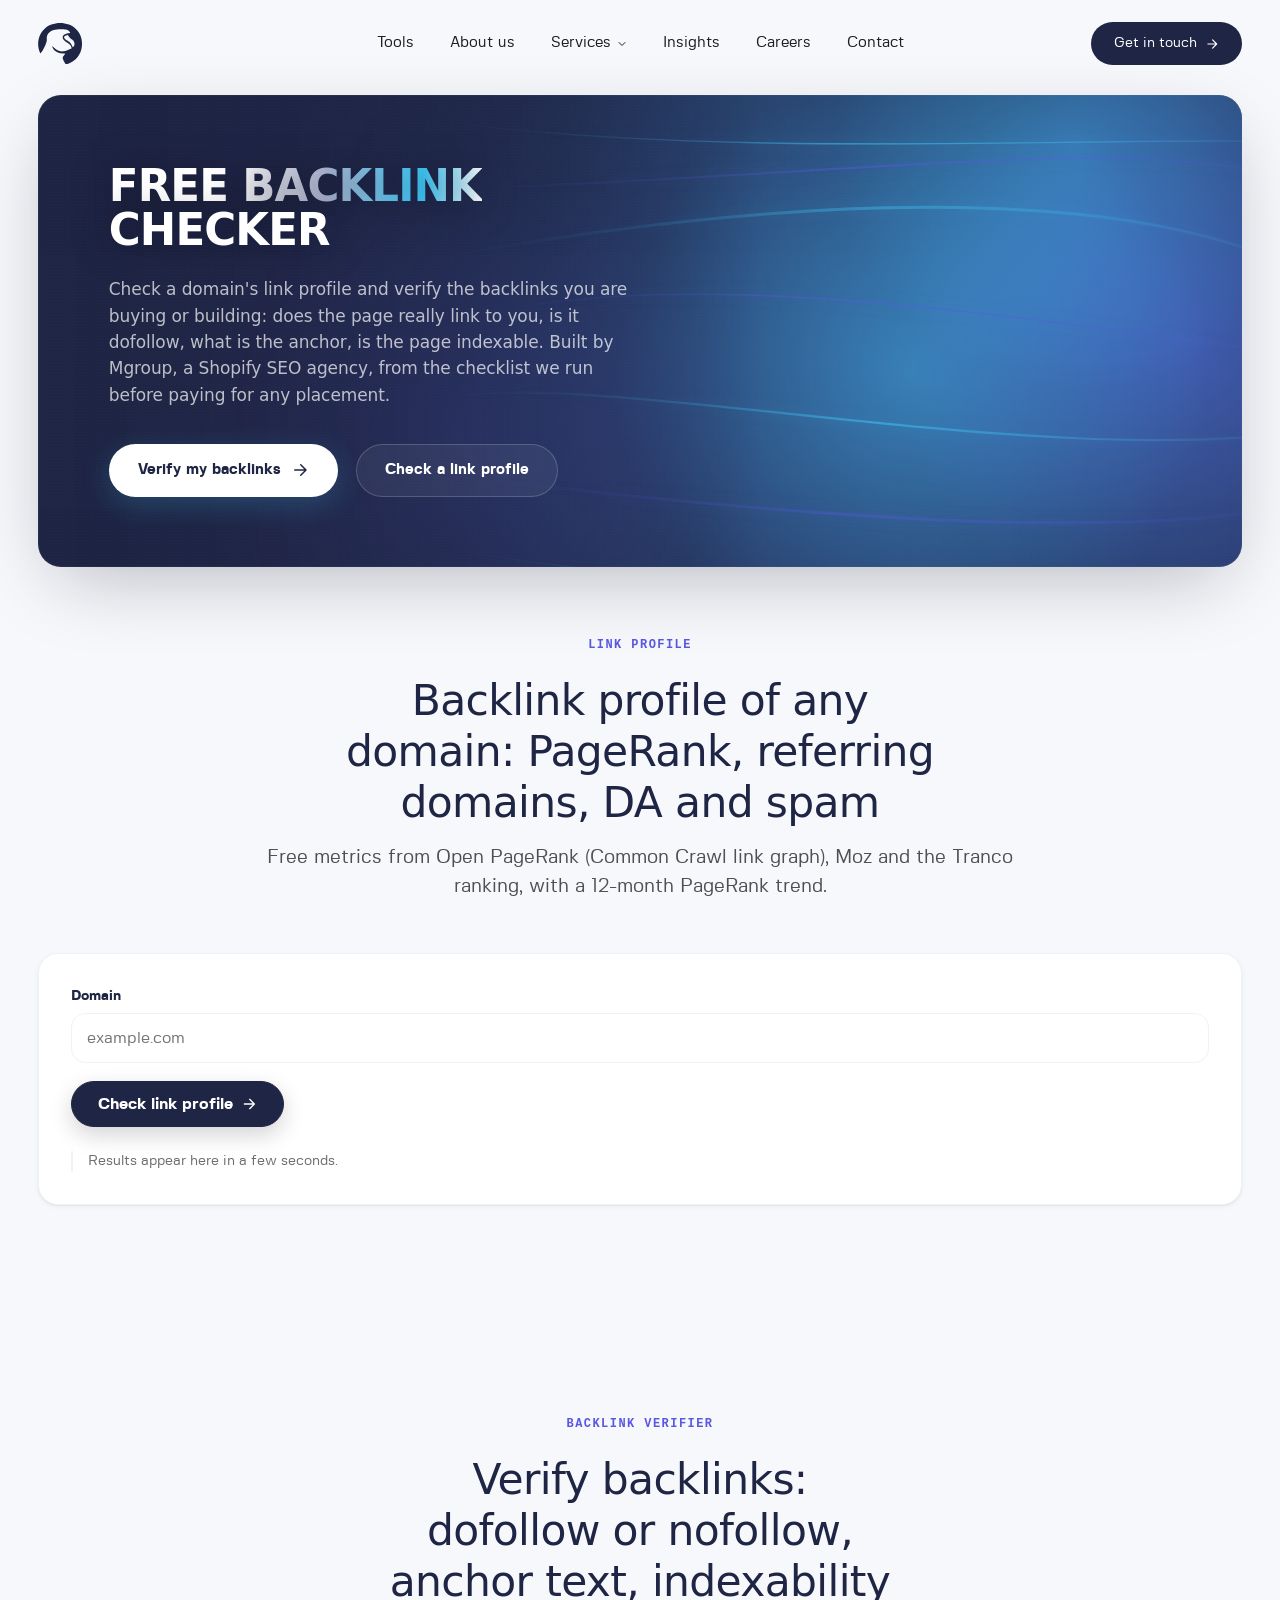
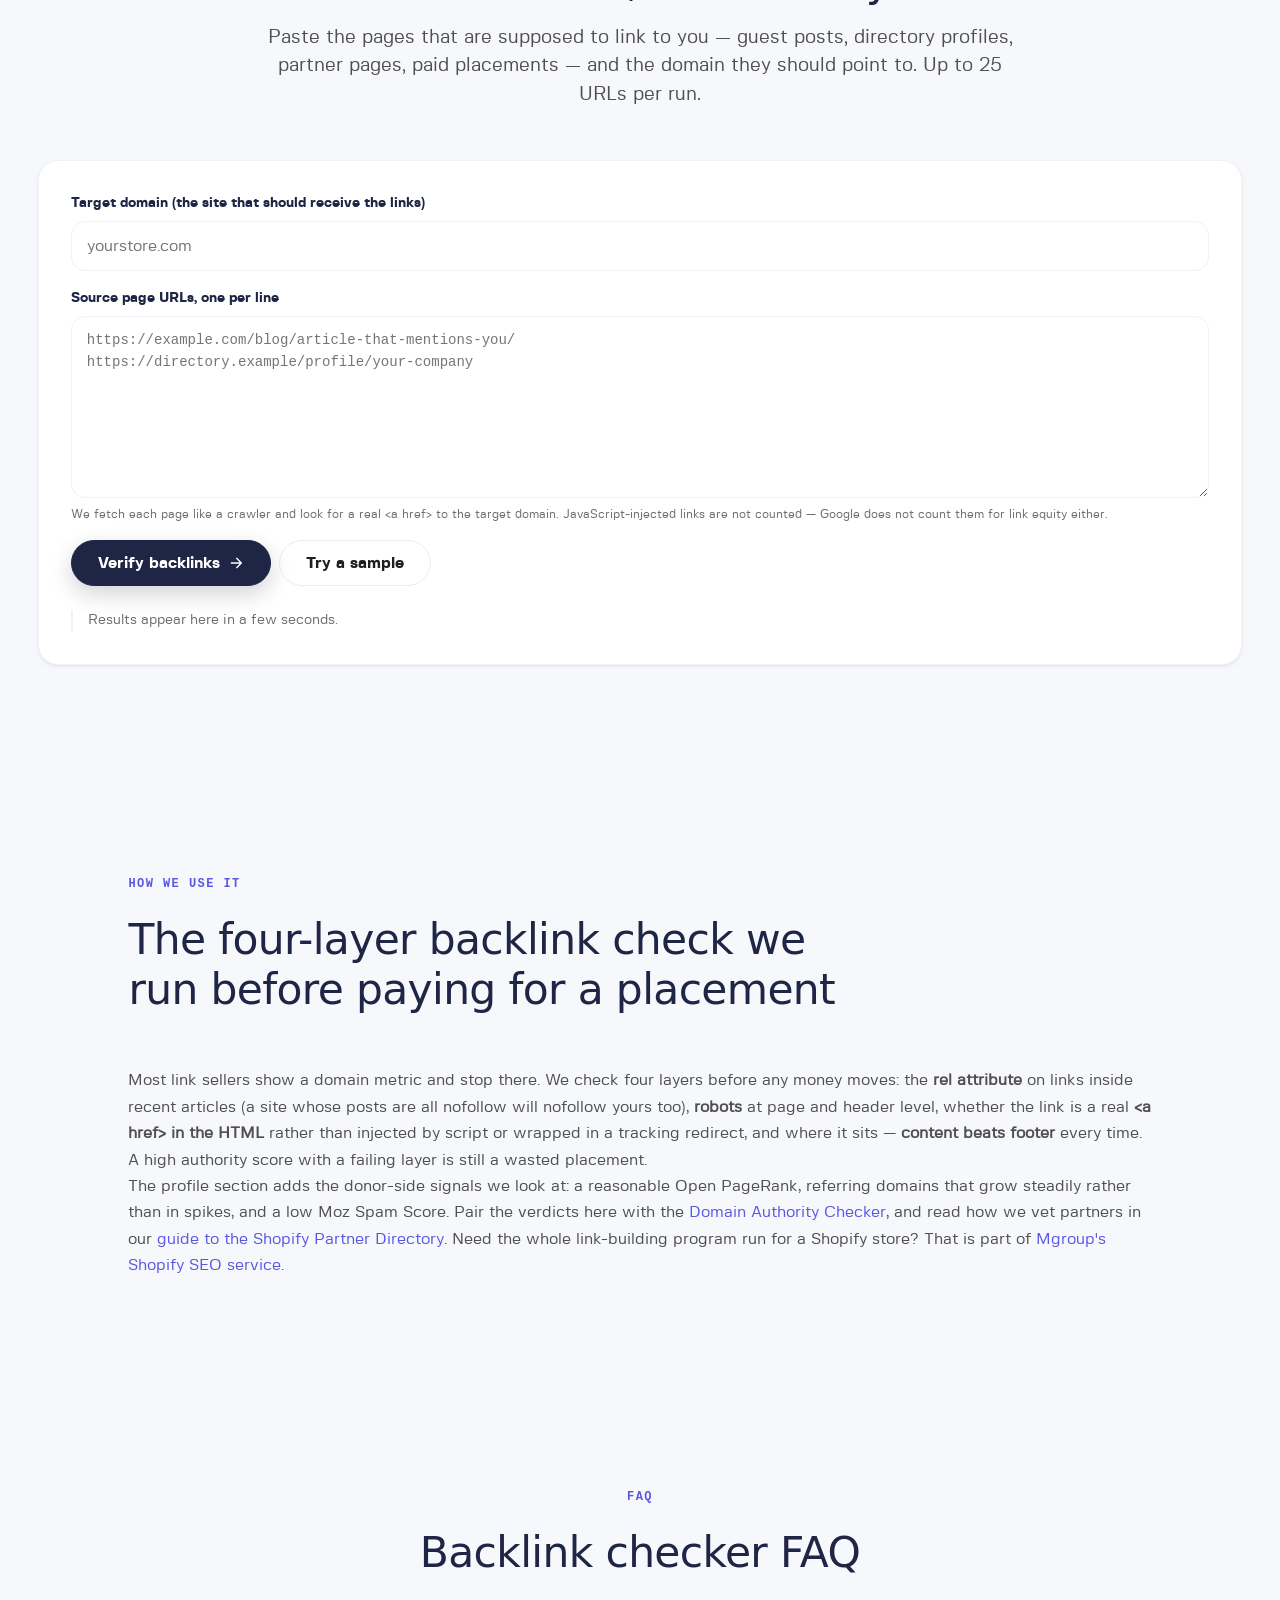
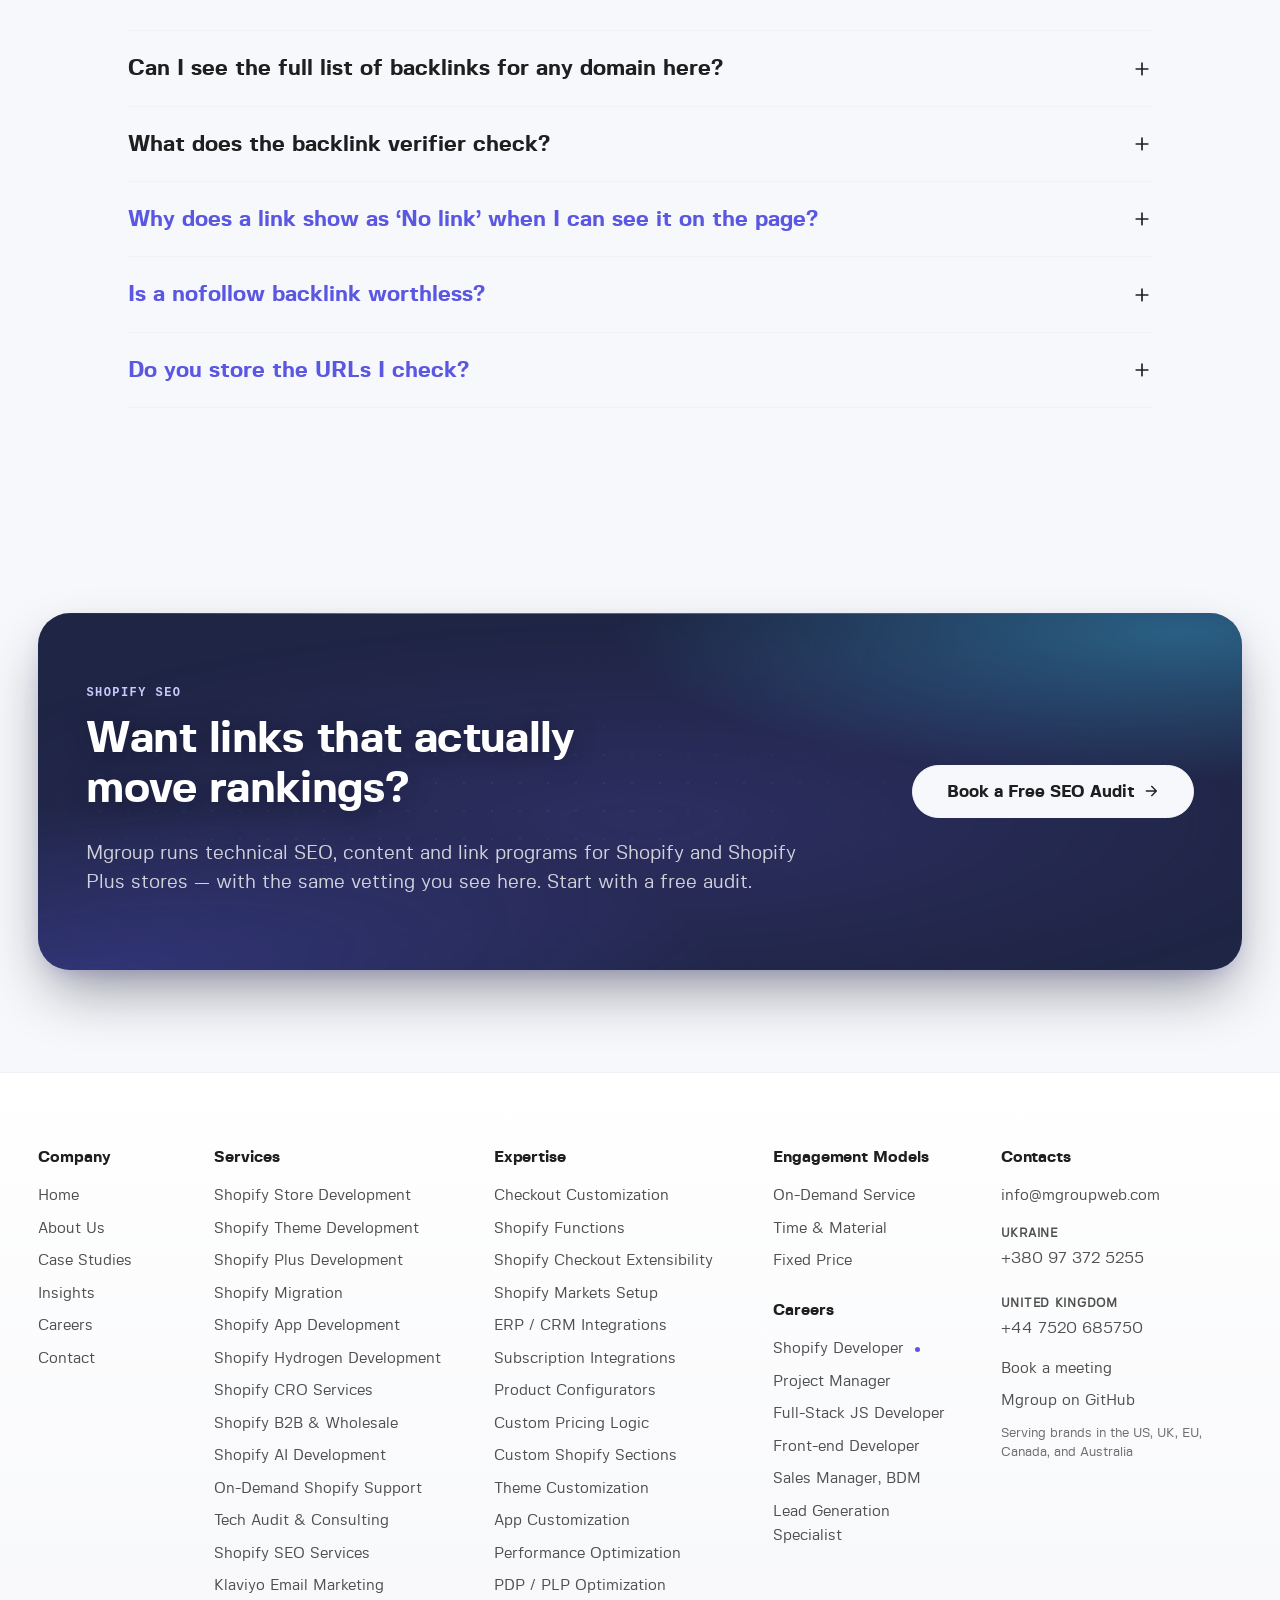
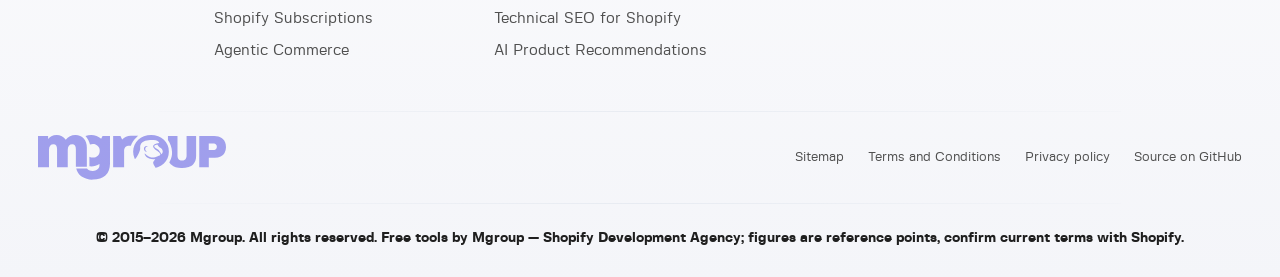
==== backlink-checker/index.html @ f9d210a4 "Backlink Checker page: link profile (OPR history, Moz, Tranco) + backlink verifier (rel, anchor, are" ====
<!DOCTYPE html>
<html lang="en">
<head>
<meta charset="utf-8">
<meta name="viewport" content="width=device-width, initial-scale=1">
<title>Free Backlink Checker: Verify Dofollow Links, Anchors and Link Profile | Mgroup</title>
<meta name="description" content="Free backlink checker: see a domain&#x27;s link profile (Open PageRank, referring domains, Moz DA, Spam Score, Tranco rank) and verify specific backlinks — dofollow or nofollow, anchor text, indexability. No sign-up.">
<link rel="canonical" href="https://mgroupweb.github.io/backlink-checker/">
<meta name="robots" content="index, follow, max-image-preview:large">
<meta name="theme-color" content="#1F2544">
<meta property="og:type" content="website">
<meta property="og:site_name" content="Mgroup Shopify Developer Tools">
<meta property="og:title" content="Free Backlink Checker: Verify Dofollow Links, Anchors and Link Profile | Mgroup">
<meta property="og:description" content="Free backlink checker: see a domain&#x27;s link profile (Open PageRank, referring domains, Moz DA, Spam Score, Tranco rank) and verify specific backlinks — dofollow or nofollow, anchor text, indexability. No sign-up.">
<meta property="og:url" content="https://mgroupweb.github.io/backlink-checker/">
<meta property="og:image" content="https://mgroupweb.github.io/assets/img/og.png">
<meta property="og:image:width" content="1200">
<meta property="og:image:height" content="630">
<meta name="twitter:card" content="summary_large_image">
<meta name="twitter:site" content="@MgroupWeb">
<meta name="twitter:title" content="Free Backlink Checker: Verify Dofollow Links, Anchors and Link Profile | Mgroup">
<meta name="twitter:description" content="Free backlink checker: see a domain&#x27;s link profile (Open PageRank, referring domains, Moz DA, Spam Score, Tranco rank) and verify specific backlinks — dofollow or nofollow, anchor text, indexability. No sign-up.">
<meta name="twitter:image" content="https://mgroupweb.github.io/assets/img/og.png">
<link rel="icon" href="../assets/img/mark.svg" type="image/svg+xml">
<link rel="preload" href="../assets/fonts/fivosans/fivosans-bold-webfont.woff2" as="font" type="font/woff2" crossorigin>
<link rel="preload" href="../assets/fonts/fivosans/fivosans-regular-webfont.woff2" as="font" type="font/woff2" crossorigin>
<link rel="stylesheet" href="../assets/css/main-shared.css">
<link rel="stylesheet" href="../assets/css/main-service.css">
<link rel="stylesheet" href="../assets/css/tools.css">
<script type="application/ld+json">{"@context": "https://schema.org", "@graph": [{"@type": "Organization", "@id": "https://mgroupweb.com/#organization", "name": "Mgroup", "url": "https://mgroupweb.com/", "logo": "https://mgroupweb.github.io/assets/img/mark.svg", "sameAs": ["https://www.linkedin.com/company/monkeygroup-llc/", "https://twitter.com/MgroupWeb", "https://www.facebook.com/mgroup.dp", "https://www.instagram.com/mgroupweb/", "https://www.shopify.com/partners/directory/partner/mgroup", "https://github.com/mgroupweb"]}, {"@type": "WebApplication", "name": "Backlink Checker", "url": "https://mgroupweb.github.io/backlink-checker/", "applicationCategory": "SEO tool", "operatingSystem": "Any", "isAccessibleForFree": true, "offers": {"@type": "Offer", "price": "0", "priceCurrency": "USD"}, "publisher": {"@id": "https://mgroupweb.com/#organization"}, "description": "Verify backlinks (dofollow/nofollow, anchor, indexability) and check a domain's link profile for free."}, {"@type": "BreadcrumbList", "itemListElement": [{"@type": "ListItem", "position": 1, "name": "Tools", "item": "https://mgroupweb.github.io/"}, {"@type": "ListItem", "position": 2, "name": "Backlink Checker", "item": "https://mgroupweb.github.io/backlink-checker/"}]}, {"@type": "FAQPage", "mainEntity": [{"@type": "Question", "name": "Can I see the full list of backlinks for any domain here?", "acceptedAnswer": {"@type": "Answer", "text": "No — and no free tool really can. Complete backlink lists come from paid link indexes (Ahrefs, Moz Links API, Semrush, Majestic); free checkers that show lists resell those APIs with tight caps. This page gives you the free part honestly: link-profile metrics from Open PageRank (Common Crawl), Moz DA/PA/Spam via our proxy, the Tranco ranking, and a verifier that inspects the exact pages you already know about."}}, {"@type": "Question", "name": "What does the backlink verifier check?", "acceptedAnswer": {"@type": "Answer", "text": "It fetches the source page like a crawler and reports the HTTP status, whether an actual  to your domain exists in the HTML, the rel attribute (follow, nofollow, sponsored, ugc), the anchor text, where the link sits (content, nav, footer), whether the page is indexable (meta robots / X-Robots-Tag) and where its canonical points. Links injected by JavaScript are not seen, which is the same thing Google ignores for link equity."}}, {"@type": "Question", "name": "Why does a link show as ‘No link’ when I can see it on the page?", "acceptedAnswer": {"@type": "Answer", "text": "Usually the link is rendered by JavaScript after load, sits behind a redirect script (r.example.com/redirect?...) or is a plain-text mention without an anchor tag. None of those pass authority. Some sites also serve different HTML to crawlers; the verifier identifies itself as a bot."}}, {"@type": "Question", "name": "Is a nofollow backlink worthless?", "acceptedAnswer": {"@type": "Answer", "text": "Not worthless, but it passes no ranking signal by itself. Nofollow links from real sites still bring referral traffic, brand mentions that AI answer engines pick up, and diversity in your link profile. For ranking, prioritise dofollow links inside editorial content on topically related sites."}}, {"@type": "Question", "name": "Do you store the URLs I check?", "acceptedAnswer": {"@type": "Answer", "text": "No. Source pages are fetched by our Cloudflare Worker on demand and the result is returned to your browser; nothing is logged or kept. Link-profile metrics are cached per domain for up to 30 days so repeated checks do not spend API quota."}}]}]}</script>
</head>
<body class="is-page-inner service-page tools-page">
<nav class="hero-nav" aria-label="Primary">
  <a class="hero-nav__logo" href="../" aria-label="Mgroup Shopify Developer Tools — home"><span class="hero-nav__logo-mark" aria-hidden="true"><svg viewBox="0 0 68 64" fill="none" xmlns="http://www.w3.org/2000/svg" aria-hidden="true"><path d="M2.81379 19.4222C4.44167 15.5546 6.84496 12.0652 9.87395 9.17135C12.9882 6.2424 16.6393 3.94925 20.6242 2.4194C29.3958 -0.804248 39.0202 -0.804248 47.7918 2.4194C51.7901 3.94488 55.4544 6.23825 58.5797 9.17135C61.5854 12.077 63.9743 15.5641 65.6023 19.4222C67.2696 23.5452 68.0831 27.9662 67.9933 32.4155C68.0702 36.8612 67.2438 41.2759 65.5646 45.3898C63.9546 49.254 61.578 52.7483 58.5797 55.6596C55.4594 58.5993 51.7938 60.8936 47.7918 62.4116C46.132 63.0696 44.4186 63.5822 42.6708 63.9435V63.7922C40.1292 58.7424 37.2109 55.2813 38.5665 52.312C39.4137 50.4207 42.9156 46.9785 41.9742 47.092C25.5005 48.7942 21.415 36.7655 22.0928 36.1224C22.7705 35.4794 26.6866 42.099 34.7258 43.6877C41.4094 45.0683 52.0279 38.9405 52.0279 38.9405C51.4442 33.0585 45.2501 30.7133 42.0119 28.0655C34.8011 22.1457 37.8887 16.5664 49.5427 15.3748C50.3711 15.2803 47.66 10.325 43.085 10.0792C36.4014 9.682 18.8733 8.05548 14.3172 18.9872C12.4344 23.5074 14.8067 25.3798 12.6039 31.0727C10.8906 35.4794 8.3678 42.4205 3.64219 47.1298C3.34096 46.5624 3.05853 45.9761 2.79494 45.352C1.06866 41.2608 0.19101 36.859 0.215637 32.4155C0.191383 27.9518 1.07554 23.5302 2.81379 19.4222ZM46.1162 18.59C32.1841 21.8053 47.0575 27.4414 49.6368 30.4864C51.5504 32.4605 52.8969 34.9176 53.5341 37.5977C54.3351 37.0506 55.0067 36.3334 55.5013 35.4967C55.9958 34.66 56.3012 33.7243 56.3958 32.7559C56.6217 26.6092 51.689 25.0772 50.2205 23.829C48.545 22.3494 47.1539 20.5737 46.1162 18.59Z" fill="currentColor"/></svg></span></a>
  <div class="hero-nav__menu" id="nav-menu">
    <div class="hero-nav__menu-bar" aria-hidden="true"><a class="hero-nav__menu-logo" href="../" aria-label="Mgroup home"><svg viewBox="0 0 68 64" fill="none" xmlns="http://www.w3.org/2000/svg" aria-hidden="true"><path d="M2.81379 19.4222C4.44167 15.5546 6.84496 12.0652 9.87395 9.17135C12.9882 6.2424 16.6393 3.94925 20.6242 2.4194C29.3958 -0.804248 39.0202 -0.804248 47.7918 2.4194C51.7901 3.94488 55.4544 6.23825 58.5797 9.17135C61.5854 12.077 63.9743 15.5641 65.6023 19.4222C67.2696 23.5452 68.0831 27.9662 67.9933 32.4155C68.0702 36.8612 67.2438 41.2759 65.5646 45.3898C63.9546 49.254 61.578 52.7483 58.5797 55.6596C55.4594 58.5993 51.7938 60.8936 47.7918 62.4116C46.132 63.0696 44.4186 63.5822 42.6708 63.9435V63.7922C40.1292 58.7424 37.2109 55.2813 38.5665 52.312C39.4137 50.4207 42.9156 46.9785 41.9742 47.092C25.5005 48.7942 21.415 36.7655 22.0928 36.1224C22.7705 35.4794 26.6866 42.099 34.7258 43.6877C41.4094 45.0683 52.0279 38.9405 52.0279 38.9405C51.4442 33.0585 45.2501 30.7133 42.0119 28.0655C34.8011 22.1457 37.8887 16.5664 49.5427 15.3748C50.3711 15.2803 47.66 10.325 43.085 10.0792C36.4014 9.682 18.8733 8.05548 14.3172 18.9872C12.4344 23.5074 14.8067 25.3798 12.6039 31.0727C10.8906 35.4794 8.3678 42.4205 3.64219 47.1298C3.34096 46.5624 3.05853 45.9761 2.79494 45.352C1.06866 41.2608 0.19101 36.859 0.215637 32.4155C0.191383 27.9518 1.07554 23.5302 2.81379 19.4222ZM46.1162 18.59C32.1841 21.8053 47.0575 27.4414 49.6368 30.4864C51.5504 32.4605 52.8969 34.9176 53.5341 37.5977C54.3351 37.0506 55.0067 36.3334 55.5013 35.4967C55.9958 34.66 56.3012 33.7243 56.3958 32.7559C56.6217 26.6092 51.689 25.0772 50.2205 23.829C48.545 22.3494 47.1539 20.5737 46.1162 18.59Z" fill="currentColor"/></svg></a></div>
    <ul class="hero-nav__links">
      <li><a href="../">Tools</a></li>
      <li><a href="https://mgroupweb.com/shopify-plus-agency/">About us</a></li>
      <li class="nav-item nav-item--dropdown">
        <button class="nav-link-btn" aria-expanded="false" aria-controls="nav-services-menu" type="button">Services<svg class="nav-caret" width="10" height="10" viewBox="0 0 10 10" fill="none" aria-hidden="true"><path d="M2 3.5l3 3 3-3" stroke="currentColor" stroke-width="1" stroke-linecap="round" stroke-linejoin="round"/></svg></button>
        <div class="nav-mega" id="nav-services-menu" role="menu">
          <a class="nav-mega__heading" href="https://mgroupweb.com/services/">Core Shopify Services</a>
          <div class="nav-mega__grid"><a class="nav-mega__link" href="https://mgroupweb.com/services/expert-shopify-theme-development/" role="menuitem"><strong>Shopify Theme Development</strong><span>Build and support</span></a><a class="nav-mega__link" href="https://mgroupweb.com/services/build-shopify-store/" role="menuitem"><strong>Shopify Store Development</strong><span>Custom, scalable, optimized</span></a><a class="nav-mega__link" href="https://mgroupweb.com/services/custom-shopify-sections/" role="menuitem"><strong>Custom Shopify Sections</strong><span>Design, speed, conversion</span></a><a class="nav-mega__link" href="https://mgroupweb.com/services/shopify-hydrogen-development/" role="menuitem"><strong>Shopify Headless</strong><span>Custom headless development</span></a><a class="nav-mega__link" href="https://mgroupweb.com/services/shopify-migration-experts/" role="menuitem"><strong>Shopify Migration</strong><span>Extensive experience in transferring</span></a><a class="nav-mega__link" href="https://mgroupweb.com/services/create-shopify-application/" role="menuitem"><strong>Shopify App Development</strong><span>Create and publish on App Store</span></a><a class="nav-mega__link" href="https://mgroupweb.com/services/ecommerce-shopify-tech-audit-consulting/" role="menuitem"><strong>Tech Audit and Consulting</strong><span>eCommerce audit service</span></a><a class="nav-mega__link" href="https://mgroupweb.com/services/ui-branding-shopify-store/" role="menuitem"><strong>eCommerce Branding</strong><span>Better user experience</span></a><a class="nav-mega__link" href="https://mgroupweb.com/services/shopify-store-support-service/" role="menuitem"><strong>On-Demand Shopify Support</strong><span>Resource service provider</span></a><a class="nav-mega__link" href="https://mgroupweb.com/services/shopify-customer-retention-optimization/" role="menuitem"><strong>Shopify CRO Services</strong><span>More sales with Shopify CRO</span></a><a class="nav-mega__link nav-mega__link--featured" href="https://mgroupweb.com/services/shopify-b2b-wholesale/" role="menuitem"><strong>Shopify B2B &amp; Wholesale<span class="nav-mega__badge">PLUS</span></strong><span>B2B &amp; wholesale solutions</span></a><a class="nav-mega__link" href="https://mgroupweb.com/services/shopify-seo-ecommerce-marketing/" role="menuitem"><strong>SEO Marketing</strong><span>Expert Shopify SEO</span></a><a class="nav-mega__link" href="https://mgroupweb.com/services/ai-ecommerce-agency-development-services/" role="menuitem"><strong>Shopify AI Development<span class="nav-mega__badge">NEW</span></strong><span>AI integrations &amp; store optimization</span></a></div>
          <div class="nav-mega__foot"><strong>Shopify Plus experts</strong><p>We are a Shopify Plus Agency specializing in custom development, B2B, checkout extensibility, ERP/CRM integrations, and retained support for scaling brands.</p><a class="nav-mega__cta" href="https://mgroupweb.com/grow-ecommerce-business/">Book a Free Consultation →</a></div>
        </div>
      </li>
      <li><a href="https://mgroupweb.com/blogs/">Insights</a></li>
      <li><a href="https://mgroupweb.com/vacancies/">Careers</a></li>
      <li><a href="https://mgroupweb.com/grow-ecommerce-business/">Contact</a></li>
    </ul>
    <a class="hero-nav__cta" href="https://mgroupweb.com/grow-ecommerce-business/">Get in touch<svg width="14" height="14" viewBox="0 0 24 24" fill="none" aria-hidden="true"><path d="M5 12h14M13 5l7 7-7 7" stroke="currentColor" stroke-width="2" stroke-linecap="round" stroke-linejoin="round"/></svg></a>
  </div>
  <button class="hero-nav__burger" id="nav-burger" type="button" aria-expanded="false" aria-controls="nav-menu" aria-label="Open menu"><svg class="menuicon" xmlns="http://www.w3.org/2000/svg" width="40" height="40" viewBox="0 0 50 50" aria-hidden="true"><title>Toggle Menu</title><g><line class="menuicon__bar" x1="13" y1="16.5" x2="37" y2="16.5"></line><line class="menuicon__bar" x1="13" y1="24.5" x2="37" y2="24.5"></line><line class="menuicon__bar" x1="13" y1="32.5" x2="37" y2="32.5"></line><circle class="menuicon__circle" r="23" cx="25" cy="25"></circle></g></svg></button>
</nav>
<section class="page-hero" aria-labelledby="page-title">
  <canvas class="hero-aura" aria-hidden="true"></canvas>
  <canvas class="hero-ribbons" aria-hidden="true"></canvas>
  <div class="hero-content">
    <div class="hero-content__text">
      <h1 class="hero-title" id="page-title">Free <span class="grad">Backlink</span><br>Checker</h1>
      <p class="hero-desc">Check a domain's link profile and verify the backlinks you are buying or building: does the page really link to you, is it dofollow, what is the anchor, is the page indexable. Built by Mgroup, a Shopify SEO agency, from the checklist we run before paying for any placement.</p>
      <div class="hero-actions"><a class="btn-pill btn-pill--white" href="#verify">Verify my backlinks<svg width="14" height="14" viewBox="0 0 24 24" fill="none" aria-hidden="true"><path d="M5 12h14M13 5l7 7-7 7" stroke="currentColor" stroke-width="2" stroke-linecap="round" stroke-linejoin="round"/></svg></a><a class="btn-pill btn-pill--ghost-light" href="#profile">Check a link profile</a></div>
    </div>
  </div>
</section>

<main id="main">

  <section class="section" id="profile" aria-labelledby="profile-title">
    <div class="container">
      <header class="section__head section__head--center">
        <span class="eyebrow">Link profile</span>
        <h2 class="section__title" id="profile-title">Backlink profile of any domain: PageRank, referring domains, DA and spam</h2>
        <p class="section__lead">Free metrics from Open PageRank (Common Crawl link graph), Moz and the Tranco ranking, with a 12-month PageRank trend.</p>
      </header>
      <div class="tool tool--wide">
        <form class="panel" id="bl-profile-form" novalidate>
          <div class="field"><label for="bl-domain">Domain</label><input class="input" id="bl-domain" type="text" placeholder="example.com" autocomplete="off" spellcheck="false"></div>
          <div class="toolbar"><button class="btn btn--dark" type="submit">Check link profile<svg viewBox="0 0 24 24" fill="none" aria-hidden="true"><path d="M5 12h14M13 5l7 7-7 7" stroke="currentColor" stroke-width="2" stroke-linecap="round" stroke-linejoin="round"/></svg></button></div>
          <p class="note" id="bl-profile-status" aria-live="polite">Results appear here in a few seconds.</p>
        </form>
        <div class="panel" id="bl-profile-out" hidden></div>
      </div>
    </div>
  </section>

  <section class="section" id="verify" aria-labelledby="verify-title">
    <div class="container">
      <header class="section__head section__head--center">
        <span class="eyebrow">Backlink verifier</span>
        <h2 class="section__title" id="verify-title">Verify backlinks: dofollow or nofollow, anchor text, indexability</h2>
        <p class="section__lead">Paste the pages that are supposed to link to you — guest posts, directory profiles, partner pages, paid placements — and the domain they should point to. Up to 25 URLs per run.</p>
      </header>
      <div class="tool tool--wide">
        <form class="panel" id="bl-verify-form" novalidate>
          <div class="field"><label for="bl-target">Target domain (the site that should receive the links)</label><input class="input" id="bl-target" type="text" placeholder="yourstore.com" autocomplete="off" spellcheck="false"></div>
          <div class="field"><label for="bl-sources">Source page URLs, one per line</label><textarea class="input" id="bl-sources" rows="7" placeholder="https://example.com/blog/article-that-mentions-you/&#10;https://directory.example/profile/your-company" spellcheck="false"></textarea><p class="hint">We fetch each page like a crawler and look for a real &lt;a href&gt; to the target domain. JavaScript-injected links are not counted — Google does not count them for link equity either.</p></div>
          <div class="toolbar"><button class="btn btn--dark" type="submit">Verify backlinks<svg viewBox="0 0 24 24" fill="none" aria-hidden="true"><path d="M5 12h14M13 5l7 7-7 7" stroke="currentColor" stroke-width="2" stroke-linecap="round" stroke-linejoin="round"/></svg></button><button class="btn btn--ghost" type="button" id="bl-sample">Try a sample</button></div>
          <p class="note" id="bl-verify-status" aria-live="polite">Results appear here in a few seconds.</p>
        </form>
        <div class="panel" id="bl-verify-out" hidden>
          <div class="alert" id="bl-alert" role="status" aria-live="polite" hidden></div>
          <div class="result-hero" id="bl-verify-summary"></div>
          <div class="tools-table-wrap"><table class="tools-table auth-table"><thead><tr><th scope="col">Source page</th><th scope="col">HTTP</th><th scope="col">Link</th><th scope="col">rel</th><th scope="col">Anchor</th><th scope="col">Area</th><th scope="col">Indexable</th><th scope="col">Verdict</th></tr></thead><tbody id="bl-tbody"></tbody></table></div>
          <div class="toolbar"><button class="btn btn--ghost btn--sm" type="button" id="bl-copy">Copy CSV</button><button class="btn btn--ghost btn--sm" type="button" id="bl-download">Download CSV</button></div>
          <p class="note">Clean dofollow = a real anchor in the content area, no nofollow/sponsored/ugc, page returns 200, indexable, canonical on itself. Footer and nav links are flagged because sitewide links are discounted. Pair this with the <a href="../#authority">Domain Authority Checker</a> to judge the donor itself.</p>
        </div>
      </div>
    </div>
  </section>

  <section class="section" aria-labelledby="how-title">
    <div class="container container-narrow prose">
      <header class="section__head"><span class="eyebrow">How we use it</span><h2 class="section__title" id="how-title">The four-layer backlink check we run before paying for a placement</h2></header>
      <p>Most link sellers show a domain metric and stop there. We check four layers before any money moves: the <strong>rel attribute</strong> on links inside recent articles (a site whose posts are all nofollow will nofollow yours too), <strong>robots</strong> at page and header level, whether the link is a real <strong>&lt;a href&gt; in the HTML</strong> rather than injected by script or wrapped in a tracking redirect, and where it sits — <strong>content beats footer</strong> every time. A high authority score with a failing layer is still a wasted placement.</p>
      <p>The profile section adds the donor-side signals we look at: a reasonable Open PageRank, referring domains that grow steadily rather than in spikes, and a low Moz Spam Score. Pair the verdicts here with the <a href="../#authority">Domain Authority Checker</a>, and read how we vet partners in our <a href="https://mgroupweb.com/blogs/shopify-partner-directory/">guide to the Shopify Partner Directory</a>. Need the whole link-building program run for a Shopify store? That is part of <a href="https://mgroupweb.com/services/shopify-seo-ecommerce-marketing/">Mgroup's Shopify SEO service</a>.</p>
    </div>
  </section>

  <section class="section" id="faq" aria-labelledby="faq-title">
    <div class="container container-narrow">
      <header class="section__head section__head--center"><span class="eyebrow">FAQ</span><h2 class="section__title" id="faq-title">Backlink checker FAQ</h2></header>
      <div class="accordion"><div class="accordion__item"><details class="accordion__details"><summary class="accordion__summary">Can I see the full list of backlinks for any domain here?</summary><div class="accordion__content"><p>No — and no free tool really can. Complete backlink lists come from paid link indexes (Ahrefs, Moz Links API, Semrush, Majestic); free checkers that show lists resell those APIs with tight caps. This page gives you the free part honestly: link-profile metrics from Open PageRank (Common Crawl), Moz DA/PA/Spam via our proxy, the Tranco ranking, and a verifier that inspects the exact pages you already know about.</p></div></details></div><div class="accordion__item"><details class="accordion__details"><summary class="accordion__summary">What does the backlink verifier check?</summary><div class="accordion__content"><p>It fetches the source page like a crawler and reports the HTTP status, whether an actual <a href> to your domain exists in the HTML, the rel attribute (follow, nofollow, sponsored, ugc), the anchor text, where the link sits (content, nav, footer), whether the page is indexable (meta robots / X-Robots-Tag) and where its canonical points. Links injected by JavaScript are not seen, which is the same thing Google ignores for link equity.</p></div></details></div><div class="accordion__item"><details class="accordion__details"><summary class="accordion__summary">Why does a link show as ‘No link’ when I can see it on the page?</summary><div class="accordion__content"><p>Usually the link is rendered by JavaScript after load, sits behind a redirect script (r.example.com/redirect?...) or is a plain-text mention without an anchor tag. None of those pass authority. Some sites also serve different HTML to crawlers; the verifier identifies itself as a bot.</p></div></details></div><div class="accordion__item"><details class="accordion__details"><summary class="accordion__summary">Is a nofollow backlink worthless?</summary><div class="accordion__content"><p>Not worthless, but it passes no ranking signal by itself. Nofollow links from real sites still bring referral traffic, brand mentions that AI answer engines pick up, and diversity in your link profile. For ranking, prioritise dofollow links inside editorial content on topically related sites.</p></div></details></div><div class="accordion__item"><details class="accordion__details"><summary class="accordion__summary">Do you store the URLs I check?</summary><div class="accordion__content"><p>No. Source pages are fetched by our Cloudflare Worker on demand and the result is returned to your browser; nothing is logged or kept. Link-profile metrics are cached per domain for up to 30 days so repeated checks do not spend API quota.</p></div></details></div></div>
    </div>
  </section>

  <section class="section" id="contact" aria-labelledby="contact-title">
    <div class="container">
      <div class="cta-banner cta-banner--partner">
        <div class="cta-banner__inner">
          <div class="cta-banner__copy"><span class="eyebrow cta-banner__eyebrow">Shopify SEO</span><h2 class="cta-banner__title" id="contact-title">Want links that actually <span class="grad">move rankings</span>?</h2><p class="cta-banner__lead">Mgroup runs technical SEO, content and link programs for Shopify and Shopify Plus stores — with the same vetting you see here. Start with a free audit.</p></div>
          <div class="cta-banner__actions"><a class="btn btn--paper btn--lg" href="https://mgroupweb.com/grow-ecommerce-business/">Book a Free SEO Audit<svg viewBox="0 0 24 24" fill="none" aria-hidden="true"><path d="M5 12h14M13 5l7 7-7 7" stroke="currentColor" stroke-width="2" stroke-linecap="round" stroke-linejoin="round"/></svg></a></div>
        </div>
      </div>
    </div>
  </section>
</main>
<footer class="mg-footer" role="contentinfo">
  <div class="mg-footer__inner">
    <div class="mg-footer__cols">
      <nav class="mg-footer__col" aria-label="Company"><h6>Company</h6><ul class="mg-footer__list"><li><a href="https://mgroupweb.com/">Home</a></li><li><a href="https://mgroupweb.com/shopify-plus-agency/">About Us</a></li><li><a href="https://mgroupweb.com/case-studies/">Case Studies</a></li><li><a href="https://mgroupweb.com/blogs/">Insights</a></li><li><a href="https://mgroupweb.com/vacancies/">Careers</a></li><li><a href="https://mgroupweb.com/grow-ecommerce-business/">Contact</a></li></ul></nav>
      <nav class="mg-footer__col" aria-label="Services"><h6>Services</h6><ul class="mg-footer__list"><li><a href="https://mgroupweb.com/services/build-shopify-store/">Shopify Store Development</a></li><li><a href="https://mgroupweb.com/services/expert-shopify-theme-development/">Shopify Theme Development</a></li><li><a href="https://mgroupweb.com/shopify-plus-agency/">Shopify Plus Development</a></li><li><a href="https://mgroupweb.com/services/shopify-migration-experts/">Shopify Migration</a></li><li><a href="https://mgroupweb.com/services/create-shopify-application/">Shopify App Development</a></li><li><a href="https://mgroupweb.com/services/shopify-hydrogen-development/">Shopify Hydrogen Development</a></li><li><a href="https://mgroupweb.com/services/shopify-customer-retention-optimization/">Shopify CRO Services</a></li><li><a href="https://mgroupweb.com/services/shopify-b2b-wholesale/">Shopify B2B &amp; Wholesale</a></li><li><a href="https://mgroupweb.com/services/ai-ecommerce-agency-development-services/">Shopify AI Development</a></li><li><a href="https://mgroupweb.com/services/shopify-store-support-service/">On-Demand Shopify Support</a></li><li><a href="https://mgroupweb.com/services/ecommerce-shopify-tech-audit-consulting/">Tech Audit &amp; Consulting</a></li><li><a href="https://mgroupweb.com/services/shopify-seo-ecommerce-marketing/">Shopify SEO Services</a></li><li><a href="https://mgroupweb.com/services/klaviyo-email-marketing-agency/">Klaviyo Email Marketing</a></li><li><a href="https://mgroupweb.com/services/shopify-subscriptions-recharge/">Shopify Subscriptions</a></li><li><a href="https://mgroupweb.com/services/agentic-commerce-shopify/">Agentic Commerce</a></li></ul></nav>
      <nav class="mg-footer__col" aria-label="Expertise"><h6>Expertise</h6><ul class="mg-footer__list"><li><a href="https://mgroupweb.com/services/expert-shopify-theme-development/">Checkout Customization</a></li><li><a href="https://mgroupweb.com/shopify-plus-agency/">Shopify Functions</a></li><li><a href="https://mgroupweb.com/shopify-plus-agency/">Shopify Checkout Extensibility</a></li><li><a href="https://mgroupweb.com/shopify-plus-agency/">Shopify Markets Setup</a></li><li><a href="https://mgroupweb.com/services/create-shopify-application/">ERP / CRM Integrations</a></li><li><a href="https://mgroupweb.com/services/create-shopify-application/">Subscription Integrations</a></li><li><a href="https://mgroupweb.com/services/custom-shopify-sections/">Product Configurators</a></li><li><a href="https://mgroupweb.com/services/shopify-b2b-wholesale/">Custom Pricing Logic</a></li><li><a href="https://mgroupweb.com/services/custom-shopify-sections/">Custom Shopify Sections</a></li><li><a href="https://mgroupweb.com/services/expert-shopify-theme-development/">Theme Customization</a></li><li><a href="https://mgroupweb.com/services/create-shopify-application/">App Customization</a></li><li><a href="https://mgroupweb.com/services/ecommerce-shopify-tech-audit-consulting/">Performance Optimization</a></li><li><a href="https://mgroupweb.com/services/shopify-customer-retention-optimization/">PDP / PLP Optimization</a></li><li><a href="https://mgroupweb.com/services/shopify-seo-ecommerce-marketing/">Technical SEO for Shopify</a></li><li><a href="https://mgroupweb.com/services/ai-ecommerce-agency-development-services/">AI Product Recommendations</a></li></ul></nav>
      <nav class="mg-footer__col" aria-label="Engagement Models and Careers"><h6><a href="https://mgroupweb.com/shopify-engagement-models/">Engagement Models</a></h6><ul class="mg-footer__list"><li><a href="https://mgroupweb.com/on-demand-shopify-retainer/">On-Demand Service</a></li><li><a href="https://mgroupweb.com/time-and-material-shopify-development/">Time &amp; Material</a></li><li><a href="https://mgroupweb.com/fixed-price-shopify-development/">Fixed Price</a></li></ul><h6 class="mg-footer__heading--secondary"><a href="https://mgroupweb.com/vacancies/">Careers</a></h6><ul class="mg-footer__list"><li><a href="https://mgroupweb.com/vacancies/shopify-developer-vacancy/">Shopify Developer <span class="mg-footer__col-badge">HOT</span></a></li><li><a href="https://mgroupweb.com/vacancies/project-manager/">Project Manager</a></li><li><a href="https://mgroupweb.com/vacancies/full-stack-js-developer/">Full-Stack JS Developer</a></li><li><a href="https://mgroupweb.com/vacancies/front-end-developer/">Front-end Developer</a></li><li><a href="https://mgroupweb.com/vacancies/sales-manager-bdm/">Sales Manager, BDM</a></li><li><a href="https://mgroupweb.com/vacancies/lead-generation-specialist-shopify-ecommerce/">Lead Generation Specialist</a></li></ul></nav>
      <div class="mg-footer__col" aria-label="Contacts"><h6><a href="https://mgroupweb.com/grow-ecommerce-business/">Contacts</a></h6><ul class="mg-footer__list"><li><a href="mailto:info@mgroupweb.com">info@mgroupweb.com</a></li><li><a class="mg-footer__phone" href="tel:+380973725255"><span class="mg-footer__phone-label">Ukraine</span><span class="mg-footer__phone-number">+380 97 372 5255</span></a></li><li><a class="mg-footer__phone" href="tel:+447520685750"><span class="mg-footer__phone-label">United Kingdom</span><span class="mg-footer__phone-number">+44 7520 685750</span></a></li><li><a href="https://mgroupweb.com/grow-ecommerce-business/">Book a meeting</a></li><li><a href="https://github.com/mgroupweb">Mgroup on GitHub</a></li></ul><p class="mg-footer__serving">Serving brands in the US, UK, EU, Canada, and Australia</p></div>
    </div>
    <div class="mg-footer__bottom"><a class="mg-footer__brandmark" href="https://mgroupweb.com/" aria-label="Mgroup"><img src="../assets/img/logo.svg" alt="Mgroup" width="188" height="45" loading="lazy"></a><ul class="mg-footer__legal"><li><a href="https://mgroupweb.com/sitemap-mgroup-shopify-web-design-development/">Sitemap</a></li><li><a href="https://mgroupweb.com/terms-and-conditions/">Terms and Conditions</a></li><li><a href="https://mgroupweb.com/privacy-policy/" rel="privacy-policy">Privacy policy</a></li><li><a href="https://github.com/mgroupweb/mgroupweb.github.io">Source on GitHub</a></li></ul></div>
    <div class="mg-footer__copyright">© 2015–2026 <a href="https://mgroupweb.com/">Mgroup</a>. All rights reserved. Free tools by <a href="https://mgroupweb.com/">Mgroup — Shopify Development Agency</a>; figures are reference points, confirm current terms with Shopify.</div>
  </div>
</footer>
<script src="../assets/js/main.js?v=20260914i" defer></script>
<script src="../assets/js/hero-aura.js?v=20260914i" defer></script>
<script src="../assets/js/hero-ribbons.js?v=20260914i" defer></script>
<script src="../assets/js/backlinks.js?v=20260914i" defer></script>
</body>
</html>
---- assets/css/main-shared.css ----
:root {
  --c-indigo: #5A58E2;
  --c-blue: #1A6CF4;
  --c-cyan: #40D0FF;
  --c-purple: #6E5DEA;
  --c-warm: #FF7A3D;
  --c-warm-deep: #FF4D18;
  --c-star: #FFB300;
  --c-navy: #1F2544;
  --c-navy-deep: #07091a;
  --c-navy-1: #112045;
  --c-navy-2: #0d1530;
  --c-navy-3: #060a18;
  --c-navy-4: #04060d;
  --c-ink: #1F1F1F;
  --c-charcoal: #505050;
  --c-slate: #6E6E6E;
  --c-line: #EFF2F7;
  --c-paper: #F7F8FB;
  --c-white: #FFFFFF;
  --c-black: #000;
  --c-text: var(--c-ink);
  --c-text-muted: var(--c-charcoal);
  --c-bg: var(--c-white);
  --c-bg-subtle: var(--c-paper);
  --c-border: var(--c-line);
  --c-accent: var(--c-indigo);
  --c-text-on-dark: rgba(255, 255, 255, 0.85);
  --c-text-on-dark-soft: rgba(255, 255, 255, 0.72);
  --c-text-on-dark-muted: rgba(255, 255, 255, 0.6);
  --c-text-on-dark-mute2: rgba(255, 255, 255, 0.5);
  --c-text-on-dark-faint: rgba(255, 255, 255, 0.4);
  --c-border-on-dark: rgba(255, 255, 255, 0.08);
  --c-border-on-dark-strong: rgba(255, 255, 255, 0.16);
  --c-border-on-dark-faint: rgba(255, 255, 255, 0.04);
  --c-border-on-light-soft: rgba(15, 18, 35, 0.06);
  --c-border-on-light: rgba(15, 18, 35, 0.08);
  --c-text-on-light-strong: rgba(31, 31, 31, 0.85);
  --c-text-on-light-soft: rgba(31, 31, 31, 0.78);
  --c-heading: var(--c-navy);
  --c-heading-on-dark: var(--c-white);
  --gradient-brand: linear-gradient(95deg, var(--c-cyan) 0%, var(--c-indigo) 55%, var(--c-purple) 100%);
  --gradient-soft: linear-gradient(135deg, rgba(64, 208, 255, 0.10), rgba(90, 88, 226, 0.10) 50%, rgba(110, 93, 234, 0.10));
  --s-1: 0.25rem;
  --s-2: 0.5rem;
  --s-3: 0.75rem;
  --s-4: 1rem;
  --s-5: 1.5rem;
  --s-6: 2rem;
  --s-7: 3rem;
  --s-8: 4rem;
  --section-y: clamp(4rem, 8vw, 7.5rem);
  --container-max: 1770px;
  --container-pad: 3vw;
  --container-pill-max: 1684px;
  --grid-gap: clamp(1rem, 2vw, 1.5rem);
  --font-display: "Fivo Sans Bold", "Fivo Sans", system-ui, -apple-system, "Segoe UI", Roboto, sans-serif;
  --font-body: "Fivo Sans Regular", "Fivo Sans", system-ui, -apple-system, "Segoe UI", Roboto, sans-serif;
  --font-medium: "Fivo Sans Medium", "Fivo Sans", system-ui, sans-serif;
  --font-eyebrow: "Shrimp Regular", "Fivo Sans", system-ui, sans-serif;
  --font-mono: "SFMono-Regular", ui-monospace, Menlo, Consolas, monospace;
  --font-inter: "Inter", system-ui, -apple-system, "Segoe UI", Roboto, sans-serif;
  --fs-h1: clamp(2.25rem, calc(1.6rem + 2.6vw), 3.25rem);
  --fs-h2: clamp(1.75rem, calc(1.25rem + 2vw), 2.65rem);
  --fs-section-title: clamp(1.75rem, calc(1.25rem + 1.6vw), 2.65rem);
  --fs-h3: clamp(1.375rem, calc(1.15rem + 1vw), 1.875rem);
  --fs-h4: clamp(1.125rem, calc(1rem + 0.5vw), 1.375rem);
  --fs-h5: 1.125rem;
  --fs-h6: 1rem;
  --fs-lead: clamp(1.0625rem, calc(0.95rem + 0.4vw), 1.1875rem);
  --fs-body: 1rem;
  --fs-small: 0.875rem;
  --fs-xs: 0.75rem;
  --fs-eyebrow: clamp(0.8rem, calc(0.7rem + 0.3vw), 0.9rem);
  --fs-nav: 15px;
  --fs-nav-sm: 14px;
  --fs-pill: 13px;
  --fs-meta: 12px;
  --fs-overline: 11px;
  --fs-mono-tiny: 9px;
  --lh-tight: 1.1;
  --lh-snug: 1.2;
  --lh-normal: 1.5;
  --lh-loose: 1.65;
  --tracking-tight: -0.025em;
  --tracking-snug: -0.015em;
  --tracking-normal: 0;
  --tracking-eyebrow: 0.04em;
  --tracking-overline: 0.16em;
  --tracking-mono: 0.12em;
  --fw-regular: 400;
  --fw-medium: 500;
  --fw-semibold: 600;
  --fw-bold: 700;
  --fw-extrabold: 800;
  --h2-margin-bottom: 1.5rem;
  --r-sm: 0.5rem;
  --r-md: 0.875rem;
  --r-lg: 1.25rem;
  --r-2xl: 2rem;
  --r-pill: 999px;
  --shadow-sm: 0 2px 6px rgba(15, 18, 35, 0.04), 0 1px 2px rgba(15, 18, 35, 0.06);
  --shadow-md: 0 8px 24px rgba(15, 18, 35, 0.06), 0 2px 8px rgba(15, 18, 35, 0.04);
  --shadow-lg: 0 18px 48px rgba(15, 18, 35, 0.08), 0 4px 16px rgba(15, 18, 35, 0.04);
  --ease-out: cubic-bezier(0.2, 0.8, 0.2, 1);
  --d-fast: 150ms;
  --d-normal: 250ms;
  --z-header: 100;
  --z-dropdown: 200;
  --z-toast: 1100;
}

*, *::before, *::after {
  box-sizing: border-box;
}

* {
  margin: 0;
  padding: 0;
}

html {
  -webkit-text-size-adjust: 100%;
  text-size-adjust: 100%;
  scroll-behavior: smooth;
  scroll-padding-top: 5rem;
  -webkit-tap-highlight-color: transparent;
}

body {
  min-height: 100dvh;
  text-rendering: optimizeLegibility;
  -webkit-font-smoothing: antialiased;
  -moz-osx-font-smoothing: grayscale;
}

img, picture, svg, video, canvas {
  display: block;
  max-width: 100%;
  height: auto;
}

input, button, textarea, select {
  font: inherit;
  color: inherit;
}

button {
  background: none;
  border: 0;
  cursor: pointer;
  appearance: none;
}
button:disabled {
  cursor: not-allowed;
  opacity: 0.6;
}

a {
  color: inherit;
  text-decoration: none;
}

ul, ol {
  list-style: none;
}

@media (prefers-reduced-motion: reduce) {
  *, *::before, *::after {
    animation-duration: 0.01ms !important;
    animation-iteration-count: 1 !important;
    transition-duration: 0.01ms !important;
    scroll-behavior: auto !important;
  }
}
:target {
  scroll-margin-top: 6rem;
}

@font-face {
  font-family: "Fivo Sans Bold";
  src: url("../fonts/fivosans/fivosans-bold-webfont.woff2") format("woff2"), url("../fonts/fivosans/fivosans-bold-webfont.woff") format("woff");
  font-weight: 700;
  font-style: normal;
  font-display: swap;
}
@font-face {
  font-family: "Fivo Sans Medium";
  src: url("../fonts/fivosans/fivosans-medium-webfont.woff2") format("woff2"), url("../fonts/fivosans/fivosans-medium-webfont.woff") format("woff");
  font-weight: 500;
  font-style: normal;
  font-display: swap;
}
@font-face {
  font-family: "Fivo Sans Regular";
  src: url("../fonts/fivosans/fivosans-regular-webfont.woff2") format("woff2"), url("../fonts/fivosans/fivosans-regular-webfont.woff") format("woff");
  font-weight: 400;
  font-style: normal;
  font-display: swap;
}
@font-face {
  font-family: "Fivo Sans";
  src: url("../fonts/fivosans/fivosans-light-webfont.woff2") format("woff2"), url("../fonts/fivosans/fivosans-light-webfont.woff") format("woff");
  font-weight: 300;
  font-style: normal;
  font-display: swap;
}
@font-face {
  font-family: "Shrimp Regular";
  src: url("../fonts/shrimp/shrimp-webfont.woff2") format("woff2"), url("../fonts/shrimp/shrimp-webfont.woff") format("woff");
  font-weight: 400;
  font-style: normal;
  font-display: swap;
}
body {
  font-family: var(--font-body);
  font-size: var(--fs-body);
  line-height: var(--lh-normal);
  color: var(--c-text);
  background: var(--c-bg);
}

h1, h2, h3, h4, h5, h6, .h2 {
  line-height: var(--lh-snug);
  letter-spacing: var(--tracking-snug);
  text-wrap: balance;
}

h1, h3, h4, h5, h6 {
  font-family: var(--font-display);
  font-weight: var(--fw-bold);
  color: var(--c-ink);
}

h2,
.h2 {
  font-family: var(--font-inter);
  font-weight: var(--fw-medium);
  font-size: var(--fs-h2);
  letter-spacing: var(--tracking-snug);
  color: var(--c-heading);
  margin-top: 0;
  margin-bottom: var(--h2-margin-bottom);
}

h1 {
  font-size: var(--fs-h1);
  line-height: var(--lh-tight);
  letter-spacing: var(--tracking-tight);
}

h3 {
  font-size: var(--fs-h3);
}

h4 {
  font-size: var(--fs-h4);
}

h5 {
  font-size: var(--fs-h5);
}

h6 {
  font-size: var(--fs-h6);
}

p {
  line-height: var(--lh-normal);
  color: var(--c-text-muted);
  text-wrap: pretty;
}

a {
  color: var(--c-indigo);
  transition: color var(--d-fast) var(--ease-out);
}
a:hover {
  color: var(--c-blue);
}

::selection {
  background: var(--c-indigo);
  color: var(--c-white);
}

.eyebrow {
  display: inline-block;
  font-family: var(--font-mono);
  font-size: var(--fs-xs);
  font-weight: var(--fw-bold);
  line-height: 1.4;
  letter-spacing: var(--tracking-mono);
  text-transform: uppercase;
  color: var(--c-indigo);
  margin: 0 0 14px;
}

.eyebrow--light,
.dark-section .eyebrow,
.section-dark .eyebrow,
.section--ink .eyebrow,
.section--mg-cases .eyebrow,
.section--mg-testimonials .eyebrow,
.page-hero .eyebrow,
.cta-banner .eyebrow,
.credentials .eyebrow {
  color: #C9C8FF;
}

.eyebrow--muted {
  color: rgba(31, 37, 68, 0.58);
}

.skip-link {
  position: absolute;
  top: 0;
  left: 0;
  padding: 0.75rem 1rem;
  background: var(--c-ink);
  color: var(--c-white);
  font-weight: var(--fw-semibold);
  z-index: var(--z-toast);
  transform: translateY(-100%);
  transition: transform var(--d-fast) var(--ease-out);
}
.skip-link:focus {
  transform: translateY(0);
  color: var(--c-white);
}

.sr-only {
  position: absolute !important;
  width: 1px;
  height: 1px;
  padding: 0;
  margin: -1px;
  overflow: hidden;
  clip: rect(0, 0, 0, 0);
  white-space: nowrap;
  border: 0;
}

[id] {
  scroll-margin-top: 5rem;
}

html.is-resizing *,
html.is-resizing *::before,
html.is-resizing *::after {
  transition: none !important;
  animation-play-state: paused !important;
}

.container {
  width: 100%;
  max-width: var(--container-max);
  margin-inline: auto;
  padding-inline: var(--container-pad);
}
@media (max-width: 767.98px) {
  .container {
    padding-inline: 32px;
  }
}
@media (max-width: 480px) {
  .container {
    padding-inline: 24px;
  }
}

.container-narrow {
  width: 100%;
  max-width: 1100px;
  margin-inline: auto;
  padding-inline: var(--container-pad);
}
@media (max-width: 767.98px) {
  .container-narrow {
    padding-inline: 32px;
  }
}
@media (max-width: 480px) {
  .container-narrow {
    padding-inline: 24px;
  }
}

.grid {
  display: grid;
  gap: var(--grid-gap);
  grid-template-columns: repeat(4, 1fr);
}
@media (min-width: 576px) {
  .grid {
    grid-template-columns: repeat(6, 1fr);
  }
}
@media (min-width: 992px) {
  .grid {
    grid-template-columns: repeat(12, 1fr);
  }
}

@media (min-width: 992px) {
  .col-span-4 {
    grid-column: span 4;
  }
  .col-span-5 {
    grid-column: span 5;
  }
  .col-span-7 {
    grid-column: span 7;
  }
}
@media (max-width: 991.98px) {
  [class*=col-span-] {
    grid-column: 1/-1;
  }
}
.section {
  padding-block: var(--section-y);
  position: relative;
}

.section--ink {
  background: var(--c-ink);
  color: var(--c-white);
}
.section--ink h1, .section--ink h3, .section--ink h4, .section--ink h5, .section--ink h6 {
  color: var(--c-white);
}
.section--ink p {
  color: var(--c-text-on-dark-soft);
}

.section--ink h2,
.section--ink .h2,
.section--mg-cases h2,
.section--mg-cases .h2,
.section--mg-testimonials h2,
.section--mg-testimonials .h2,
.credentials h2,
.credentials .h2,
.cta-banner h2,
.cta-banner .h2 {
  color: var(--c-heading-on-dark);
}

.section__head {
  max-width: 760px;
  margin-bottom: clamp(2rem, 4vw, 3.5rem);
}

.section__head--center {
  margin-inline: auto;
  text-align: center;
}
.section__head--center .section__title,
.section__head--center .section__lead {
  margin-inline: auto;
}

.section__head--row {
  max-width: none;
  display: flex;
  align-items: flex-end;
  justify-content: space-between;
  gap: 1.5rem;
  flex-wrap: wrap;
}
.section__head--row .section__head__text {
  max-width: 760px;
}
.section__head--row .section__head__action {
  flex: 0 0 auto;
}

@media (max-width: 575.98px) {
  .section__head--row {
    flex-direction: column;
    align-items: flex-start;
  }
}
.section__head h2,
.section__head .h2,
.mg-modal__head h2,
.mg-modal__head .h2 {
  margin-top: 0.5rem;
  margin-bottom: 1rem;
}

.section__title {
  max-width: 22ch;
}

.section__lead {
  font-size: var(--fs-lead);
  color: var(--c-text-muted);
  max-width: 60ch;
  margin-bottom: 0;
}

.section__lead + p > .btn:only-child {
  margin-top: 1.5rem;
}

.hub-intro--particles,
.section--particles {
  position: relative;
  overflow: hidden;
}
.hub-intro--particles > canvas[data-intro-particles],
.section--particles > canvas[data-intro-particles] {
  position: absolute;
  inset: 0;
  width: 100%;
  height: 100%;
  pointer-events: none;
  z-index: 0;
}
.hub-intro--particles > .container,
.section--particles > .container {
  position: relative;
  z-index: 1;
}

.section--mg-cases .section__lead,
.section--mg-testimonials .section__lead,
.section--ink .section__lead {
  color: rgba(255, 255, 255, 0.65);
}

.btn {
  display: inline-flex;
  align-items: center;
  justify-content: center;
  gap: var(--s-2);
  padding: 0.875rem 1.625rem;
  font-family: var(--font-display);
  font-size: var(--fs-body);
  font-weight: var(--fw-bold);
  line-height: 1;
  text-align: center;
  text-decoration: none;
  white-space: nowrap;
  border: 1.5px solid transparent;
  border-radius: var(--r-pill);
  cursor: pointer;
  transition: transform var(--d-fast) var(--ease-out), background var(--d-fast) var(--ease-out), color var(--d-fast) var(--ease-out), box-shadow var(--d-fast) var(--ease-out), border-color var(--d-fast) var(--ease-out);
}
.btn:focus-visible {
  outline: 2px solid var(--c-indigo);
  outline-offset: 3px;
  border-radius: var(--r-sm);
}
.btn svg {
  width: 1rem;
  height: 1rem;
}
.btn:hover {
  transform: translateY(-1px);
}

.btn--accent {
  background: var(--c-indigo);
  color: var(--c-white);
  border-color: var(--c-indigo);
  box-shadow: 0 8px 22px rgba(90, 88, 226, 0.22);
}
.btn--accent:hover {
  background: var(--c-blue);
  border-color: var(--c-blue);
  color: var(--c-white);
  box-shadow: 0 14px 32px rgba(26, 108, 244, 0.3);
}

.btn--dark {
  background: var(--c-navy);
  color: var(--c-white);
  border-color: var(--c-navy);
  box-shadow: 0 8px 22px rgba(15, 18, 35, 0.18);
}
.btn--dark:hover {
  background: var(--c-ink);
  border-color: var(--c-ink);
  color: var(--c-white);
  box-shadow: 0 14px 32px rgba(15, 18, 35, 0.28);
}

.btn--paper {
  background: var(--c-paper);
  color: var(--c-ink);
  border-color: var(--c-paper);
}
.btn--paper:hover {
  background: var(--c-line);
  border-color: var(--c-line);
  color: var(--c-ink);
}

.btn--ghost-light {
  background: transparent;
  color: var(--c-white);
  border-color: rgba(255, 255, 255, 0.3);
}
.btn--ghost-light:hover {
  background: rgba(255, 255, 255, 0.08);
  border-color: rgba(255, 255, 255, 0.6);
  color: var(--c-white);
}

.btn--ghost {
  background: transparent;
  color: var(--c-ink);
  border-color: var(--c-border-on-light);
}
.btn--ghost:hover {
  background: rgba(15, 18, 35, 0.04);
  border-color: rgba(90, 88, 226, 0.55);
  color: var(--c-indigo);
}

.btn--link {
  padding: 0.625rem 0.5rem;
  background: transparent;
  color: var(--c-indigo);
  border-color: transparent;
  font-weight: var(--fw-semibold);
  text-decoration: underline;
  text-underline-offset: 3px;
  text-decoration-color: rgba(90, 88, 226, 0.45);
}
.btn--link:hover {
  transform: none;
  text-decoration-color: var(--c-indigo);
  color: var(--c-blue);
  background: transparent;
}

.btn--lg {
  padding: 1.0625rem 2.125rem;
  font-size: 1.0625rem;
}

.btn--sm {
  padding: 0.625rem 1rem;
  font-size: 0.8125rem;
}

.btn--mt-5 {
  margin-top: var(--s-5);
}

.hero-shell {
  position: relative;
  z-index: 3;
  width: 100%;
  min-height: 100dvh;
  padding-top: 88px;
  overflow: hidden;
  isolation: isolate;
  display: flex;
  flex-direction: column;
  color: var(--c-white);
}
.hero-shell::before {
  content: "";
  position: absolute;
  inset: 0;
  background-image: radial-gradient(circle, rgba(255, 255, 255, 0.03) 1px, transparent 1px);
  background-size: 3px 3px;
  opacity: 0.6;
  pointer-events: none;
  z-index: -1;
}

.hero-aura-host {
  position: relative;
  isolation: isolate;
  background: var(--c-navy);
}

.hero-aura {
  position: absolute;
  inset: 0;
  width: 100%;
  height: 100%;
  pointer-events: none;
  z-index: 1;
  opacity: 0;
  animation: heroAuraFade 1.6s ease 0.3s forwards;
  mask-image: linear-gradient(to right, transparent 0%, rgba(0, 0, 0, 0.4) 35%, #000 60%);
  -webkit-mask-image: linear-gradient(to right, transparent 0%, rgba(0, 0, 0, 0.4) 35%, #000 60%);
}
@media (prefers-reduced-motion: reduce) {
  .hero-aura {
    animation: none;
    opacity: 1;
  }
}

@keyframes heroAuraFade {
  to {
    opacity: 1;
  }
}
.hero-ribbons {
  position: absolute;
  inset: 0;
  width: 100%;
  height: 100%;
  pointer-events: none;
  z-index: 2;
  opacity: 0;
  animation: heroRibbonsFade 1.8s ease 0.6s forwards;
  mask-image: linear-gradient(to right, transparent 0%, rgba(0, 0, 0, 0.3) 40%, #000 65%);
  -webkit-mask-image: linear-gradient(to right, transparent 0%, rgba(0, 0, 0, 0.3) 40%, #000 65%);
}
@media (prefers-reduced-motion: reduce) {
  .hero-ribbons {
    animation: none;
    opacity: 1;
  }
}

@keyframes heroRibbonsFade {
  to {
    opacity: 1;
  }
}
.hero-nav {
  position: absolute;
  top: 0;
  left: 0;
  right: 0;
  z-index: 100;
  display: grid;
  grid-template-columns: 1fr auto 1fr;
  align-items: center;
  padding-top: 22px;
  padding-bottom: 22px;
  padding-left: var(--container-pad);
  padding-right: var(--container-pad);
  color: var(--c-white);
  background-color: transparent;
  border-bottom: 1px solid transparent;
  transition: max-width 0.3s ease, top 0.3s ease, left 0.3s ease, right 0.3s ease, border-radius 0.3s ease, padding 0.3s ease, transform 0.25s cubic-bezier(0.22, 0.7, 0.32, 1);
}
@media (prefers-reduced-motion: reduce) {
  .hero-nav {
    transition: none;
  }
}
.hero-nav.is-hidden {
  transform: translateY(-100%);
}
body.is-menu-open .hero-nav {
  transition: none !important;
  position: fixed !important;
  transform: translateY(0) !important;
  visibility: visible !important;
  opacity: 1 !important;
  background-color: transparent !important;
  -webkit-backdrop-filter: none !important;
  backdrop-filter: none !important;
  box-shadow: none !important;
  border-bottom-color: transparent !important;
  padding-top: 22px !important;
  padding-bottom: 22px !important;
  left: 0 !important;
  right: 0 !important;
  width: 100% !important;
  max-width: none !important;
  top: 0 !important;
  border-radius: 0 !important;
  padding-left: var(--container-pad) !important;
  padding-right: var(--container-pad) !important;
  margin: 0 !important;
}
.hero-nav.is-scrolled {
  position: fixed;
  left: 16px;
  right: 16px;
  max-width: var(--container-pill-max);
  margin: 0 auto;
  top: 4px;
  border-radius: var(--r-pill);
  background-color: transparent !important;
  color: var(--c-ink);
  border-bottom-color: transparent;
  box-shadow: 0 0 0 1px rgba(15, 18, 35, 0.08), 0 10px 30px rgba(15, 18, 35, 0.12), 0 2px 6px rgba(15, 18, 35, 0.06);
  padding-top: 12px;
  padding-bottom: 12px;
  padding-left: 16px;
  padding-right: 16px;
  isolation: isolate;
}
.hero-nav.is-scrolled::before {
  content: "";
  position: absolute;
  inset: 0;
  background: rgba(247, 248, 251, 0.92);
  -webkit-backdrop-filter: blur(12px) saturate(180%);
  backdrop-filter: blur(12px) saturate(180%);
  border-radius: inherit;
  z-index: -1;
  pointer-events: none;
}
@media (max-width: 991.98px) {
  .hero-nav.is-scrolled::before {
    background: var(--c-paper);
    -webkit-backdrop-filter: none;
    backdrop-filter: none;
  }
}
@media (max-width: 767.98px) {
  .hero-nav.is-scrolled {
    left: 5px;
    right: 5px;
  }
}
@media (min-width: 992px) {
  .hero-nav.is-scrolled {
    top: 10px;
  }
}
.hero-nav.is-scrolled.is-hidden {
  transform: translateY(calc(-100% - 24px));
}

.hero-nav__logo,
.hero-nav__logo:hover {
  color: var(--c-white);
}

.hero-nav__logo {
  display: inline-flex;
  align-items: center;
  justify-self: start;
  text-decoration: none;
  transition: opacity 0.2s ease;
  position: relative;
  z-index: 110;
}
.hero-nav__logo:hover {
  opacity: 0.85;
}

.hero-nav__menu {
  display: contents;
}
.hero-nav__menu .hero-nav__links {
  grid-column: 2;
  justify-self: center;
}
.hero-nav__menu .hero-nav__cta {
  grid-column: 3;
  justify-self: end;
}

.hero-nav__logo-mark {
  display: inline-flex;
  align-items: center;
}
.hero-nav__logo-mark svg {
  width: 44px;
  height: auto;
  display: block;
}

.hero-nav.is-scrolled .hero-nav__logo,
.hero-nav.is-scrolled .hero-nav__logo:hover {
  color: var(--c-black);
}

body.is-menu-open .hero-nav__logo,
body.is-menu-open .hero-nav__logo:hover {
  color: var(--c-black) !important;
}

.hero-nav__links {
  display: flex;
  gap: 36px;
  align-items: center;
  list-style: none;
  font-size: var(--fs-nav);
  font-weight: var(--fw-medium);
  margin: 0;
  padding: 0;
}
.hero-nav__links a {
  color: var(--c-text-on-dark);
  text-decoration: none;
  transition: color 0.2s ease;
}
.hero-nav__links a:hover {
  color: var(--c-white);
}
@media (max-width: 991.98px) {
  .hero-nav__links {
    display: none;
  }
}

.hero-nav__cta {
  display: inline-flex;
  align-items: center;
  gap: 8px;
  padding: 10px 22px;
  border: 1px solid rgba(255, 255, 255, 0.4);
  border-radius: var(--r-pill);
  color: var(--c-white);
  text-decoration: none;
  font-size: var(--fs-nav-sm);
  transition: background 0.2s ease, border-color 0.2s ease, color 0.2s ease;
}
.hero-nav__cta svg {
  display: block;
  width: 14px;
  height: 14px;
}
.hero-nav__cta:hover {
  background: rgba(255, 255, 255, 0.08);
  border-color: rgba(255, 255, 255, 0.7);
  color: var(--c-white);
}

.hero-nav.is-scrolled .hero-nav__links a {
  color: var(--c-text-on-light-soft);
}
.hero-nav.is-scrolled .hero-nav__links a:hover {
  color: var(--c-ink);
}
.hero-nav.is-scrolled .nav-link-btn {
  color: var(--c-text-on-light-strong);
}
.hero-nav.is-scrolled .nav-link-btn:hover {
  color: var(--c-ink);
}
.hero-nav.is-scrolled .hero-nav__cta {
  background: var(--c-ink);
  color: var(--c-white);
  border-color: var(--c-ink);
}
.hero-nav.is-scrolled .hero-nav__cta:hover {
  background: var(--c-indigo);
  border-color: var(--c-indigo);
  color: var(--c-white);
}

.hero-content {
  position: relative;
  z-index: 20;
  flex: 1 1 auto;
  display: grid;
  grid-template-columns: 1fr;
  gap: 32px;
  align-items: center;
  padding: 16px var(--container-pad) 28px;
  max-width: var(--container-max);
  width: 100%;
  margin: 0 auto;
}

.hero-content__text {
  display: flex;
  flex-direction: column;
  justify-content: center;
}

.hero-eyebrow {
  display: inline-flex;
  align-items: center;
  gap: 10px;
  margin-bottom: 28px;
  padding: 7px 14px 7px 12px;
  border: 1px solid rgba(255, 255, 255, 0.16);
  border-radius: var(--r-pill);
  background: rgba(255, 255, 255, 0.035);
  backdrop-filter: blur(14px);
  -webkit-backdrop-filter: blur(14px);
  width: fit-content;
  font-family: var(--font-inter);
  font-size: var(--fs-mono-tiny);
  font-weight: var(--fw-medium);
  color: rgba(255, 255, 255, 0.82);
  letter-spacing: var(--tracking-eyebrow);
  text-transform: uppercase;
  opacity: 0;
  transform: translateY(8px);
  animation: heroReveal 0.8s cubic-bezier(0.22, 0.7, 0.32, 1) 0.15s forwards;
}
.hero-eyebrow::before {
  content: "";
  width: 7px;
  height: 7px;
  border-radius: 50%;
  background: var(--c-white);
  box-shadow: 0 0 10px rgba(255, 255, 255, 0.85), 0 0 18px rgba(255, 255, 255, 0.45);
  flex: 0 0 auto;
  animation: heroPulse 2s ease-in-out infinite;
}

@keyframes heroPulse {
  0%, 100% {
    opacity: 1;
    transform: scale(1);
  }
  50% {
    opacity: 0.5;
    transform: scale(0.85);
  }
}
@keyframes heroReveal {
  to {
    opacity: 1;
    transform: translateY(0);
  }
}
@keyframes heroRise {
  to {
    transform: translateY(0);
  }
}
.hero-title {
  font-family: var(--font-inter);
  font-size: clamp(2.6rem, 4.4vw, 5.5rem);
  line-height: 1;
  letter-spacing: -0.02em;
  font-weight: var(--fw-extrabold);
  text-transform: uppercase;
  color: var(--c-white);
  margin: 0 0 24px;
  text-shadow: 0 2px 40px rgba(15, 18, 35, 0.45);
  opacity: 1;
  transform: translateY(14px);
  animation: heroRise 0.9s cubic-bezier(0.22, 0.7, 0.32, 1) 0.05s forwards;
}

.hero-title .grad {
  background: linear-gradient(92deg, var(--c-white) 0%, #B5BDD9 35%, var(--c-cyan) 75%, var(--c-white) 100%);
  -webkit-background-clip: text;
  background-clip: text;
  color: transparent;
}

.hero-desc {
  position: relative;
  font-family: var(--font-inter);
  font-size: clamp(1.0625rem, 1.18vw, 1.2rem);
  line-height: 1.55;
  color: rgba(255, 255, 255, 0.7);
  max-width: 520px;
  margin: 0 0 36px;
  letter-spacing: -0.005em;
  opacity: 0;
  transform: translateY(10px);
  animation: heroReveal 0.8s cubic-bezier(0.22, 0.7, 0.32, 1) 0.55s forwards;
}

.hero-actions {
  display: flex;
  align-items: center;
  gap: 18px;
  flex-wrap: wrap;
  opacity: 0;
  transform: translateY(10px);
  animation: heroReveal 0.8s cubic-bezier(0.22, 0.7, 0.32, 1) 0.75s forwards;
}

@media (prefers-reduced-motion: reduce) {
  .hero-eyebrow, .hero-title, .hero-desc, .hero-actions {
    opacity: 1;
    transform: none;
    animation: none;
  }
}
.btn-pill {
  display: inline-flex;
  align-items: center;
  gap: 10px;
  white-space: nowrap;
  padding: 14px 28px;
  border-radius: var(--r-pill);
  font-family: var(--font-display);
  font-size: var(--fs-nav);
  font-weight: var(--fw-bold);
  text-decoration: none;
  transition: transform 0.2s ease, box-shadow 0.2s ease, background 0.2s ease;
  cursor: pointer;
  border: 1px solid transparent;
}
.btn-pill:hover {
  transform: translateY(-2px);
}
.btn-pill svg {
  width: 18px;
  height: 18px;
  flex: 0 0 auto;
}

.btn-pill--white {
  background: var(--c-white);
  color: var(--c-navy);
  box-shadow: 0 8px 30px rgba(64, 208, 255, 0.2);
}
.btn-pill--white:hover {
  box-shadow: 0 14px 40px rgba(64, 208, 255, 0.35);
  color: var(--c-navy);
}

.btn-pill--dark {
  background: var(--c-navy);
  color: var(--c-white);
  box-shadow: 0 8px 22px rgba(31, 37, 68, 0.22);
}
.btn-pill--dark:hover {
  background: var(--c-ink);
  color: var(--c-white);
  box-shadow: 0 14px 32px rgba(31, 37, 68, 0.32);
}

.btn-pill--ghost-light {
  background: rgba(255, 255, 255, 0.06);
  color: var(--c-white);
  border-color: rgba(255, 255, 255, 0.18);
}
.btn-pill--ghost-light:hover {
  background: rgba(255, 255, 255, 0.1);
  color: var(--c-white);
}

.btn-pill--accent {
  background: var(--c-indigo);
  color: var(--c-white);
  box-shadow: 0 8px 22px rgba(90, 88, 226, 0.22);
}
.btn-pill--accent:hover {
  background: var(--c-blue);
  color: var(--c-white);
  box-shadow: 0 14px 32px rgba(26, 108, 244, 0.3);
}

.hero-badge-partner {
  display: inline-flex;
  align-items: center;
  margin-left: 4px;
  padding: 0;
  text-decoration: none;
  transition: opacity 0.2s, transform 0.2s;
}
.hero-badge-partner:hover {
  opacity: 0.92;
  transform: translateY(-1px);
}
.hero-badge-partner img {
  height: 56px;
  width: auto;
  display: block;
  filter: drop-shadow(0 6px 18px rgba(0, 0, 0, 0.25));
}

.hero-footer {
  position: relative;
  z-index: 20;
  display: flex;
  align-items: flex-end;
  justify-content: space-between;
  gap: 40px;
  padding: 0 var(--container-pad) 24px;
  max-width: var(--container-max);
  width: 100%;
  margin: 0 auto;
}

.hero-stats {
  display: grid;
  grid-template-columns: repeat(4, minmax(0, 1fr));
  gap: 36px;
  flex: 1 1 auto;
  max-width: 980px;
}

.hero-stat {
  position: relative;
  padding-top: 16px;
  transition: transform 0.45s cubic-bezier(0.2, 0.7, 0.2, 1);
}
.hero-stat::before {
  content: "";
  position: absolute;
  top: 0;
  left: 0;
  width: 100%;
  height: 1px;
  background: var(--c-border-on-dark-strong);
}
.hero-stat::after {
  content: "";
  position: absolute;
  top: 0;
  left: 0;
  height: 1px;
  width: 0;
  background: linear-gradient(90deg, rgba(64, 208, 255, 0.6) 0%, rgba(90, 88, 226, 0.6) 100%);
  box-shadow: 0 0 6px rgba(64, 208, 255, 0.2);
  transition: width 1.1s cubic-bezier(0.2, 0.7, 0.2, 1);
  transition-delay: var(--bar-delay, 0ms);
}
.hero-stat:hover {
  transform: translateY(-3px);
}
.hero-stat:hover .hero-stat__trend {
  transform: translate(2px, -2px);
  color: var(--c-cyan);
}

.hero-stats.is-visible .hero-stat::after {
  width: 100%;
}

.hero-stat__num {
  display: inline-flex;
  align-items: baseline;
  gap: 6px;
  font-family: var(--font-inter);
  font-size: clamp(1.4rem, 2vw, 2rem);
  font-weight: var(--fw-bold);
  color: var(--c-white);
  letter-spacing: -0.02em;
  margin-bottom: 6px;
  font-variant-numeric: tabular-nums;
}

.hero-stat__trend {
  display: inline-flex;
  align-items: center;
  justify-content: center;
  width: 16px;
  height: 16px;
  color: rgba(64, 208, 255, 0.85);
  transition: transform 0.35s cubic-bezier(0.2, 0.7, 0.2, 1), color 0.3s ease;
}
.hero-stat__trend svg {
  width: 100%;
  height: 100%;
  display: block;
}

.hero-stat__label {
  font-size: var(--fs-overline);
  text-transform: uppercase;
  letter-spacing: 0.08em;
  color: rgba(255, 255, 255, 0.55);
  line-height: var(--lh-normal);
}

@media (prefers-reduced-motion: reduce) {
  .hero-stat,
  .hero-stat__trend,
  .hero-stat::after {
    transition: none;
  }
  .hero-stats.is-visible .hero-stat::after {
    width: 100%;
  }
}
.scroll-hint {
  display: flex;
  flex-direction: column;
  align-items: center;
  gap: 10px;
  color: var(--c-text-on-dark-muted);
  font-size: var(--fs-overline);
  text-transform: uppercase;
  letter-spacing: var(--tracking-overline);
  padding-bottom: 4px;
}

.scroll-hint__mouse {
  width: 22px;
  height: 36px;
  border: 1.5px solid rgba(255, 255, 255, 0.45);
  border-radius: 12px;
  position: relative;
}
.scroll-hint__mouse::after {
  content: "";
  position: absolute;
  top: 6px;
  left: 50%;
  transform: translateX(-50%);
  width: 3px;
  height: 7px;
  border-radius: 2px;
  background: var(--c-text-on-dark);
  animation: scrollDot 1.8s ease-in-out infinite;
}

@keyframes scrollDot {
  0% {
    opacity: 0;
    transform: translate(-50%, -4px);
  }
  40% {
    opacity: 1;
  }
  100% {
    opacity: 0;
    transform: translate(-50%, 14px);
  }
}
@media (max-width: 991.98px) {
  .hero-footer {
    flex-direction: column-reverse;
    align-items: flex-start;
    padding-bottom: 28px;
    gap: 22px;
  }
  .hero-stats {
    grid-template-columns: repeat(2, 1fr);
    gap: 20px;
    width: 100%;
  }
  .scroll-hint {
    display: none;
  }
}
@media (max-width: 767.98px) {
  .hero-shell {
    min-height: min(720px, 100dvh);
  }
}
@media (max-width: 480px) {
  .hero-stats {
    grid-template-columns: 1fr;
  }
}
@media (min-width: 768px) and (max-height: 850px) {
  .hero-shell {
    padding-top: 76px;
  }
  .hero-shell .hero-content {
    padding-top: 8px;
    padding-bottom: 14px;
    gap: 20px;
  }
  .hero-shell .hero-eyebrow {
    margin-bottom: 14px;
  }
  .hero-shell .hero-title {
    font-size: clamp(2.2rem, 3.4vw, 3.5rem);
    margin-bottom: 14px;
  }
  .hero-shell .hero-desc {
    margin-bottom: 20px;
  }
  .hero-footer {
    padding-bottom: 18px;
  }
  .hero-stats {
    gap: 24px;
  }
  .hero-stat {
    padding-top: 12px;
  }
  .scroll-hint {
    display: none;
  }
}
.hero-nav__links a[aria-current=page],
.hero-nav__links .nav-item--dropdown.is-current > .nav-link-btn {
  color: var(--c-white);
}

.hero-nav.is-scrolled .hero-nav__links a[aria-current=page],
.hero-nav.is-scrolled .hero-nav__links .nav-item--dropdown.is-current > .nav-link-btn {
  color: var(--c-ink);
}

.hero-mobile-bg-wrap {
  display: contents;
}

.hero-mobile-bg {
  display: none;
}

@media (max-width: 991px) {
  .hero-aura-host .hero-mobile-bg {
    display: block;
    position: absolute;
    inset: 0;
    width: 100%;
    height: 100%;
    object-fit: cover;
    z-index: 0;
    pointer-events: none;
  }
  .hero-aura-host:has(.hero-mobile-bg) .hero-aura,
  .hero-aura-host:has(.hero-mobile-bg) .hero-ribbons {
    display: none;
  }
}
.nav-item--dropdown {
  display: inline-flex;
}

.nav-link-btn {
  display: inline-flex;
  align-items: center;
  gap: 6px;
  padding: 6px 0;
  color: var(--c-text-on-dark);
  background: none;
  border: 0;
  cursor: pointer;
  font-size: var(--fs-nav);
  font-weight: var(--fw-medium);
  font-family: inherit;
  transition: color 0.2s ease;
  position: relative;
}
.nav-link-btn:hover {
  color: var(--c-white);
}
.nav-link-btn::after {
  content: "";
  position: absolute;
  top: 100%;
  left: -12px;
  right: -12px;
  height: 22px;
}

.nav-caret {
  display: block;
  flex: 0 0 auto;
  align-self: center;
  margin-top: 1px;
  transition: transform 0.2s ease;
  color: currentColor;
}

.nav-item--dropdown:hover .nav-caret,
.nav-item--dropdown:focus-within .nav-caret {
  transform: rotate(180deg);
}

.nav-mega {
  position: absolute;
  top: 100%;
  left: 50%;
  transform: translate(-50%, 8px);
  width: min(880px, 100vw - 32px);
  margin-top: -12px;
  padding: 24px;
  background: rgba(255, 255, 255, 0.8);
  backdrop-filter: blur(10px);
  -webkit-backdrop-filter: blur(10px);
  will-change: backdrop-filter;
  border: 1px solid var(--c-border-on-light-soft);
  border-radius: 18px;
  clip-path: inset(0 -100px -100px -100px);
  box-shadow: 0 30px 70px rgba(15, 18, 35, 0.12), 0 8px 24px rgba(15, 18, 35, 0.06);
  opacity: 0;
  visibility: hidden;
  transition: opacity 0.2s ease, visibility 0.2s ease, transform 0.2s ease;
  z-index: 100;
  color: var(--c-ink);
}

.nav-item--dropdown:hover .nav-mega,
.nav-item--dropdown:focus-within .nav-mega,
.nav-item--dropdown.is-open .nav-mega {
  opacity: 1;
  visibility: visible;
  transform: translate(-50%, 0);
}

.nav-mega::after {
  content: "";
  position: absolute;
  left: 0;
  right: 0;
  bottom: 100%;
  height: 40px;
}

.hero-nav.is-scrolled .nav-mega {
  margin-top: 0;
  border-top: 0;
  border-radius: 0 0 18px 18px;
}

.hero-nav.is-scrolled .nav-mega__link strong {
  font-family: var(--font-body);
}

.nav-mega .nav-mega__heading {
  display: block;
  font-family: var(--font-eyebrow);
  font-size: var(--fs-overline);
  letter-spacing: var(--tracking-overline);
  text-transform: uppercase;
  color: var(--c-indigo);
  text-decoration: none;
  margin-bottom: 14px;
  padding-bottom: 10px;
  padding-left: 14px;
  border-bottom: 1px solid var(--c-border-on-light);
  transition: color 0.15s ease;
}
.nav-mega .nav-mega__heading:hover {
  color: var(--c-blue);
}

.nav-mega__grid {
  display: grid;
  grid-template-columns: repeat(2, 1fr);
  gap: 4px 16px;
  margin-bottom: 16px;
}
@media (min-width: 1100px) {
  .nav-mega__grid {
    grid-template-columns: repeat(3, 1fr);
  }
}

.nav-mega__link {
  display: flex;
  flex-direction: column;
  gap: 2px;
  padding: 10px 14px;
  border-radius: 10px;
  color: var(--c-ink);
  text-decoration: none;
  transition: background 0.15s ease, color 0.15s ease;
}
.nav-mega__link:hover {
  background: rgba(15, 18, 35, 0.05);
  color: var(--c-indigo);
}
.nav-mega__link strong {
  display: flex;
  align-items: center;
  gap: 8px;
  font-family: var(--font-display);
  font-weight: var(--fw-bold);
  font-size: var(--fs-nav-sm);
  color: var(--c-ink);
  line-height: var(--lh-snug);
}
.nav-mega__link .nav-mega__ai-icon {
  position: relative;
  top: -2px;
  width: 20px;
  height: 20px;
  flex: 0 0 auto;
  display: inline-block;
  color: var(--c-indigo);
}
.nav-mega__link span {
  font-size: var(--fs-meta);
  color: rgba(31, 31, 31, 0.6);
  line-height: 1.4;
}
.nav-mega__link:hover strong {
  color: var(--c-indigo);
}

.nav-mega__link .nav-mega__badge {
  display: inline-block;
  width: 5px;
  height: 5px;
  margin-left: 0;
  padding: 0;
  border-radius: 50%;
  background: var(--c-indigo);
  color: transparent;
  font-size: 0;
  line-height: 0;
  vertical-align: middle;
  animation: heroPulse 2s ease-in-out infinite;
}

.nav-mega__foot {
  margin-top: 8px;
  padding: 16px 14px 4px;
  border-top: 1px solid var(--c-border-on-light);
}
.nav-mega__foot strong {
  display: block;
  font-family: var(--font-display);
  font-size: var(--fs-pill);
  color: var(--c-ink);
  margin-bottom: 4px;
}
.nav-mega__foot p {
  font-size: var(--fs-meta);
  color: rgba(31, 31, 31, 0.65);
  line-height: var(--lh-normal);
  margin: 0 0 10px;
  max-width: 56ch;
}
.nav-mega__foot .nav-mega__locations {
  font-size: var(--fs-meta);
  line-height: var(--lh-normal);
  color: rgba(31, 31, 31, 0.65);
  margin: 0 0 12px;
  max-width: 56ch;
}
.nav-mega__foot .nav-mega__locations a {
  color: var(--c-indigo);
  text-decoration: none;
}
.nav-mega__foot .nav-mega__locations a:hover {
  color: var(--c-blue);
  text-decoration: underline;
}

.nav-mega .nav-mega__cta {
  display: inline-flex;
  align-items: center;
  gap: 4px;
  font-family: var(--font-display);
  font-size: var(--fs-pill);
  color: var(--c-indigo);
  text-decoration: none;
  transition: gap 0.15s ease, color 0.15s ease;
}
.nav-mega .nav-mega__cta:hover {
  gap: 8px;
  color: var(--c-blue);
}

.hero-nav.is-scrolled .nav-mega .nav-mega__cta {
  color: var(--c-indigo);
}
.hero-nav.is-scrolled .nav-mega .nav-mega__cta:hover {
  color: var(--c-blue);
}

.nav-mega .nav-mega__link[aria-current=page] {
  background-color: rgba(15, 18, 35, 0.06);
}
.nav-mega .nav-mega__link[aria-current=page] strong {
  color: var(--c-indigo);
}

.nav-mega.nav-mega--insights {
  width: min(480px, 100vw - 32px);
  padding: 16px;
}

.nav-mega--insights .nav-insights {
  display: flex;
  flex-direction: column;
  gap: 2px;
  margin-bottom: 4px;
}
.nav-mega--insights .nav-insight {
  display: flex;
  align-items: center;
  gap: 14px;
  padding: 10px;
  border-radius: 12px;
  text-decoration: none;
  transition: background 0.15s ease;
}
.nav-mega--insights .nav-insight:hover {
  background: rgba(15, 18, 35, 0.05);
}
.nav-mega--insights .nav-insight__body {
  flex: 1 1 auto;
  min-width: 0;
  display: flex;
  flex-direction: column;
  gap: 4px;
}
.nav-mega--insights .nav-insight__title {
  font-family: var(--font-display);
  font-weight: var(--fw-bold);
  font-size: var(--fs-nav-sm);
  line-height: var(--lh-snug);
  color: var(--c-ink);
  display: -webkit-box;
  -webkit-line-clamp: 2;
  -webkit-box-orient: vertical;
  overflow: hidden;
  transition: color 0.15s ease;
}
.nav-mega--insights .nav-insight:hover .nav-insight__title {
  color: var(--c-indigo);
}
.nav-mega--insights .nav-insight__excerpt {
  font-size: var(--fs-meta);
  line-height: var(--lh-normal);
  color: rgba(31, 31, 31, 0.6);
  display: -webkit-box;
  -webkit-line-clamp: 2;
  -webkit-box-orient: vertical;
  overflow: hidden;
}
.nav-mega--insights .nav-insight__media {
  flex: 0 0 auto;
  width: 104px;
  height: 66px;
  border-radius: 10px;
  overflow: hidden;
  background: rgba(15, 18, 35, 0.06);
}
.nav-mega--insights .nav-insight__media img {
  width: 100%;
  height: 100%;
  object-fit: cover;
  display: block;
}
.nav-mega--insights .nav-insight__media--empty {
  display: block;
  width: 100%;
  height: 100%;
  background: linear-gradient(135deg, rgba(64, 208, 255, 0.28), rgba(90, 88, 226, 0.28));
}
.nav-mega--insights .nav-mega__foot--insights {
  margin-top: 4px;
  padding: 14px 10px 2px;
  border-top: 1px solid var(--c-border-on-light);
}

.hero-nav__burger {
  display: none;
  width: 44px;
  height: 44px;
  padding: 0;
  margin-left: 0;
  background: transparent;
  border: 0;
  cursor: pointer;
  position: relative;
  z-index: 110;
  color: currentColor;
  outline: none;
  -webkit-tap-highlight-color: transparent;
}
.hero-nav__burger:focus, .hero-nav__burger:focus-visible {
  outline: none;
}
@media (max-width: 991.98px) {
  .hero-nav__burger {
    display: inline-flex;
    align-items: center;
    justify-content: center;
    grid-column: 3;
    justify-self: end;
  }
}

.menuicon {
  display: block;
  overflow: visible;
  pointer-events: none;
}

.menuicon__bar,
.menuicon__circle {
  fill: none;
  stroke: currentColor;
  stroke-linecap: round;
}

.menuicon__bar {
  stroke-width: 2px;
  transition: transform 0.4s cubic-bezier(0.5, -0.35, 0.35, 1.35), opacity 0.2s ease;
}

.menuicon__bar:nth-of-type(1) {
  transform-origin: 25px 16.5px;
}

.menuicon__bar:nth-of-type(2),
.menuicon__bar:nth-of-type(3) {
  transform-origin: 25px 24.5px;
}

.menuicon__bar:nth-of-type(4) {
  transform-origin: 25px 32.5px;
}

.menuicon__circle {
  stroke-width: 1.75;
  stroke-dasharray: 144.5132620651;
  stroke-dashoffset: 144.5132620651;
  transition: stroke-dashoffset 0.4s ease, opacity 0.3s ease;
  opacity: 0.55;
}

.hero-nav__burger:hover .menuicon__circle,
.hero-nav__burger:focus-visible .menuicon__circle {
  stroke-dashoffset: 0;
  opacity: 0.9;
}

body.is-menu-open .menuicon__bar:nth-of-type(1) {
  transform: translateY(8.5px) rotate(45deg) scaleX(1.18);
}

body.is-menu-open .menuicon__bar:nth-of-type(2),
body.is-menu-open .menuicon__bar:nth-of-type(3) {
  opacity: 0;
}

body.is-menu-open .menuicon__bar:nth-of-type(4) {
  transform: translateY(-7.5px) rotate(-45deg) scaleX(1.18);
}

body.is-menu-open .menuicon__circle {
  stroke-dashoffset: 0;
  opacity: 0.9;
}

body.is-menu-open .hero-nav {
  color: var(--c-ink);
}

.hero-nav__menu-bar {
  display: none;
}

@media (max-width: 991.98px) {
  .hero-nav__menu {
    position: fixed;
    inset: 0;
    width: 100%;
    height: 100dvh;
    z-index: 90;
    display: flex;
    flex-direction: column;
    align-items: stretch !important;
    justify-content: flex-start !important;
    gap: 0 !important;
    padding: 0 3vw 32px;
    background-color: rgba(255, 255, 255, 0.92) !important;
    -webkit-backdrop-filter: blur(12px);
    backdrop-filter: blur(12px);
    color: var(--c-ink);
    overflow-y: auto;
    -webkit-overflow-scrolling: touch;
    transform: translateY(-100%);
    visibility: hidden;
    pointer-events: none;
    opacity: 0;
    transition: transform 0.42s cubic-bezier(0.22, 0.7, 0.2, 1), opacity 0.32s ease, visibility 0s linear 0.42s;
    will-change: transform;
  }
  body.is-menu-open .hero-nav__menu {
    transform: translateY(0);
    visibility: visible;
    pointer-events: auto;
    opacity: 1;
    transition: transform 0.42s cubic-bezier(0.22, 0.7, 0.2, 1), opacity 0.28s ease, visibility 0s linear 0s;
  }
  body.is-menu-open {
    overflow: hidden;
  }
}
@media (max-width: 991.98px) and (prefers-reduced-motion: reduce) {
  .hero-nav__menu {
    transition: none;
  }
}
@media (max-width: 991.98px) {
  .hero-nav__menu-bar {
    display: flex;
    justify-content: space-between;
    align-items: center;
    margin: 0 -3vw 12px;
    padding: 22px var(--container-pad);
  }
  .hero-nav__menu-logo {
    display: inline-flex;
    align-items: center;
    color: var(--c-black);
    text-decoration: none;
  }
  .hero-nav__menu-logo svg {
    width: 44px;
    height: auto;
    display: block;
  }
  body.is-menu-open .hero-nav__logo {
    display: none !important;
  }
  .hero-nav__menu .hero-nav__links {
    display: flex !important;
    flex-direction: column;
    align-items: stretch;
    gap: 0;
    list-style: none;
    margin: 0 0 32px;
    padding: 0;
    font-size: 1.5rem;
  }
  .hero-nav__links > li {
    border-bottom: 1px solid var(--c-border-on-light);
    width: 100%;
  }
  .hero-nav__links > li > a,
  .hero-nav__links .nav-link-btn {
    display: flex;
    align-items: center;
    justify-content: space-between;
    width: 100%;
    padding: 18px 0;
    font-size: 1.5rem;
    font-weight: var(--fw-semibold);
    color: var(--c-ink);
    text-decoration: none;
    background: transparent;
    border: 0;
    cursor: pointer;
    text-align: left;
    transition: color 0.15s ease;
  }
  .hero-nav__links > li > a:hover,
  .hero-nav__links .nav-link-btn:hover {
    color: var(--c-indigo);
  }
  .hero-nav__links > li > a[aria-current=page],
  .hero-nav__links .nav-item--dropdown.is-current > .nav-link-btn {
    color: var(--c-indigo);
  }
  .hero-nav__links .nav-caret {
    width: 14px;
    height: 14px;
  }
  .hero-nav__menu .hero-nav__cta {
    display: inline-flex !important;
    align-self: center;
    justify-content: center;
    align-items: center;
    gap: 10px;
    margin-top: auto;
    padding: 14px 28px;
    background: var(--c-ink);
    color: var(--c-white);
    border: 1px solid var(--c-ink);
    border-radius: var(--r-pill);
    text-decoration: none;
    font-family: var(--font-display);
    font-weight: var(--fw-bold);
    font-size: var(--fs-nav);
    transition: background 0.2s, border-color 0.2s;
  }
  .hero-nav__menu .hero-nav__cta svg {
    width: 16px;
    height: 16px;
  }
  .hero-nav__menu .hero-nav__cta:hover {
    background: var(--c-indigo);
    border-color: var(--c-indigo);
    color: var(--c-white);
  }
  .nav-item--dropdown {
    display: block !important;
  }
  .nav-link-btn {
    width: 100%;
  }
  .nav-mega {
    position: static !important;
    display: block !important;
    width: auto !important;
    max-width: none !important;
    margin: 0 !important;
    padding: 0 !important;
    background: transparent !important;
    box-shadow: none !important;
    border: 0 !important;
    border-radius: 0 !important;
    transform: none !important;
    opacity: 1 !important;
    visibility: visible !important;
    pointer-events: auto !important;
    backdrop-filter: none !important;
    -webkit-backdrop-filter: none !important;
    max-height: 0;
    overflow: hidden;
    transition: max-height 0.35s ease, padding 0.35s ease;
  }
  .nav-item--dropdown:hover .nav-mega,
  .nav-item--dropdown:focus-within .nav-mega {
    transform: none !important;
  }
  .nav-item--dropdown.is-open .nav-mega {
    max-height: 1200px;
    padding: 0 0 16px !important;
  }
  .nav-item--dropdown:hover .nav-caret,
  .nav-item--dropdown:focus-within .nav-caret {
    transform: none;
  }
  .nav-item--dropdown.is-open .nav-caret {
    transform: rotate(180deg);
  }
  .nav-mega__heading {
    display: none;
  }
  .nav-mega__grid {
    display: flex;
    flex-direction: column;
    gap: 0;
  }
  .nav-mega__link {
    display: flex !important;
    flex-direction: column;
    padding: 10px 0 10px 16px;
    font-size: 0.9375rem;
    color: var(--c-charcoal);
    text-decoration: none;
    background: transparent !important;
    transition: color 0.15s ease;
  }
  .nav-mega__link strong {
    font-weight: var(--fw-medium);
    color: var(--c-ink);
  }
  .nav-mega__link span {
    display: none;
  }
  .nav-mega__link:hover {
    color: var(--c-indigo);
  }
  .nav-mega__badge {
    display: inline-flex;
    align-items: center;
    margin-left: 8px;
    font-family: var(--font-display);
    font-size: 0.65rem;
    font-weight: var(--fw-bold);
    letter-spacing: var(--tracking-eyebrow);
    padding: 2px 6px;
    border-radius: var(--r-pill);
    background: var(--c-indigo);
    color: var(--c-white);
  }
  .nav-mega__foot {
    display: none;
  }
}
.hero-nav__side {
  display: contents;
}

.hero-nav__mail {
  display: none;
}

@media (max-width: 991.98px) {
  .hero-nav__side {
    grid-column: 3;
    justify-self: end;
    display: inline-flex;
    align-items: center;
    gap: 10px;
  }
  .hero-nav__mail {
    display: inline-flex;
    align-items: center;
    justify-content: center;
    width: 44px;
    height: 44px;
    padding: 0;
    background: transparent;
    border: 0;
    color: currentColor;
    -webkit-tap-highlight-color: transparent;
  }
  .hero-nav__mail svg {
    display: block;
    overflow: visible;
  }
  .mailicon__shape {
    fill: none;
    stroke: currentColor;
    stroke-width: 2px;
    stroke-linecap: round;
    stroke-linejoin: round;
  }
  .hero-nav__mail .menuicon__circle {
    stroke-dashoffset: 0;
    opacity: 1;
  }
  .hero-nav__side .hero-nav__burger {
    grid-column: auto;
    justify-self: auto;
  }
  body.is-menu-open .hero-nav__mail {
    display: none;
  }
}
html:has(body.is-page-inner),
.is-page-inner {
  background: var(--c-paper);
  color: var(--c-ink);
}

.is-page-inner .hero-nav {
  color: var(--c-ink);
}
.is-page-inner .hero-nav:not(.is-scrolled) {
  max-width: var(--container-max);
  margin-inline: auto;
}
.is-page-inner .hero-nav__logo,
.is-page-inner .hero-nav__logo:hover,
.is-page-inner .hero-nav__menu-logo,
.is-page-inner .hero-nav__menu-logo:hover {
  color: var(--c-navy);
}
.is-page-inner .hero-nav__links a,
.is-page-inner .nav-link-btn {
  color: var(--c-ink);
}
.is-page-inner .hero-nav__links > li > a:hover,
.is-page-inner .hero-nav__links > li > a:focus-visible,
.is-page-inner .nav-link-btn:hover,
.is-page-inner .nav-link-btn:focus-visible {
  color: var(--c-indigo);
}
.is-page-inner .hero-nav__links > li > a[aria-current=page],
.is-page-inner .hero-nav__links .nav-item--dropdown.is-current > .nav-link-btn {
  color: var(--c-indigo);
}
.is-page-inner .hero-nav__cta {
  background: var(--c-navy);
  color: var(--c-white);
  border-color: transparent;
}
.is-page-inner .hero-nav__cta:hover,
.is-page-inner .hero-nav__cta:focus-visible {
  background: var(--c-indigo);
  border-color: var(--c-indigo);
  color: var(--c-white);
}
.is-page-inner .menuicon__bar {
  stroke: var(--c-ink);
}
.is-page-inner .menuicon__circle {
  stroke: var(--c-navy);
}

.is-page-inner main > .section:first-of-type,
.is-page-inner main > section:first-of-type {
  padding-top: clamp(1.5rem, 3vw, 3rem);
}

.is-page-inner:not(:has(.page-hero)) main,
.is-page-inner.is-no-hero main {
  padding-top: clamp(120px, 11vw, 150px);
}

.is-page-inner:not(:has(.page-hero)) main > .section:first-of-type,
.is-page-inner.is-no-hero main > .section:first-of-type {
  padding-top: 0;
}

.mg-footer {
  position: relative;
  z-index: 5;
  background: linear-gradient(180deg, var(--c-white) 0%, #F4F5F9 100%);
  color: var(--c-ink);
  padding-block: clamp(3rem, 6vw, 4.5rem) 0;
  font-family: var(--font-body);
  border-top: 1px solid var(--c-line);
  overflow: hidden;
}

.mg-footer__inner {
  max-width: var(--container-max);
  margin: 0 auto;
  padding-inline: var(--container-pad);
}

.mg-footer__cols {
  display: block;
  padding-bottom: clamp(2rem, 4vw, 3rem);
  column-gap: clamp(2rem, 3vw, 2.5rem);
}
@media (min-width: 576px) {
  .mg-footer__cols {
    column-count: 2;
  }
}
@media (min-width: 992px) {
  .mg-footer__cols {
    column-count: 3;
  }
}
@media (min-width: 1200px) {
  .mg-footer__cols {
    column-count: auto;
    display: grid;
    gap: clamp(2rem, 3vw, 2.5rem);
    grid-template-columns: 0.8fr 1.4fr 1.4fr 1.1fr 1.4fr;
  }
}

.mg-footer__col {
  break-inside: avoid;
  -webkit-column-break-inside: avoid;
  page-break-inside: avoid;
}

@media (max-width: 1199.98px) {
  .mg-footer__col {
    margin-bottom: clamp(2rem, 3vw, 2.5rem);
  }
  .mg-footer__col:last-child {
    margin-bottom: 0;
  }
}
.mg-footer__col h6,
.mg-footer__col .mg-footer__heading {
  font-family: var(--font-display);
  font-size: var(--fs-body);
  font-weight: var(--fw-bold);
  color: var(--c-ink);
  margin: 0 0 1rem;
  display: inline-flex;
  align-items: center;
  gap: 8px;
  letter-spacing: -0.005em;
}

.mg-footer__col h6.mg-footer__heading--secondary,
.mg-footer__col .mg-footer__heading--secondary {
  margin-top: 1.75rem;
}

.mg-footer__col h6 a,
.mg-footer__col .mg-footer__heading a {
  color: inherit;
  text-decoration: none;
  transition: color 0.2s ease;
}
.mg-footer__col h6 a:hover,
.mg-footer__col .mg-footer__heading a:hover {
  color: var(--c-indigo);
}

.mg-footer__col-badge {
  display: inline-block;
  width: 5px;
  height: 5px;
  margin-left: 6px;
  padding: 0;
  border-radius: 50%;
  background: var(--c-indigo);
  color: transparent;
  font-size: 0;
  line-height: 0;
  vertical-align: middle;
  animation: heroPulse 2s ease-in-out infinite;
}

.mg-footer__list {
  display: flex;
  flex-direction: column;
  gap: 0.5rem;
  list-style: none;
  margin: 0;
  padding: 0;
}
.mg-footer__list a {
  color: var(--c-charcoal);
  font-size: 0.9375rem;
  text-decoration: none;
  line-height: var(--lh-normal);
  transition: color 0.15s;
}
.mg-footer__list a:hover {
  color: var(--c-indigo);
}

.mg-footer__phone {
  display: flex;
  flex-direction: column;
  gap: 4px;
  padding-block: 0.5rem;
}

.mg-footer__phone-label {
  font-size: 0.75rem;
  font-weight: var(--fw-bold);
  color: var(--c-text-muted);
  text-transform: uppercase;
  letter-spacing: 0.06em;
}

.mg-footer__phone-number {
  font-size: 1rem;
  font-weight: var(--fw-medium);
}

.mg-footer__contacts-block {
  margin-top: 1.25rem;
}

.mg-footer__cta-link {
  display: inline-flex;
  align-items: center;
  gap: 8px;
  padding: 0.625rem 1.125rem;
  font-family: var(--font-display);
  font-size: var(--fs-small);
  color: var(--c-white);
  background: var(--c-indigo);
  border-radius: var(--r-pill);
  text-decoration: none;
  transition: transform 0.15s, box-shadow 0.15s, background 0.15s;
}
.mg-footer__cta-link:hover {
  transform: translateY(-2px);
  background: #4845D8;
  box-shadow: 0 10px 24px rgba(90, 88, 226, 0.3);
  color: var(--c-white);
}

.mg-footer__serving {
  font-size: 0.8125rem;
  color: var(--c-slate);
  margin: 0.75rem 0 0;
  line-height: 1.45;
  max-width: 260px;
}

.mg-footer__bottom {
  position: relative;
  display: flex;
  flex-wrap: wrap;
  justify-content: space-between;
  align-items: center;
  gap: 1rem;
  padding: 1.5rem 0;
  font-size: 0.8125rem;
  color: var(--c-slate);
}
.mg-footer__bottom::before, .mg-footer__bottom::after {
  content: "";
  display: block;
  width: 80%;
  position: absolute;
  left: 50%;
  margin-left: -40%;
  height: 1px;
  background: radial-gradient(ellipse at center, rgba(176, 191, 209, 0.2) 0, rgba(255, 255, 255, 0) 85%);
}
.mg-footer__bottom::before {
  top: 0;
}
.mg-footer__bottom::after {
  bottom: 0;
}

.mg-footer__brandmark {
  display: inline-flex;
  align-items: center;
  color: var(--c-ink);
  opacity: 0.55;
  transition: color 0.15s, opacity 0.15s;
}
.mg-footer__brandmark:hover {
  color: var(--c-indigo);
  opacity: 1;
}
.mg-footer__brandmark svg {
  display: block;
  height: 38px;
  width: auto;
}

.mg-footer__legal {
  display: flex;
  gap: 1.5rem;
  flex-wrap: wrap;
  list-style: none;
  margin: 0;
  padding: 0;
}
.mg-footer__legal a {
  color: var(--c-charcoal);
  text-decoration: none;
  transition: color 0.15s;
}
.mg-footer__legal a:hover {
  color: var(--c-indigo);
}

@media (max-width: 767.98px) {
  .mg-footer__bottom {
    flex-direction: column;
    align-items: flex-start;
    gap: 1.25rem;
  }
  .mg-footer__legal {
    flex-direction: column;
    gap: 0.75rem;
    width: 100%;
  }
}
.mg-footer__copyright {
  text-align: center;
  font-family: var(--font-display);
  font-size: var(--fs-small);
  color: var(--c-ink);
  padding: 1.5rem 0 2rem;
}
.mg-footer__copyright a {
  color: inherit;
  font-weight: var(--fw-bold);
  text-decoration: none;
}
.mg-footer__copyright a:hover {
  color: var(--c-indigo);
}

.mg-footer__social {
  display: inline-flex;
  gap: 8px;
  flex-wrap: wrap;
  list-style: none;
  margin: 1rem 0 1.25rem;
  padding: 0;
}
.mg-footer__social a {
  display: inline-flex;
  align-items: center;
  justify-content: center;
  width: 36px;
  height: 36px;
  border-radius: 50%;
  background: var(--c-white);
  border: 1px solid var(--c-line);
  color: var(--c-ink);
  text-decoration: none;
  transition: background 0.15s, color 0.15s, border-color 0.15s;
}
.mg-footer__social a:hover {
  background: var(--c-ink);
  border-color: var(--c-ink);
  color: var(--c-white);
}
.mg-footer__social a svg {
  width: 16px;
  height: 16px;
}

.mg-footer__list a[aria-current=page],
.mg-footer__legal a[aria-current=page] {
  color: var(--c-indigo);
}

.mg-modal {
  position: fixed;
  inset: 0;
  z-index: 1000;
  display: none;
  opacity: 0;
  transition: opacity 0.2s ease;
}
.mg-modal.is-open {
  display: block;
  opacity: 1;
}

.mg-modal__backdrop {
  position: absolute;
  inset: 0;
  background: rgba(11, 13, 20, 0.65);
  backdrop-filter: blur(8px);
  -webkit-backdrop-filter: blur(8px);
}

.mg-modal__panel {
  position: relative;
  margin: 5vh auto;
  max-width: 760px;
  width: calc(100% - 32px);
  background: var(--c-white);
  border-radius: 18px;
  padding: 36px 36px 32px;
  box-shadow: 0 30px 80px -20px rgba(11, 13, 20, 0.55), 0 4px 18px rgba(11, 13, 20, 0.12);
  max-height: 90vh;
  overflow-y: auto;
  transform: translateY(8px) scale(0.985);
  transition: transform 0.22s cubic-bezier(0.22, 0.7, 0.35, 1);
}
.mg-modal.is-open .mg-modal__panel {
  transform: translateY(0) scale(1);
}

.mg-modal__close {
  position: absolute;
  top: 14px;
  right: 14px;
  width: 36px;
  height: 36px;
  border: 0;
  background: transparent;
  color: #6B7280;
  border-radius: 50%;
  cursor: pointer;
  display: inline-flex;
  align-items: center;
  justify-content: center;
  transition: background 0.15s, color 0.15s;
}
.mg-modal__close:hover {
  background: #F4F5FB;
  color: var(--c-ink);
}

.mg-modal__head {
  margin-bottom: 22px;
}

.mg-modal__eyebrow {
  padding: 4px 10px;
  border-radius: var(--r-pill);
  background: rgba(90, 88, 226, 0.1);
  margin-bottom: 12px;
}

.mg-modal__title {
  font-size: 1.6rem;
  line-height: 1.15;
}

.mg-modal__lead {
  font-size: 0.9375rem;
  color: var(--c-charcoal);
  line-height: var(--lh-normal);
  margin: 0;
}

.mg-modal__form {
  display: flex;
  flex-direction: column;
  gap: 14px;
}

.mg-modal__row {
  display: grid;
  grid-template-columns: 1fr 1fr;
  gap: 14px;
}
@media (max-width: 480px) {
  .mg-modal__row {
    grid-template-columns: 1fr;
  }
}

.mg-modal__field {
  display: flex;
  flex-direction: column;
  gap: 6px;
}
.mg-modal__field input, .mg-modal__field textarea {
  width: 100%;
  padding: 12px 14px;
  border-radius: 10px;
  border: 1px solid #E6E9F2;
  background: var(--c-white);
  color: var(--c-ink);
  font-family: var(--font-body);
  font-size: var(--fs-nav);
  line-height: 1.4;
  transition: border-color 0.15s, box-shadow 0.15s;
}
.mg-modal__field input:focus, .mg-modal__field textarea:focus {
  outline: none;
  border-color: var(--c-indigo);
  box-shadow: 0 0 0 4px rgba(90, 88, 226, 0.12);
}
.mg-modal__field input:invalid:not(:placeholder-shown), .mg-modal__field textarea:invalid:not(:placeholder-shown) {
  border-color: #FB7185;
}
.mg-modal__field textarea {
  resize: vertical;
  min-height: 120px;
}

.mg-modal__label {
  font-family: var(--font-display);
  font-size: var(--fs-overline);
  letter-spacing: var(--tracking-mono);
  text-transform: uppercase;
  color: #6B7280;
}
.mg-modal__label em {
  color: var(--c-warm-deep);
  font-style: normal;
  margin-left: 2px;
}

.mg-modal__label-hint {
  font-family: var(--font-body);
  font-size: var(--fs-meta);
  text-transform: none;
  letter-spacing: 0;
  color: rgba(15, 18, 35, 0.4);
  font-weight: 400;
  margin-left: 4px;
}

.mg-modal__topic {
  border: 0;
  padding: 0;
  margin: 0;
  display: flex;
  flex-direction: column;
  gap: 10px;
}
.mg-modal__topic legend {
  padding: 0;
  margin: 0 0 8px;
}

.mg-modal__topic-chips {
  display: flex;
  flex-wrap: wrap;
  gap: 6px;
}

.mg-modal__topic-chip {
  position: relative;
  cursor: pointer;
}
.mg-modal__topic-chip input {
  position: absolute;
  opacity: 0;
  pointer-events: none;
}
.mg-modal__topic-chip span {
  display: inline-flex;
  align-items: center;
  gap: 6px;
  padding: 7px 12px;
  border-radius: var(--r-pill);
  background: rgba(15, 18, 35, 0.04);
  border: 1px solid transparent;
  color: rgba(15, 18, 35, 0.7);
  font-family: var(--font-display);
  font-size: 12px;
  font-weight: 500;
  letter-spacing: -0.005em;
  transition: background 0.15s ease, border-color 0.15s ease, color 0.15s ease, transform 0.15s ease;
}
.mg-modal__topic-chip span svg {
  flex: 0 0 auto;
  width: 14px;
  height: 14px;
  stroke-width: 1.8;
  color: currentColor;
  opacity: 0.7;
  transition: opacity 0.15s ease;
}
.mg-modal__topic-chip:hover span {
  background: rgba(90, 88, 226, 0.06);
  color: var(--c-ink);
  transform: translateY(-1px);
}
.mg-modal__topic-chip:hover span svg {
  opacity: 1;
}
.mg-modal__topic-chip input:checked + span {
  background: var(--c-indigo);
  border-color: var(--c-indigo);
  color: var(--c-white);
}
.mg-modal__topic-chip input:checked + span svg {
  opacity: 1;
  color: var(--c-white);
}
.mg-modal__topic-chip input:focus-visible + span {
  box-shadow: 0 0 0 3px rgba(90, 88, 226, 0.25);
}

.mg-modal__legal {
  padding: 4px 0;
}

.mg-modal__check {
  display: grid;
  grid-template-columns: auto 1fr;
  gap: 10px;
  font-size: 13px;
  color: var(--c-charcoal);
  line-height: 1.45;
  cursor: pointer;
}
.mg-modal__check input {
  margin-top: 2px;
  accent-color: var(--c-indigo);
}

.mg-modal__actions {
  display: flex;
  flex-direction: column;
  align-items: stretch;
  gap: 10px;
  margin-top: 6px;
}

.mg-modal__submit {
  position: relative;
  display: inline-flex;
  align-items: center;
  justify-content: center;
  gap: 8px;
  padding: 14px 22px;
  border: 0;
  border-radius: 10px;
  background: linear-gradient(90deg, var(--c-indigo) 0%, var(--c-purple) 100%);
  color: var(--c-white);
  font-family: var(--font-display);
  font-size: var(--fs-nav);
  cursor: pointer;
  overflow: hidden;
  transition: transform 0.15s, box-shadow 0.2s, filter 0.2s;
}
.mg-modal__submit:hover {
  transform: translateY(-1px);
  box-shadow: 0 14px 30px rgba(90, 88, 226, 0.32);
}
.mg-modal__submit:disabled {
  cursor: progress;
  filter: brightness(0.95);
}

.mg-modal__submit-arrow {
  display: block;
  flex: 0 0 auto;
}

.mg-modal__submit-loading {
  display: none;
  gap: 4px;
}
.mg-modal__submit-loading span {
  width: 6px;
  height: 6px;
  border-radius: 50%;
  background: var(--c-white);
  animation: mgModalDot 1.2s infinite;
}
.mg-modal__submit-loading span:nth-child(2) {
  animation-delay: 0.15s;
}
.mg-modal__submit-loading span:nth-child(3) {
  animation-delay: 0.3s;
}

@keyframes mgModalDot {
  0%, 60%, 100% {
    opacity: 0.3;
    transform: translateY(0);
  }
  30% {
    opacity: 1;
    transform: translateY(-3px);
  }
}
.mg-modal__submit.is-loading .mg-modal__submit-text,
.mg-modal__submit.is-loading .mg-modal__submit-arrow {
  display: none;
}
.mg-modal__submit.is-loading .mg-modal__submit-loading {
  display: inline-flex;
}

.mg-modal__alt {
  margin: 0;
  text-align: center;
  font-size: 12px;
  color: #6B7280;
}
.mg-modal__alt a {
  color: var(--c-indigo);
  text-decoration: none;
  font-family: var(--font-display);
}
.mg-modal__alt a:hover {
  text-decoration: underline;
}

.mg-modal__success {
  text-align: center;
  padding: 16px 0 4px;
  color: var(--c-ink);
}
.mg-modal__success svg {
  color: #34D399;
  margin: 0 auto 12px;
  display: block;
}
.mg-modal__success h3 {
  font-family: var(--font-display);
  font-size: 1.25rem;
  margin: 0 0 6px;
}
.mg-modal__success p {
  margin: 0;
  font-size: 0.9375rem;
  color: var(--c-charcoal);
}

body.is-modal-open {
  overflow: hidden;
}

@media (max-width: 480px) {
  .mg-modal__panel {
    padding: 28px 22px 24px;
    margin: 0;
    border-radius: 0;
    max-height: 100vh;
    min-height: 100vh;
    width: 100%;
  }
}
@media (prefers-reduced-motion: reduce) {
  .mg-modal,
  .mg-modal__panel,
  .mg-modal__submit {
    transition: none;
  }
}
.mg-modal--cwv .mg-modal__panel {
  max-width: 960px;
  max-height: 90vh;
  padding: 0;
  overflow: hidden;
  position: relative;
}

.mg-modal--cwv .cwv-panel__scroll {
  max-height: 90vh;
  overflow-y: auto;
  overflow-x: hidden;
  overscroll-behavior: contain;
  padding: clamp(30px, 4vw, 44px);
  scrollbar-gutter: stable;
  position: relative;
  z-index: 1;
}

.mg-modal--cwv .mg-modal__close {
  z-index: 5;
}

.mg-modal--cwv .cwv-panel__scroll::-webkit-scrollbar {
  width: 8px;
}

.mg-modal--cwv .cwv-panel__scroll::-webkit-scrollbar-track {
  background: transparent;
}

.mg-modal--cwv .cwv-panel__scroll::-webkit-scrollbar-thumb {
  background: rgba(15, 18, 35, 0.18);
  border-radius: 4px;
  border: 2px solid transparent;
  background-clip: padding-box;
}

.mg-modal--cwv .cwv-panel__scroll::-webkit-scrollbar-thumb:hover {
  background: rgba(15, 18, 35, 0.32);
  background-clip: padding-box;
}

.cwv-panel__orbs {
  position: absolute;
  inset: 0;
  border-radius: inherit;
  overflow: hidden;
  pointer-events: none;
  z-index: 0;
}

.cwv-panel__orb {
  position: absolute;
  width: 280px;
  height: 280px;
  border-radius: 50%;
  filter: blur(80px);
  opacity: 0.35;
  will-change: transform;
}
.cwv-panel__orb--1 {
  top: -140px;
  left: -120px;
  background: radial-gradient(circle, rgba(64, 208, 255, 0.45) 0%, transparent 70%);
  animation: cwv-orb-drift-1 22s ease-in-out infinite alternate;
}
.cwv-panel__orb--2 {
  display: none;
}

.cwv-panel__grid {
  position: absolute;
  inset: 0;
  background-image: radial-gradient(circle, rgba(15, 18, 35, 0.05) 1px, transparent 1.5px);
  background-size: 18px 18px;
  opacity: 0.3;
  mask-image: radial-gradient(ellipse 60% 35% at 30% 0%, #000 0%, transparent 80%);
  -webkit-mask-image: radial-gradient(ellipse 60% 35% at 30% 0%, #000 0%, transparent 80%);
}

@keyframes cwv-orb-drift-1 {
  0% {
    transform: translate(0, 0) scale(1);
  }
  100% {
    transform: translate(40px, 30px) scale(1.08);
  }
}
@keyframes cwv-orb-drift-2 {
  0% {
    transform: translate(0, 0) scale(1);
  }
  100% {
    transform: translate(-30px, -25px) scale(1.05);
  }
}
.cwv-form-state,
.cwv-scan,
.cwv-results,
.cwv-error {
  position: relative;
  z-index: 1;
}

.cwv-hero {
  text-align: center;
  margin-bottom: clamp(20px, 3vw, 28px);
}

.cwv-chip {
  display: inline-flex;
  align-items: center;
  gap: 10px;
  padding: 7px 14px 7px 12px;
  border-radius: var(--r-pill);
  background: rgba(15, 18, 35, 0.85);
  border: 1px solid rgba(255, 255, 255, 0.08);
  backdrop-filter: blur(14px);
  -webkit-backdrop-filter: blur(14px);
  color: rgba(255, 255, 255, 0.88);
  font-family: var(--font-inter);
  font-size: var(--fs-mono-tiny);
  font-weight: var(--fw-medium);
  letter-spacing: var(--tracking-eyebrow);
  text-transform: uppercase;
  margin-bottom: 18px;
  box-shadow: 0 6px 18px rgba(15, 18, 35, 0.15);
}
.cwv-chip__dot {
  flex: 0 0 auto;
  width: 7px;
  height: 7px;
  border-radius: 50%;
  background: var(--c-cyan);
  box-shadow: 0 0 10px var(--c-cyan), 0 0 18px rgba(64, 208, 255, 0.5);
  animation: heroPulse 2s ease-in-out infinite;
}

.cwv-hero__title {
  font-family: var(--font-display);
  font-size: clamp(1.6rem, 3.5vw, 2.25rem);
  font-weight: 700;
  letter-spacing: -0.025em;
  line-height: 1.1;
  color: var(--c-ink);
  margin: 0 0 12px;
  background: linear-gradient(92deg, var(--c-ink) 0%, var(--c-indigo) 35%, var(--c-cyan) 75%, var(--c-ink) 100%);
  -webkit-background-clip: text;
  background-clip: text;
  -webkit-text-fill-color: transparent;
  color: transparent;
}
.cwv-hero__title__accent,
.cwv-hero__title .cwv-hero__accent {
  display: inline;
}

.cwv-hero__lead {
  margin: 0 auto;
  max-width: 48ch;
  font-size: 14px;
  line-height: 1.55;
  color: rgba(15, 18, 35, 0.65);
}

.cwv-input-mega {
  display: flex;
  align-items: stretch;
  background: #fff;
  border: 1.5px solid var(--c-border-on-light);
  border-radius: 16px;
  overflow: hidden;
  transition: border-color 0.2s ease, box-shadow 0.2s ease, transform 0.2s ease;
  margin-bottom: 14px;
  box-shadow: 0 1px 2px rgba(15, 18, 35, 0.04);
}
.cwv-input-mega:focus-within {
  border-color: var(--c-indigo);
  box-shadow: 0 0 0 4px rgba(90, 88, 226, 0.14), 0 8px 28px rgba(90, 88, 226, 0.12);
  transform: translateY(-1px);
}
.cwv-input-mega__prefix {
  display: inline-flex;
  align-items: center;
  padding: 0 4px 0 18px;
  background: transparent;
  color: rgba(15, 18, 35, 0.4);
  font-family: var(--font-mono, ui-monospace, monospace);
  font-size: 15px;
  font-weight: 500;
  user-select: none;
}
.cwv-input-mega__field {
  flex: 1 1 auto;
  border: 0;
  outline: 0;
  padding: 18px 14px 18px 0;
  font-family: var(--font-display);
  font-size: 17px;
  font-weight: 500;
  background: transparent;
  color: var(--c-ink);
  min-width: 0;
}
.cwv-input-mega__field::placeholder {
  color: rgba(15, 18, 35, 0.35);
  font-weight: 400;
}
.cwv-input-mega__field:-webkit-autofill, .cwv-input-mega__field:-webkit-autofill:hover, .cwv-input-mega__field:-webkit-autofill:focus {
  -webkit-box-shadow: inset 0 0 0 1000px #fff;
  -webkit-text-fill-color: var(--c-ink);
  caret-color: var(--c-ink);
}
.cwv-input-mega__submit {
  flex: 0 0 auto;
  display: inline-flex;
  align-items: center;
  gap: 8px;
  margin: 6px;
  padding: 0 18px;
  border: 0;
  border-radius: 12px;
  background: var(--c-navy);
  color: var(--c-white);
  font-family: var(--font-display);
  font-size: 14px;
  font-weight: 600;
  letter-spacing: -0.005em;
  cursor: pointer;
  transition: background 0.15s ease, transform 0.15s ease, box-shadow 0.2s ease;
  box-shadow: 0 8px 22px rgba(31, 37, 68, 0.22);
}
.cwv-input-mega__submit:hover {
  background: var(--c-ink);
  transform: translateY(-1px);
  box-shadow: 0 14px 32px rgba(31, 37, 68, 0.32);
}
.cwv-input-mega__submit:active {
  transform: translateY(0);
}
.cwv-input-mega__submit-arrow {
  transition: transform 0.2s ease;
}
.cwv-input-mega__submit:hover .cwv-input-mega__submit-arrow {
  transform: translateX(2px);
}

@media (max-width: 540px) {
  .cwv-input-mega {
    flex-direction: column;
    align-items: stretch;
  }
  .cwv-input-mega__prefix {
    padding: 14px 18px 0;
  }
  .cwv-input-mega__field {
    padding: 8px 18px 14px;
    font-size: 16px;
  }
  .cwv-input-mega__submit {
    margin: 0;
    border-radius: 0;
    padding: 16px;
    justify-content: center;
  }
}
.cwv-strategy-cards {
  display: grid;
  grid-template-columns: 1fr 1fr;
  gap: 10px;
  margin-bottom: 18px;
}

.cwv-strategy-card {
  position: relative;
  display: flex;
  align-items: center;
  gap: 14px;
  padding: 14px;
  background: #fff;
  border: 1.5px solid var(--c-border-on-light);
  border-radius: 12px;
  cursor: pointer;
  transition: border-color 0.2s ease, transform 0.2s ease, box-shadow 0.2s ease, background 0.2s ease;
}
.cwv-strategy-card input {
  position: absolute;
  opacity: 0;
  pointer-events: none;
}
.cwv-strategy-card:hover {
  border-color: rgba(90, 88, 226, 0.3);
  transform: translateY(-1px);
  box-shadow: 0 6px 16px rgba(15, 18, 35, 0.06);
}
.cwv-strategy-card:has(input:checked) {
  border-color: var(--c-indigo);
  background: rgba(90, 88, 226, 0.04);
  box-shadow: 0 0 0 3px rgba(90, 88, 226, 0.1), 0 6px 16px rgba(90, 88, 226, 0.1);
}
.cwv-strategy-card:has(input:focus-visible) {
  box-shadow: 0 0 0 3px rgba(90, 88, 226, 0.25);
}
.cwv-strategy-card__icon {
  flex: 0 0 auto;
  display: inline-flex;
  align-items: center;
  justify-content: center;
  width: 40px;
  height: 40px;
  border-radius: 10px;
  background: rgba(15, 18, 35, 0.04);
  color: rgba(15, 18, 35, 0.65);
  transition: background 0.2s ease, color 0.2s ease;
}
.cwv-strategy-card:has(input:checked) .cwv-strategy-card__icon {
  background: rgba(90, 88, 226, 0.12);
  color: var(--c-indigo);
}
.cwv-strategy-card__body {
  flex: 1 1 auto;
  display: flex;
  flex-direction: column;
  gap: 2px;
  min-width: 0;
}
.cwv-strategy-card__body strong {
  font-family: var(--font-display);
  font-size: 14px;
  font-weight: 700;
  color: var(--c-ink);
  letter-spacing: -0.005em;
}
.cwv-strategy-card__body span {
  font-size: 12px;
  color: rgba(15, 18, 35, 0.55);
  line-height: 1.4;
}
.cwv-strategy-card__check {
  flex: 0 0 auto;
  display: inline-flex;
  align-items: center;
  justify-content: center;
  width: 20px;
  height: 20px;
  border-radius: 50%;
  background: rgba(15, 18, 35, 0.06);
  color: transparent;
  transition: background 0.2s ease, color 0.2s ease, transform 0.2s ease;
}
.cwv-strategy-card:has(input:checked) .cwv-strategy-card__check {
  background: var(--c-indigo);
  color: var(--c-white);
  transform: scale(1.08);
}

.cwv-trust {
  display: flex;
  justify-content: center;
  flex-wrap: wrap;
  gap: 18px;
  margin: 0;
  padding: 0;
  list-style: none;
}
.cwv-trust li {
  display: inline-flex;
  align-items: center;
  gap: 6px;
  font-size: 12px;
  color: rgba(15, 18, 35, 0.55);
}
.cwv-trust li svg {
  color: var(--c-cyan);
  flex: 0 0 auto;
}

[data-cwv-fade] {
  opacity: 0;
  transform: translateY(8px);
  animation: cwv-fade-in 0.6s cubic-bezier(0.2, 0.7, 0.2, 1) forwards;
}

.mg-modal--cwv.is-open .cwv-form-state [data-cwv-fade]:nth-child(1) {
  animation-delay: 60ms;
}

.mg-modal--cwv.is-open .cwv-form-state [data-cwv-fade]:nth-child(2) {
  animation-delay: 130ms;
}

.mg-modal--cwv.is-open .cwv-form-state [data-cwv-fade]:nth-child(3) {
  animation-delay: 200ms;
}

.mg-modal--cwv.is-open .cwv-form-fields [data-cwv-fade]:nth-child(1) {
  animation-delay: 270ms;
}

.mg-modal--cwv.is-open .cwv-form-fields [data-cwv-fade]:nth-child(2) {
  animation-delay: 340ms;
}

.mg-modal--cwv.is-open .cwv-form-fields [data-cwv-fade]:nth-child(3) {
  animation-delay: 410ms;
}

@keyframes cwv-fade-in {
  to {
    opacity: 1;
    transform: translateY(0);
  }
}
@media (prefers-reduced-motion: reduce) {
  [data-cwv-fade] {
    animation: none;
    opacity: 1;
    transform: none;
  }
  .cwv-panel__orb {
    animation: none;
  }
  .cwv-chip__dot {
    animation: none;
  }
}
.cwv-scan {
  position: relative;
  padding: 36px 8px 16px;
  overflow: hidden;
}
.cwv-scan__beam {
  position: absolute;
  top: 12px;
  left: 0;
  right: 0;
  height: 2px;
  border-radius: 2px;
  background: rgba(15, 18, 35, 0.06);
  overflow: hidden;
}
.cwv-scan__beam::before {
  content: "";
  position: absolute;
  top: 0;
  left: 0;
  bottom: 0;
  width: 35%;
  background: linear-gradient(90deg, transparent 0%, var(--c-cyan) 30%, var(--c-indigo) 70%, transparent 100%);
  border-radius: 2px;
  animation: cwv-beam 1.6s linear infinite;
}
.cwv-scan__steps {
  display: flex;
  flex-direction: column;
  gap: 10px;
  margin: 20px 0 24px;
}
.cwv-scan__step {
  display: flex;
  align-items: center;
  gap: 12px;
  font-size: 14px;
  color: rgba(15, 18, 35, 0.45);
  transition: color 0.25s ease;
}
.cwv-scan__step.is-active {
  color: var(--c-ink);
}
.cwv-scan__step.is-done {
  color: var(--c-ink);
}
.cwv-scan__step.is-done .cwv-scan__dot {
  background: var(--c-indigo);
  box-shadow: 0 0 0 4px rgba(90, 88, 226, 0.12);
}
.cwv-scan__step.is-active .cwv-scan__dot {
  background: var(--c-cyan);
  animation: cwv-pulse 1.2s ease-in-out infinite;
}
.cwv-scan__dot {
  flex: 0 0 auto;
  width: 8px;
  height: 8px;
  border-radius: 50%;
  background: rgba(15, 18, 35, 0.18);
  transition: background 0.25s ease, box-shadow 0.25s ease;
}
.cwv-scan__cancel {
  margin: 0 auto;
  display: block;
  background: transparent;
  border: 0;
  color: rgba(15, 18, 35, 0.5);
  font-size: 13px;
  cursor: pointer;
  text-decoration: underline;
  text-underline-offset: 3px;
}
.cwv-scan__cancel:hover {
  color: var(--c-ink);
}

@keyframes cwv-beam {
  0% {
    transform: translateX(-100%);
  }
  100% {
    transform: translateX(286%);
  }
}
@keyframes cwv-pulse {
  0%, 100% {
    transform: scale(1);
    opacity: 1;
  }
  50% {
    transform: scale(1.5);
    opacity: 0.55;
  }
}
.cwv-results {
  padding-top: 4px;
}
.cwv-results__head {
  display: flex;
  align-items: center;
  gap: 18px;
  padding-bottom: 18px;
  border-bottom: 1px solid var(--c-border-on-light);
}
.cwv-results__summary {
  flex: 1 1 auto;
}
.cwv-results__title {
  font-family: var(--font-display);
  font-size: 1.125rem;
  margin: 0 0 4px;
  color: var(--c-ink);
}
.cwv-results__url {
  margin: 0 0 6px;
  font-size: 12px;
  color: rgba(15, 18, 35, 0.55);
  font-family: var(--font-mono, ui-monospace, monospace);
  word-break: break-all;
}
.cwv-results__verdict {
  margin: 0;
  font-size: 13px;
  color: rgba(15, 18, 35, 0.7);
}
.cwv-results__cta {
  display: flex;
  flex-direction: column;
  gap: 10px;
  margin-top: 16px;
}
.cwv-results__again {
  background: transparent;
  border: 0;
  padding: 6px;
  color: rgba(15, 18, 35, 0.55);
  font-size: 13px;
  cursor: pointer;
  text-decoration: underline;
  text-underline-offset: 3px;
}
.cwv-results__again:hover {
  color: var(--c-ink);
}

.cwv-cta,
.cwv-cta:link,
.cwv-cta:visited,
.cwv-cta:hover,
.cwv-cta:focus,
.cwv-cta:active {
  color: var(--c-white);
  text-decoration: none;
}

.cwv-results__hero {
  display: grid;
  grid-template-columns: 1.4fr 1fr;
  gap: 18px;
  align-items: stretch;
  margin-bottom: 8px;
}
@media (max-width: 540px) {
  .cwv-results__hero {
    grid-template-columns: 1fr;
  }
}

.cwv-shot {
  position: relative;
  margin: 0;
  border-radius: var(--r-md);
  overflow: hidden;
  background: rgba(15, 18, 35, 0.05);
  border: 1px solid var(--c-border-on-light);
  aspect-ratio: 16/11;
}
.cwv-shot__img {
  width: 100%;
  height: 100%;
  object-fit: cover;
  object-position: top center;
  display: block;
  filter: saturate(0.92);
  transition: filter 0.3s ease;
}
.cwv-shot:hover .cwv-shot__img {
  filter: saturate(1);
}
.cwv-shot__pins {
  position: absolute;
  inset: 0;
  pointer-events: none;
}
.cwv-shot__caption {
  position: absolute;
  bottom: 6px;
  left: 6px;
  font-family: var(--font-mono, ui-monospace, monospace);
  font-size: 10px;
  letter-spacing: 0.06em;
  text-transform: uppercase;
  color: rgba(255, 255, 255, 0.92);
  background: rgba(15, 18, 35, 0.6);
  backdrop-filter: blur(6px);
  padding: 3px 8px;
  border-radius: 4px;
}

.cwv-pin {
  position: absolute;
  width: 22px;
  height: 22px;
  margin-left: -11px;
  margin-top: -11px;
  border-radius: 50%;
  background: var(--c-cyan);
  color: #0F1223;
  font-family: var(--font-display);
  font-size: 11px;
  font-weight: 700;
  display: flex;
  align-items: center;
  justify-content: center;
  box-shadow: 0 0 0 4px rgba(64, 208, 255, 0.25), 0 2px 6px rgba(15, 18, 35, 0.3);
  pointer-events: auto;
  cursor: help;
  z-index: 2;
  animation: cwv-pin-pop 0.55s cubic-bezier(0.2, 1.4, 0.4, 1) backwards;
}
.cwv-pin::before {
  content: "";
  position: absolute;
  inset: -8px;
  border-radius: 50%;
  border: 1.5px solid rgba(64, 208, 255, 0.6);
  animation: cwv-pin-ping 2.2s ease-out infinite;
}
.cwv-pin--warn {
  background: #F97316;
  box-shadow: 0 0 0 4px rgba(249, 115, 22, 0.25), 0 2px 6px rgba(15, 18, 35, 0.3);
}
.cwv-pin--warn::before {
  border-color: rgba(249, 115, 22, 0.5);
}
.cwv-pin--poor {
  background: #DC2626;
  color: #fff;
  box-shadow: 0 0 0 4px rgba(220, 38, 38, 0.28), 0 2px 6px rgba(15, 18, 35, 0.3);
}
.cwv-pin--poor::before {
  border-color: rgba(220, 38, 38, 0.55);
}
.cwv-pin__tip {
  position: absolute;
  bottom: calc(100% + 8px);
  left: 50%;
  transform: translateX(-50%);
  background: #0F1223;
  color: #fff;
  font-family: var(--font-body);
  font-size: 11px;
  font-weight: 500;
  padding: 6px 10px;
  border-radius: 6px;
  white-space: nowrap;
  opacity: 0;
  pointer-events: none;
  transition: opacity 0.15s ease;
  box-shadow: 0 6px 18px rgba(15, 18, 35, 0.25);
}
.cwv-pin__tip::after {
  content: "";
  position: absolute;
  top: 100%;
  left: 50%;
  transform: translateX(-50%);
  border: 4px solid transparent;
  border-top-color: #0F1223;
}
.cwv-pin:hover .cwv-pin__tip {
  opacity: 1;
}

@keyframes cwv-pin-pop {
  0% {
    transform: scale(0);
    opacity: 0;
  }
  100% {
    transform: scale(1);
    opacity: 1;
  }
}
@keyframes cwv-pin-ping {
  0% {
    transform: scale(1);
    opacity: 0.7;
  }
  100% {
    transform: scale(2.2);
    opacity: 0;
  }
}
.cwv-speedo {
  display: flex;
  flex-direction: column;
  align-items: center;
  gap: 8px;
  width: 100%;
  max-width: 240px;
  justify-self: center;
  align-self: end;
}
.cwv-speedo__dial {
  width: 100%;
}
.cwv-speedo__dial svg {
  width: 100%;
  height: auto;
  display: block;
  overflow: visible;
}
.cwv-speedo__track {
  stroke: rgba(15, 18, 35, 0.07);
}
.cwv-speedo__ticks line {
  stroke: rgba(15, 18, 35, 0.25);
  stroke-width: 2;
  stroke-linecap: round;
}
.cwv-speedo__bar {
  stroke: url(#cwv-speedo-grad);
  transition: stroke-dashoffset 1.6s cubic-bezier(0.2, 0.7, 0.2, 1);
}
.cwv-speedo__needle {
  transform-origin: 100px 110px;
  transform: rotate(-90deg);
  transition: transform 1.6s cubic-bezier(0.34, 1.36, 0.64, 1);
  will-change: transform;
}
.cwv-speedo__readout {
  display: flex;
  flex-direction: column;
  align-items: center;
  gap: 2px;
}
.cwv-speedo__readout strong {
  font-family: var(--font-display);
  font-size: 2.25rem;
  font-weight: 700;
  line-height: 1;
  color: var(--c-ink);
  font-variant-numeric: tabular-nums;
  letter-spacing: -0.02em;
}
.cwv-speedo__readout span {
  font-family: var(--font-mono, ui-monospace, monospace);
  font-size: 10px;
  letter-spacing: 0.12em;
  text-transform: uppercase;
  color: rgba(15, 18, 35, 0.5);
  font-weight: 600;
}

.cwv-timeline {
  margin: 14px 0 18px;
}
.cwv-timeline__head {
  display: flex;
  justify-content: space-between;
  align-items: baseline;
  margin: 0 0 10px;
  gap: 12px;
}
.cwv-timeline__title {
  font-family: var(--font-display);
  font-size: 11px;
  font-weight: 700;
  color: var(--c-ink);
  margin: 0;
  letter-spacing: 0.08em;
  text-transform: uppercase;
}
.cwv-timeline__legend {
  font-family: var(--font-mono, ui-monospace, monospace);
  font-size: 10px;
  color: rgba(15, 18, 35, 0.5);
}
.cwv-timeline {
  margin-block: 26px;
}
.cwv-timeline__rail {
  position: relative;
  height: 44px;
  border-radius: 10px;
  background: linear-gradient(90deg, rgba(64, 208, 255, 0.05) 0%, rgba(90, 88, 226, 0.05) 100%), #fff;
  border: 1px solid var(--c-border-on-light);
  box-shadow: inset 0 1px 0 rgba(255, 255, 255, 0.5);
  overflow: visible;
}
.cwv-timeline__progress {
  position: absolute;
  top: 0;
  left: 0;
  bottom: 0;
  width: 0;
  background: linear-gradient(90deg, rgba(64, 208, 255, 0.18) 0%, rgba(90, 88, 226, 0.18) 100%);
  border-right: 1.5px solid rgba(90, 88, 226, 0.35);
  border-radius: 10px 0 0 10px;
  transition: width 1.6s cubic-bezier(0.2, 0.7, 0.2, 1);
  will-change: width;
  pointer-events: none;
}
.cwv-timeline__grid {
  position: absolute;
  inset: 0;
  background: linear-gradient(90deg, transparent calc(25% - 1px), rgba(15, 18, 35, 0.06) 25%, transparent calc(25% + 1px), transparent calc(50% - 1px), rgba(15, 18, 35, 0.06) 50%, transparent calc(50% + 1px), transparent calc(75% - 1px), rgba(15, 18, 35, 0.06) 75%, transparent calc(75% + 1px));
  pointer-events: none;
}
.cwv-timeline__ticks {
  position: absolute;
  inset: 0;
}
.cwv-timeline__scale {
  display: flex;
  justify-content: space-between;
  margin-top: 24px;
  font-family: var(--font-mono, ui-monospace, monospace);
  font-size: 10px;
  color: rgba(15, 18, 35, 0.5);
}

.cwv-tick {
  position: absolute;
  top: 6px;
  bottom: 6px;
  width: 1.5px;
  background: var(--c-indigo);
  opacity: 0;
  animation: cwv-tick-in 0.5s ease-out forwards;
  border-radius: 1px;
}
.cwv-tick__dot {
  position: absolute;
  left: 50%;
  transform: translateX(-50%);
  width: 9px;
  height: 9px;
  border-radius: 50%;
  background: var(--c-indigo);
  box-shadow: 0 0 0 3px rgba(90, 88, 226, 0.18), 0 0 0 1px #fff;
  top: -4px;
}
.cwv-tick__label {
  position: absolute;
  left: 50%;
  transform: translateX(-50%);
  font-family: var(--font-mono, ui-monospace, monospace);
  font-size: 10px;
  font-weight: 600;
  color: var(--c-ink);
  background: #fff;
  border: 1px solid rgba(15, 18, 35, 0.08);
  padding: 2px 6px;
  border-radius: 4px;
  white-space: nowrap;
  pointer-events: none;
  box-shadow: 0 2px 6px rgba(15, 18, 35, 0.06);
}
.cwv-tick[data-row=top] .cwv-tick__label {
  top: -22px;
}
.cwv-tick[data-row=bottom] .cwv-tick__label {
  bottom: -22px;
}
.cwv-tick[data-row=top] .cwv-tick__dot {
  top: -4px;
}
.cwv-tick[data-row=bottom] .cwv-tick__dot {
  top: auto;
  bottom: -4px;
}
.cwv-tick--lcp {
  background: var(--c-cyan);
}
.cwv-tick--lcp .cwv-tick__dot {
  background: var(--c-cyan);
  box-shadow: 0 0 0 3px rgba(64, 208, 255, 0.22), 0 0 0 1px #fff;
}
.cwv-tick--lcp .cwv-tick__label {
  color: var(--c-ink);
  border-color: rgba(64, 208, 255, 0.4);
}
.cwv-tick--tti {
  background: rgba(15, 18, 35, 0.35);
}
.cwv-tick--tti .cwv-tick__dot {
  background: rgba(15, 18, 35, 0.7);
  box-shadow: 0 0 0 3px rgba(15, 18, 35, 0.1), 0 0 0 1px #fff;
}

@keyframes cwv-tick-in {
  0% {
    opacity: 0;
    transform: translateY(4px);
  }
  100% {
    opacity: 1;
    transform: translateY(0);
  }
}
.cwv-form__demo {
  display: flex;
  align-items: center;
  gap: 12px;
  margin-top: 22px;
}
.cwv-form__demo-divider {
  flex: 1 1 auto;
  height: 1px;
  background: linear-gradient(90deg, transparent 0%, rgba(15, 18, 35, 0.12) 50%, transparent 100%);
}
.cwv-form__demo-link {
  display: inline-flex;
  align-items: center;
  gap: 6px;
  background: transparent;
  border: 0;
  padding: 4px 8px;
  color: rgba(15, 18, 35, 0.6);
  font-family: var(--font-display);
  font-size: 12px;
  font-weight: 500;
  cursor: pointer;
  transition: color 0.15s ease;
}
.cwv-form__demo-link svg {
  transition: transform 0.2s ease;
}
.cwv-form__demo-link:hover {
  color: var(--c-indigo);
}
.cwv-form__demo-link:hover svg {
  transform: translateX(2px);
}

.cwv-vitals {
  display: grid;
  grid-template-columns: repeat(3, 1fr);
  gap: 10px;
  margin: 18px 0;
}
@media (max-width: 540px) {
  .cwv-vitals {
    grid-template-columns: 1fr;
  }
}

.cwv-vital {
  padding: 14px;
  background: rgba(15, 18, 35, 0.025);
  border: 1px solid var(--c-border-on-light);
  border-radius: var(--r-md);
}
.cwv-vital__head {
  display: flex;
  align-items: center;
  justify-content: space-between;
  margin-bottom: 8px;
}
.cwv-vital__name {
  font-family: var(--font-mono, ui-monospace, monospace);
  font-size: 10px;
  letter-spacing: 0.1em;
  text-transform: uppercase;
  color: rgba(15, 18, 35, 0.55);
}
.cwv-vital__status {
  display: inline-flex;
  width: 8px;
  height: 8px;
  border-radius: 50%;
  background: rgba(15, 18, 35, 0.2);
}
.cwv-vital__status.is-good {
  background: #16A34A;
  box-shadow: 0 0 0 3px rgba(22, 163, 74, 0.18);
}
.cwv-vital__status.is-warn {
  background: #F97316;
  box-shadow: 0 0 0 3px rgba(249, 115, 22, 0.18);
}
.cwv-vital__status.is-poor {
  background: #DC2626;
  box-shadow: 0 0 0 3px rgba(220, 38, 38, 0.18);
}
.cwv-vital__value {
  font-family: var(--font-display);
  font-size: 1.5rem;
  font-weight: 700;
  color: var(--c-ink);
  line-height: 1.1;
  margin-bottom: 6px;
  font-variant-numeric: tabular-nums;
}
.cwv-vital__bar {
  height: 4px;
  border-radius: 2px;
  background: rgba(15, 18, 35, 0.06);
  overflow: hidden;
  margin-bottom: 8px;
}
.cwv-vital__bar-fill {
  height: 100%;
  width: 0%;
  background: var(--c-indigo);
  transition: width 1.2s cubic-bezier(0.2, 0.7, 0.2, 1), background 0.3s ease;
}
.cwv-vital__bar-fill.is-good {
  background: #16A34A;
}
.cwv-vital__bar-fill.is-warn {
  background: #F97316;
}
.cwv-vital__bar-fill.is-poor {
  background: #DC2626;
}
.cwv-vital__desc {
  font-size: 11px;
  line-height: 1.45;
  color: rgba(15, 18, 35, 0.55);
}

.cwv-insights {
  margin: 18px 0 14px;
}
.cwv-insights__title {
  display: inline-flex;
  align-items: center;
  gap: 6px;
  font-family: var(--font-display);
  font-size: 13px;
  font-weight: 700;
  color: var(--c-ink);
  margin: 0 0 10px;
  letter-spacing: -0.005em;
}
.cwv-insights__title svg {
  color: var(--c-indigo);
}
.cwv-insights__list {
  list-style: none;
  margin: 0;
  padding: 0;
  display: flex;
  flex-direction: column;
  gap: 8px;
}
.cwv-insights__item {
  --rec-color: var(--c-indigo);
  --rec-bg: rgba(90, 88, 226, 0.05);
  display: flex;
  flex-direction: column;
  gap: 4px;
  padding: 12px 14px;
  background: var(--rec-bg);
  border-radius: 8px;
  border-left: 3px solid var(--rec-color);
}
.cwv-insights__item--critical {
  --rec-color: #DC2626;
  --rec-bg: rgba(220, 38, 38, 0.05);
}
.cwv-insights__item--warn {
  --rec-color: #F97316;
  --rec-bg: rgba(249, 115, 22, 0.06);
}
.cwv-insights__item--info {
  --rec-color: var(--c-indigo);
  --rec-bg: rgba(90, 88, 226, 0.05);
}
.cwv-insights__item--good {
  --rec-color: #16A34A;
  --rec-bg: rgba(22, 163, 74, 0.05);
}
.cwv-insights__head {
  display: flex;
  align-items: center;
  gap: 8px;
}
.cwv-insights__badge {
  flex: 0 0 auto;
  display: inline-flex;
  align-items: center;
  justify-content: center;
  width: 18px;
  height: 18px;
  border-radius: 4px;
  background: var(--rec-color);
  color: #fff;
  font-family: var(--font-display);
  font-size: 10px;
  font-weight: 700;
}
.cwv-insights__heading {
  font-family: var(--font-display);
  font-size: 13px;
  font-weight: 700;
  color: var(--c-ink);
  letter-spacing: -0.005em;
}
.cwv-insights__body {
  margin: 0;
  font-size: 12.5px;
  line-height: 1.5;
  color: rgba(15, 18, 35, 0.72);
}

.cwv-opps {
  margin: 4px 0 8px;
}
.cwv-opps__title {
  display: inline-flex;
  align-items: center;
  gap: 6px;
  font-family: var(--font-display);
  font-size: 13px;
  font-weight: 700;
  color: var(--c-ink);
  margin: 0 0 10px;
  letter-spacing: -0.005em;
}
.cwv-opps__title svg {
  color: var(--c-cyan);
}
.cwv-opps__list {
  list-style: none;
  margin: 0;
  padding: 0;
  display: flex;
  flex-direction: column;
  gap: 8px;
}
.cwv-opps__item {
  display: flex;
  align-items: center;
  gap: 12px;
  padding: 10px 12px;
  background: rgba(15, 18, 35, 0.025);
  border: 1px solid var(--c-border-on-light);
  border-radius: var(--r-md);
}
.cwv-opps__label {
  flex: 1 1 auto;
  font-size: 13px;
  color: var(--c-ink);
  line-height: 1.35;
}
.cwv-opps__save {
  flex: 0 0 auto;
  font-family: var(--font-mono, ui-monospace, monospace);
  font-size: 11px;
  color: var(--c-indigo);
  background: rgba(90, 88, 226, 0.08);
  padding: 4px 8px;
  border-radius: var(--r-pill);
  white-space: nowrap;
}

.cwv-error {
  padding: 24px 8px;
  text-align: center;
  color: var(--c-ink);
}
.cwv-error svg {
  color: #DC2626;
  margin-bottom: 10px;
}
.cwv-error h3 {
  font-family: var(--font-display);
  font-size: 1rem;
  margin: 0 0 6px;
}
.cwv-error p {
  font-size: 13px;
  color: rgba(15, 18, 35, 0.65);
  margin: 0 0 16px;
  max-width: 42ch;
  margin-inline: auto;
}
.cwv-error__actions {
  display: flex;
  flex-direction: column;
  gap: 10px;
  align-items: center;
  max-width: 320px;
  margin: 0 auto;
}

.cwv-results__again {
  cursor: pointer;
  border: 0;
  background: none;
  padding: 8px 16px;
  border-radius: 8px;
  font-family: var(--font-display);
  font-size: var(--fs-nav-sm);
  color: var(--c-indigo);
  transition: background 0.15s ease, color 0.15s ease;
}
.cwv-results__again:hover {
  background: rgba(90, 88, 226, 0.09);
}

@media (prefers-reduced-motion: reduce) {
  .cwv-scan__beam,
  .cwv-scan__step.is-active .cwv-scan__dot,
  .cwv-gauge__bar {
    animation: none;
    transition: none;
  }
}
.cookie-banner {
  position: fixed;
  inset: auto var(--container-pad) clamp(1rem, 2vw, 1.5rem) auto;
  z-index: var(--z-toast);
  width: min(420px, 100vw - 32px);
  background: rgba(255, 255, 255, 0.92);
  backdrop-filter: blur(16px) saturate(140%);
  -webkit-backdrop-filter: blur(16px) saturate(140%);
  border: 1px solid var(--c-border-on-light);
  border-radius: var(--r-lg);
  box-shadow: 0 24px 60px -16px rgba(15, 18, 35, 0.3), 0 8px 20px -8px rgba(15, 18, 35, 0.1);
  color: var(--c-ink);
  font-family: var(--font-body);
  transform: translateY(20px);
  opacity: 0;
  transition: transform 0.45s cubic-bezier(0.22, 0.7, 0.32, 1), opacity 0.35s ease;
  pointer-events: none;
}
.cookie-banner[hidden] {
  display: none;
}
.cookie-banner.is-open {
  transform: translateY(0);
  opacity: 1;
  pointer-events: auto;
}
@media (prefers-reduced-motion: reduce) {
  .cookie-banner {
    transition: opacity 0.2s ease;
    transform: none;
  }
}

.cookie-banner__view {
  padding: clamp(1.25rem, 2vw, 1.5rem) clamp(1.25rem, 2vw, 1.5rem) clamp(1rem, 1.5vw, 1.25rem);
}
.cookie-banner__view[hidden] {
  display: none;
}

.cookie-banner__head {
  display: flex;
  align-items: center;
  justify-content: space-between;
  gap: var(--s-3);
  margin-bottom: 0.5rem;
}

.cookie-banner__title {
  font-family: var(--font-display);
  font-weight: var(--fw-bold);
  font-size: 1.0625rem;
  letter-spacing: -0.01em;
  color: var(--c-ink);
  margin: 0;
}

.cookie-banner__back {
  display: inline-flex;
  align-items: center;
  justify-content: center;
  width: 30px;
  height: 30px;
  border: 0;
  background: transparent;
  color: var(--c-charcoal);
  cursor: pointer;
  border-radius: 50%;
  transition: background 0.15s ease, color 0.15s ease;
}
.cookie-banner__back:hover {
  background: rgba(15, 18, 35, 0.06);
  color: var(--c-ink);
}
.cookie-banner__back svg {
  width: 16px;
  height: 16px;
}

.cookie-banner__desc {
  font-size: 0.875rem;
  line-height: 1.55;
  color: var(--c-charcoal);
  margin: 0 0 1rem;
}
.cookie-banner__desc a {
  color: var(--c-indigo);
  text-decoration: underline;
  text-underline-offset: 2px;
  text-decoration-color: rgba(90, 88, 226, 0.45);
  transition: text-decoration-color 0.15s ease;
}
.cookie-banner__desc a:hover {
  text-decoration-color: var(--c-indigo);
}

.cookie-banner__categories {
  display: flex;
  flex-direction: column;
  gap: 0.5rem;
  margin: 0 0 1rem;
  max-height: min(360px, 45vh);
  overflow-y: auto;
  padding-right: 4px;
  scrollbar-width: thin;
  scrollbar-color: rgba(15, 18, 35, 0.2) transparent;
}
.cookie-banner__categories::-webkit-scrollbar {
  width: 6px;
}
.cookie-banner__categories::-webkit-scrollbar-thumb {
  background: rgba(15, 18, 35, 0.2);
  border-radius: var(--r-pill);
}

.cookie-cat {
  display: block;
  padding: 0.75rem;
  border-radius: var(--r-md);
  border: 1px solid var(--c-border-on-light-soft);
  background: rgba(255, 255, 255, 0.7);
  cursor: pointer;
  transition: border-color 0.15s ease, background 0.15s ease;
}
.cookie-cat:hover {
  border-color: rgba(90, 88, 226, 0.35);
  background: rgba(255, 255, 255, 0.9);
}
.cookie-cat.cookie-cat--locked {
  cursor: not-allowed;
  opacity: 0.85;
}
.cookie-cat.cookie-cat--locked:hover {
  border-color: var(--c-border-on-light-soft);
  background: rgba(255, 255, 255, 0.7);
}

.cookie-cat__head {
  display: flex;
  align-items: center;
  justify-content: space-between;
  gap: 0.75rem;
}

.cookie-cat__name {
  font-family: var(--font-display);
  font-weight: var(--fw-bold);
  font-size: 0.875rem;
  color: var(--c-ink);
}

.cookie-cat__desc {
  font-size: 0.75rem;
  line-height: 1.5;
  color: var(--c-charcoal);
  margin: 0.375rem 0 0;
}

.cookie-cat__switch {
  position: relative;
  display: inline-flex;
  flex: 0 0 auto;
  width: 36px;
  height: 20px;
}
.cookie-cat__switch input {
  position: absolute;
  inset: 0;
  width: 100%;
  height: 100%;
  margin: 0;
  opacity: 0;
  cursor: inherit;
}
.cookie-cat__switch input:focus-visible + .cookie-cat__slider {
  outline: 2px solid var(--c-indigo);
  outline-offset: 2px;
}
.cookie-cat__switch input:disabled {
  cursor: not-allowed;
}
.cookie-cat__switch .cookie-cat__slider {
  position: absolute;
  inset: 0;
  background: rgba(15, 18, 35, 0.18);
  border-radius: var(--r-pill);
  transition: background 0.2s ease;
}
.cookie-cat__switch .cookie-cat__slider::before {
  content: "";
  position: absolute;
  top: 2px;
  left: 2px;
  width: 16px;
  height: 16px;
  background: var(--c-white);
  border-radius: 50%;
  box-shadow: 0 1px 3px rgba(15, 18, 35, 0.18);
  transition: transform 0.2s cubic-bezier(0.22, 0.7, 0.32, 1);
}
.cookie-cat__switch input:checked + .cookie-cat__slider {
  background: var(--c-indigo);
}
.cookie-cat__switch input:checked + .cookie-cat__slider::before {
  transform: translateX(16px);
}
.cookie-cat__switch input:disabled:checked + .cookie-cat__slider {
  background: rgba(90, 88, 226, 0.55);
}

.cookie-banner__actions {
  display: flex;
  flex-wrap: wrap;
  gap: 0.5rem;
  margin-top: 0.25rem;
}
.cookie-banner__actions .btn {
  flex: 1 1 auto;
}
.cookie-banner__actions .btn--link {
  flex: 0 1 auto;
}

@media (max-width: 575.98px) {
  .cookie-banner {
    inset: auto 12px 12px 12px;
    width: auto;
    max-width: none;
  }
  .cookie-banner__actions .btn {
    flex: 1 1 100%;
  }
  .cookie-banner__actions .btn--link {
    flex: 1 1 100%;
  }
}
.mgchat {
  transition: opacity 0.3s ease, transform 0.3s ease;
}

body.mg-cookie-open .mgchat {
  opacity: 0;
  transform: translateY(8px);
  pointer-events: none;
}

.cta-banner {
  position: relative;
  isolation: isolate;
  background: var(--c-navy);
  color: var(--c-white);
  border-radius: var(--r-2xl);
  padding: clamp(2.5rem, 6vw, 4.5rem) clamp(1.5rem, 4vw, 3rem);
  overflow: hidden;
  box-shadow: 0 28px 60px -12px rgba(15, 18, 35, 0.45), 0 8px 20px -8px rgba(90, 88, 226, 0.25);
}
@media (max-width: 767.98px) {
  .cta-banner {
    width: 100vw;
    margin-inline: calc(50% - 50vw);
    border-radius: 0;
  }
}
.cta-banner::after {
  content: "";
  position: absolute;
  top: 0;
  left: 0;
  right: 0;
  height: 1px;
  background: linear-gradient(90deg, transparent 0%, rgba(64, 208, 255, 0.6) 30%, rgba(90, 88, 226, 0.7) 70%, transparent 100%);
  pointer-events: none;
  z-index: 1;
}

.cta-banner::before {
  content: "";
  position: absolute;
  inset: -30%;
  background: radial-gradient(45% 40% at 78% 22%, rgba(64, 208, 255, 0.35) 0%, transparent 65%), radial-gradient(50% 45% at 22% 82%, rgba(90, 88, 226, 0.32) 0%, transparent 65%), radial-gradient(55% 50% at 50% 55%, rgba(110, 93, 234, 0.18) 0%, transparent 70%);
  filter: blur(2px);
  z-index: -2;
  animation: ctaGlow 12s ease-in-out infinite;
  will-change: transform, opacity;
}

.cta-banner > * {
  position: relative;
  z-index: 1;
}

.cta-banner__inner::before {
  content: "";
  position: absolute;
  inset: 0;
  background-image: radial-gradient(circle, rgba(255, 255, 255, 0.05) 1px, transparent 1px);
  background-size: 28px 28px;
  -webkit-mask-image: radial-gradient(ellipse 70% 60% at 30% 50%, #000 30%, transparent 80%);
  mask-image: radial-gradient(ellipse 70% 60% at 30% 50%, #000 30%, transparent 80%);
  pointer-events: none;
  z-index: -1;
}

@keyframes ctaGlow {
  0%, 100% {
    transform: translate3d(-1.5%, -1%, 0) scale(1);
    opacity: 0.85;
  }
  50% {
    transform: translate3d(1.5%, 1%, 0) scale(1.05);
    opacity: 1;
  }
}
@media (prefers-reduced-motion: reduce) {
  .cta-banner::before {
    animation: none;
  }
}
.cta-banner__inner {
  position: relative;
  display: grid;
  gap: var(--s-6);
  grid-template-columns: 1fr;
  align-items: center;
}
@media (min-width: 992px) {
  .cta-banner__inner {
    grid-template-columns: 1.4fr auto;
    gap: var(--s-7);
  }
}

.cta-banner__title {
  font-family: "Fivo Sans Bold", "Fivo Sans", system-ui, -apple-system, "Segoe UI", Roboto, sans-serif;
  font-size: clamp(1.75rem, 4vw, 2.75rem);
  line-height: 1.15;
  max-width: 22ch;
  text-shadow: 0 2px 24px rgba(15, 18, 35, 0.45);
}

.cta-banner__title-grad {
  background: linear-gradient(95deg, var(--c-cyan) 0%, var(--c-white) 50%, var(--c-cyan) 100%);
  background-size: 200% 100%;
  background-position: 0% 50%;
  -webkit-background-clip: text;
  background-clip: text;
  color: transparent;
  animation: ctaShimmer 7s ease-in-out 1s infinite;
}

@keyframes ctaShimmer {
  0%, 100% {
    background-position: 0% 50%;
  }
  50% {
    background-position: 100% 50%;
  }
}
@media (prefers-reduced-motion: reduce) {
  .cta-banner__title-grad {
    animation: none;
  }
}
.cta-banner__lead {
  color: rgba(255, 255, 255, 0.78);
  font-size: var(--fs-lead);
  max-width: 56ch;
  line-height: 1.55;
}

.cta-banner__actions {
  display: flex;
  flex-wrap: wrap;
  gap: var(--s-3);
}

.cta-banner .btn--paper {
  position: relative;
}
.cta-banner .btn--paper:hover {
  box-shadow: 0 0 0 1px rgba(64, 208, 255, 0.35), 0 14px 28px -8px rgba(64, 208, 255, 0.4), 0 6px 14px -4px rgba(90, 88, 226, 0.3);
}

.cta-banner .btn--ghost-light:hover {
  border-color: rgba(64, 208, 255, 0.65);
}

.cta-banner__eyebrow:empty {
  display: none;
}

.cta-banner__helix {
  position: absolute;
  inset: 0;
  width: 100%;
  height: 100%;
  z-index: 0;
  pointer-events: none;
}

.accordion {
  border-top: 1px solid var(--c-line);
}

.accordion__item {
  border-bottom: 1px solid var(--c-line);
  overflow: hidden;
}

.accordion__details {
  width: 100%;
}

.accordion__summary {
  display: flex;
  align-items: flex-start;
  justify-content: space-between;
  gap: var(--s-5);
  width: 100%;
  padding-block: clamp(1.25rem, 2vw, 1.5rem);
  font-family: var(--font-display);
  font-size: var(--fs-h4);
  font-weight: 700;
  color: var(--c-ink);
  line-height: var(--lh-snug);
  cursor: pointer;
  list-style: none;
  user-select: none;
}
.accordion__summary::-webkit-details-marker {
  display: none;
}
.accordion__summary:focus-visible {
  outline: 2px solid var(--c-indigo);
  outline-offset: 3px;
  border-radius: var(--r-sm);
}
.accordion__summary::after {
  content: "";
  flex: 0 0 auto;
  width: 1.25rem;
  height: 1.25rem;
  margin-top: 0.15em;
  background-image: url("data:image/svg+xml,%3Csvg viewBox='0 0 24 24' xmlns='http://www.w3.org/2000/svg'%3E%3Cpath d='M12 5v14M5 12h14' stroke='%231F1F1F' stroke-width='2' stroke-linecap='round'/%3E%3C/svg%3E");
  background-size: contain;
  background-repeat: no-repeat;
  transition: transform var(--d-normal) var(--ease-out);
}
.accordion__summary:hover {
  color: var(--c-indigo);
}

.accordion__details[open] .accordion__summary::after {
  transform: rotate(45deg);
}

.accordion__details[open] .accordion__summary {
  color: var(--c-indigo);
}

.accordion__summary h3 {
  margin: 0;
  font: inherit;
  color: inherit;
  line-height: inherit;
}

.accordion__content {
  padding: 0 0 var(--s-5);
  color: var(--c-charcoal);
  line-height: var(--lh-loose);
  max-width: 70ch;
  font-size: var(--fs-body);
}

.accordion__content p + p {
  margin-top: var(--s-3);
}

#faq .container-narrow,
.section--faq .container-narrow {
  max-width: 1100px;
}
---- assets/css/main-service.css ----
@charset "UTF-8";
.section--mg-dark {
  position: relative;
  background: radial-gradient(ellipse 60% 50% at 12% 18%, rgba(90, 88, 226, 0.07), transparent 60%), radial-gradient(ellipse 60% 50% at 88% 22%, rgba(64, 208, 255, 0.06), transparent 60%), radial-gradient(ellipse 80% 60% at 50% 100%, rgba(110, 93, 234, 0.05), transparent 65%), #FAFBFC;
  color: var(--c-navy);
  padding-block: clamp(3.5rem, 7vw, 6rem);
  overflow: hidden;
  isolation: isolate;
}
.section--mg-dark::before {
  content: "";
  position: absolute;
  inset: 0;
  background-image: radial-gradient(circle, rgba(15, 18, 35, 0.06) 1px, transparent 1px);
  background-size: 24px 24px;
  -webkit-mask-image: radial-gradient(ellipse 70% 60% at center, #000 35%, transparent 85%);
  mask-image: radial-gradient(ellipse 70% 60% at center, #000 35%, transparent 85%);
  pointer-events: none;
  z-index: -1;
}
.section--mg-dark > .container {
  position: relative;
  z-index: 1;
}
.section--mg-dark .section__head {
  max-width: 100%;
}
.section--mg-dark .grid {
  margin-top: clamp(2rem, 4vw, 3rem);
  row-gap: clamp(1.5rem, 3vw, 2rem);
}

.mg-service {
  border-left: 1px solid;
  border-image: linear-gradient(180deg, var(--c-cyan) 0%, var(--c-indigo) 100%) 1;
  padding: 0.25rem 0 0.25rem 1.25rem;
  transition: transform 0.25s cubic-bezier(0.2, 0.8, 0.2, 1);
  height: 100%;
}
.mg-service:hover {
  transform: translateY(-3px) scale(1.025);
}

.mg-service__title {
  font-family: var(--font-display);
  font-weight: var(--fw-bold);
  font-size: 1.125rem;
  line-height: 1.3;
  margin: 0 0 0.5rem;
  color: var(--c-navy);
}
.mg-service__title a {
  color: var(--c-navy);
  text-decoration: underline;
  text-underline-offset: 4px;
  text-decoration-thickness: 1px;
  text-decoration-color: rgba(31, 37, 68, 0.3);
  transition: text-decoration-color 0.2s ease;
}
.mg-service__title a:hover {
  text-decoration-color: var(--c-cyan);
  color: var(--c-navy);
}

.mg-service__desc {
  margin: 0;
  font-size: var(--fs-small);
  line-height: 1.55;
  color: rgba(31, 37, 68, 0.7);
}
.mg-service__desc a {
  color: inherit;
  text-decoration: none;
}
.mg-service__desc a:hover {
  color: rgba(31, 37, 68, 0.95);
}

.mg-services-cta {
  display: flex;
  justify-content: center;
  margin-top: clamp(2.5rem, 4vw, 3.5rem);
}

.btn-outline-light {
  display: inline-flex;
  align-items: center;
  gap: 8px;
  padding: 14px 28px;
  border: 1px solid var(--c-white);
  border-radius: var(--r-pill);
  color: var(--c-white);
  text-decoration: none;
  font-family: var(--font-display);
  font-weight: var(--fw-bold);
  font-size: var(--fs-nav);
  background: var(--c-navy);
  transition: transform 0.2s, background 0.2s, box-shadow 0.2s;
}
.btn-outline-light:hover {
  transform: translateY(-3px);
  background: var(--c-navy);
  color: var(--c-white);
  box-shadow: 0 0 0 1px rgba(64, 208, 255, 0.25), 0 10px 24px -8px rgba(64, 208, 255, 0.3), 0 4px 12px -4px rgba(90, 88, 226, 0.25);
}
.btn-outline-light svg {
  width: 14px;
  height: 14px;
}

.mg-services-title {
  font-size: var(--fs-section-title);
  line-height: 1.2;
  max-width: none;
}

.section--mg-presentation {
  background: var(--c-white);
  padding-block: clamp(3.5rem, 7vw, 6rem);
}

.mg-presentation__grid {
  display: grid;
  gap: 2.5rem;
  grid-template-columns: 1fr;
  align-items: center;
}
@media (min-width: 992px) {
  .mg-presentation__grid {
    grid-template-columns: 1fr 1.4fr;
    gap: 4rem;
  }
}

.mg-presentation__title {
  line-height: 1.2;
}

.mg-presentation__lead {
  color: var(--c-charcoal);
  font-size: var(--fs-body);
  line-height: 1.55;
  margin: 0 0 1.5rem;
  max-width: 50ch;
}

.mg-presentation__video {
  position: relative;
  aspect-ratio: 16/9;
  border-radius: 16px;
  overflow: hidden;
  background: var(--c-navy);
  border: 1px solid rgba(255, 255, 255, 0.06);
  display: block;
}
@media (max-width: 575.98px) {
  .mg-presentation__video {
    display: none;
  }
}

.gt-canvas {
  position: absolute;
  inset: 0;
  width: 100%;
  height: 100%;
  display: block;
}

.section--mg-why {
  position: relative;
  background: radial-gradient(ellipse 60% 50% at 12% 18%, rgba(90, 88, 226, 0.07), transparent 60%), radial-gradient(ellipse 60% 50% at 88% 22%, rgba(64, 208, 255, 0.06), transparent 60%), radial-gradient(ellipse 80% 60% at 50% 100%, rgba(110, 93, 234, 0.05), transparent 65%), #FAFBFC;
  padding-block: clamp(3.5rem, 7vw, 6rem);
  overflow: hidden;
  isolation: isolate;
}
.section--mg-why::before {
  content: "";
  position: absolute;
  inset: 0;
  background-image: radial-gradient(circle, rgba(15, 18, 35, 0.06) 1px, transparent 1px);
  background-size: 24px 24px;
  -webkit-mask-image: radial-gradient(ellipse 70% 60% at center, #000 35%, transparent 85%);
  mask-image: radial-gradient(ellipse 70% 60% at center, #000 35%, transparent 85%);
  pointer-events: none;
  z-index: -1;
}
.section--mg-why > .container {
  position: relative;
  z-index: 1;
}

.mg-why-grid {
  display: grid;
  gap: 1.5rem;
  grid-template-columns: 1fr;
  margin-top: clamp(2rem, 4vw, 3rem);
  margin-bottom: 2rem;
}
@media (min-width: 768px) {
  .mg-why-grid {
    grid-template-columns: repeat(2, 1fr);
  }
}
@media (min-width: 992px) {
  .mg-why-grid {
    grid-template-columns: repeat(3, 1fr);
  }
}

.mg-why-card__decor {
  position: absolute;
  inset: 0;
  width: 100%;
  height: 100%;
  display: block;
  z-index: 0;
  pointer-events: none;
  user-select: none;
}

.mg-why-card {
  position: relative;
  background: var(--c-white);
  border: 1px solid var(--c-line);
  border-radius: 20px;
  overflow: hidden;
  display: flex;
  flex-direction: column;
  gap: 18px;
  padding: 32px 28px 24px;
  isolation: isolate;
  transition: transform 0.3s ease, box-shadow 0.3s ease, border-color 0.3s ease;
}
.mg-why-card > .mg-why-card__body,
.mg-why-card > .mg-why-card__foot {
  position: relative;
  z-index: 1;
}
.mg-why-card > .mg-why-card__num {
  z-index: 1;
}
.mg-why-card::after {
  content: "";
  position: absolute;
  top: -40%;
  right: -20%;
  width: 70%;
  height: 130%;
  background: radial-gradient(closest-side, rgba(90, 88, 226, 0.1), transparent 70%);
  z-index: -1;
  opacity: 0;
  transition: opacity 0.35s ease;
}
.mg-why-card:hover {
  transform: translateY(-4px);
  border-color: rgba(90, 88, 226, 0.3);
  box-shadow: 0 24px 50px rgba(15, 18, 35, 0.08);
}
.mg-why-card:hover::after {
  opacity: 1;
}
.mg-why-card:hover .mg-why-card__num {
  color: var(--c-indigo);
  opacity: 0.45;
}

.mg-why-card__num {
  position: absolute;
  top: 12px;
  right: 24px;
  font-family: var(--font-display);
  font-size: 6rem;
  font-weight: var(--fw-bold);
  line-height: 1;
  letter-spacing: -0.02em;
  color: var(--c-ink);
  opacity: 0.06;
  user-select: none;
  pointer-events: none;
  z-index: 0;
  transition: opacity 0.35s ease, color 0.35s ease;
}

.mg-why-card__body {
  position: relative;
  z-index: 1;
  display: flex;
  flex-direction: column;
  gap: 10px;
  margin-top: 8px;
}

.mg-why-card__title {
  font-family: var(--font-display);
  font-size: 1.375rem;
  margin: 0;
  color: var(--c-ink);
  line-height: 1.25;
  letter-spacing: -0.01em;
}

.mg-why-card__text {
  color: var(--c-charcoal);
  font-size: 0.9375rem;
  line-height: 1.55;
  margin: 0;
}

.mg-why-card__foot {
  position: relative;
  z-index: 1;
  display: flex;
  flex-wrap: wrap;
  gap: 6px;
  margin-top: auto;
  padding-top: 16px;
  border-top: 1px solid var(--c-line);
}

.mg-why-card__chip {
  display: inline-flex;
  align-items: center;
  padding: 5px 10px;
  font-family: var(--font-medium);
  font-size: var(--fs-xs);
  font-weight: var(--fw-semibold);
  letter-spacing: 0.01em;
  color: var(--c-navy);
  background: rgba(31, 37, 68, 0.08);
  border: 1px solid rgba(31, 37, 68, 0.18);
  border-radius: var(--r-pill);
}

.why-points {
  list-style: none;
  margin: clamp(2rem, 4vw, 3rem) 0 0;
  padding: 0;
  display: grid;
  gap: 20px 32px;
  grid-template-columns: 1fr;
}
@media (min-width: 640px) {
  .why-points {
    grid-template-columns: repeat(2, 1fr);
  }
}
@media (min-width: 992px) {
  .why-points {
    grid-template-columns: repeat(3, 1fr);
  }
}

.why-points__item {
  display: flex;
  align-items: flex-start;
  gap: 14px;
  padding: 18px 20px;
  background: var(--c-white);
  border: 1px solid var(--c-line);
  border-radius: 14px;
  transition: border-color 0.2s ease, box-shadow 0.2s ease, transform 0.2s ease;
}
.why-points__item:hover {
  border-color: rgba(90, 88, 226, 0.3);
  box-shadow: 0 12px 28px rgba(15, 18, 35, 0.06);
  transform: translateY(-2px);
}

.why-points__check {
  display: inline-flex;
  align-items: center;
  justify-content: center;
  flex: 0 0 auto;
  width: 28px;
  height: 28px;
  border-radius: 50%;
  background: var(--c-navy);
  color: var(--c-white);
  margin-top: 2px;
}

.why-points__title {
  display: block;
  font-family: var(--font-display);
  font-size: 0.95rem;
  color: var(--c-ink);
  margin-bottom: 4px;
  line-height: 1.3;
}

.why-points__text {
  font-size: 0.8125rem;
  color: var(--c-charcoal);
  line-height: var(--lh-normal);
  margin: 0;
}

.plus-detail {
  background: var(--c-paper);
  position: relative;
}
.plus-detail__head {
  max-width: 760px;
  margin: 0 auto clamp(2.5rem, 5vw, 4rem);
  text-align: center;
}
.plus-detail__title {
  font-size: var(--fs-section-title);
  line-height: 1.2;
  color: var(--c-navy);
  margin: 0 0 1rem;
  max-width: none;
}
.plus-detail__rows {
  display: flex;
  flex-direction: column;
  gap: clamp(3.25rem, 6.5vw, 5.5rem);
}
.plus-detail__row {
  display: grid;
  grid-template-columns: 1fr;
  gap: clamp(1.5rem, 3.5vw, 2.5rem);
  align-items: center;
}
@media (min-width: 992px) {
  .plus-detail__row {
    grid-template-columns: 1.05fr 0.95fr;
    gap: clamp(2.5rem, 5vw, 5rem);
  }
}
@media (min-width: 992px) {
  .plus-detail__row--rev .plus-detail__media {
    order: 2;
  }
  .plus-detail__row--rev .plus-detail__text {
    order: 1;
  }
}
.plus-detail__media {
  aspect-ratio: 4/3;
  border-radius: var(--r-lg);
  overflow: hidden;
}
.plus-detail__media img, .plus-detail__media svg {
  width: 100%;
  height: 100%;
  object-fit: cover;
  display: block;
}
.plus-detail__num {
  display: inline-block;
  font-family: var(--font-mono);
  font-size: var(--fs-xs);
  font-weight: var(--fw-bold);
  letter-spacing: var(--tracking-mono);
  text-transform: uppercase;
  color: var(--c-indigo);
  margin-bottom: 14px;
}
.plus-detail__heading {
  font-family: var(--font-display);
  font-weight: var(--fw-bold);
  font-size: clamp(1.6rem, 2.4vw, 2.25rem);
  line-height: 1.15;
  letter-spacing: -0.02em;
  color: var(--c-navy);
  margin: 0 0 1rem;
}
.plus-detail__body {
  font-size: var(--fs-lead);
  line-height: 1.65;
  color: var(--c-charcoal);
  margin: 0 0 1.5rem;
}
.plus-detail__list {
  list-style: none;
  padding: 0;
  margin: 0 0 1.75rem;
  display: flex;
  flex-direction: column;
  gap: 0.625rem;
}
.plus-detail__list li {
  display: flex;
  align-items: flex-start;
  gap: 12px;
  font-size: 0.95rem;
  line-height: 1.45;
  color: var(--c-ink);
}
.plus-detail__list li::before {
  content: "";
  flex: 0 0 auto;
  width: 22px;
  height: 22px;
  margin-top: 1px;
  border-radius: 6px;
  background: url("data:image/svg+xml,%3Csvg xmlns='http://www.w3.org/2000/svg' viewBox='0 0 24 24' fill='none' stroke='%235A58E2' stroke-width='3' stroke-linecap='round' stroke-linejoin='round'%3E%3Cpolyline points='20 6 9 17 4 12'/%3E%3C/svg%3E") center/13px 13px no-repeat, linear-gradient(135deg, rgba(64, 208, 255, 0.18), rgba(90, 88, 226, 0.18));
}
.plus-detail__link {
  display: inline-flex;
  align-items: center;
  gap: 8px;
  color: var(--c-indigo);
  text-decoration: none;
  font-weight: var(--fw-bold);
  font-size: 0.95rem;
  transition: gap 0.2s var(--ease-out);
}
.plus-detail__link svg {
  transition: transform 0.2s var(--ease-out);
}
.plus-detail__link:hover {
  gap: 12px;
}
.plus-detail__link:hover svg {
  transform: translateX(2px);
}
.plus-detail__link:focus-visible {
  outline: 2px solid var(--c-indigo);
  outline-offset: 3px;
  border-radius: var(--r-sm);
}

.tiers {
  display: grid;
  grid-template-columns: 1fr;
  gap: 1.25rem;
  max-width: 520px;
  margin: clamp(2rem, 4vw, 3rem) auto 0;
}
@media (min-width: 992px) {
  .tiers {
    grid-template-columns: repeat(3, minmax(0, 1fr));
    max-width: none;
    gap: 1.25rem;
    align-items: start;
  }
}

.tier {
  position: relative;
  padding: 40px 36px 36px;
  background: var(--c-white);
  border: 1.5px dashed rgba(64, 208, 255, 0.55);
  border-radius: 24px;
  display: flex;
  flex-direction: column;
  transition: transform 0.35s cubic-bezier(0.22, 0.7, 0.2, 1), border-color 0.35s ease, box-shadow 0.35s ease;
}
.tier:hover {
  transform: translateY(-4px);
  border-color: rgba(64, 208, 255, 0.85);
}
.tier.is-pop {
  background: linear-gradient(180deg, var(--c-navy) 0%, var(--c-navy-2) 100%);
  color: var(--c-white);
  border: 1px solid rgba(64, 208, 255, 0.45);
  box-shadow: 0 30px 60px rgba(31, 37, 68, 0.2);
}
@media (min-width: 992px) {
  .tier.is-pop {
    transform: scale(1.02);
  }
}
.tier.is-pop:hover {
  border-color: rgba(64, 208, 255, 0.7);
}
@media (min-width: 992px) {
  .tier.is-pop:hover {
    transform: scale(1.02) translateY(-4px);
  }
}
.tier__badge {
  position: absolute;
  top: -12px;
  left: 50%;
  transform: translateX(-50%);
  padding: 6px 14px;
  background: var(--c-cyan);
  color: var(--c-navy);
  border-radius: 99px;
  font-size: 0.72rem;
  font-weight: 700;
  letter-spacing: 0.06em;
  text-transform: uppercase;
  z-index: 2;
}
.tier__name {
  margin: 0 0 4px;
  font-size: 0.78rem;
  font-weight: 700;
  letter-spacing: 0.1em;
  text-transform: uppercase;
  color: var(--c-cyan);
}
.tier.is-pop .tier__name {
  color: var(--c-cyan);
}
.tier__desc {
  margin: 0 0 28px;
  font-size: 1rem;
  line-height: 1.45;
  color: var(--c-ink);
  font-weight: 500;
}
.tier.is-pop .tier__desc {
  color: var(--c-white);
}
.tier__price {
  display: flex;
  align-items: baseline;
  gap: 8px;
  margin-bottom: 6px;
}
.tier__price .v {
  font-size: 3rem;
  font-weight: 700;
  letter-spacing: -0.025em;
  line-height: 1;
  color: var(--c-navy);
}
.tier__price .u {
  font-size: 0.875rem;
  color: var(--c-slate);
}
.tier.is-pop .tier__price .v {
  color: var(--c-white);
}
.tier.is-pop .tier__price .u {
  color: rgba(255, 255, 255, 0.62);
}
.tier__fine {
  margin: 0 0 28px;
  padding-bottom: 22px;
  font-size: 0.78rem;
  color: var(--c-slate);
  border-bottom: 1.2px dashed rgba(64, 208, 255, 0.45);
}
.tier.is-pop .tier__fine {
  color: rgba(255, 255, 255, 0.62);
  border-bottom-color: rgba(64, 208, 255, 0.35);
}
.tier__cta {
  display: block;
  padding: 14px;
  margin-bottom: 28px;
  background: var(--c-navy);
  color: var(--c-white);
  border-radius: 12px;
  text-decoration: none;
  font-weight: 700;
  font-size: 0.92rem;
  text-align: center;
  transition: background 0.2s ease, transform 0.2s ease;
}
.tier__cta:focus-visible {
  outline: 2px solid var(--c-indigo);
  outline-offset: 3px;
  border-radius: var(--r-sm);
}
.tier__cta:hover {
  background: var(--c-indigo);
  color: var(--c-white);
}
.tier.is-pop .tier__cta {
  background: var(--c-cyan);
  color: var(--c-navy);
}
.tier.is-pop .tier__cta:hover {
  background: var(--c-white);
  color: var(--c-navy);
}
.tier__feats {
  list-style: none;
  padding: 0;
  margin: 0;
}
.tier__feats li {
  display: flex;
  gap: 12px;
  align-items: flex-start;
  padding: 7px 0;
  font-size: 0.9375rem;
  line-height: 1.45;
  color: var(--c-charcoal);
}
.tier__feats li::before {
  content: "";
  flex: 0 0 auto;
  width: 16px;
  height: 16px;
  margin-top: 3px;
  border-radius: 4px;
  background: url("data:image/svg+xml,%3Csvg xmlns='http://www.w3.org/2000/svg' viewBox='0 0 24 24' fill='none' stroke='%2340D0FF' stroke-width='4' stroke-linecap='round' stroke-linejoin='round'%3E%3Cpolyline points='20 6 9 17 4 12'/%3E%3C/svg%3E") center/11px 11px no-repeat, rgba(64, 208, 255, 0.1);
}
.tier.is-pop .tier__feats li {
  color: rgba(255, 255, 255, 0.88);
}
.tier.is-pop .tier__feats li::before {
  background: url("data:image/svg+xml,%3Csvg xmlns='http://www.w3.org/2000/svg' viewBox='0 0 24 24' fill='none' stroke='%2340D0FF' stroke-width='4' stroke-linecap='round' stroke-linejoin='round'%3E%3Cpolyline points='20 6 9 17 4 12'/%3E%3C/svg%3E") center/11px 11px no-repeat, rgba(64, 208, 255, 0.22);
}

.bento {
  display: grid;
  grid-template-columns: 1fr;
  gap: 1px;
  background: var(--c-line);
  border: 1px solid var(--c-line);
  border-radius: clamp(20px, 1.8vw, 28px);
  overflow: hidden;
  margin-top: clamp(2rem, 4vw, 3rem);
}
@media (min-width: 640px) {
  .bento {
    grid-template-columns: repeat(2, minmax(0, 1fr));
  }
}
@media (min-width: 992px) {
  .bento {
    grid-template-columns: repeat(4, minmax(0, 1fr));
  }
}

.bento__cell {
  position: relative;
  display: flex;
  flex-direction: column;
  padding: clamp(1.75rem, 2.4vw, 2.25rem);
  background: var(--c-white);
  isolation: isolate;
  transition: box-shadow 0.35s ease, z-index 0s linear 0.35s;
}
.bento__cell:hover {
  z-index: 1;
  transition: box-shadow 0.35s ease;
  box-shadow: 0 18px 50px rgba(7, 9, 26, 0.08), inset 0 0 0 1px rgba(31, 37, 68, 0.1);
}
.bento__cell:hover .bento__visual svg {
  transform: translateY(-2px);
}
@media (min-width: 992px) {
  .bento__cell--wide, .bento__cell--hero {
    grid-column: span 2;
  }
}
.bento__cell--visual {
  padding: 0;
  align-items: stretch;
  justify-content: stretch;
}
.bento__cell--visual .bento__visual {
  margin: 0;
  padding: 0;
  width: 100%;
  height: 100%;
  min-height: 220px;
}
@media (min-width: 992px) {
  .bento__cell--hero {
    display: grid;
    grid-template-columns: 1fr 1fr;
    gap: clamp(1.5rem, 3vw, 2.5rem);
    align-items: center;
  }
}

.bento__icon {
  flex: 0 0 auto;
  display: inline-flex;
  align-items: center;
  justify-content: center;
  width: 22px;
  height: 22px;
  margin-bottom: 12px;
  color: var(--c-indigo);
}
.bento__icon svg {
  width: 100%;
  height: 100%;
}

.bento__title {
  margin: 0 0 8px;
  font-size: 1.0625rem;
  font-weight: 700;
  line-height: 1.25;
  letter-spacing: -0.015em;
  color: var(--c-ink);
}
.bento__title--lg {
  margin: 0 0 14px;
  font-size: clamp(1.375rem, 2vw, 1.75rem);
  line-height: 1.15;
  letter-spacing: -0.02em;
  color: var(--c-navy);
}

.bento__desc {
  margin: 0;
  font-size: 0.9375rem;
  line-height: 1.55;
  color: var(--c-charcoal);
  max-width: 46ch;
}

.bento__body {
  display: flex;
  flex-direction: column;
  gap: 0;
  max-width: 100%;
}

.bento__chips {
  list-style: none;
  margin: 1.125rem 0 0;
  padding: 0;
  display: flex;
  flex-wrap: wrap;
  gap: 8px;
}
.bento__chips li a {
  display: inline-flex;
  align-items: center;
  gap: 8px;
  padding: 6px 14px;
  font-size: 0.8125rem;
  font-weight: 600;
  line-height: 1.3;
  color: var(--c-ink);
  text-decoration: none;
  background: var(--c-white);
  border: 1px solid var(--c-line);
  border-radius: 999px;
  transition: background 0.2s ease, border-color 0.2s ease, color 0.2s ease, transform 0.2s cubic-bezier(0.22, 0.7, 0.2, 1);
}
.bento__chips li a span {
  color: var(--c-indigo);
  transition: transform 0.2s cubic-bezier(0.22, 0.7, 0.2, 1);
  font-weight: 700;
}
.bento__chips li a:hover {
  background: var(--c-paper);
  border-color: rgba(31, 37, 68, 0.18);
  color: var(--c-navy);
  transform: translateY(-1px);
}
.bento__chips li a:hover span {
  transform: translateX(3px);
}

.bento__visual {
  margin-top: auto;
  padding-top: clamp(1.25rem, 2.5vw, 1.875rem);
  display: flex;
  align-items: flex-end;
  justify-content: center;
  flex: 1 1 auto;
}
.bento__visual svg {
  width: 100%;
  height: auto;
  max-height: 180px;
  display: block;
  transition: transform 0.4s cubic-bezier(0.22, 0.7, 0.2, 1);
}

.bento__cell--hero .bento__visual {
  margin: 0;
  padding: 0;
}
.bento__cell--hero .bento__visual svg {
  max-height: 220px;
}

.bento__cell--visual .bento__visual svg {
  max-height: none;
  width: 100%;
  height: 100%;
}

.bento--dark {
  gap: 1px;
  background: linear-gradient(rgba(64, 208, 255, 0.14), rgba(64, 208, 255, 0.14)), #1F2544;
  border: 0;
  border-radius: clamp(20px, 1.8vw, 28px);
  overflow: hidden;
}
@media (min-width: 992px) {
  .bento--dark {
    grid-template-columns: repeat(4, minmax(0, 1fr));
  }
  .bento--dark .bento__cell:nth-child(3),
  .bento--dark .bento__cell:nth-child(4) {
    grid-column: span 2;
  }
}
.bento--dark .bento__cell {
  background: radial-gradient(ellipse 70% 42% at 50% 104%, rgba(64, 208, 255, 0.12), transparent 64%), linear-gradient(180deg, #1F2544 0%, #181D38 100%);
  color: var(--c-white);
  border-radius: 0;
  border: 0;
  box-shadow: none;
}
.bento--dark .bento__cell:hover {
  background: radial-gradient(ellipse 70% 42% at 50% 104%, rgba(64, 208, 255, 0.2), transparent 64%), linear-gradient(180deg, #232850 0%, #1B2042 100%);
}
.bento--dark .bento__title,
.bento--dark .bento__title--lg {
  color: var(--c-white);
}
.bento--dark .bento__desc {
  color: rgba(255, 255, 255, 0.72);
}
.bento--dark .bento__desc strong {
  color: var(--c-white);
}
.bento--dark .bento__desc code {
  background: rgba(255, 255, 255, 0.1);
  color: var(--c-white);
}
.bento--dark .bento__chips li a {
  background: rgba(255, 255, 255, 0.08);
  border-color: rgba(255, 255, 255, 0.14);
  color: var(--c-white);
}
.bento--dark .bento__chips li a span {
  color: var(--c-white);
}
.bento--dark .bento__chips li a:hover {
  background: rgba(64, 208, 255, 0.12);
  border-color: rgba(64, 208, 255, 0.42);
  color: var(--c-white);
}
.bento--dark .bento__visual [stroke="#1F2544"][stroke-opacity] {
  stroke: rgba(255, 255, 255, 0.46);
}
.bento--dark .bento__visual [fill="#1F2544"][fill-opacity] {
  fill: rgba(255, 255, 255, 0.52);
}
.bento--dark .bento__visual [stroke="#40D0FF"][stroke-opacity="0.55"] {
  stroke-opacity: 0.52;
}
.bento--dark .bento__visual text[fill="#5A58E2"] {
  fill: #5A58E2;
}
.bento--dark .bento__visual text[fill="#5A58E2"][fill-opacity] {
  fill: #FFFFFF;
  fill-opacity: 0.9;
}
.bento--dark .bento__visual text {
  stroke: none;
}

.apps-hero {
  position: relative;
  overflow: hidden;
  isolation: isolate;
  background: var(--c-navy);
  color: #eaf7f3;
  padding-block: 60px;
  --head-h: 240px;
}

.apps-hero__head {
  position: absolute;
  left: 0;
  right: 0;
  top: 0;
  z-index: 2;
  height: var(--head-h);
  pointer-events: none;
  background-image: linear-gradient(145deg, #1F2544 40%, rgba(31, 37, 68, 0.9) 60%, rgba(31, 37, 68, 0) 100%);
}

.apps-hero__content {
  position: relative;
  z-index: 3;
  padding-bottom: 3.125rem;
}

.apps-hero .eyebrow {
  color: var(--c-cyan);
}

.apps-hero__title {
  margin: 0 0 0.5rem;
  font-family: var(--font-display);
  font-weight: 600;
  font-size: clamp(1.625rem, 1.05rem + 2vw, 2.625rem);
  line-height: 1.12;
  color: #fff;
}

.apps-hero__lead {
  max-width: 42rem;
  margin: 0;
  font-size: var(--fs-lead);
  line-height: 1.6;
  color: #cfe8e2;
}

.apps-strip {
  --apps-h-min: 180px;
  --apps-h-ideal: 40vw;
  --apps-h-max: 605px;
  --apps-h: clamp(var(--apps-h-min), var(--apps-h-ideal), var(--apps-h-max));
  --tile-w: 2000px;
  --mx: 50%;
  --my: 50%;
  --r0: 200px;
  --r: var(--r0);
  height: var(--apps-h);
  width: 100%;
  margin-top: calc(var(--apps-h) * -0.35);
  position: relative;
  overflow: hidden;
  isolation: isolate;
}

.apps-strip__layer {
  position: absolute;
  inset: 0;
  z-index: 1;
  background-image: var(--img-url);
  background-repeat: repeat-x;
  background-size: var(--tile-w) 100%;
  background-position: 0 50%;
  animation: appsScroll var(--apps-speed, 40s) linear infinite;
  will-change: background-position, filter;
}

.apps-strip--left {
  --dx: calc(var(--tile-w) * -1);
}

.apps-strip--right {
  --dx: var(--tile-w);
}

@keyframes appsScroll {
  from {
    background-position-x: 0;
  }
  to {
    background-position-x: var(--dx);
  }
}
.apps-strip::after {
  content: "";
  position: absolute;
  inset: 0;
  z-index: 2;
  background: rgba(0, 0, 0, 0);
  transition: background 0.2s ease;
  pointer-events: none;
}

.apps-hero:hover .apps-strip::after,
.apps-hero[data-hover="1"] .apps-strip::after {
  background: rgba(0, 0, 0, 0.14);
}

.apps-strip__layer.base {
  filter: brightness(1) saturate(1);
}

.apps-hero:hover .apps-strip__layer.base,
.apps-hero[data-hover="1"] .apps-strip__layer.base {
  filter: brightness(0.78) saturate(0.98);
}

.apps-strip__layer.hi {
  z-index: 3;
  opacity: 0;
  pointer-events: none;
  transition: opacity 0.15s;
  filter: brightness(1.35) saturate(1.08);
  -webkit-mask-image: radial-gradient(circle var(--r) at var(--mx) var(--my), #000 60%, rgba(0, 0, 0, 0.6) 75%, transparent 100%);
  mask-image: radial-gradient(circle var(--r) at var(--mx) var(--my), #000 60%, rgba(0, 0, 0, 0.6) 75%, transparent 100%);
}

.apps-hero:hover .apps-strip__layer.hi,
.apps-hero[data-hover="1"] .apps-strip__layer.hi {
  opacity: 1;
}

.apps-strip__fade {
  position: absolute;
  left: 0;
  right: 0;
  pointer-events: none;
  z-index: 4;
}

.apps-strip__fade--top {
  top: 0;
  height: 70%;
  background: linear-gradient(180deg, rgba(31, 37, 68, 0.85) 0%, rgba(31, 37, 68, 0.35) 60%, rgba(31, 37, 68, 0) 100%);
}

.apps-strip__fade--bottom {
  bottom: 0;
  height: 35%;
  background: linear-gradient(180deg, rgba(31, 37, 68, 0) 0%, rgba(31, 37, 68, 0.65) 70%, #1F2544 100%);
}

.apps-spotlight {
  position: absolute;
  z-index: 5;
  opacity: 0;
  width: calc(var(--r) * 2.2);
  height: calc(var(--r) * 2.2);
  left: calc(var(--mx) - var(--r));
  top: calc(var(--my) - var(--r));
  background: radial-gradient(circle closest-side, rgba(255, 255, 255, 0.25) 0%, rgba(0, 0, 0, 0.4) 70%, rgba(0, 0, 0, 0.8) 100%);
  filter: blur(16px);
  mix-blend-mode: overlay;
  transition: opacity 0.15s ease, transform 0.25s ease, filter 0.25s ease;
}

.apps-hero:hover .apps-spotlight,
.apps-hero[data-hover="1"] .apps-spotlight {
  opacity: 1;
  transform: scale(1.25);
  filter: blur(0);
}

.apps-hero:hover .apps-strip,
.apps-hero[data-hover="1"] .apps-strip {
  --r: calc(var(--r0) * 1.35);
}

.apps-strip.is-pausable .apps-strip__layer {
  animation-play-state: running;
}

.apps-hero:hover .apps-strip.is-pausable .apps-strip__layer,
.apps-hero[data-hover="1"] .apps-strip.is-pausable .apps-strip__layer {
  animation-play-state: paused;
}

@media (max-width: 767px) {
  .apps-strip {
    margin-top: -60px;
  }
}
@media (prefers-reduced-motion: reduce) {
  .apps-strip__layer {
    animation: none;
  }
}
.eng-compare {
  position: relative;
  isolation: isolate;
}
.eng-compare::before {
  content: "";
  position: absolute;
  z-index: -1;
  top: 18%;
  left: 50%;
  width: min(680px, 80%);
  height: 60%;
  transform: translateX(-50%);
  background: radial-gradient(closest-side, rgba(90, 88, 226, 0.1), transparent 72%);
  pointer-events: none;
}
.eng-compare__head {
  max-width: 46rem;
  margin: 0 0 clamp(2.2rem, 4vw, 3.2rem);
}
.eng-compare__title {
  font-family: var(--font-display);
  font-weight: 400;
  font-size: clamp(1.7rem, 3.6vw, 2.55rem);
  line-height: 1.08;
  letter-spacing: -0.015em;
  color: var(--c-navy);
  margin: 0 0 0.7rem;
  max-width: 20ch;
}
.eng-compare__lead {
  font-size: 1.05rem;
  line-height: 1.6;
  color: var(--c-text-muted, #505050);
  max-width: 52ch;
  margin: 0;
}
.eng-compare__grid {
  display: grid;
  grid-template-columns: repeat(3, 1fr);
  gap: 1.1rem;
  align-items: stretch;
}
.eng-compare__mix {
  margin: 1.9rem auto 0;
  max-width: 66ch;
  text-align: center;
  font-size: 14px;
  line-height: 1.6;
  color: var(--c-charcoal);
}
.eng-compare__mix b {
  color: var(--c-navy);
  font-family: var(--font-medium);
  font-weight: 400;
}
.eng-compare__mix a {
  color: var(--c-indigo);
  text-decoration: underline;
  text-underline-offset: 3px;
  text-decoration-thickness: 1px;
  text-decoration-color: rgba(90, 88, 226, 0.35);
}

.eng-card {
  position: relative;
  display: flex;
  flex-direction: column;
  padding: 1.9rem 1.6rem 1.7rem;
  background: var(--c-white);
  border: 1px solid var(--c-line);
  border-radius: 20px;
  box-shadow: 0 1px 2px rgba(31, 37, 68, 0.04);
  transition: transform 0.28s cubic-bezier(0.2, 0.7, 0.2, 1), box-shadow 0.28s ease, border-color 0.28s ease;
}
.eng-card:hover {
  transform: translateY(-8px);
  box-shadow: 0 26px 50px -20px rgba(31, 37, 68, 0.28);
  border-color: transparent;
}
.eng-card--feat {
  border-color: transparent;
  box-shadow: 0 22px 46px -22px rgba(90, 88, 226, 0.4);
}
.eng-card--feat::before {
  content: "";
  position: absolute;
  inset: 0;
  border-radius: 20px;
  padding: 1.5px;
  background: var(--gradient-brand);
  -webkit-mask: linear-gradient(#000 0 0) content-box, linear-gradient(#000 0 0);
  -webkit-mask-composite: xor;
  mask-composite: exclude;
  pointer-events: none;
}
.eng-card__badge {
  position: absolute;
  top: -12px;
  left: 50%;
  transform: translateX(-50%);
  white-space: nowrap;
  font-family: var(--font-eyebrow);
  text-transform: uppercase;
  letter-spacing: 0.16em;
  font-size: 0.6rem;
  color: #fff;
  background: var(--gradient-brand);
  padding: 0.4rem 0.8rem;
  border-radius: 999px;
  box-shadow: 0 6px 16px rgba(90, 88, 226, 0.35);
}
.eng-card__ico {
  width: 46px;
  height: 46px;
  border-radius: 13px;
  display: grid;
  place-items: center;
  margin-bottom: 1.1rem;
  background: linear-gradient(135deg, rgba(64, 208, 255, 0.16), rgba(90, 88, 226, 0.16));
  border: 1px solid rgba(90, 88, 226, 0.16);
}
.eng-card__ico svg {
  width: 24px;
  height: 24px;
  fill: none;
  stroke: var(--c-indigo);
  stroke-width: 1.7;
  stroke-linecap: round;
  stroke-linejoin: round;
}
.eng-card__name {
  font-family: var(--font-display);
  font-weight: 400;
  font-size: 1.28rem;
  letter-spacing: -0.01em;
  color: var(--c-navy);
  margin: 0 0 0.5rem;
}
.eng-card__bestfor {
  font-family: var(--font-medium);
  font-size: 0.82rem;
  line-height: 1.4;
  color: var(--c-indigo);
  margin: 0 0 1.3rem;
}
.eng-card__specs {
  flex: 1;
  list-style: none;
  margin: 0 0 1.4rem;
  padding: 1.2rem 0 0;
  border-top: 1px solid var(--c-line);
  display: flex;
  flex-direction: column;
  gap: 0.85rem;
}
.eng-card__specs li {
  display: flex;
  justify-content: space-between;
  gap: 1rem;
  align-items: baseline;
}
.eng-card__specs .k {
  color: var(--c-slate, #8E8E8E);
  font-size: 0.74rem;
  text-transform: uppercase;
  letter-spacing: 0.08em;
}
.eng-card__specs .v {
  color: var(--c-ink);
  text-align: right;
  font-family: var(--font-medium);
  font-size: 0.9rem;
  line-height: 1.35;
}
.eng-card__choose {
  margin: auto 0 0;
  padding-top: 1.15rem;
  border-top: 1px dashed rgba(31, 37, 68, 0.14);
  font-size: 0.92rem;
  line-height: 1.5;
  color: var(--c-text-muted, #505050);
}
.eng-card__choose b {
  color: var(--c-navy);
  font-family: var(--font-medium);
  font-weight: 400;
}

@media (max-width: 820px) {
  .eng-compare__grid {
    grid-template-columns: 1fr;
    gap: 1.3rem;
  }
  .eng-card--feat {
    order: -1;
  }
}
@media (prefers-reduced-motion: reduce) {
  .eng-card {
    transition: none;
  }
  .eng-card:hover {
    transform: none;
  }
}
.hiw__head {
  max-width: 46rem;
  margin: 0 0 clamp(2.4rem, 4vw, 3.4rem);
}
.hiw__title {
  font-family: var(--font-display);
  font-weight: 400;
  font-size: clamp(1.7rem, 3.6vw, 2.5rem);
  line-height: 1.08;
  letter-spacing: -0.015em;
  color: var(--c-navy);
  margin: 0 0 0.7rem;
  max-width: 22ch;
}
.hiw__lead {
  font-size: 1.05rem;
  line-height: 1.6;
  color: var(--c-text-muted, #505050);
  max-width: 56ch;
  margin: 0;
}
.hiw__steps {
  position: relative;
  display: grid;
  grid-template-columns: repeat(4, 1fr);
  gap: 1.1rem;
}
.hiw__steps::before {
  content: "";
  position: absolute;
  top: 26px;
  left: 6%;
  right: 6%;
  height: 2px;
  z-index: 0;
  background: linear-gradient(90deg, transparent, rgba(90, 88, 226, 0.25) 12%, rgba(90, 88, 226, 0.25) 88%, transparent);
}
.hiw__step {
  position: relative;
  z-index: 1;
  padding-right: 0.4rem;
}
.hiw__n {
  width: 54px;
  height: 54px;
  border-radius: 16px;
  display: grid;
  place-items: center;
  margin-bottom: 1rem;
  background: var(--c-white);
  border: 1px solid var(--c-line);
  box-shadow: 0 10px 26px -14px rgba(31, 37, 68, 0.3);
  font-family: var(--font-display);
  font-size: 1.25rem;
}
.hiw__n span {
  background: var(--gradient-brand);
  -webkit-background-clip: text;
  background-clip: text;
  color: transparent;
}
.hiw__st {
  font-family: var(--font-medium);
  font-size: 1.02rem;
  color: var(--c-navy);
  margin: 0 0 0.35rem;
}
.hiw__sd {
  font-size: 0.9rem;
  line-height: 1.5;
  color: var(--c-text-muted, #505050);
  margin: 0;
}
.hiw__duo {
  display: grid;
  grid-template-columns: 1.05fr 0.95fr;
  gap: 1.1rem;
  margin-top: 2rem;
}
.hiw__card {
  border-radius: 20px;
  padding: 1.9rem 1.8rem;
}
.hiw__k {
  font-family: var(--font-mono);
  text-transform: uppercase;
  letter-spacing: 0.16em;
  font-size: 0.66rem;
  font-weight: 700;
  margin: 0 0 1.1rem;
}
.hiw__card--fit {
  position: relative;
  overflow: hidden;
  color: var(--c-text-on-dark, rgba(255, 255, 255, 0.9));
  background: radial-gradient(120% 140% at 100% 0, #26315c 0, #1f2544 55%);
  border: 1px solid rgba(90, 88, 226, 0.3);
}
.hiw__card--fit::after {
  content: "";
  position: absolute;
  top: -40%;
  right: -15%;
  width: 60%;
  height: 120%;
  background: radial-gradient(closest-side, rgba(64, 208, 255, 0.14), transparent 70%);
  pointer-events: none;
}
.hiw__card--fit .hiw__k {
  color: var(--c-cyan);
}
.hiw__card--fit ul {
  list-style: none;
  margin: 0;
  padding: 0;
  display: flex;
  flex-direction: column;
  gap: 0.85rem;
}
.hiw__card--fit li {
  display: flex;
  gap: 0.75rem;
  align-items: flex-start;
  font-size: 0.96rem;
  line-height: 1.4;
}
.hiw__card--fit li svg {
  flex: 0 0 auto;
  width: 20px;
  height: 20px;
  margin-top: 0.1rem;
}
.hiw__card--fit li b {
  color: #fff;
  font-family: var(--font-medium);
  font-weight: 400;
}
.hiw__card--gtk {
  background: var(--c-white);
  border: 1px solid var(--c-line);
  box-shadow: 0 1px 2px rgba(31, 37, 68, 0.04);
}
.hiw__card--gtk .hiw__k {
  color: var(--c-indigo);
}
.hiw__card--gtk p {
  font-size: 0.96rem;
  line-height: 1.6;
  color: var(--c-text-muted, #505050);
  margin: 0 0 1rem;
}
.hiw__card--gtk p:last-child {
  margin: 0;
}
.hiw__card--gtk b {
  color: var(--c-navy);
  font-family: var(--font-medium);
  font-weight: 400;
}
.hiw__pills {
  display: flex;
  flex-wrap: wrap;
  gap: 0.5rem;
  margin-top: 1rem;
}
.hiw__pill {
  font-family: var(--font-medium);
  font-size: 0.8rem;
  color: var(--c-navy);
  background: rgba(90, 88, 226, 0.07);
  border: 1px solid rgba(90, 88, 226, 0.14);
  border-radius: 999px;
  padding: 0.4rem 0.8rem;
}

@media (max-width: 900px) {
  .hiw__steps {
    grid-template-columns: repeat(2, 1fr);
    gap: 1.6rem;
  }
  .hiw__steps::before {
    display: none;
  }
  .hiw__duo {
    grid-template-columns: 1fr;
  }
}
@media (max-width: 520px) {
  .hiw__steps {
    grid-template-columns: 1fr;
  }
}
.page-hero {
  position: relative;
  z-index: 3;
  color: var(--c-white);
  isolation: isolate;
  overflow: hidden;
  margin-top: clamp(95px, 10vw, 95px);
  margin-bottom: clamp(16px, 2vw, 32px);
  margin-inline: auto;
  width: calc(100% - 2 * var(--container-pad));
  max-width: calc(var(--container-max) - 4vw);
  border-radius: clamp(18px, 1.8vw, 32px);
  background: var(--c-navy);
  padding: clamp(2rem, 5.5vw, 7rem);
}
@media (max-width: 767.98px) {
  .page-hero {
    width: 100%;
    max-width: none;
    margin-inline: 0;
    border-radius: 0;
  }
}
.page-hero {
  display: flex;
  flex-direction: column;
  justify-content: flex-start;
  box-shadow: 0 24px 80px -20px rgba(15, 18, 35, 0.3), 0 0 0 1px rgba(255, 255, 255, 0.04) inset;
}
.page-hero::before {
  content: "";
  position: absolute;
  inset: 0;
  z-index: -1;
  border-radius: inherit;
  background-image: radial-gradient(circle, rgba(255, 255, 255, 0.03) 1px, transparent 1px);
  background-size: 3px 3px;
  opacity: 0.6;
  pointer-events: none;
}
.page-hero .hero-content {
  flex: 0 0 auto;
  position: relative;
  z-index: 20;
  padding: 0;
  margin: 0;
  max-width: none;
  width: 100%;
}
.page-hero .hero-title {
  font-size: clamp(2.6rem, 3.4vw, 4.5rem);
}
.page-hero .hero-title {
  hyphens: auto;
  overflow-wrap: break-word;
  word-break: break-word;
}

.service-page .cta-banner__eyebrow {
  display: block;
  margin-bottom: 12px;
}

@media (min-width: 992px) {
  .mg-why-grid--six {
    gap: 1.25rem 1.5rem;
  }
}

.mg-why__cta-row {
  display: flex;
  justify-content: center;
  margin-top: clamp(2rem, 4vw, 3rem);
}

.mg-why-grid--dark .mg-why-card {
  background: radial-gradient(ellipse 70% 46% at 50% 110%, rgba(64, 208, 255, 0.12), transparent 64%), radial-gradient(circle at 88% 12%, rgba(90, 88, 226, 0.22), transparent 28%), linear-gradient(180deg, #1F2544 0%, #181D38 100%);
  border: 1px solid rgba(255, 255, 255, 0.1);
  color: var(--c-white);
  isolation: isolate;
  box-shadow: 0 24px 70px rgba(7, 9, 26, 0.18);
}
.mg-why-grid--dark .mg-why-card::after {
  display: none;
}
.mg-why-grid--dark .mg-why-card:hover {
  border-color: rgba(64, 208, 255, 0.38);
  box-shadow: 0 30px 80px rgba(7, 9, 26, 0.24);
  transform: translateY(-4px);
}
.mg-why-grid--dark .mg-why-card:hover .mg-why-card__num {
  color: rgba(255, 255, 255, 0.16);
}

.mg-why-grid--dark .mg-why-card__decor {
  position: absolute;
  inset: 0;
  width: 100%;
  height: 100%;
  display: block;
  z-index: 0;
  pointer-events: none;
  user-select: none;
  opacity: 0.58;
}
.mg-why-grid--dark .mg-why-card__decor rect[fill^="url("] {
  opacity: 0.42;
}
.mg-why-grid--dark .mg-why-card__decor path,
.mg-why-grid--dark .mg-why-card__decor circle {
  mix-blend-mode: soft-light;
}

.mg-why-grid--dark .mg-why-card__num {
  color: rgba(255, 255, 255, 0.1);
  z-index: 1;
}

.mg-why-grid--dark .mg-why-card__body,
.mg-why-grid--dark .mg-why-card__foot {
  position: relative;
  z-index: 2;
}

.mg-why-grid--dark .mg-why-card__title {
  color: var(--c-white);
}

.mg-why-grid--dark .mg-why-card__text {
  color: rgba(255, 255, 255, 0.72);
}

.mg-why-grid--dark .mg-why-card__foot {
  border-top-color: rgba(255, 255, 255, 0.14);
}

.mg-why-grid--dark .mg-why-card__chip {
  color: var(--c-white);
  background: rgba(255, 255, 255, 0.08);
  border-color: rgba(255, 255, 255, 0.14);
}

.section--data-driven {
  background: var(--c-white);
  padding-block: clamp(3rem, 6vw, 5rem);
}
.section--data-driven .section__head {
  margin-bottom: clamp(2rem, 4.5vw, 3.5rem);
}
.section--data-driven .section__title {
  font-size: clamp(1.875rem, 4vw, 2.75rem);
  line-height: 1.15;
}

.data-driven {
  text-align: center;
}
.data-driven .btn {
  margin-top: 0.75rem;
}

.hub-showcase .section__head .section__title {
  color: var(--c-heading-on-dark);
}
.hub-showcase .section__head .section__lead {
  color: var(--c-text-on-dark-soft);
}

.related-services__head {
  display: flex;
  flex-direction: column;
  gap: 1rem;
}
@media (min-width: 992px) {
  .related-services__head {
    flex-direction: row;
    align-items: flex-end;
    justify-content: space-between;
    gap: 2.5rem;
  }
}

.related-services__head-text {
  max-width: 56ch;
}

.related-services__cta {
  flex-shrink: 0;
}

.data-driven__text {
  margin-inline: auto;
  margin-bottom: 1.75rem;
  max-width: 54ch;
}
.data-driven__text a {
  color: var(--c-indigo);
  text-decoration: underline;
  text-underline-offset: 3px;
  text-decoration-thickness: 1px;
  text-decoration-color: rgba(90, 88, 226, 0.35);
  transition: text-decoration-color 0.2s ease;
}
.data-driven__text a:hover {
  text-decoration-color: var(--c-indigo);
}

.bento--services .bento__desc {
  margin-bottom: clamp(1.1rem, 2vw, 1.4rem);
}

.bento__visual--tech {
  position: relative;
  margin-top: auto;
  flex: 0 0 auto;
  height: clamp(120px, 12vw, 150px);
  border-radius: 14px;
  overflow: hidden;
  background: radial-gradient(120% 150% at 0% 0%, rgba(64, 208, 255, 0.16), transparent 55%), radial-gradient(130% 160% at 100% 100%, rgba(90, 88, 226, 0.2), transparent 60%), var(--c-navy);
}
.bento__visual--tech svg {
  position: absolute;
  inset: 0;
  width: 100%;
  height: 100%;
  display: block;
  pointer-events: none;
}

@media (max-width: 575.98px) {
  .section--data-driven {
    padding-block: 2.5rem;
  }
}
.section__foot-cta {
  display: flex;
  flex-direction: column;
  align-items: center;
  gap: 12px;
  margin-top: clamp(2.25rem, 4vw, 3rem);
}

.section__foot-note {
  margin: 0;
  font-size: 0.8125rem;
  color: var(--c-slate);
  text-align: center;
}

@keyframes seoRise {
  from {
    opacity: 0;
    transform: translate3d(0, 24px, 0);
  }
  to {
    opacity: 1;
    transform: translate3d(0, 0, 0);
  }
}
@keyframes seoMockupIn {
  0% {
    opacity: 0;
    transform: translate3d(60px, -50%, 0) rotate(3deg);
  }
  60% {
    opacity: 1;
  }
  100% {
    opacity: 1;
    transform: translate3d(0, -50%, 0) rotate(0);
  }
}
@keyframes seoFlagPulse {
  0%, 100% {
    box-shadow: 0 6px 18px rgba(64, 208, 255, 0.35);
  }
  50% {
    box-shadow: 0 8px 26px rgba(64, 208, 255, 0.7);
  }
}
.page-hero--with-mockup .hero-title,
.page-hero--with-mockup .hero-desc,
.page-hero--with-mockup .hero-actions,
.page-hero--with-mockup .hero-trust li {
  opacity: 0;
  animation: seoRise 0.85s cubic-bezier(0.22, 0.7, 0.2, 1) both;
}

.page-hero--with-mockup .hero-title {
  animation-delay: 0.08s;
}

.page-hero--with-mockup .hero-desc {
  animation-delay: 0.22s;
}

.page-hero--with-mockup .hero-actions {
  animation-delay: 0.36s;
}

.page-hero--with-mockup .hero-trust li {
  animation-delay: calc(0.5s + var(--i, 0) * 0.08s);
}

.hero-mockup {
  opacity: 0;
  animation: seoMockupIn 1.1s cubic-bezier(0.22, 0.7, 0.2, 1) 0.45s both;
}

.tier.is-pop .tier__badge {
  animation: seoFlagPulse 3.2s ease-in-out infinite;
}

[data-reveal] {
  opacity: 0;
  transform: translate3d(0, 28px, 0);
  transition: opacity 0.85s cubic-bezier(0.22, 0.7, 0.2, 1), transform 0.85s cubic-bezier(0.22, 0.7, 0.2, 1);
  will-change: transform, opacity;
}

[data-reveal].is-revealed {
  opacity: 1;
  transform: translate3d(0, 0, 0);
}

[data-reveal-stagger] > * {
  opacity: 0;
  transform: translate3d(0, 22px, 0);
  transition: opacity 0.7s cubic-bezier(0.22, 0.7, 0.2, 1), transform 0.7s cubic-bezier(0.22, 0.7, 0.2, 1);
  will-change: transform, opacity;
}

[data-reveal-stagger].is-revealed > * {
  opacity: 1;
  transform: translate3d(0, 0, 0);
}

[data-reveal-stagger].is-revealed > *:nth-child(1) {
  transition-delay: 0s;
}

[data-reveal-stagger].is-revealed > *:nth-child(2) {
  transition-delay: 0.07s;
}

[data-reveal-stagger].is-revealed > *:nth-child(3) {
  transition-delay: 0.14s;
}

[data-reveal-stagger].is-revealed > *:nth-child(4) {
  transition-delay: 0.21s;
}

[data-reveal-stagger].is-revealed > *:nth-child(5) {
  transition-delay: 0.28s;
}

[data-reveal-stagger].is-revealed > *:nth-child(6) {
  transition-delay: 0.35s;
}

[data-reveal-stagger].is-revealed > *:nth-child(7) {
  transition-delay: 0.42s;
}

[data-reveal-stagger].is-revealed > *:nth-child(8) {
  transition-delay: 0.49s;
}

[data-reveal-stagger].is-revealed > *:nth-child(9) {
  transition-delay: 0.56s;
}

[data-reveal-stagger].is-revealed > *:nth-child(10) {
  transition-delay: 0.63s;
}

[data-reveal-stagger].is-revealed > *:nth-child(11) {
  transition-delay: 0.7s;
}

[data-reveal-stagger].is-revealed > *:nth-child(12) {
  transition-delay: 0.77s;
}

.glossary-card-deprecated .mg-why-card__decor {
  transition: transform 0.5s cubic-bezier(0.22, 0.7, 0.2, 1);
  will-change: transform;
}

.glossary-card .glossary-card__mark {
  transition: box-shadow 0.35s ease, transform 0.35s cubic-bezier(0.22, 0.7, 0.2, 1), background 0.35s ease;
}

.glossary-card:hover .glossary-card__mark {
  transform: scale(1.08) rotate(-4deg);
  box-shadow: 0 0 0 6px rgba(64, 208, 255, 0.08), 0 0 28px rgba(64, 208, 255, 0.4);
  background: linear-gradient(135deg, rgba(64, 208, 255, 0.3), rgba(90, 88, 226, 0.18));
}

.industry-card:hover .industry-card__icon {
  box-shadow: 0 0 0 6px rgba(90, 88, 226, 0.08);
}

.tier.is-pop {
  position: relative;
}

.tier.is-pop::after {
  content: "";
  position: absolute;
  inset: 0;
  pointer-events: none;
  background-image: url("data:image/svg+xml;utf8,<svg xmlns='http://www.w3.org/2000/svg' width='160' height='160'><filter id='n'><feTurbulence type='fractalNoise' baseFrequency='0.85' numOctaves='2' stitchTiles='stitch'/><feColorMatrix values='0 0 0 0 1  0 0 0 0 1  0 0 0 0 1  0 0 0 0.35 0'/></filter><rect width='100%' height='100%' filter='url(%23n)' opacity='0.55'/></svg>");
  background-size: 160px 160px;
  mix-blend-mode: overlay;
  opacity: 0.06;
  z-index: 0;
  border-radius: inherit;
}

.tier.is-pop > * {
  position: relative;
  z-index: 1;
}

.section--glossary,
.section--compare,
.section--pricing,
.section--types {
  position: relative;
}
.section--glossary::after,
.section--compare::after,
.section--pricing::after,
.section--types::after {
  content: "";
  position: absolute;
  top: 0;
  left: 0;
  right: 0;
  height: 1px;
  background: linear-gradient(90deg, transparent 0%, var(--c-line) 20%, var(--c-line) 80%, transparent 100%);
  pointer-events: none;
}

.btn--paper {
  position: relative;
  overflow: hidden;
  isolation: isolate;
}
.btn--paper::after {
  content: "";
  position: absolute;
  top: 0;
  left: -120%;
  width: 60%;
  height: 100%;
  background: linear-gradient(105deg, transparent 20%, rgba(64, 208, 255, 0.35) 50%, transparent 80%);
  transform: skewX(-18deg);
  transition: left 0.7s cubic-bezier(0.22, 0.7, 0.2, 1);
  z-index: -1;
  pointer-events: none;
}
.btn--paper:hover::after {
  left: 140%;
}

@media (prefers-reduced-motion: reduce) {
  .page-hero--with-mockup .hero-title,
  .page-hero--with-mockup .hero-desc,
  .page-hero--with-mockup .hero-actions,
  .page-hero--with-mockup .hero-trust li,
  .hero-mockup {
    animation: none !important;
    opacity: 1 !important;
    transform: none !important;
  }
  .hero-mockup {
    transform: translateY(-50%) !important;
  }
  [data-reveal],
  [data-reveal-stagger] > * {
    opacity: 1 !important;
    transform: none !important;
    transition: none !important;
  }
  .tier.is-pop .tier__badge,
  .glossary-card-deprecated .mg-why-card__decor,
  .glossary-card .glossary-card__mark,
  .btn--paper::after {
    animation: none !important;
    transition: none !important;
  }
}
@media (max-width: 575.98px) {
  .page-hero .hero-title--seo {
    font-size: clamp(2rem, 9vw, 2.6rem);
    line-height: 1.04;
    hyphens: auto;
  }
}

.page-hero .hero-stats {
  margin-top: clamp(2.5rem, 5vw, 4.5rem);
  max-width: none;
}

.section--glossary {
  background: var(--c-paper);
  padding-block: clamp(3.5rem, 7vw, 6rem);
}

.section__head--split {
  max-width: none;
  display: flex;
  flex-direction: column;
  align-items: flex-start;
  gap: clamp(1.5rem, 3vw, 2rem);
}
@media (min-width: 992px) {
  .section__head--split {
    flex-direction: row;
    align-items: flex-end;
    justify-content: space-between;
    gap: clamp(2rem, 4vw, 3.5rem);
  }
}
.section__head--split .section__head-text {
  max-width: 56ch;
}
.section__head--split .section__head-cta {
  flex-shrink: 0;
}
@media (min-width: 992px) {
  .section__head--split .section__head-cta {
    padding-bottom: 4px;
  }
}

.section--compare {
  background: var(--c-paper);
}

.compare-wrap {
  margin-top: clamp(1.5rem, 3vw, 2.5rem);
  overflow-x: auto;
  border-radius: clamp(16px, 1.6vw, 24px);
  background: var(--c-white);
  border: 1.5px dashed rgba(64, 208, 255, 0.55);
  box-shadow: 0 24px 70px rgba(7, 9, 26, 0.06);
  -webkit-overflow-scrolling: touch;
}

.compare-table {
  width: 100%;
  min-width: 680px;
  border-collapse: collapse;
  font-size: 14.5px;
  line-height: 1.5;
}
.compare-table caption {
  display: none;
}
.compare-table thead th {
  text-align: left;
  padding: 1.25rem 1.5rem 1rem;
  font-size: 12.5px;
  font-weight: 700;
  letter-spacing: 0.08em;
  text-transform: uppercase;
  color: var(--c-charcoal);
  background: var(--c-paper);
  border-bottom: 1.5px dashed rgba(64, 208, 255, 0.55);
  position: relative;
}
.compare-table .compare-table__col-good {
  color: var(--c-navy);
  background: var(--c-paper);
}
.compare-table .compare-table__col-bad {
  color: var(--c-charcoal);
}
.compare-table tbody th {
  text-align: left;
  padding: 1rem 1.5rem;
  font-weight: 600;
  color: var(--c-ink);
  background: var(--c-paper);
  border-bottom: 1.2px dashed rgba(31, 37, 68, 0.18);
  width: 30%;
}
.compare-table tbody td {
  padding: 1rem 1.5rem;
  color: var(--c-charcoal);
  border-bottom: 1.2px dashed rgba(31, 37, 68, 0.18);
  vertical-align: top;
  position: relative;
}
.compare-table tbody td:nth-child(2) {
  color: var(--c-ink);
  font-weight: 600;
  background: rgba(64, 208, 255, 0.04);
  padding-left: 2.75rem;
  border-left: 1.2px dashed rgba(64, 208, 255, 0.55);
  border-right: 1.2px dashed rgba(64, 208, 255, 0.55);
}
.compare-table tbody td:nth-child(2)::before {
  content: "";
  position: absolute;
  left: 1.25rem;
  top: 1.1rem;
  width: 18px;
  height: 18px;
  border-radius: 5px;
  background: url("data:image/svg+xml,%3Csvg xmlns='http://www.w3.org/2000/svg' viewBox='0 0 24 24' fill='none' stroke='%235A58E2' stroke-width='3.5' stroke-linecap='round' stroke-linejoin='round'%3E%3Cpolyline points='20 6 9 17 4 12'/%3E%3C/svg%3E") center/13px 13px no-repeat, linear-gradient(135deg, rgba(64, 208, 255, 0.2), rgba(90, 88, 226, 0.2));
}
.compare-table thead .compare-table__col-good {
  border-left: 1.2px dashed rgba(64, 208, 255, 0.55);
  border-right: 1.2px dashed rgba(64, 208, 255, 0.55);
}
.compare-table tbody td:nth-child(3) {
  padding-left: 2.75rem;
}
.compare-table tbody td:nth-child(3)::before {
  content: "";
  position: absolute;
  left: 1.25rem;
  top: 1.56rem;
  width: 16px;
  height: 4px;
  border-radius: 2px;
  background: rgba(31, 37, 68, 0.2);
}
.compare-table tbody tr:last-child th,
.compare-table tbody tr:last-child td {
  border-bottom: 0;
}
.compare-table tbody tr:hover th, .compare-table tbody tr:hover td {
  background-color: rgba(64, 208, 255, 0.045);
}
.compare-table tbody tr:hover td:nth-child(2) {
  background-color: rgba(64, 208, 255, 0.1);
}

.compare-cta {
  margin-top: clamp(1.75rem, 3vw, 2.5rem);
  padding: clamp(1.75rem, 3vw, 2.5rem);
  display: flex;
  flex-direction: column;
  gap: 1.5rem;
  background: var(--c-white);
  border: 1.5px dashed rgba(64, 208, 255, 0.55);
  border-radius: clamp(16px, 1.6vw, 24px);
  align-items: flex-start;
}
@media (min-width: 992px) {
  .compare-cta {
    flex-direction: row;
    align-items: center;
    justify-content: space-between;
    gap: 2.5rem;
  }
}
.compare-cta__copy {
  max-width: 56ch;
}
.compare-cta__title {
  margin: 0 0 0.5rem;
  font-size: clamp(1.25rem, 1.8vw, 1.5rem);
  line-height: 1.2;
  letter-spacing: -0.02em;
  color: var(--c-navy);
}
.compare-cta__lead {
  margin: 0;
  font-size: 0.9375rem;
  line-height: 1.55;
  color: var(--c-charcoal);
}
.compare-cta__actions {
  display: flex;
  flex-direction: column;
  align-items: center;
  gap: 14px;
  flex-shrink: 0;
}
@media (min-width: 992px) {
  .compare-cta__actions {
    flex-direction: row;
    gap: 1.5rem;
  }
}
.compare-cta__link {
  display: inline-flex;
  align-items: center;
  gap: 8px;
  font-size: 0.9375rem;
  font-weight: 700;
  color: var(--c-indigo);
  text-decoration: none;
  line-height: 1;
  transition: color 0.2s ease;
}
.compare-cta__link svg {
  flex: 0 0 auto;
  transition: transform 0.2s cubic-bezier(0.22, 0.7, 0.2, 1);
}
.compare-cta__link:hover {
  color: var(--c-navy);
}
.compare-cta__link:hover svg {
  transform: translateX(4px);
}

.section--pricing {
  background: var(--c-white);
  position: relative;
  overflow: hidden;
}
.section--pricing::before {
  content: "";
  position: absolute;
  inset: 0;
  background: radial-gradient(ellipse 50% 40% at 50% 100%, rgba(64, 208, 255, 0.06), transparent 65%), radial-gradient(ellipse 30% 30% at 0% 0%, rgba(90, 88, 226, 0.04), transparent 60%);
  pointer-events: none;
}
.section--pricing > .container {
  position: relative;
  z-index: 1;
}

.pricing-note {
  margin: 1.75rem auto 0;
  text-align: center;
  font-size: 14px;
  color: var(--c-charcoal);
}
.pricing-note a {
  color: var(--c-indigo);
  text-decoration: underline;
  text-underline-offset: 3px;
  text-decoration-thickness: 1px;
  text-decoration-color: rgba(90, 88, 226, 0.35);
}

.section--types {
  background: var(--c-white);
  position: relative;
  overflow: hidden;
  isolation: isolate;
}
.section--types::before {
  content: "";
  position: absolute;
  inset: 0;
  background: radial-gradient(ellipse 40% 30% at 100% 0%, rgba(64, 208, 255, 0.06), transparent 60%), radial-gradient(ellipse 40% 30% at 0% 100%, rgba(90, 88, 226, 0.05), transparent 60%);
  pointer-events: none;
  z-index: -1;
}

.industry-card {
  position: relative;
}
.industry-card__icon {
  display: inline-flex;
  align-items: center;
  justify-content: center;
  width: 52px;
  height: 52px;
  margin-bottom: 14px;
  border-radius: 16px;
  color: var(--c-indigo);
  background: radial-gradient(circle at 30% 24%, rgba(255, 255, 255, 0.7), rgba(255, 255, 255, 0) 38%), linear-gradient(135deg, rgba(64, 208, 255, 0.18), rgba(90, 88, 226, 0.18));
  border: 1px solid rgba(90, 88, 226, 0.18);
  box-shadow: 0 14px 32px rgba(90, 88, 226, 0.14);
  transition: transform 0.25s ease, background 0.25s ease, color 0.25s ease, box-shadow 0.25s ease, border-color 0.25s ease;
}
.industry-card__icon svg {
  width: 25px;
  height: 25px;
  stroke-width: 1.9;
}
.industry-card:hover .industry-card__icon {
  transform: translateY(-3px) rotate(-3deg);
  background: radial-gradient(circle at 30% 24%, rgba(255, 255, 255, 0.78), rgba(255, 255, 255, 0) 38%), linear-gradient(135deg, rgba(64, 208, 255, 0.26), rgba(90, 88, 226, 0.24));
  border-color: rgba(90, 88, 226, 0.32);
  box-shadow: 0 18px 38px rgba(90, 88, 226, 0.18);
}

.visually-hidden {
  position: absolute;
  width: 1px;
  height: 1px;
  padding: 0;
  margin: -1px;
  overflow: hidden;
  clip: rect(0, 0, 0, 0);
  white-space: nowrap;
  border: 0;
}

.hub-showcase {
  background: radial-gradient(90% 130% at 85% -10%, rgba(90, 88, 226, 0.16), transparent 55%), radial-gradient(80% 120% at 8% 112%, rgba(64, 208, 255, 0.09), transparent 60%), var(--c-navy-deep);
}

.hub-showcase__grid {
  display: grid;
  grid-template-columns: 1fr;
  gap: clamp(1rem, 2vw, 1.5rem);
}
@media (min-width: 576px) {
  .hub-showcase__grid {
    grid-template-columns: repeat(6, minmax(0, 1fr));
  }
}

.hub-showcase__card {
  position: relative;
  display: flex;
  flex-direction: column;
  border-radius: clamp(18px, 1.8vw, 26px);
  border: 1px solid var(--c-border-on-dark);
  background: linear-gradient(180deg, rgba(255, 255, 255, 0.035), rgba(255, 255, 255, 0.012) 60%), rgba(255, 255, 255, 0.01);
  overflow: hidden;
}
.hub-showcase__card::before {
  content: "";
  position: absolute;
  top: 0;
  left: clamp(1.5rem, 4vw, 3rem);
  width: clamp(90px, 14vw, 200px);
  height: 1px;
  background: linear-gradient(90deg, rgba(64, 208, 255, 0.5), transparent);
  pointer-events: none;
}
@media (min-width: 576px) {
  .hub-showcase__card {
    grid-column: span 3;
  }
  .hub-showcase__card--third {
    grid-column: span 2;
  }
}

.hub-showcase__visual {
  margin: 0;
  padding: clamp(1.25rem, 2.5vw, 2rem) clamp(1.25rem, 2.5vw, 2rem) 0;
  opacity: 0.9;
  -webkit-mask-image: linear-gradient(180deg, #000 55%, transparent 99%);
  mask-image: linear-gradient(180deg, #000 55%, transparent 99%);
}
.hub-showcase__visual svg {
  display: block;
  width: 100%;
  height: auto;
}

.hub-showcase__caption {
  margin-top: auto;
  padding: clamp(0.9rem, 1.8vw, 1.25rem) clamp(1.25rem, 2.5vw, 2rem) clamp(1.5rem, 3vw, 2.25rem);
  text-align: center;
}

.hub-showcase__label {
  display: inline-flex;
  align-items: center;
  gap: 0.45rem;
  font-size: var(--fs-small);
  font-weight: var(--fw-medium);
  color: var(--c-cyan);
}
.hub-showcase__label svg {
  width: 15px;
  height: 15px;
  flex: 0 0 auto;
}

.hub-showcase__title {
  margin: 0.55rem 0 0.4rem;
  font-family: var(--font-display);
  font-size: clamp(1.2rem, 1.05rem + 0.7vw, 1.5rem);
  line-height: 1.25;
  color: var(--c-white);
}

.hub-showcase__desc {
  margin: 0 auto;
  max-width: 48ch;
  font-size: 0.95rem;
  line-height: 1.55;
  color: var(--c-text-on-dark-muted);
}

.vacancy-meta {
  display: flex;
  flex-wrap: wrap;
  gap: 0.5rem;
  margin-top: 1.5rem;
}

.vacancy-chip {
  display: inline-flex;
  align-items: center;
  gap: 0.4rem;
  padding: 0.36rem 0.72rem;
  font-family: var(--font-medium);
  font-size: var(--fs-small);
  line-height: 1;
  color: var(--c-charcoal);
  background: var(--c-paper);
  border: 1px solid var(--c-line);
  border-radius: var(--r-pill);
}
.vacancy-chip svg {
  width: 14px;
  height: 14px;
  flex: 0 0 auto;
  color: var(--c-indigo);
}

.page-hero .vacancy-chip {
  color: var(--c-text-on-dark);
  background: rgba(255, 255, 255, 0.06);
  border-color: var(--c-border-on-dark-strong);
}
.page-hero .vacancy-chip svg {
  color: var(--c-cyan);
}

.koto-list {
  margin-top: clamp(2rem, 4vw, 3.25rem);
}

.koto-item {
  display: grid;
  gap: 0.35rem 1.25rem;
  grid-template-columns: 1fr auto;
  grid-template-areas: "num   arrow" "title arrow" "svc   arrow";
  padding: clamp(1.4rem, 3vw, 2.1rem) 0;
  border-top: 1px solid var(--c-line);
  text-decoration: none;
  color: var(--c-charcoal);
  transition: color 0.35s ease;
}
.koto-item:last-child {
  border-bottom: 1px solid var(--c-line);
}
@media (min-width: 992px) {
  .koto-item {
    grid-template-columns: 56px 1fr auto auto;
    grid-template-areas: "num title svc arrow";
    align-items: center;
    gap: clamp(1.25rem, 2.5vw, 2rem);
  }
}
.koto-item:focus-visible {
  outline: 2px solid var(--c-indigo);
  outline-offset: 3px;
  border-radius: var(--r-sm);
}

.koto-item__num {
  grid-area: num;
  font-family: var(--font-mono);
  font-size: var(--fs-small);
  letter-spacing: var(--tracking-mono);
  color: var(--c-slate);
}

.koto-item__title {
  grid-area: title;
  font-family: var(--font-display);
  font-size: clamp(1.35rem, 2.5vw, 2.25rem);
  line-height: 1.1;
  letter-spacing: -0.02em;
  color: var(--c-heading);
  transition: color 0.35s ease;
}

.koto-item__service {
  grid-area: svc;
  font-size: var(--fs-small);
  color: var(--c-slate);
}
@media (min-width: 992px) {
  .koto-item__service {
    text-align: right;
  }
}

.koto-item__arrow {
  grid-area: arrow;
  align-self: center;
  display: inline-flex;
  color: var(--c-slate);
  transition: transform 0.35s ease, color 0.35s ease;
}
.koto-item__arrow svg {
  width: 24px;
  height: 24px;
}

.koto-item:hover,
.koto-item:focus-visible {
  color: var(--c-ink);
}
.koto-item:hover .koto-item__title,
.koto-item:focus-visible .koto-item__title {
  color: var(--c-indigo);
}
.koto-item:hover .koto-item__arrow,
.koto-item:focus-visible .koto-item__arrow {
  transform: translateX(8px);
  color: var(--c-indigo);
}

.vacancy-layout {
  display: grid;
  grid-template-columns: 1fr;
  gap: clamp(2.5rem, 5vw, 4rem);
  align-items: start;
}
@media (min-width: 992px) {
  .vacancy-layout {
    grid-template-columns: minmax(0, 720px) minmax(280px, 340px);
    justify-content: center;
  }
}

@media (min-width: 992px) {
  .vacancy-aside__inner {
    position: sticky;
    top: calc(var(--header-h, 72px) + 1.5rem);
  }
}
.vacancy-aside__inner .eyebrow {
  margin-bottom: 0.5rem;
}

.vacancy-aside__title {
  margin: 0 0 1.25rem;
  font-family: var(--font-display);
  font-size: 1.375rem;
  line-height: 1.2;
  letter-spacing: -0.01em;
  color: var(--c-heading);
}

.vacancy-aside__list {
  list-style: none;
  margin: 0;
  padding: 0;
  display: flex;
  flex-direction: column;
  gap: 0.85rem;
}
.vacancy-aside__list .vacancy-related-card {
  min-height: 0;
  position: relative;
  overflow: hidden;
  isolation: isolate;
}
.vacancy-aside__list .vacancy-related-card > :not(.mg-why-card__decor) {
  position: relative;
  z-index: 1;
}

.vacancy-aside__all {
  margin-top: 1.25rem;
  display: inline-flex;
  align-items: center;
  gap: 0.4rem;
  font-family: var(--font-medium);
  font-size: var(--fs-small);
  color: var(--c-charcoal);
  text-decoration: none;
  transition: color 0.25s ease;
}
.vacancy-aside__all svg {
  width: 16px;
  height: 16px;
  transition: transform 0.25s ease;
}
.vacancy-aside__all:hover, .vacancy-aside__all:focus-visible {
  color: var(--c-indigo);
}
.vacancy-aside__all:hover svg, .vacancy-aside__all:focus-visible svg {
  transform: translateX(4px);
}

.vacancy-body {
  max-width: 720px;
  margin-inline: auto;
}
.vacancy-layout .vacancy-body {
  margin-inline: 0;
}

.vacancy-body .mg-presentation__title {
  margin-bottom: var(--h2-margin-bottom);
}

.vacancy-block + .vacancy-block {
  margin-top: clamp(2.25rem, 4vw, 3.25rem);
}

.vacancy-list {
  list-style: none;
  margin: 0;
  padding: 0;
  display: flex;
  flex-direction: column;
  gap: 0.85rem;
}
.vacancy-list li {
  position: relative;
  padding-left: 1.35rem;
  color: var(--c-charcoal);
  font-size: var(--fs-lead);
  line-height: var(--lh-normal);
}
.vacancy-list li::before {
  content: "•";
  position: absolute;
  left: 0;
  color: var(--c-indigo);
  font-weight: 700;
}

.vacancy-block p {
  color: var(--c-charcoal);
  font-size: var(--fs-lead);
  line-height: var(--lh-relaxed, 1.7);
  margin: 0;
}
.vacancy-block ul,
.vacancy-block ol {
  list-style: none;
  margin: 0;
  padding: 0;
  display: flex;
  flex-direction: column;
  gap: 0.85rem;
}
.vacancy-block ul li,
.vacancy-block ol li {
  position: relative;
  padding-left: 1.5rem;
  color: var(--c-charcoal);
  font-size: var(--fs-lead);
  line-height: var(--lh-normal);
}
.vacancy-block ul li::before,
.vacancy-block ol li::before {
  content: "";
  position: absolute;
  left: 0;
  top: 0.62em;
  width: 7px;
  height: 7px;
  border-radius: 50%;
  background: var(--c-indigo);
}
.vacancy-block #gtx-trans {
  display: none !important;
}

.page-hero.vacancy-hero {
  text-align: center;
}
.page-hero.vacancy-hero .hero-content__text {
  align-items: center;
  text-align: center;
}

.vacancy-hero__eyebrow {
  margin-bottom: clamp(0.75rem, 2vw, 1.25rem);
}

.page-hero .vacancy-hero__title {
  font-size: clamp(2.6rem, 7vw, 5.5rem);
  line-height: 1.02;
}

.vacancy-spec {
  width: 100%;
  max-width: 760px;
  margin: clamp(1.75rem, 3.5vw, 2.75rem) auto 0;
  display: grid;
  grid-template-columns: 1fr;
  gap: 1px;
  background: var(--c-border-on-dark-strong);
  border: 1px solid var(--c-border-on-dark-strong);
  border-radius: var(--r-md);
  overflow: hidden;
  text-align: left;
}
@media (min-width: 576px) {
  .vacancy-spec {
    grid-template-columns: repeat(2, 1fr);
  }
}
@media (min-width: 992px) {
  .vacancy-spec {
    grid-template-columns: repeat(4, 1fr);
  }
}

.vacancy-spec__cell {
  background: var(--c-border-on-dark-faint);
  padding: 0.85rem 1.1rem;
}
.vacancy-spec__cell dt {
  font-family: var(--font-mono);
  font-size: var(--fs-xs);
  letter-spacing: var(--tracking-mono);
  text-transform: uppercase;
  color: var(--c-text-on-dark-muted);
  margin-bottom: 0.3rem;
}
.vacancy-spec__cell dd {
  margin: 0;
  font-family: var(--font-medium);
  font-size: var(--fs-small);
  color: var(--c-white);
}

.vacancy-intro {
  margin: 0 0 clamp(2rem, 4vw, 3rem);
  font-size: var(--fs-lead);
  line-height: var(--lh-normal);
  color: var(--c-charcoal);
}

.vacancy-related {
  position: relative;
}
.vacancy-related::after {
  content: "";
  position: absolute;
  top: 0;
  left: 0;
  right: 0;
  height: 1px;
  background: linear-gradient(90deg, transparent 0%, var(--c-line) 20%, var(--c-line) 80%, transparent 100%);
  pointer-events: none;
}

.vacancy-related__head {
  margin-bottom: clamp(1.75rem, 4vw, 2.75rem);
}

.vacancy-related__grid {
  display: grid;
  grid-template-columns: 1fr;
  gap: 1rem;
}
@media (min-width: 576px) {
  .vacancy-related__grid {
    grid-template-columns: repeat(2, 1fr);
  }
}
@media (min-width: 992px) {
  .vacancy-related__grid {
    grid-template-columns: repeat(4, 1fr);
  }
}

.vacancy-related-card {
  display: flex;
  flex-direction: column;
  gap: 0.55rem;
  min-height: 150px;
  padding: 1.25rem;
  background: var(--c-white);
  border: 1px solid var(--c-line);
  border-radius: var(--r-lg);
  text-decoration: none;
  color: var(--c-charcoal);
  transition: border-color 0.25s ease, transform 0.25s ease, box-shadow 0.25s ease;
}
.vacancy-related-card:focus-visible {
  outline: 2px solid var(--c-indigo);
  outline-offset: 3px;
  border-radius: var(--r-sm);
}

.vacancy-related-card:hover,
.vacancy-related-card:focus-visible {
  border-color: var(--c-indigo);
  transform: translateY(-3px);
  box-shadow: 0 12px 30px rgba(31, 37, 68, 0.08);
}
.vacancy-related-card:hover .vacancy-related-card__cta,
.vacancy-related-card:focus-visible .vacancy-related-card__cta {
  color: var(--c-indigo);
}
.vacancy-related-card:hover .vacancy-related-card__cta svg,
.vacancy-related-card:focus-visible .vacancy-related-card__cta svg {
  transform: translateX(4px);
}

.vacancy-related-card__role {
  font-family: var(--font-display);
  font-size: 1.125rem;
  line-height: 1.2;
  letter-spacing: -0.01em;
  color: var(--c-heading);
}

.vacancy-related-card__meta {
  font-size: var(--fs-small);
  color: var(--c-slate);
}

.vacancy-related-card__cta {
  margin-top: auto;
  display: inline-flex;
  align-items: center;
  gap: 0.4rem;
  font-family: var(--font-medium);
  font-size: var(--fs-small);
  color: var(--c-charcoal);
  transition: color 0.25s ease;
}
.vacancy-related-card__cta svg {
  width: 16px;
  height: 16px;
  transition: transform 0.25s ease;
}

.vacancy-back {
  margin-top: clamp(1.75rem, 4vw, 2.75rem);
  text-align: center;
  font-size: var(--fs-small);
  color: var(--c-slate);
}
.vacancy-back a {
  color: var(--c-indigo);
  font-family: var(--font-medium);
  text-decoration: underline;
  text-underline-offset: 3px;
}

.hub-intro--split .features__head {
  display: flex;
  flex-direction: column;
  gap: var(--s-5);
}
@media (min-width: 992px) {
  .hub-intro--split .features__head {
    flex-direction: row;
    align-items: flex-start;
    justify-content: space-between;
    gap: var(--s-6);
  }
}
.hub-intro--split .features__head-text {
  display: flex;
  flex-direction: column;
  gap: 0.6rem;
}
.hub-intro--split .features__title {
  margin: 0;
  font-size: clamp(1.5rem, 1.2rem + 1.6vw, 2.75rem);
  line-height: 1.15;
  color: var(--c-heading);
  max-width: 28ch;
}
.hub-intro--split .features__head-text p {
  margin: 0;
  max-width: 60ch;
  color: var(--c-text-muted);
  font-size: var(--fs-lead);
  font-weight: var(--fw-regular);
  line-height: 1.55;
}
.hub-intro--split .features__title {
  margin-bottom: 0.35rem;
}
.hub-intro--split .features__cta-wrap {
  flex-shrink: 0;
}
@media (min-width: 992px) {
  .hub-intro--split .features__cta-wrap {
    padding-top: 0.75rem;
  }
}

@media (min-width: 992px) {
  .page-hero--with-mockup {
    padding-right: clamp(7rem, 38vw, 36rem);
  }
}

.hero-mockup {
  display: none;
  position: absolute;
  top: 50%;
  right: clamp(2rem, 4vw, 5rem);
  width: clamp(380px, 32vw, 520px);
  height: auto;
  transform: translateY(-50%);
  z-index: 2;
  pointer-events: none;
}
@media (min-width: 992px) {
  .hero-mockup {
    display: block;
  }
}

.hero-globe {
  display: none;
  position: absolute;
  top: 73%;
  right: clamp(-12rem, -8vw, -4rem);
  width: clamp(620px, 62vw, 940px);
  height: clamp(620px, 62vw, 940px);
  transform: translateY(-50%);
  z-index: 2;
  pointer-events: none;
}
@media (min-width: 992px) {
  .hero-globe {
    display: block;
  }
}

.seo-flow {
  position: relative;
  background: radial-gradient(900px 480px at 12% 0%, rgba(64, 208, 255, 0.12), transparent 62%), radial-gradient(900px 520px at 92% 100%, rgba(90, 88, 226, 0.2), transparent 62%), var(--c-navy, #1F2544);
  color: var(--c-white);
  overflow: hidden;
}
.seo-flow > .container {
  max-width: 1400px;
}

.seo-flow__head.hub-intro--split .features__title {
  color: var(--c-white);
}
.seo-flow__head.hub-intro--split .features__head-text p {
  max-width: 40ch;
  font-size: var(--fs-h3);
  line-height: 1.15;
  color: var(--c-text-on-dark-soft);
}

.seo-flow__eyebrow {
  color: var(--c-cyan);
}

.seo-flow__title {
  color: var(--c-white);
}

.seo-flow__lead {
  margin: 0;
  max-width: 40ch;
  font-size: var(--fs-h3);
  font-weight: var(--fw-regular);
  line-height: 1.15;
  color: var(--c-text-on-dark-soft);
}

.seo-flow__stage {
  position: relative;
  margin-top: clamp(2.5rem, 5vw, 4rem);
}

.seo-flow__frame {
  position: relative;
  width: 1400px;
  height: 640px;
  transform-origin: top left; /* JS: scale(containerWidth / 1400) */
}
.seo-flow__frame > * {
  position: absolute;
}
.seo-flow__frame > .seo-flow__canvas,
.seo-flow__frame > .seo-flow__lines {
  inset: 0;
  width: 100%;
  height: 100%;
  pointer-events: none;
}

.seo-flow__caption {
  margin: 0;
  transform: translateY(-50%);
  padding: 2px 14px 2px 0;
  background: var(--c-navy, #1F2544); /* breaks the dashed guide like the labels */
  font-size: 14px;
  font-weight: 300;
  line-height: 1.55;
  letter-spacing: 0.02em;
  color: var(--c-text-on-dark-muted);
}

.seo-flow__toplabel {
  transform: translate(-50%, -50%);
  padding: 2px 12px;
  background: var(--c-navy, #1F2544);
  font-size: 14px;
  font-weight: 300;
  color: rgba(255, 255, 255, 0.58); /* Stigg #959595 */
  white-space: nowrap;
}

.seo-flow__system {
  transform: translate(-50%, -50%);
  display: inline-flex;
  align-items: center;
  gap: 10px;
  height: 38px;
  padding: 0 16px;
  border: 1px solid rgba(255, 255, 255, 0.45); /* Stigg #959595 */
  border-radius: 100px;
  background: #1B2140;
  font-family: var(--font-body, inherit);
  font-size: 14px;
  font-weight: 300;
  color: var(--c-white);
  white-space: nowrap;
}
.seo-flow__system svg {
  color: var(--c-white);
  flex-shrink: 0;
}

.seo-flow__connlabel {
  transform: translate(-50%, -50%);
  padding: 2px 12px;
  background: var(--c-navy, #1F2544);
  font-size: 14px;
  font-weight: 300;
  color: rgba(255, 255, 255, 0.58);
  white-space: nowrap;
}

.seo-flow__endpoint {
  transform: translate(-50%, -50%);
  display: inline-flex;
  align-items: center;
  gap: 8px;
  padding: 8px 14px;
  border-radius: 1000px;
  font-family: var(--font-mono, ui-monospace, monospace);
  font-size: 14px;
  font-weight: 300;
  white-space: nowrap;
}
.seo-flow__endpoint svg {
  flex-shrink: 0;
}
.seo-flow__endpoint--start {
  background: var(--c-white);
  color: var(--c-navy, #1F2544);
  font-weight: var(--fw-bold);
  box-shadow: 0 0 24px rgba(255, 255, 255, 0.25);
}
.seo-flow__endpoint--end {
  background: var(--c-white);
  color: var(--c-navy, #1F2544);
  box-shadow: 0 0 24px rgba(255, 255, 255, 0.25);
}

.seo-flow__q {
  transform: translate(-50%, -50%);
  display: flex;
  align-items: center;
  justify-content: center;
  width: 144px;
  height: 52px;
  padding: 10px 12px;
  border-radius: 2px;
  /* feathered underlay: masks particles behind the text, no visible edges */
  background: radial-gradient(ellipse 100% 100% at center, rgba(31, 37, 68, 0.96) 45%, rgba(31, 37, 68, 0) 82%);
  font-family: var(--font-body, inherit);
  font-size: 14px;
  font-weight: 400;
  line-height: 1.4;
  color: var(--c-white);
  text-align: center;
}

.seo-flow__yes,
.seo-flow__no {
  transform: translate(-50%, -50%);
  display: inline-flex;
  align-items: center;
  justify-content: center;
  padding: 4px 8px;
  border-radius: 100px;
  font-family: var(--font-mono, ui-monospace, monospace);
  font-size: 12px;
  font-weight: 300;
  letter-spacing: 0.72px;
}

.seo-flow__yes {
  border: 1px solid var(--c-cyan);
  background: #161B36; /* Stigg #161913 */
  color: var(--c-cyan);
}

.seo-flow__no {
  border: 1px solid rgba(159, 157, 255, 0.65);
  color: #9F9DFF;
  background: var(--c-navy, #1F2544); /* sits over its drop line */
}

.seo-flow__fixed {
  transform: translate(-50%, -50%);
  display: inline-flex;
  align-items: center;
  gap: 8px;
  padding: 10px 19px;
  border-radius: 999px;
  background: var(--c-white);
  color: var(--c-navy, #1F2544);
  font-family: var(--font-display);
  font-size: 15px;
  font-weight: var(--fw-medium);
  white-space: nowrap;
  box-shadow: 0 0 26px rgba(255, 255, 255, 0.22);
}
.seo-flow__fixed svg {
  color: var(--c-navy, #1F2544);
  flex-shrink: 0;
}

.seo-flow__note {
  margin: clamp(1.75rem, 3vw, 2.5rem) 0 0;
  max-width: 40ch;
  font-size: var(--fs-h3);
  font-weight: var(--fw-regular);
  line-height: 1.15;
  color: var(--c-text-on-dark-soft);
}

.seo-flow__issues {
  margin: clamp(2.5rem, 5vw, 3.5rem) 0 0;
}

.seo-flow__issue {
  display: grid;
  grid-template-columns: minmax(200px, 280px) 1fr;
  gap: clamp(1rem, 3vw, 2.5rem);
  padding: 1.125rem 0;
  border-top: 1px solid transparent;
  border-image: linear-gradient(90deg, transparent, rgba(255, 255, 255, 0.14) 20%, rgba(255, 255, 255, 0.14) 80%, transparent) 1;
  border-top-width: 1px;
  border-top-style: solid;
}
.seo-flow__issue dt {
  font-family: var(--font-display);
  font-size: 1.0625rem;
  font-weight: var(--fw-bold);
  letter-spacing: -0.01em;
  color: var(--c-white);
}
.seo-flow__issue dd {
  margin: 0;
  font-size: 0.9875rem;
  line-height: 1.6;
  color: var(--c-text-on-dark-soft);
}

.seo-flow__mobile {
  display: none;
}

@media (max-width: 759.98px) {
  .seo-flow__stage {
    display: none;
  }
  .seo-flow__mobile {
    display: flex;
    flex-direction: column;
    align-items: stretch;
    margin-top: 2rem;
  }
  .seo-flow__m-endpoint {
    align-self: flex-start;
    display: inline-flex;
    padding: 0.55rem 1.05rem;
    border-radius: 999px;
    font-family: var(--font-mono, ui-monospace, monospace);
    font-size: 0.8125rem;
    font-weight: var(--fw-bold);
  }
  .seo-flow__m-endpoint--start {
    background: var(--c-white);
    color: var(--c-navy, #1F2544);
  }
  .seo-flow__m-endpoint--end {
    border: 1px solid var(--c-cyan);
    color: var(--c-cyan);
  }
  .seo-flow__m-wire {
    min-height: 20px;
    border-left: 1px dashed rgba(64, 208, 255, 0.4);
    margin-left: 1.4rem;
  }
  .seo-flow__m-node {
    display: flex;
    align-items: center;
    justify-content: space-between;
    gap: 0.75rem;
    padding: 0.875rem 1rem;
    border: 1px solid rgba(255, 255, 255, 0.14);
    border-radius: 14px;
    background: rgba(255, 255, 255, 0.03);
  }
  .seo-flow__m-q {
    font-family: var(--font-display);
    font-size: 0.9375rem;
    font-weight: var(--fw-bold);
    color: var(--c-white);
  }
  .seo-flow__m-yes {
    flex-shrink: 0;
    padding: 0.16rem 0.62rem;
    border: 1px solid rgba(64, 208, 255, 0.6);
    border-radius: 999px;
    font-family: var(--font-mono, ui-monospace, monospace);
    font-size: 0.65rem;
    color: var(--c-cyan);
  }
  .seo-flow__m-fixed {
    display: inline-flex;
    align-items: center;
    gap: 0.5rem;
    align-self: flex-start;
    margin: 1.25rem 0 0;
    padding: 0.55rem 1.05rem;
    border-radius: 999px;
    background: var(--c-white);
    color: var(--c-navy, #1F2544);
    font-family: var(--font-display);
    font-size: 0.875rem;
    font-weight: var(--fw-medium);
  }
  .seo-flow__m-fixed svg {
    color: var(--c-navy, #1F2544);
  }
  .seo-flow__issue {
    grid-template-columns: 1fr;
    gap: 0.375rem;
  }
}
.mg-toc {
  max-width: var(--container-max);
  margin: clamp(0.75rem, 1.6vw, 1.25rem) auto 0;
  padding: clamp(0.6rem, 1.2vw, 0.85rem) var(--container-pad);
  display: flex;
  flex-wrap: wrap;
  align-items: baseline;
  gap: 0.35rem 1.1rem;
  border-block: 1px solid var(--c-line);
}

.mg-toc__label {
  flex: 0 0 auto;
  font-family: var(--font-display);
  font-weight: var(--fw-bold);
  font-size: var(--fs-meta);
  letter-spacing: 0.05em;
  text-transform: uppercase;
  color: var(--c-heading);
}

.mg-toc__list {
  display: flex;
  flex-wrap: wrap;
  gap: 0.3rem 0.9rem;
  margin: 0;
  padding: 0;
  list-style: none;
}

.mg-toc__item {
  margin: 0;
}
.mg-toc__item + .mg-toc__item {
  position: relative;
}

.mg-toc__list a {
  font-size: var(--fs-meta);
  line-height: 1.4;
  color: var(--c-slate);
  text-decoration: none;
  border-bottom: 1px solid transparent;
  transition: color 0.15s ease, border-color 0.15s ease;
}
.mg-toc__list a:hover, .mg-toc__list a:focus-visible {
  color: var(--c-indigo);
  border-bottom-color: currentColor;
}

.mg-toc-pop {
  position: absolute;
  top: clamp(0.9rem, 2.2vw, 1.6rem);
  right: clamp(0.9rem, 2.2vw, 1.6rem);
  z-index: 30;
}

.mg-toc-pop__toggle {
  display: inline-flex;
  align-items: center;
  justify-content: center;
  width: 2.5rem;
  height: 2.5rem;
  padding: 0;
  border: 0;
  border-radius: var(--r-pill);
  background: rgba(255, 255, 255, 0.06);
  color: var(--c-cyan);
  cursor: pointer;
  -webkit-backdrop-filter: blur(6px);
  backdrop-filter: blur(6px);
  transition: background var(--d-fast) var(--ease-out);
}
.mg-toc-pop__toggle:hover {
  background: rgba(255, 255, 255, 0.14);
}
.mg-toc-pop__toggle:focus-visible {
  outline: 2px solid var(--c-cyan);
  outline-offset: 3px;
}
.mg-toc-pop__toggle[aria-expanded=true] {
  background: rgba(64, 208, 255, 0.18);
  outline: 2px solid rgba(64, 208, 255, 0.65);
  outline-offset: 3px;
}

.mg-toc-pop__icon {
  display: inline-flex;
  flex-direction: column;
  gap: 3px;
}
.mg-toc-pop__icon span {
  display: block;
  width: 4px;
  height: 4px;
  border-radius: 50%;
  background: currentColor;
}

.mg-toc--menu {
  position: absolute;
  top: calc(100% + 0.85rem);
  right: 0;
  z-index: 40;
  transform-origin: top right;
  width: max-content;
  min-width: 16.5rem;
  max-width: min(21.5rem, 100vw - 2.5rem);
  max-height: min(28rem, 68vh);
  overflow-y: auto;
  overscroll-behavior: contain;
  scrollbar-width: thin;
  scrollbar-color: rgba(64, 208, 255, 0.32) transparent;
  margin: 0;
  padding: 0.4rem;
}
.mg-toc--menu::-webkit-scrollbar {
  width: 6px;
}
.mg-toc--menu::-webkit-scrollbar-thumb {
  background: rgba(64, 208, 255, 0.28);
  border-radius: 3px;
}
.mg-toc--menu::-webkit-scrollbar-track {
  background: transparent;
}
.mg-toc--menu {
  border: 1px solid rgba(255, 255, 255, 0.12);
  border-radius: var(--r-lg);
  background: linear-gradient(180deg, rgba(18, 32, 69, 0.94), rgba(7, 9, 26, 0.94));
  -webkit-backdrop-filter: blur(18px) saturate(1.3);
  backdrop-filter: blur(18px) saturate(1.3);
  box-shadow: 0 26px 60px -18px rgba(2, 4, 12, 0.65), 0 0 0 1px rgba(64, 208, 255, 0.06), inset 0 1px 0 rgba(255, 255, 255, 0.05);
  text-align: left;
}
.mg-toc--menu::before {
  content: "";
  position: absolute;
  top: -5px;
  right: 15px;
  width: 11px;
  height: 11px;
  background: rgba(18, 32, 69, 0.94);
  border-top: 1px solid rgba(255, 255, 255, 0.14);
  border-left: 1px solid rgba(255, 255, 255, 0.14);
  transform: rotate(45deg);
}
.mg-toc--menu {
  display: none;
}
.mg-toc--menu.is-open {
  display: block;
  animation: mg-menu-in 0.24s var(--ease-out) both;
}
.mg-toc--menu .mg-toc__label {
  display: flex;
  align-items: center;
  gap: 0.55rem;
  margin: 0.3rem 0.6rem 0.45rem;
  padding: 0;
  font-family: var(--font-display);
  font-weight: var(--fw-bold);
  font-size: var(--fs-meta);
  letter-spacing: 0.16em;
  text-transform: uppercase;
  color: var(--c-cyan);
}
.mg-toc--menu .mg-toc__label::after {
  content: "";
  flex: 1;
  height: 1px;
  background: linear-gradient(90deg, rgba(64, 208, 255, 0.55), transparent);
}
.mg-toc--menu .mg-toc__list {
  counter-reset: mg-toc;
  flex-direction: column;
  gap: 1px;
  margin: 0;
  padding: 0;
}
.mg-toc--menu .mg-toc__item {
  counter-increment: mg-toc;
  width: 100%;
}
.mg-toc--menu .mg-toc__list a {
  position: relative;
  display: flex;
  align-items: baseline;
  gap: 0.65rem;
  padding: 0.42rem 0.6rem;
  border: 0;
  border-radius: var(--r-sm);
  font-size: 0.875rem;
  line-height: 1.3;
  color: rgba(255, 255, 255, 0.74);
  transition: color 0.12s ease, background 0.12s ease, transform 0.18s var(--ease-out);
}
.mg-toc--menu .mg-toc__list a::before {
  content: counter(mg-toc, decimal-leading-zero);
  flex: 0 0 auto;
  min-width: 1.5em;
  font-family: var(--font-display);
  font-size: 0.7rem;
  font-weight: var(--fw-bold);
  letter-spacing: 0.04em;
  color: rgba(64, 208, 255, 0.5);
  transition: color 0.12s ease;
}
.mg-toc--menu .mg-toc__list a:hover, .mg-toc--menu .mg-toc__list a:focus-visible {
  color: #fff;
  background: rgba(64, 208, 255, 0.1);
  transform: translateX(2px);
}
.mg-toc--menu .mg-toc__list a:hover::before, .mg-toc--menu .mg-toc__list a:focus-visible::before {
  color: var(--c-cyan);
}
.mg-toc--menu .mg-toc__item.is-current a {
  color: #fff;
  background: rgba(64, 208, 255, 0.12);
}
.mg-toc--menu .mg-toc__item.is-current a::before {
  color: var(--c-cyan);
}
.mg-toc--menu .mg-toc__item.is-current a::after {
  content: "";
  position: absolute;
  left: 0;
  top: 20%;
  bottom: 20%;
  width: 2px;
  border-radius: 2px;
  background: linear-gradient(180deg, var(--c-cyan), var(--c-indigo));
}
.mg-toc--menu.is-open .mg-toc__item {
  animation: mg-menu-item 0.34s var(--ease-out) both;
}
.mg-toc--menu.is-open .mg-toc__item:nth-child(1) {
  animation-delay: 0.07s;
}
.mg-toc--menu.is-open .mg-toc__item:nth-child(2) {
  animation-delay: 0.1s;
}
.mg-toc--menu.is-open .mg-toc__item:nth-child(3) {
  animation-delay: 0.13s;
}
.mg-toc--menu.is-open .mg-toc__item:nth-child(4) {
  animation-delay: 0.16s;
}
.mg-toc--menu.is-open .mg-toc__item:nth-child(5) {
  animation-delay: 0.19s;
}
.mg-toc--menu.is-open .mg-toc__item:nth-child(6) {
  animation-delay: 0.22s;
}
.mg-toc--menu.is-open .mg-toc__item:nth-child(7) {
  animation-delay: 0.25s;
}
.mg-toc--menu.is-open .mg-toc__item:nth-child(8) {
  animation-delay: 0.28s;
}
.mg-toc--menu.is-open .mg-toc__item:nth-child(9) {
  animation-delay: 0.31s;
}

@keyframes mg-menu-in {
  from {
    opacity: 0;
    transform: translateY(-8px) scale(0.97);
  }
  to {
    opacity: 1;
    transform: translateY(0) scale(1);
  }
}
@keyframes mg-menu-item {
  from {
    opacity: 0;
    transform: translateX(7px);
  }
  to {
    opacity: 1;
    transform: translateX(0);
  }
}
@media (prefers-reduced-motion: reduce) {
  .mg-toc--menu.is-open,
  .mg-toc--menu.is-open .mg-toc__item {
    animation: none;
  }
}
---- assets/css/tools.css ----
/* Tool-specific UI on top of the Mgroup site bundles (main-shared.css + main-service.css).
   Uses only canonical tokens from the design system. */

/* Stats row (hub) */
.stats{display:grid;gap:var(--grid-gap);grid-template-columns:repeat(2,1fr);margin-top:clamp(1.5rem,3vw,2.5rem)}
@media (min-width:900px){.stats{grid-template-columns:repeat(4,1fr)}}
.stat{background:var(--c-white);border:1px solid var(--c-line);border-radius:var(--r-lg);padding:1.5rem;box-shadow:var(--shadow-sm)}
.stat__num{font-family:var(--font-display);font-weight:700;font-size:var(--fs-h3);color:var(--c-navy);line-height:1;margin-bottom:.4rem;letter-spacing:var(--tracking-tight)}
.stat__label{color:var(--c-text-muted);font-size:var(--fs-small)}

/* Tool layout */
.tool{display:grid;gap:var(--grid-gap);grid-template-columns:1fr}
@media (min-width:1024px){.tool{grid-template-columns:minmax(0,5fr) minmax(0,7fr);align-items:start}.tool--wide{grid-template-columns:1fr}.panel--sticky{position:sticky;top:96px}}
.panel{background:var(--c-white);border:1px solid var(--c-line);border-radius:var(--r-lg);padding:clamp(1.25rem,2.5vw,2rem);box-shadow:var(--shadow-sm)}
.panel h2{font-family:var(--font-display);font-size:var(--fs-h4);color:var(--c-navy);margin:0 0 1rem;letter-spacing:var(--tracking-tight)}
.field{display:grid;gap:.4rem;margin-bottom:1.1rem}
.field label,.field__label{font-family:var(--font-display);font-weight:700;font-size:var(--fs-small);color:var(--c-navy)}
.field .hint{font-size:var(--fs-xs);color:var(--c-slate);line-height:1.5}
.field .hint a{color:var(--c-indigo)}
.input{width:100%;font:inherit;font-size:var(--fs-body);color:var(--c-ink);background:var(--c-white);border:1.5px solid var(--c-line);border-radius:var(--r-md);padding:.75rem .9rem;transition:border-color var(--d-fast)}
.input:focus{border-color:var(--c-indigo);outline:none;box-shadow:0 0 0 3px rgba(90,88,226,.15)}
.input-money{position:relative}
.input-money .input{padding-left:1.8rem}
.input-money::before{content:"$";position:absolute;left:.9rem;top:50%;transform:translateY(-50%);color:var(--c-slate);font-weight:500}
.seg{display:grid;grid-template-columns:1fr 1fr;gap:4px;background:var(--c-paper);border:1px solid var(--c-line);border-radius:var(--r-pill);padding:4px}
.seg label{position:relative;cursor:pointer;text-align:center;font-family:var(--font-display);font-weight:700;font-size:var(--fs-small);color:var(--c-charcoal);padding:.55rem .5rem;border-radius:var(--r-pill);transition:background var(--d-fast),color var(--d-fast)}
.seg input{position:absolute;opacity:0;inset:0;cursor:pointer;margin:0}
.seg label:has(input:checked){background:var(--c-navy);color:var(--c-white)}
.range{width:100%;accent-color:var(--c-indigo)}
.tool .btn{width:auto}

/* Results */
.result-hero{background:var(--c-navy);color:var(--c-white);border-radius:var(--r-lg);padding:1.5rem;position:relative;overflow:hidden;isolation:isolate;margin-bottom:var(--grid-gap)}
.result-hero::before{content:"";position:absolute;inset:-30%;z-index:-1;background:radial-gradient(35% 45% at 90% 20%,rgba(64,208,255,.35),transparent 70%),radial-gradient(35% 45% at 10% 90%,rgba(90,88,226,.4),transparent 70%)}
.result-hero .eyebrow{color:var(--c-cyan);margin-bottom:.4rem}
.result-hero__num{font-family:var(--font-display);font-weight:700;font-size:clamp(2rem,1.4rem + 2.4vw,3rem);line-height:1;letter-spacing:var(--tracking-tight)}
.result-hero__sub{color:var(--c-text-on-dark-muted);font-size:var(--fs-small);margin-top:.5rem}
.result-grid{display:grid;gap:var(--grid-gap);grid-template-columns:repeat(2,1fr);margin-bottom:var(--grid-gap)}
.result-mini{background:var(--c-paper);border:1px solid var(--c-line);border-radius:var(--r-md);padding:1rem}
.result-mini__label{font-size:var(--fs-xs);color:var(--c-slate);font-family:var(--font-mono);letter-spacing:var(--tracking-mono);text-transform:uppercase;font-weight:700}
.result-mini__num{font-family:var(--font-display);font-weight:700;font-size:var(--fs-h4);color:var(--c-navy);margin-top:.25rem}
.bars{display:grid;gap:.6rem}
.bar{display:grid;grid-template-columns:minmax(120px,160px) 1fr auto;align-items:center;gap:.75rem;font-size:var(--fs-small)}
.bar__label{color:var(--c-charcoal);font-weight:500}
.bar__track{height:10px;background:var(--c-paper);border-radius:var(--r-pill);overflow:hidden;box-shadow:inset 0 0 0 1px var(--c-line)}
.bar__fill{height:100%;border-radius:var(--r-pill);background:var(--gradient-brand);transition:width var(--d-normal) var(--ease-out)}
.bar__val{font-family:var(--font-display);font-weight:700;color:var(--c-navy);min-width:5ch;text-align:right}
.note{font-size:var(--fs-small);color:var(--c-slate);border-left:2px solid var(--c-line);padding-left:.9rem;margin:1.25rem 0 0;line-height:1.55}
.callout{background:var(--gradient-soft);border:1px solid rgba(90,88,226,.14);border-radius:var(--r-lg);padding:1.25rem 1.5rem;margin-top:var(--grid-gap)}
.callout p{margin:0;color:var(--c-text-muted)}
.callout strong{color:var(--c-navy)}
.callout a{color:var(--c-indigo)}

/* Checklist */
.progress{display:flex;align-items:center;gap:1rem;margin-bottom:1rem}
.progress__track{flex:1;height:12px;background:var(--c-paper);border-radius:var(--r-pill);overflow:hidden;box-shadow:inset 0 0 0 1px var(--c-line)}
.progress__fill{height:100%;background:var(--gradient-brand);border-radius:var(--r-pill);transition:width var(--d-normal) var(--ease-out)}
.progress__num{font-family:var(--font-display);font-weight:700;color:var(--c-navy);min-width:4ch;text-align:right}
.toolbar{display:flex;flex-wrap:wrap;gap:var(--s-2);margin-bottom:var(--grid-gap)}
.phase{background:var(--c-white);border:1px solid var(--c-line);border-radius:var(--r-lg);box-shadow:var(--shadow-sm);margin-bottom:var(--grid-gap);overflow:hidden}
.phase summary{list-style:none;cursor:pointer;display:grid;grid-template-columns:auto 1fr auto;gap:1rem;align-items:center;padding:1.1rem 1.5rem}
.phase summary::-webkit-details-marker{display:none}
.phase__num{font-family:var(--font-mono);font-size:var(--fs-xs);font-weight:700;color:var(--c-indigo);letter-spacing:var(--tracking-mono)}
.phase__title{font-family:var(--font-display);font-weight:700;font-size:var(--fs-h4);color:var(--c-navy);margin:0;letter-spacing:var(--tracking-tight)}
.phase__count{font-family:var(--font-mono);font-size:var(--fs-xs);color:var(--c-slate);white-space:nowrap}
.phase__count.is-done{color:var(--c-indigo);font-weight:700}
.phase__body{border-top:1px solid var(--c-line);padding:1rem 1.5rem 1.25rem}
.phase__desc{color:var(--c-text-muted);font-size:var(--fs-small);margin:0 0 .9rem;line-height:1.55}
.phase__desc a{color:var(--c-indigo);font-weight:500}
.task{display:flex;gap:.9rem;align-items:flex-start;padding:.55rem 0;border-bottom:1px solid var(--c-line)}
.task:last-child{border-bottom:0}
.task input{appearance:none;-webkit-appearance:none;flex:0 0 22px;width:22px;height:22px;margin:1px 0 0;border-radius:6px;background:var(--c-paper);box-shadow:inset 0 0 0 1px var(--c-border-on-light,#D9DEE8);cursor:pointer;transition:background var(--d-fast)}
.task input:checked{background:url("data:image/svg+xml,%3Csvg xmlns='http://www.w3.org/2000/svg' viewBox='0 0 22 22'%3E%3Cpath d='M6 11.5l3.2 3.2L16 8' fill='none' stroke='%235A58E2' stroke-width='3.5' stroke-linecap='round' stroke-linejoin='round'/%3E%3C/svg%3E") center/100% no-repeat,linear-gradient(135deg,rgba(64,208,255,.22),rgba(90,88,226,.22));box-shadow:inset 0 0 0 1px rgba(90,88,226,.14)}
.task label{cursor:pointer;flex:1;color:var(--c-text);line-height:1.5}
.task input:checked + label{color:var(--c-slate);text-decoration:line-through;text-decoration-color:rgba(90,88,226,.4)}

/* Snippets */
.filters{display:flex;flex-wrap:wrap;gap:var(--s-2);margin-bottom:var(--grid-gap)}
.chip{font-family:var(--font-display);font-weight:700;font-size:var(--fs-small);padding:.5rem 1rem;border-radius:var(--r-pill);border:1.5px solid var(--c-border-on-light,#D9DEE8);background:var(--c-white);color:var(--c-charcoal);cursor:pointer;transition:all var(--d-fast)}
.chip:hover{border-color:var(--c-indigo);color:var(--c-indigo)}
.chip[aria-pressed="true"]{background:var(--c-navy);border-color:var(--c-navy);color:var(--c-white)}
.snippet{background:var(--c-white);border:1px solid var(--c-line);border-radius:var(--r-lg);box-shadow:var(--shadow-sm);margin-bottom:var(--grid-gap);overflow:hidden}
.snippet__head{display:flex;flex-wrap:wrap;gap:.75rem 1rem;align-items:flex-start;justify-content:space-between;padding:1.25rem 1.5rem 0}
.snippet__head h2{font-family:var(--font-display);font-size:var(--fs-h4);color:var(--c-navy);margin:0 0 .35rem;letter-spacing:var(--tracking-tight)}
.snippet__meta{display:flex;gap:.5rem;flex-wrap:wrap}
.tag{font-family:var(--font-mono);font-size:11px;font-weight:700;letter-spacing:var(--tracking-mono);text-transform:uppercase;color:var(--c-indigo);background:var(--c-paper);border:1px solid var(--c-line);border-radius:var(--r-pill);padding:3px 8px}
.snippet__desc{color:var(--c-text-muted);font-size:var(--fs-small);padding:0 1.5rem;margin:.5rem 0 1rem;line-height:1.55}
.snippet__desc a{color:var(--c-indigo);font-weight:500}
.snippet pre{margin:0;background:var(--c-navy);color:#E7ECFF;font-size:13px;line-height:1.6;padding:1.25rem 1.5rem;overflow-x:auto;tab-size:2;border-top:1px solid rgba(255,255,255,.08)}
.snippet pre code{font-family:var(--font-mono);background:none;padding:0;color:inherit}
.tok-tag{color:var(--c-cyan)}.tok-obj{color:#B7B5FF}.tok-str{color:#9AE6B4}.tok-cmt{color:rgba(255,255,255,.45);font-style:italic}
.copy-btn.is-copied{background:var(--c-indigo);color:var(--c-white)}

/* Prose blocks under tools */
.prose p,.prose li{color:var(--c-text-muted);line-height:1.65}
.prose ul{padding-left:1.25rem;margin:0 0 1em}
.prose li{margin-bottom:.4rem}
.prose a{color:var(--c-indigo);font-weight:500}
.prose code{font-family:var(--font-mono);font-size:.9em;background:var(--c-paper);border:1px solid var(--c-line);border-radius:6px;padding:.1em .4em}
.prose .section__title{margin-bottom:1rem}

/* Bento chips used as in-page anchors on the hub */
.bento__chips a{text-decoration:none}

@media (prefers-reduced-motion:reduce){.bar__fill,.progress__fill{transition:none}}

/* SEO content tables + h3 snippet titles */
.tools-table{width:100%;border-collapse:collapse;font-size:var(--fs-small);background:var(--c-white);border:1px solid var(--c-line);border-radius:var(--r-lg);overflow:hidden;box-shadow:var(--shadow-sm);margin:0 0 1.25rem}
.tools-table th,.tools-table td{text-align:left;vertical-align:top;padding:.8rem 1rem;border-bottom:1px solid var(--c-line);color:var(--c-text-muted);line-height:1.5}
.tools-table thead th{font-family:var(--font-display);font-weight:700;color:var(--c-white);background:var(--c-navy);border-bottom:0}
.tools-table tbody th{font-family:var(--font-display);font-weight:700;color:var(--c-navy);white-space:nowrap}
.tools-table tbody tr:last-child td,.tools-table tbody tr:last-child th{border-bottom:0}
.snippet__head h3{font-family:var(--font-display);font-size:var(--fs-h4);color:var(--c-navy);margin:0 0 .35rem;letter-spacing:var(--tracking-tight)}
.prose h2.section__title{max-width:none}

/* Domain Authority Checker (hub) */
textarea.input{resize:vertical;min-height:9.5rem;font-family:var(--font-mono);font-size:var(--fs-small);line-height:1.6}
.tools-table-wrap{overflow-x:auto;margin:0 0 1rem}
.auth-table td,.auth-table th{white-space:nowrap}
.auth-table td small{color:var(--c-slate);white-space:normal;display:block;max-width:34ch;line-height:1.4;font-size:var(--fs-xs)}
.auth-table .is-up{color:#1E9E63;font-weight:700}
.auth-table .is-down{color:#C2410C;font-weight:700}
.score-pill{display:inline-block;min-width:3ch;text-align:center;font-family:var(--font-display);font-weight:700;padding:.2rem .6rem;border-radius:var(--r-pill);background:var(--c-paper);color:var(--c-navy);box-shadow:inset 0 0 0 1px var(--c-line)}
.score-pill--high{background:linear-gradient(135deg,rgba(64,208,255,.22),rgba(90,88,226,.22));color:var(--c-navy)}
.score-pill--mid{background:var(--c-paper)}
.score-pill--low{color:var(--c-slate)}
.score-pill--none{color:var(--c-slate);background:transparent;box-shadow:inset 0 0 0 1px var(--c-line)}
#auth-results .result-hero{margin-bottom:1rem}

.auth-table .muted{color:var(--c-slate)}
.score-pill--spam{background:transparent;box-shadow:inset 0 0 0 1px var(--c-line);color:var(--c-charcoal)}
.tool--wide .panel + .panel{margin-top:var(--grid-gap)}
.alert{background:var(--gradient-soft);border:1px solid rgba(90,88,226,.25);border-left:3px solid var(--c-indigo);border-radius:var(--r-md);padding:.9rem 1.1rem;margin:0 0 1rem;color:var(--c-navy);font-size:var(--fs-small);line-height:1.5}
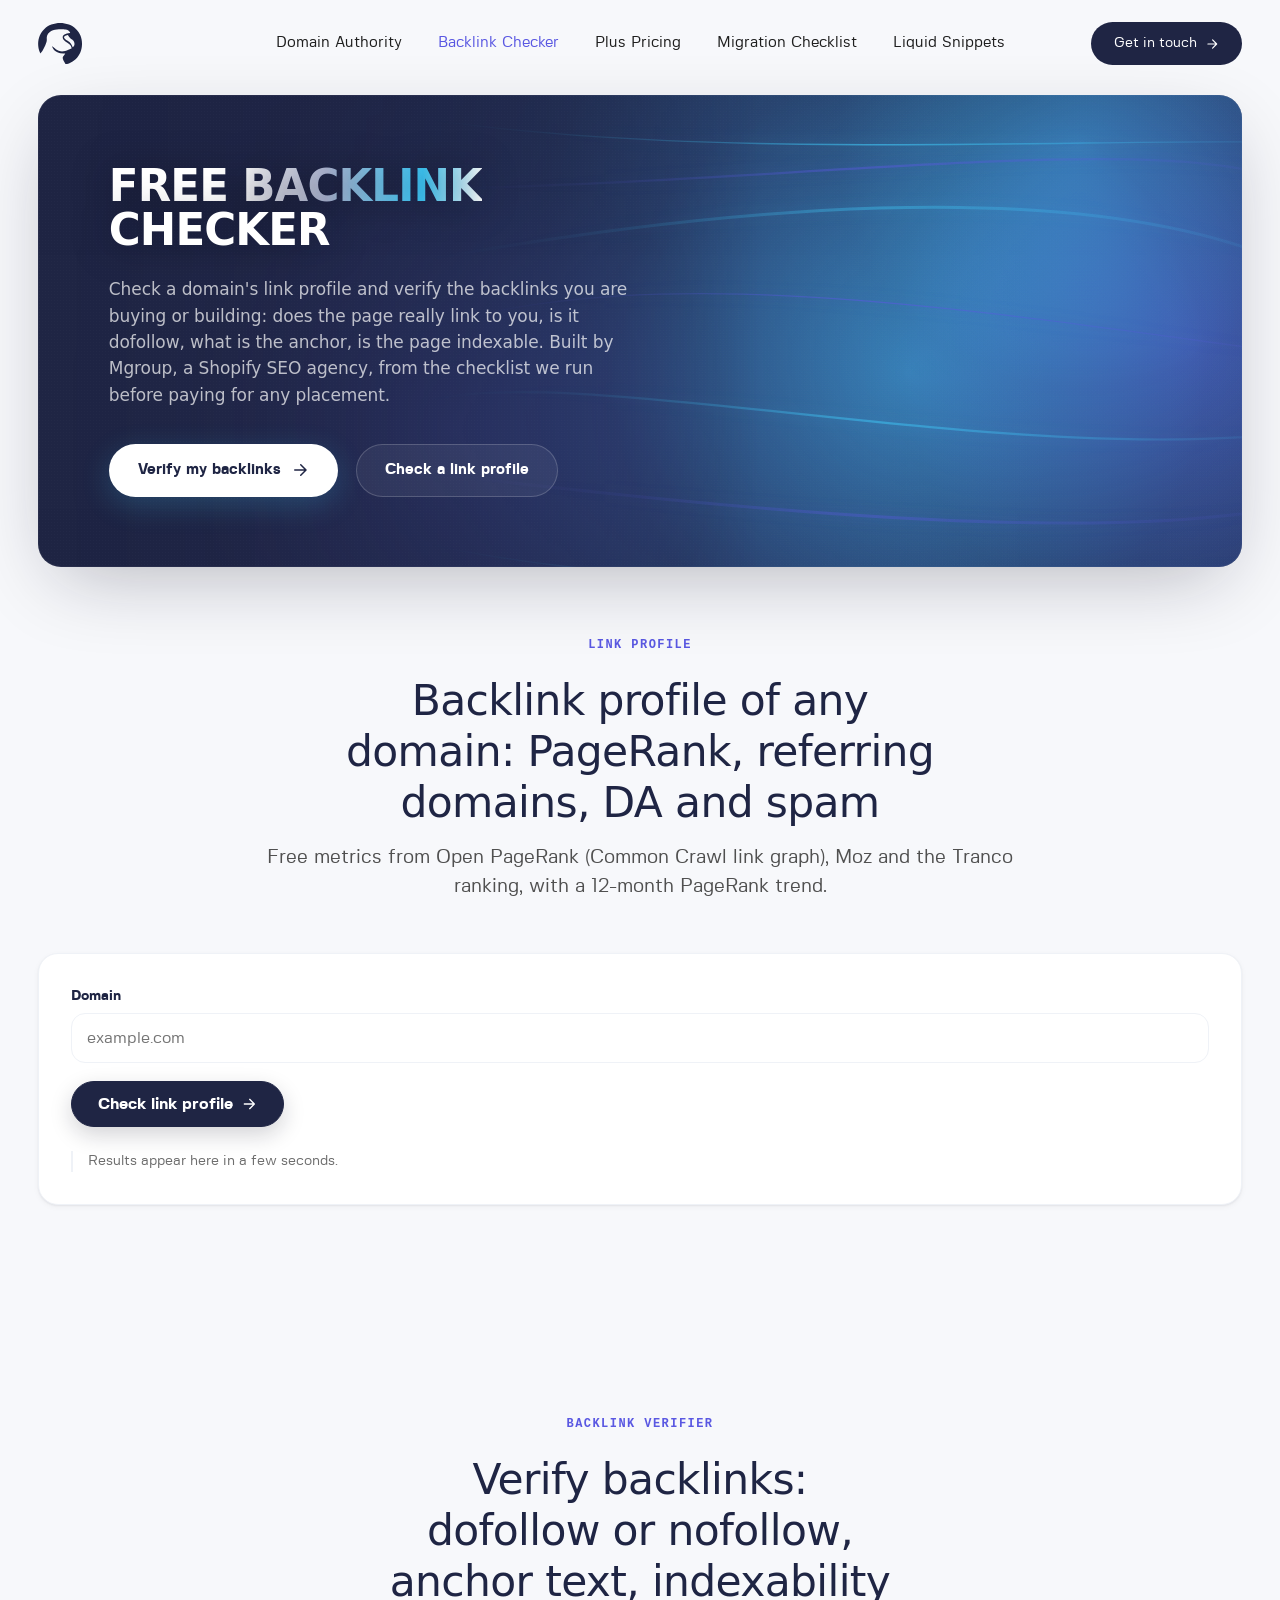
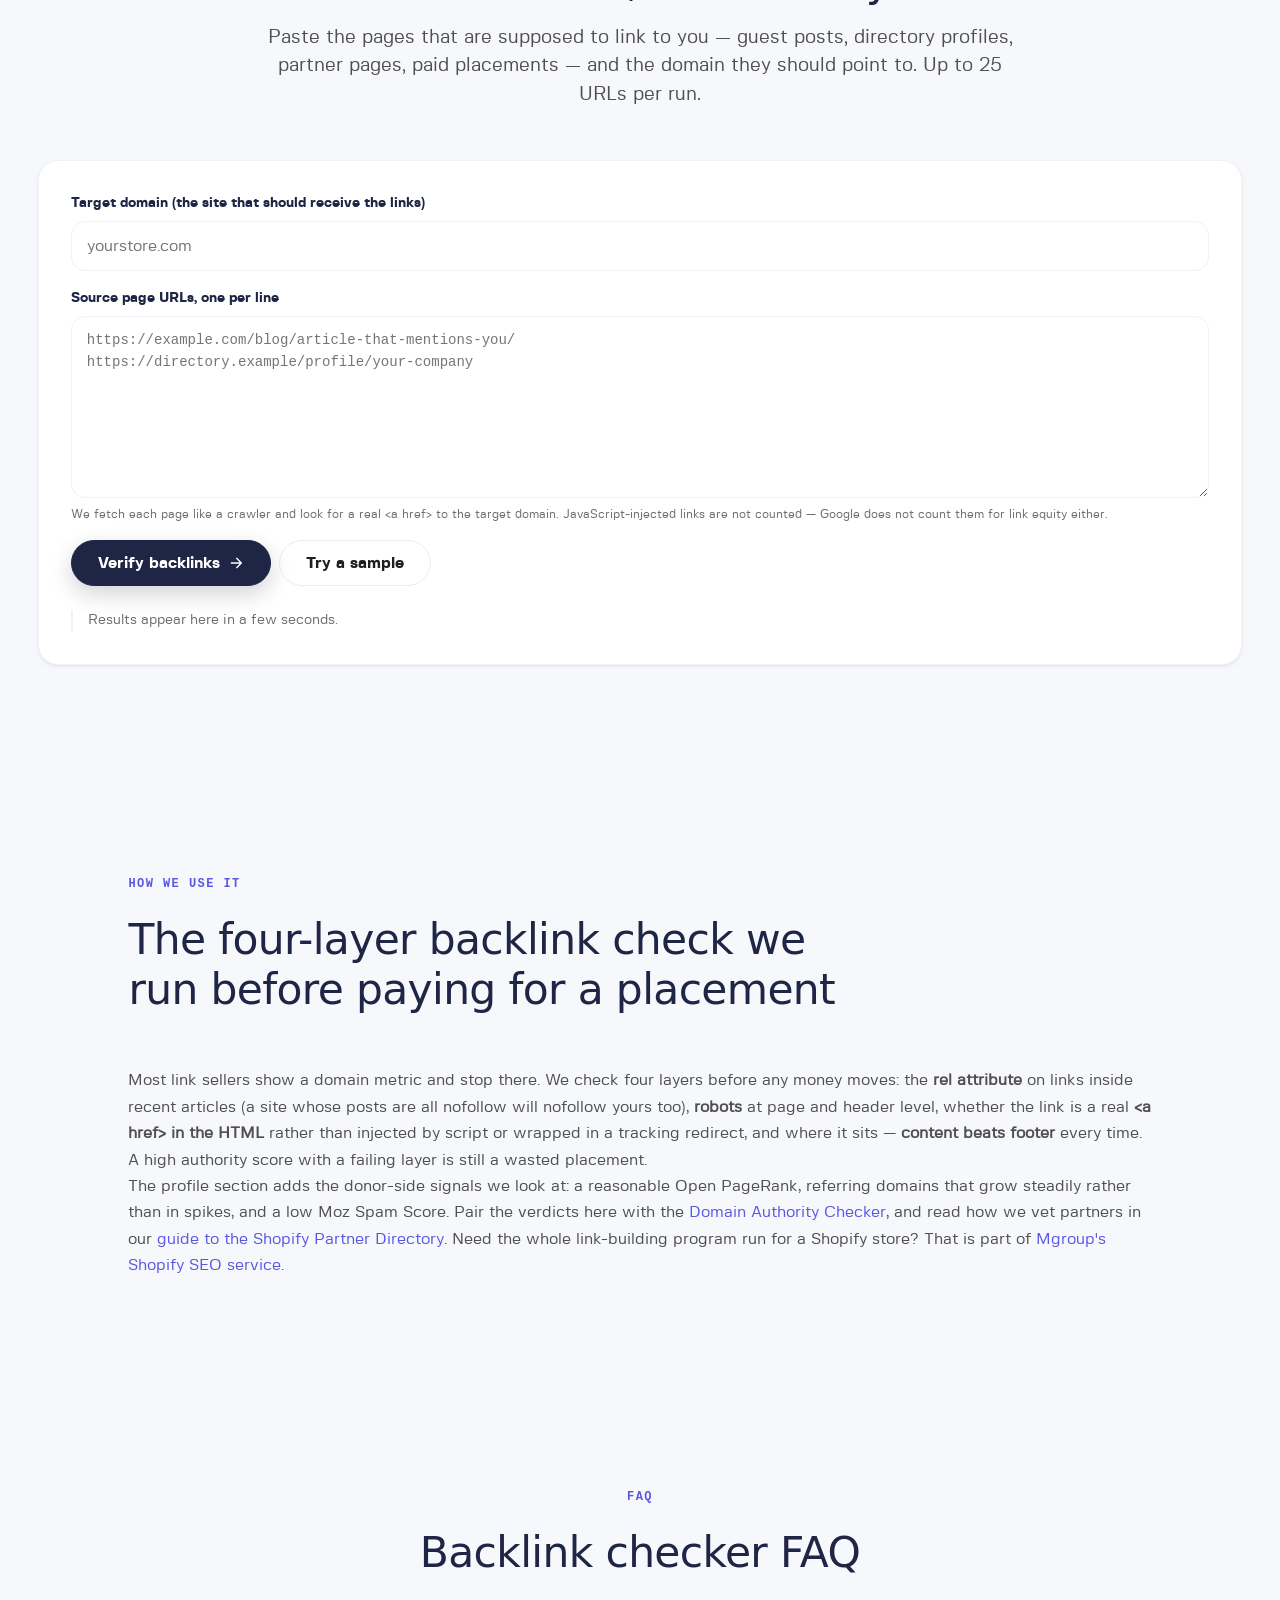
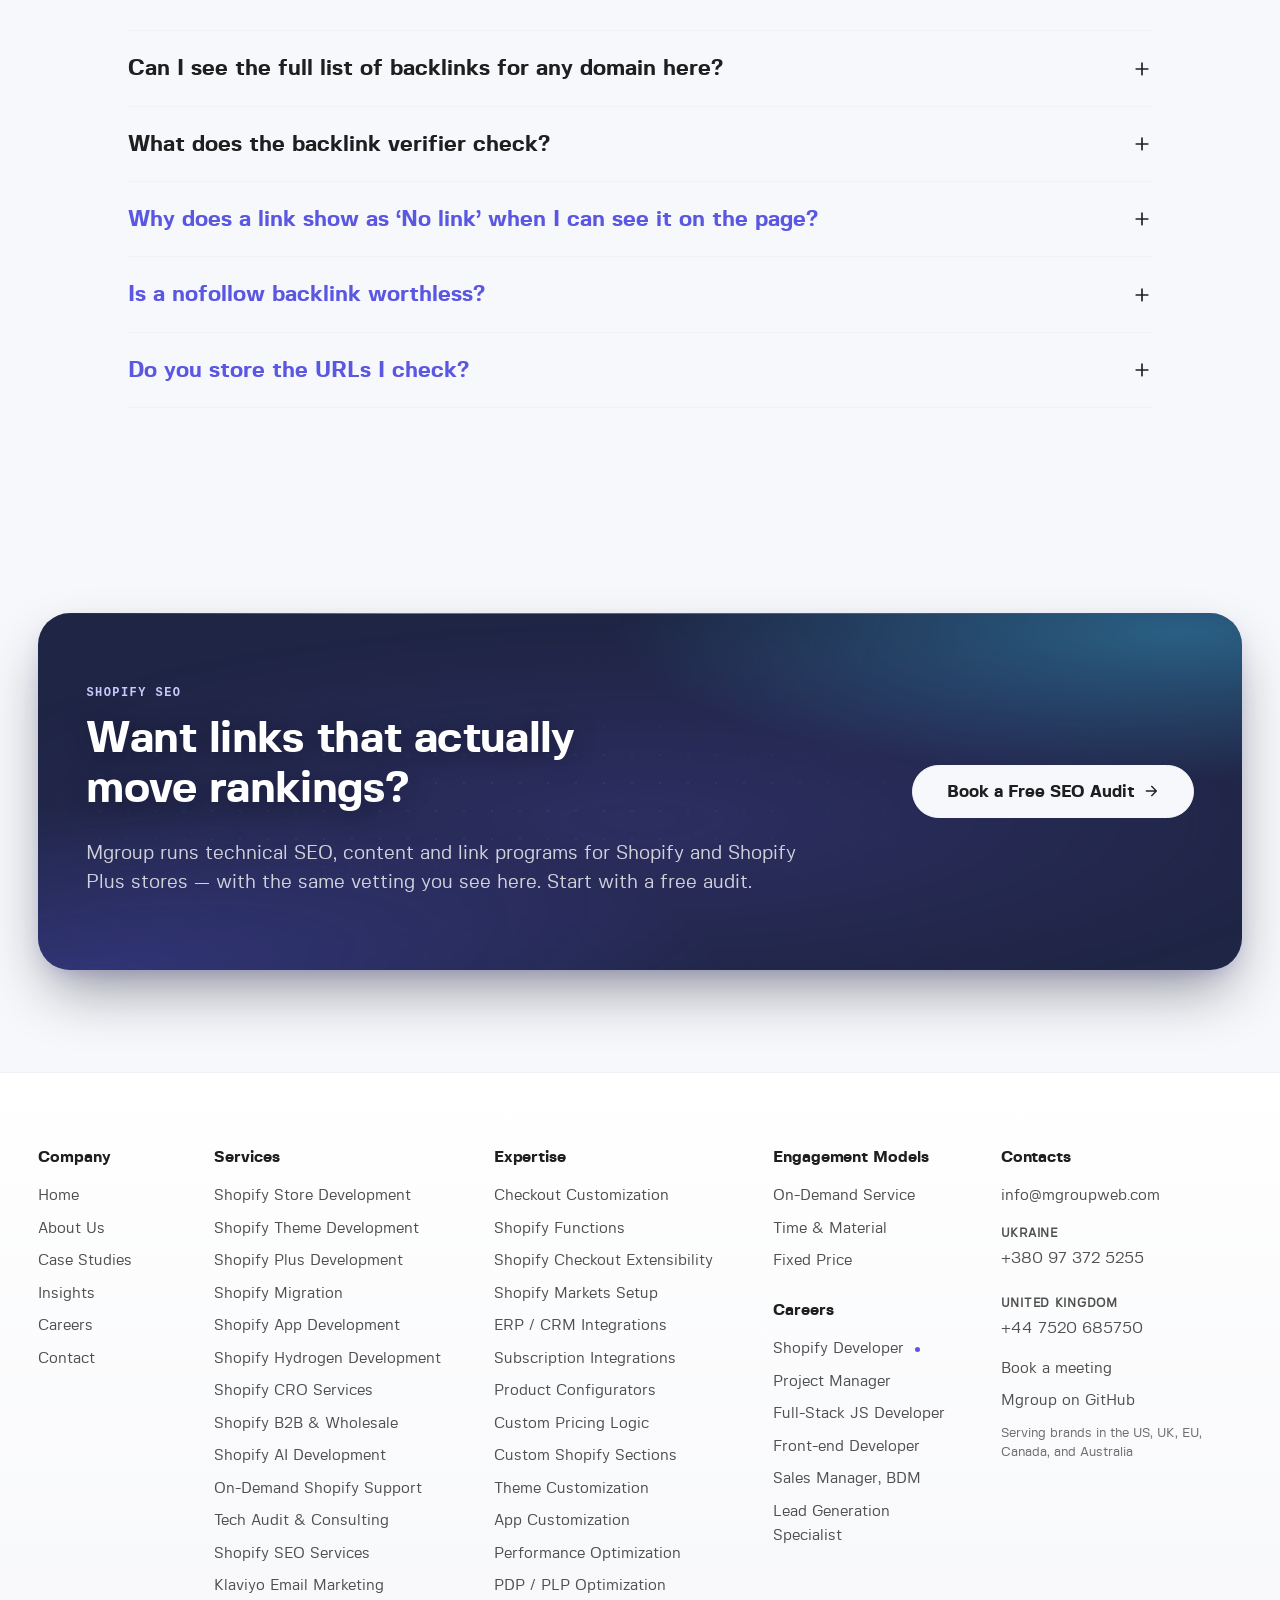
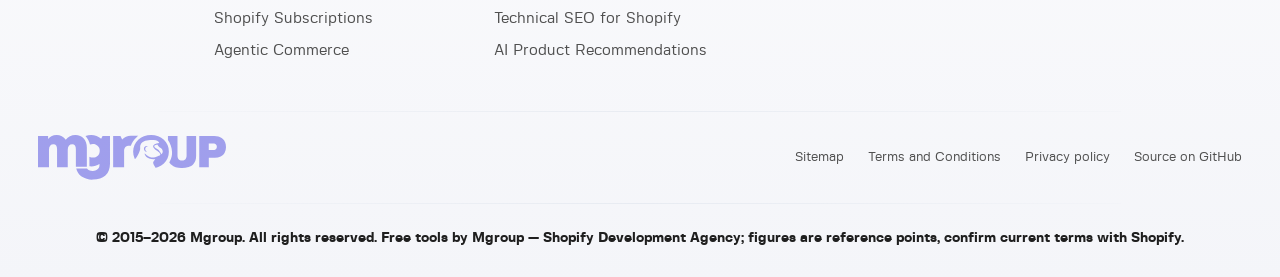
==== commit fc6d95f5: "Nav: replace site links with short Developer Tools links Co-Authored-By: Claude Fable 5.1 <noreply@a" ====
--- a/backlink-checker/index.html
+++ b/backlink-checker/index.html
@@ -35,19 +35,11 @@
   <div class="hero-nav__menu" id="nav-menu">
     <div class="hero-nav__menu-bar" aria-hidden="true"><a class="hero-nav__menu-logo" href="../" aria-label="Mgroup home"><svg viewBox="0 0 68 64" fill="none" xmlns="http://www.w3.org/2000/svg" aria-hidden="true"><path d="M2.81379 19.4222C4.44167 15.5546 6.84496 12.0652 9.87395 9.17135C12.9882 6.2424 16.6393 3.94925 20.6242 2.4194C29.3958 -0.804248 39.0202 -0.804248 47.7918 2.4194C51.7901 3.94488 55.4544 6.23825 58.5797 9.17135C61.5854 12.077 63.9743 15.5641 65.6023 19.4222C67.2696 23.5452 68.0831 27.9662 67.9933 32.4155C68.0702 36.8612 67.2438 41.2759 65.5646 45.3898C63.9546 49.254 61.578 52.7483 58.5797 55.6596C55.4594 58.5993 51.7938 60.8936 47.7918 62.4116C46.132 63.0696 44.4186 63.5822 42.6708 63.9435V63.7922C40.1292 58.7424 37.2109 55.2813 38.5665 52.312C39.4137 50.4207 42.9156 46.9785 41.9742 47.092C25.5005 48.7942 21.415 36.7655 22.0928 36.1224C22.7705 35.4794 26.6866 42.099 34.7258 43.6877C41.4094 45.0683 52.0279 38.9405 52.0279 38.9405C51.4442 33.0585 45.2501 30.7133 42.0119 28.0655C34.8011 22.1457 37.8887 16.5664 49.5427 15.3748C50.3711 15.2803 47.66 10.325 43.085 10.0792C36.4014 9.682 18.8733 8.05548 14.3172 18.9872C12.4344 23.5074 14.8067 25.3798 12.6039 31.0727C10.8906 35.4794 8.3678 42.4205 3.64219 47.1298C3.34096 46.5624 3.05853 45.9761 2.79494 45.352C1.06866 41.2608 0.19101 36.859 0.215637 32.4155C0.191383 27.9518 1.07554 23.5302 2.81379 19.4222ZM46.1162 18.59C32.1841 21.8053 47.0575 27.4414 49.6368 30.4864C51.5504 32.4605 52.8969 34.9176 53.5341 37.5977C54.3351 37.0506 55.0067 36.3334 55.5013 35.4967C55.9958 34.66 56.3012 33.7243 56.3958 32.7559C56.6217 26.6092 51.689 25.0772 50.2205 23.829C48.545 22.3494 47.1539 20.5737 46.1162 18.59Z" fill="currentColor"/></svg></a></div>
     <ul class="hero-nav__links">
-      <li><a href="../">Tools</a></li>
-      <li><a href="https://mgroupweb.com/shopify-plus-agency/">About us</a></li>
-      <li class="nav-item nav-item--dropdown">
-        <button class="nav-link-btn" aria-expanded="false" aria-controls="nav-services-menu" type="button">Services<svg class="nav-caret" width="10" height="10" viewBox="0 0 10 10" fill="none" aria-hidden="true"><path d="M2 3.5l3 3 3-3" stroke="currentColor" stroke-width="1" stroke-linecap="round" stroke-linejoin="round"/></svg></button>
-        <div class="nav-mega" id="nav-services-menu" role="menu">
-          <a class="nav-mega__heading" href="https://mgroupweb.com/services/">Core Shopify Services</a>
-          <div class="nav-mega__grid"><a class="nav-mega__link" href="https://mgroupweb.com/services/expert-shopify-theme-development/" role="menuitem"><strong>Shopify Theme Development</strong><span>Build and support</span></a><a class="nav-mega__link" href="https://mgroupweb.com/services/build-shopify-store/" role="menuitem"><strong>Shopify Store Development</strong><span>Custom, scalable, optimized</span></a><a class="nav-mega__link" href="https://mgroupweb.com/services/custom-shopify-sections/" role="menuitem"><strong>Custom Shopify Sections</strong><span>Design, speed, conversion</span></a><a class="nav-mega__link" href="https://mgroupweb.com/services/shopify-hydrogen-development/" role="menuitem"><strong>Shopify Headless</strong><span>Custom headless development</span></a><a class="nav-mega__link" href="https://mgroupweb.com/services/shopify-migration-experts/" role="menuitem"><strong>Shopify Migration</strong><span>Extensive experience in transferring</span></a><a class="nav-mega__link" href="https://mgroupweb.com/services/create-shopify-application/" role="menuitem"><strong>Shopify App Development</strong><span>Create and publish on App Store</span></a><a class="nav-mega__link" href="https://mgroupweb.com/services/ecommerce-shopify-tech-audit-consulting/" role="menuitem"><strong>Tech Audit and Consulting</strong><span>eCommerce audit service</span></a><a class="nav-mega__link" href="https://mgroupweb.com/services/ui-branding-shopify-store/" role="menuitem"><strong>eCommerce Branding</strong><span>Better user experience</span></a><a class="nav-mega__link" href="https://mgroupweb.com/services/shopify-store-support-service/" role="menuitem"><strong>On-Demand Shopify Support</strong><span>Resource service provider</span></a><a class="nav-mega__link" href="https://mgroupweb.com/services/shopify-customer-retention-optimization/" role="menuitem"><strong>Shopify CRO Services</strong><span>More sales with Shopify CRO</span></a><a class="nav-mega__link nav-mega__link--featured" href="https://mgroupweb.com/services/shopify-b2b-wholesale/" role="menuitem"><strong>Shopify B2B &amp; Wholesale<span class="nav-mega__badge">PLUS</span></strong><span>B2B &amp; wholesale solutions</span></a><a class="nav-mega__link" href="https://mgroupweb.com/services/shopify-seo-ecommerce-marketing/" role="menuitem"><strong>SEO Marketing</strong><span>Expert Shopify SEO</span></a><a class="nav-mega__link" href="https://mgroupweb.com/services/ai-ecommerce-agency-development-services/" role="menuitem"><strong>Shopify AI Development<span class="nav-mega__badge">NEW</span></strong><span>AI integrations &amp; store optimization</span></a></div>
-          <div class="nav-mega__foot"><strong>Shopify Plus experts</strong><p>We are a Shopify Plus Agency specializing in custom development, B2B, checkout extensibility, ERP/CRM integrations, and retained support for scaling brands.</p><a class="nav-mega__cta" href="https://mgroupweb.com/grow-ecommerce-business/">Book a Free Consultation →</a></div>
-        </div>
-      </li>
-      <li><a href="https://mgroupweb.com/blogs/">Insights</a></li>
-      <li><a href="https://mgroupweb.com/vacancies/">Careers</a></li>
-      <li><a href="https://mgroupweb.com/grow-ecommerce-business/">Contact</a></li>
+      <li><a href="../#authority">Domain Authority</a></li>
+      <li><a href="../backlink-checker/" aria-current="page">Backlink Checker</a></li>
+      <li><a href="../shopify-plus-pricing-calculator/">Plus Pricing</a></li>
+      <li><a href="../shopify-migration-checklist/">Migration Checklist</a></li>
+      <li><a href="../shopify-liquid-snippets/">Liquid Snippets</a></li>
     </ul>
     <a class="hero-nav__cta" href="https://mgroupweb.com/grow-ecommerce-business/">Get in touch<svg width="14" height="14" viewBox="0 0 24 24" fill="none" aria-hidden="true"><path d="M5 12h14M13 5l7 7-7 7" stroke="currentColor" stroke-width="2" stroke-linecap="round" stroke-linejoin="round"/></svg></a>
   </div>
@@ -149,9 +141,9 @@
     <div class="mg-footer__copyright">© 2015–2026 <a href="https://mgroupweb.com/">Mgroup</a>. All rights reserved. Free tools by <a href="https://mgroupweb.com/">Mgroup — Shopify Development Agency</a>; figures are reference points, confirm current terms with Shopify.</div>
   </div>
 </footer>
-<script src="../assets/js/main.js?v=20260914i" defer></script>
-<script src="../assets/js/hero-aura.js?v=20260914i" defer></script>
-<script src="../assets/js/hero-ribbons.js?v=20260914i" defer></script>
-<script src="../assets/js/backlinks.js?v=20260914i" defer></script>
+<script src="../assets/js/main.js?v=20260914j" defer></script>
+<script src="../assets/js/hero-aura.js?v=20260914j" defer></script>
+<script src="../assets/js/hero-ribbons.js?v=20260914j" defer></script>
+<script src="../assets/js/backlinks.js?v=20260914j" defer></script>
 </body>
 </html>
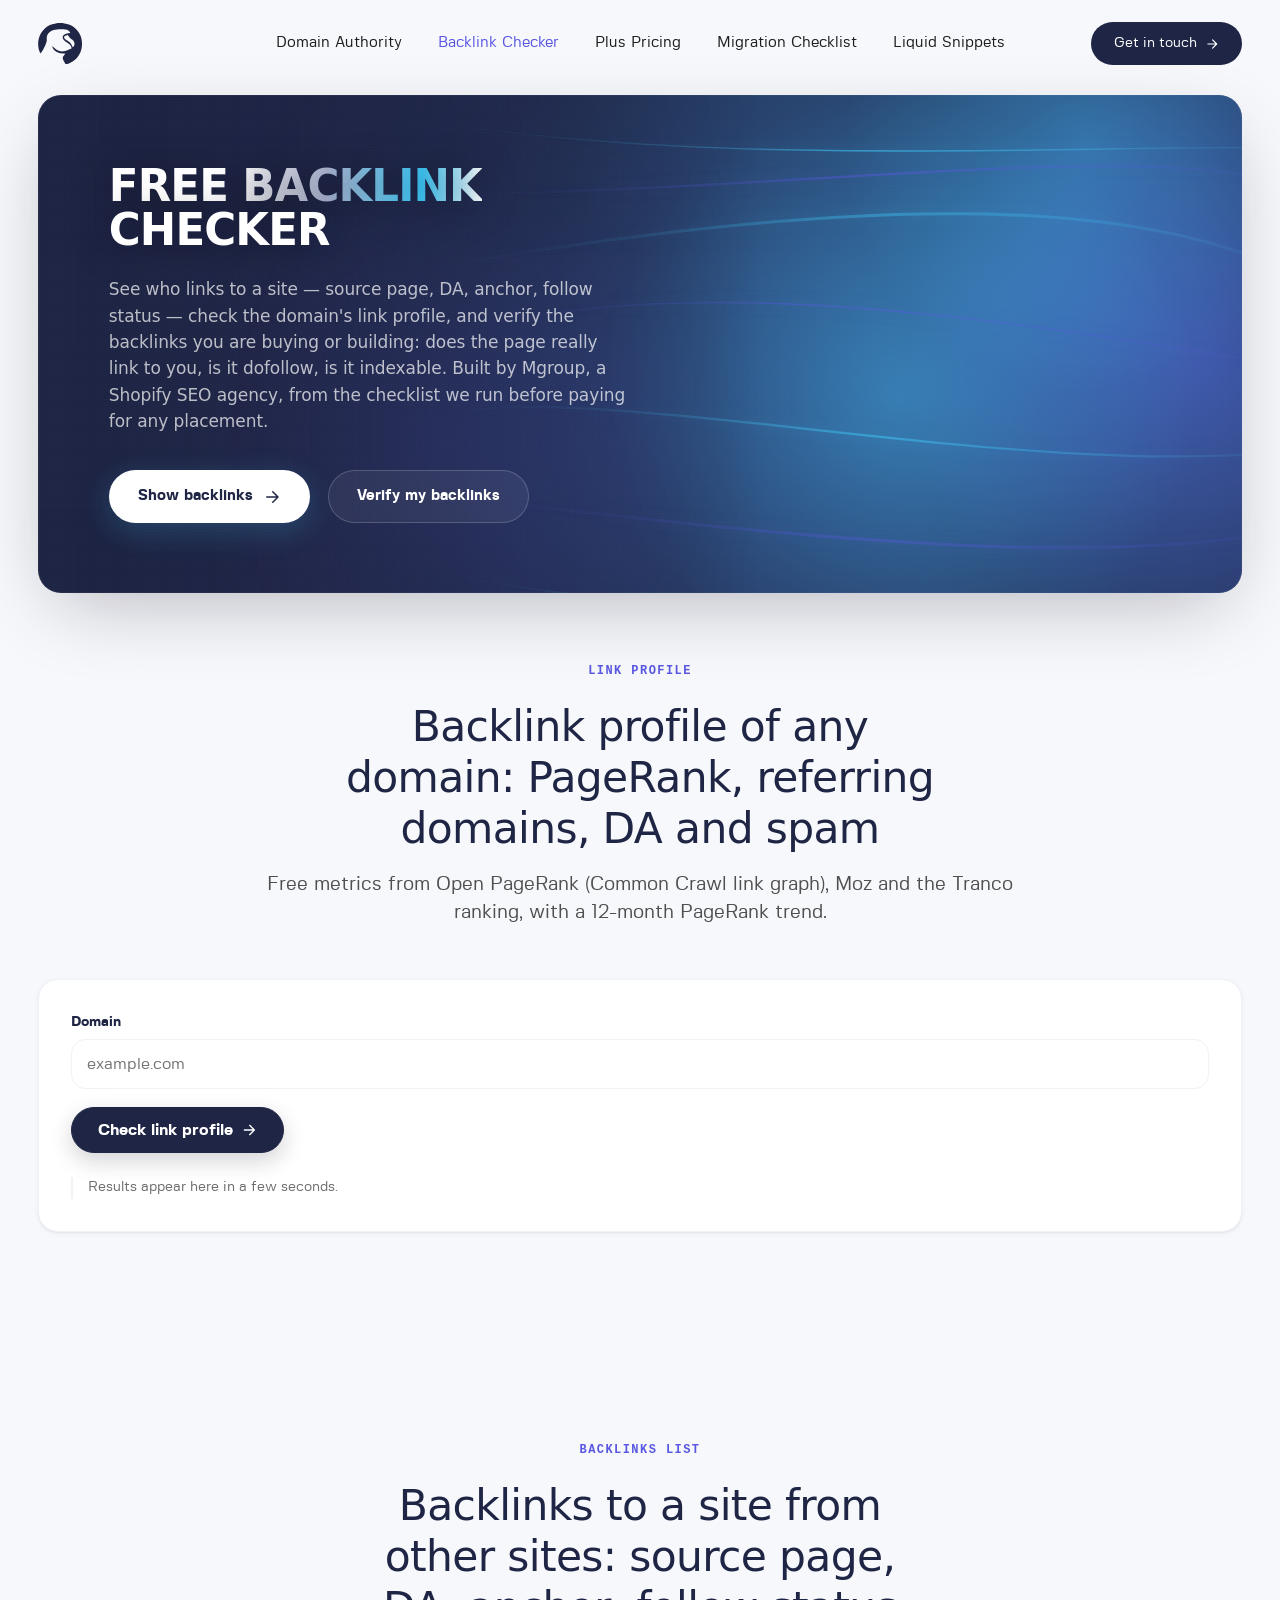
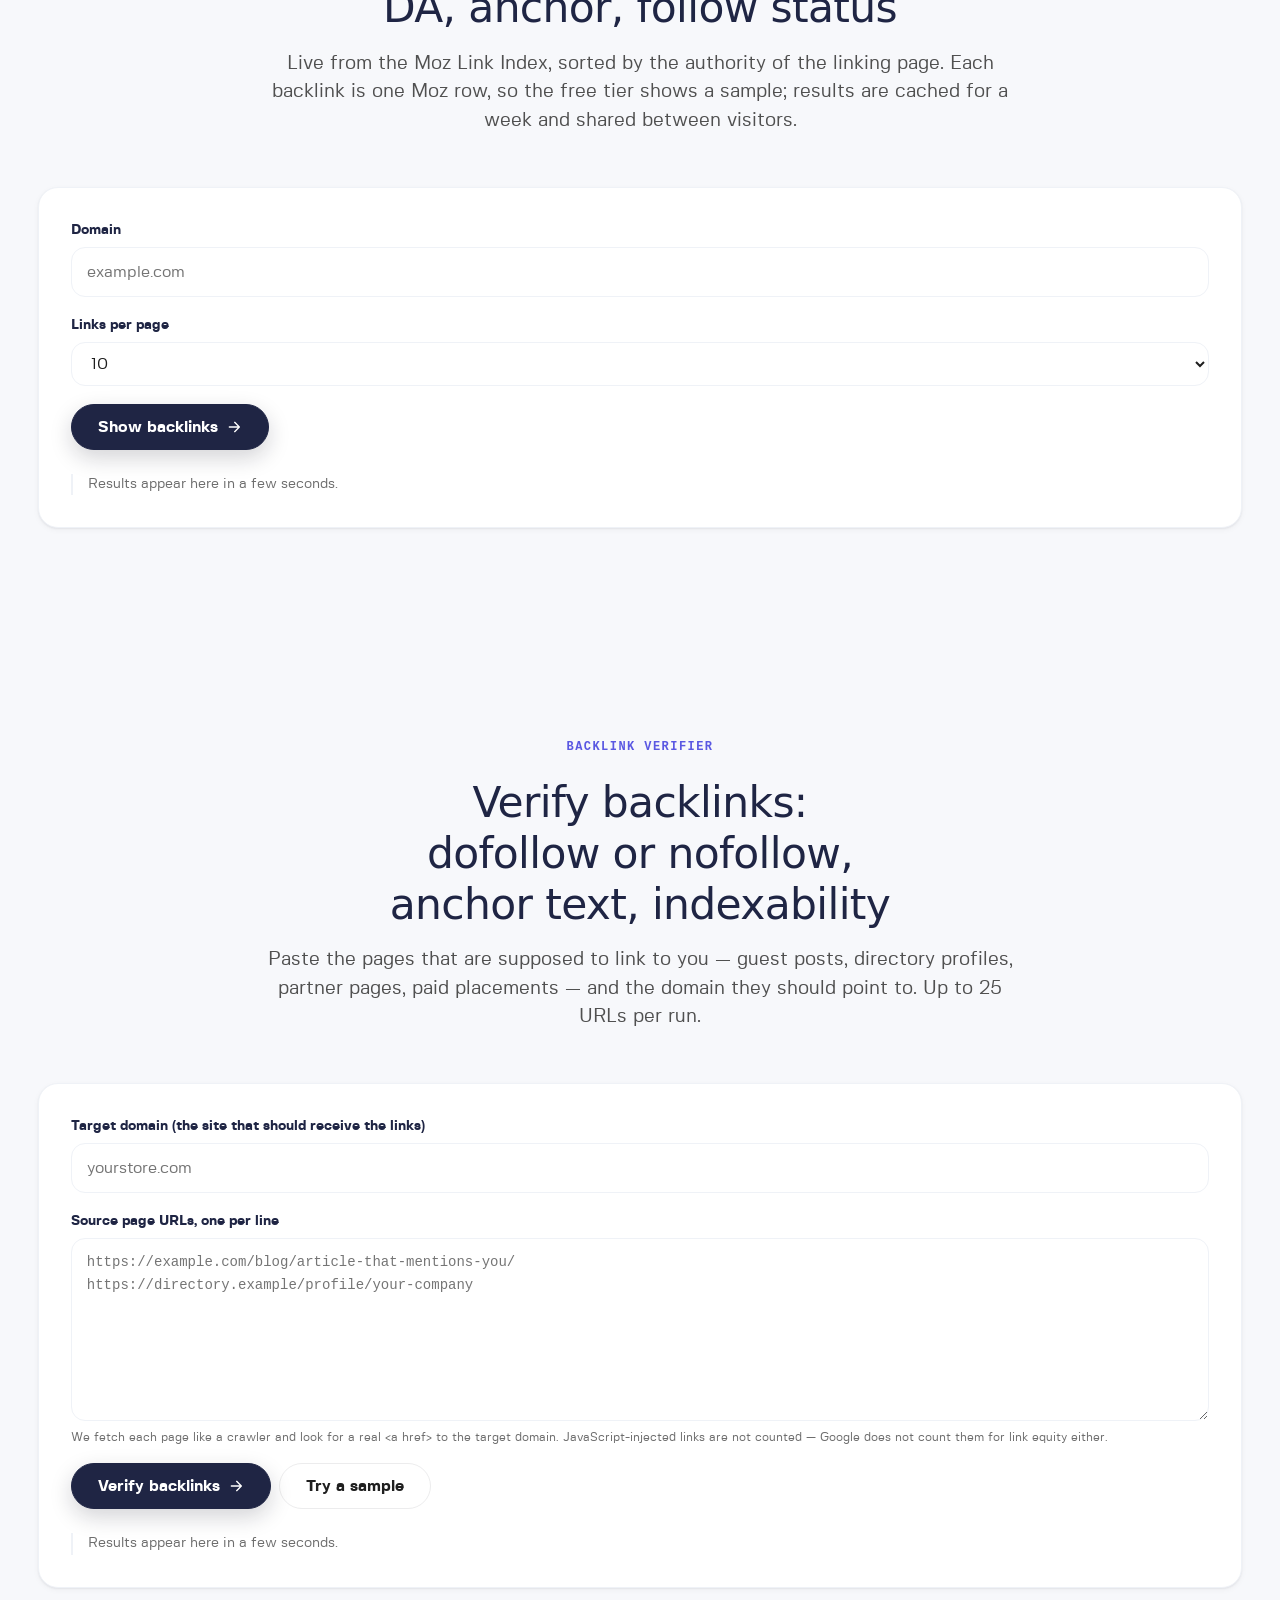
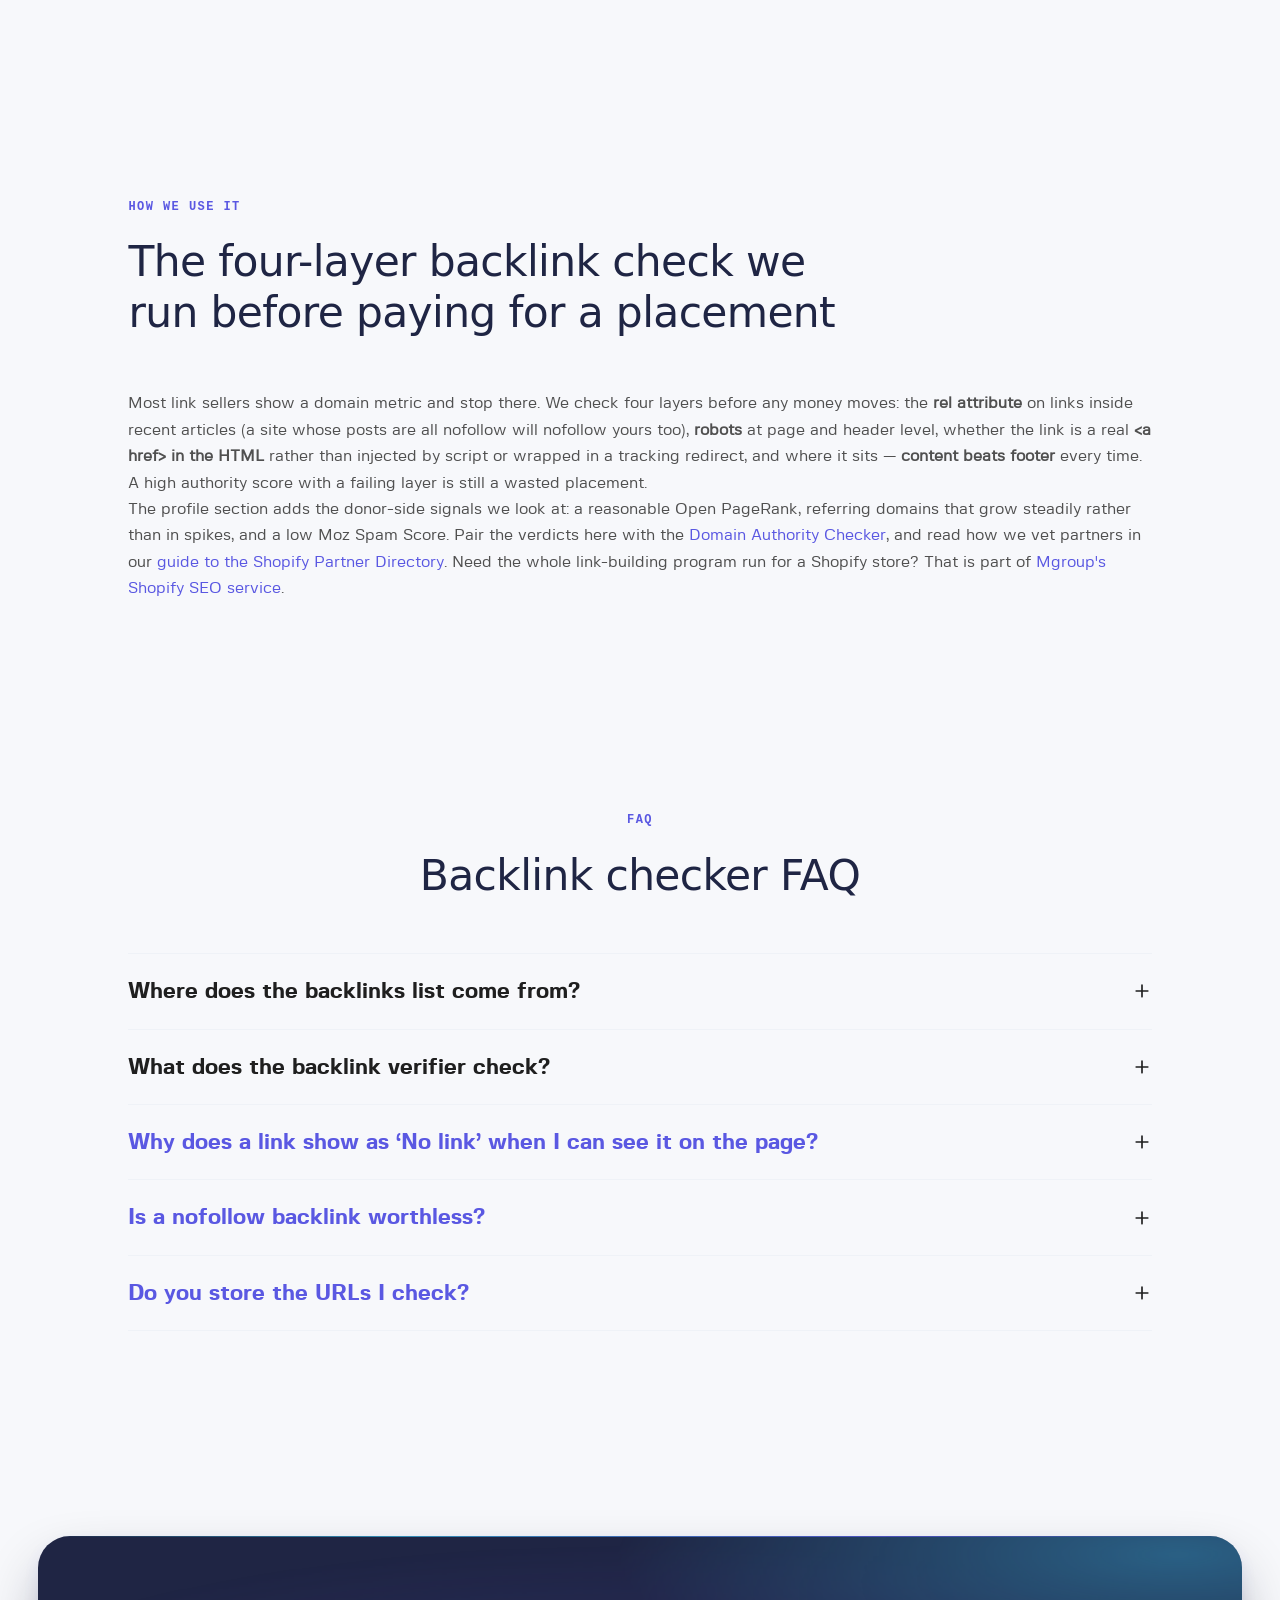
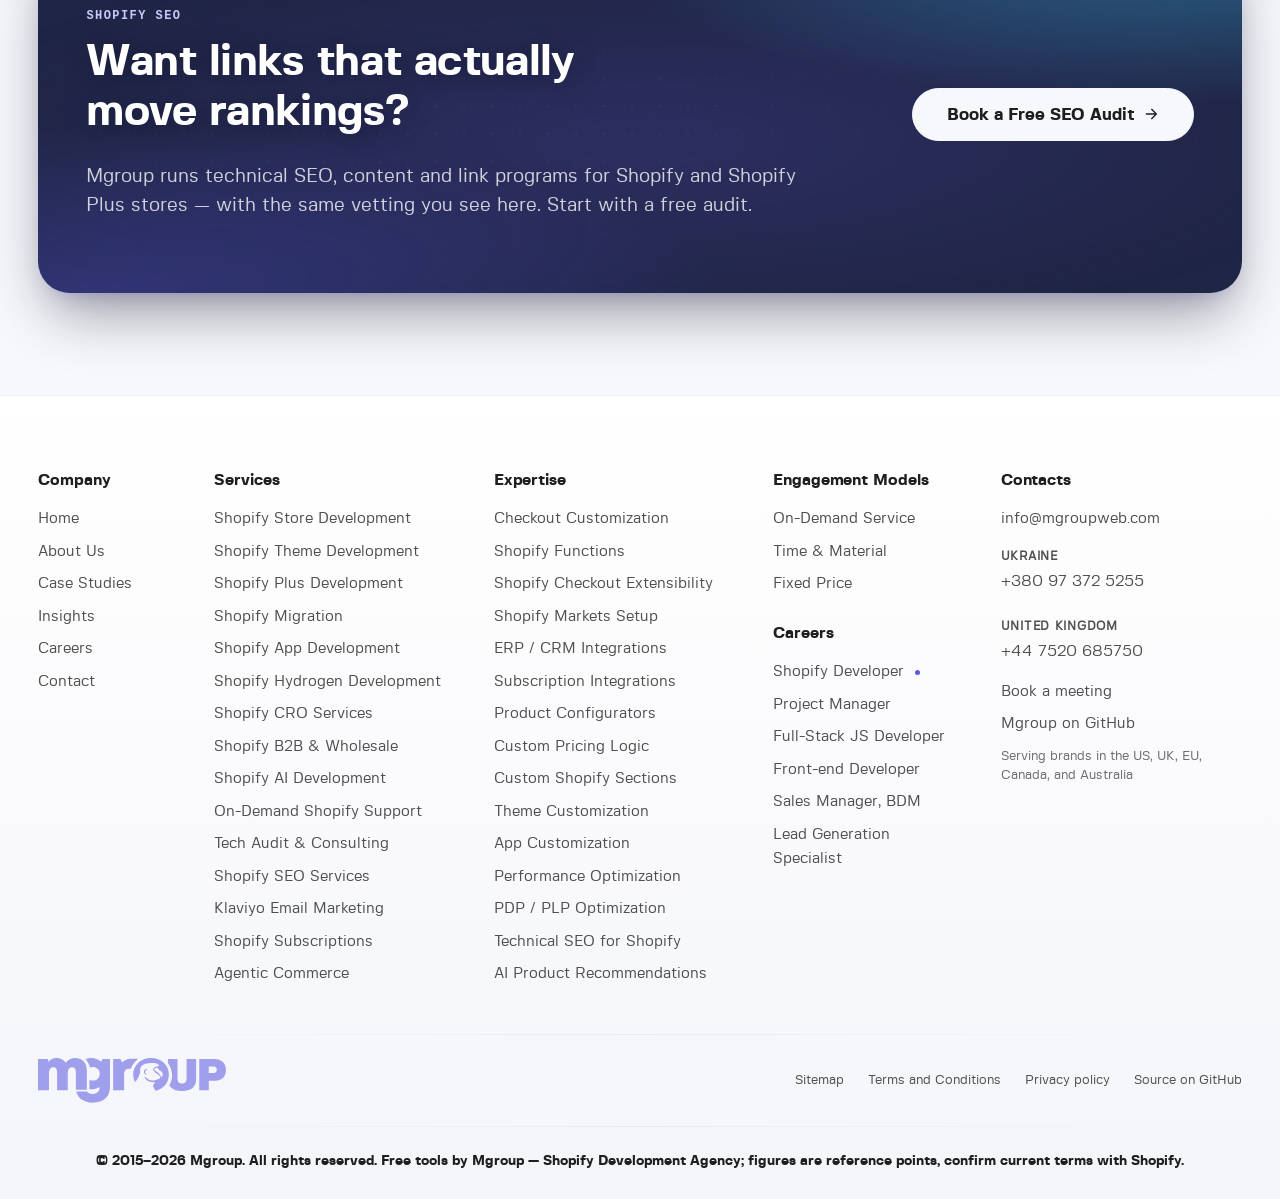
==== commit 7535b096: "Backlink Checker: backlinks list from Moz Link Index (/backlinks route, quota-guarded, cached 7d, lo" ====
--- a/backlink-checker/index.html
+++ b/backlink-checker/index.html
@@ -3,23 +3,23 @@
 <head>
 <meta charset="utf-8">
 <meta name="viewport" content="width=device-width, initial-scale=1">
-<title>Free Backlink Checker: Verify Dofollow Links, Anchors and Link Profile | Mgroup</title>
-<meta name="description" content="Free backlink checker: see a domain&#x27;s link profile (Open PageRank, referring domains, Moz DA, Spam Score, Tranco rank) and verify specific backlinks — dofollow or nofollow, anchor text, indexability. No sign-up.">
+<title>Free Backlink Checker: Backlinks List, Dofollow Verification and Link Profile | Mgroup</title>
+<meta name="description" content="Free backlink checker: list backlinks to any site with source DA, anchor and follow status (Moz Link Index), see the link profile (Open PageRank, referring domains, Spam Score) and verify specific backlinks. No sign-up.">
 <link rel="canonical" href="https://mgroupweb.github.io/backlink-checker/">
 <meta name="robots" content="index, follow, max-image-preview:large">
 <meta name="theme-color" content="#1F2544">
 <meta property="og:type" content="website">
 <meta property="og:site_name" content="Mgroup Shopify Developer Tools">
-<meta property="og:title" content="Free Backlink Checker: Verify Dofollow Links, Anchors and Link Profile | Mgroup">
-<meta property="og:description" content="Free backlink checker: see a domain&#x27;s link profile (Open PageRank, referring domains, Moz DA, Spam Score, Tranco rank) and verify specific backlinks — dofollow or nofollow, anchor text, indexability. No sign-up.">
+<meta property="og:title" content="Free Backlink Checker: Backlinks List, Dofollow Verification and Link Profile | Mgroup">
+<meta property="og:description" content="Free backlink checker: list backlinks to any site with source DA, anchor and follow status (Moz Link Index), see the link profile (Open PageRank, referring domains, Spam Score) and verify specific backlinks. No sign-up.">
 <meta property="og:url" content="https://mgroupweb.github.io/backlink-checker/">
 <meta property="og:image" content="https://mgroupweb.github.io/assets/img/og.png">
 <meta property="og:image:width" content="1200">
 <meta property="og:image:height" content="630">
 <meta name="twitter:card" content="summary_large_image">
 <meta name="twitter:site" content="@MgroupWeb">
-<meta name="twitter:title" content="Free Backlink Checker: Verify Dofollow Links, Anchors and Link Profile | Mgroup">
-<meta name="twitter:description" content="Free backlink checker: see a domain&#x27;s link profile (Open PageRank, referring domains, Moz DA, Spam Score, Tranco rank) and verify specific backlinks — dofollow or nofollow, anchor text, indexability. No sign-up.">
+<meta name="twitter:title" content="Free Backlink Checker: Backlinks List, Dofollow Verification and Link Profile | Mgroup">
+<meta name="twitter:description" content="Free backlink checker: list backlinks to any site with source DA, anchor and follow status (Moz Link Index), see the link profile (Open PageRank, referring domains, Spam Score) and verify specific backlinks. No sign-up.">
 <meta name="twitter:image" content="https://mgroupweb.github.io/assets/img/og.png">
 <link rel="icon" href="../assets/img/mark.svg" type="image/svg+xml">
 <link rel="preload" href="../assets/fonts/fivosans/fivosans-bold-webfont.woff2" as="font" type="font/woff2" crossorigin>
@@ -27,7 +27,7 @@
 <link rel="stylesheet" href="../assets/css/main-shared.css">
 <link rel="stylesheet" href="../assets/css/main-service.css">
 <link rel="stylesheet" href="../assets/css/tools.css">
-<script type="application/ld+json">{"@context": "https://schema.org", "@graph": [{"@type": "Organization", "@id": "https://mgroupweb.com/#organization", "name": "Mgroup", "url": "https://mgroupweb.com/", "logo": "https://mgroupweb.github.io/assets/img/mark.svg", "sameAs": ["https://www.linkedin.com/company/monkeygroup-llc/", "https://twitter.com/MgroupWeb", "https://www.facebook.com/mgroup.dp", "https://www.instagram.com/mgroupweb/", "https://www.shopify.com/partners/directory/partner/mgroup", "https://github.com/mgroupweb"]}, {"@type": "WebApplication", "name": "Backlink Checker", "url": "https://mgroupweb.github.io/backlink-checker/", "applicationCategory": "SEO tool", "operatingSystem": "Any", "isAccessibleForFree": true, "offers": {"@type": "Offer", "price": "0", "priceCurrency": "USD"}, "publisher": {"@id": "https://mgroupweb.com/#organization"}, "description": "Verify backlinks (dofollow/nofollow, anchor, indexability) and check a domain's link profile for free."}, {"@type": "BreadcrumbList", "itemListElement": [{"@type": "ListItem", "position": 1, "name": "Tools", "item": "https://mgroupweb.github.io/"}, {"@type": "ListItem", "position": 2, "name": "Backlink Checker", "item": "https://mgroupweb.github.io/backlink-checker/"}]}, {"@type": "FAQPage", "mainEntity": [{"@type": "Question", "name": "Can I see the full list of backlinks for any domain here?", "acceptedAnswer": {"@type": "Answer", "text": "No — and no free tool really can. Complete backlink lists come from paid link indexes (Ahrefs, Moz Links API, Semrush, Majestic); free checkers that show lists resell those APIs with tight caps. This page gives you the free part honestly: link-profile metrics from Open PageRank (Common Crawl), Moz DA/PA/Spam via our proxy, the Tranco ranking, and a verifier that inspects the exact pages you already know about."}}, {"@type": "Question", "name": "What does the backlink verifier check?", "acceptedAnswer": {"@type": "Answer", "text": "It fetches the source page like a crawler and reports the HTTP status, whether an actual  to your domain exists in the HTML, the rel attribute (follow, nofollow, sponsored, ugc), the anchor text, where the link sits (content, nav, footer), whether the page is indexable (meta robots / X-Robots-Tag) and where its canonical points. Links injected by JavaScript are not seen, which is the same thing Google ignores for link equity."}}, {"@type": "Question", "name": "Why does a link show as ‘No link’ when I can see it on the page?", "acceptedAnswer": {"@type": "Answer", "text": "Usually the link is rendered by JavaScript after load, sits behind a redirect script (r.example.com/redirect?...) or is a plain-text mention without an anchor tag. None of those pass authority. Some sites also serve different HTML to crawlers; the verifier identifies itself as a bot."}}, {"@type": "Question", "name": "Is a nofollow backlink worthless?", "acceptedAnswer": {"@type": "Answer", "text": "Not worthless, but it passes no ranking signal by itself. Nofollow links from real sites still bring referral traffic, brand mentions that AI answer engines pick up, and diversity in your link profile. For ranking, prioritise dofollow links inside editorial content on topically related sites."}}, {"@type": "Question", "name": "Do you store the URLs I check?", "acceptedAnswer": {"@type": "Answer", "text": "No. Source pages are fetched by our Cloudflare Worker on demand and the result is returned to your browser; nothing is logged or kept. Link-profile metrics are cached per domain for up to 30 days so repeated checks do not spend API quota."}}]}]}</script>
+<script type="application/ld+json">{"@context": "https://schema.org", "@graph": [{"@type": "Organization", "@id": "https://mgroupweb.com/#organization", "name": "Mgroup", "url": "https://mgroupweb.com/", "logo": "https://mgroupweb.github.io/assets/img/mark.svg", "sameAs": ["https://www.linkedin.com/company/monkeygroup-llc/", "https://twitter.com/MgroupWeb", "https://www.facebook.com/mgroup.dp", "https://www.instagram.com/mgroupweb/", "https://www.shopify.com/partners/directory/partner/mgroup", "https://github.com/mgroupweb"]}, {"@type": "WebApplication", "name": "Backlink Checker", "url": "https://mgroupweb.github.io/backlink-checker/", "applicationCategory": "SEO tool", "operatingSystem": "Any", "isAccessibleForFree": true, "offers": {"@type": "Offer", "price": "0", "priceCurrency": "USD"}, "publisher": {"@id": "https://mgroupweb.com/#organization"}, "description": "Verify backlinks (dofollow/nofollow, anchor, indexability) and check a domain's link profile for free."}, {"@type": "BreadcrumbList", "itemListElement": [{"@type": "ListItem", "position": 1, "name": "Tools", "item": "https://mgroupweb.github.io/"}, {"@type": "ListItem", "position": 2, "name": "Backlink Checker", "item": "https://mgroupweb.github.io/backlink-checker/"}]}, {"@type": "FAQPage", "mainEntity": [{"@type": "Question", "name": "Where does the backlinks list come from?", "acceptedAnswer": {"@type": "Answer", "text": "From the Moz Link Index through Mgroup's proxy, sorted by the authority of the linking page, with anchor text, follow status, target URL and first-seen date. Moz bills one row per link, so the free allowance is a sample rather than the full profile; results are cached for a week and shared between visitors. Complete lists of hundreds of thousands of links exist only in paid indexes (Ahrefs, Moz, Semrush, Majestic)."}}, {"@type": "Question", "name": "What does the backlink verifier check?", "acceptedAnswer": {"@type": "Answer", "text": "It fetches the source page like a crawler and reports the HTTP status, whether an actual  to your domain exists in the HTML, the rel attribute (follow, nofollow, sponsored, ugc), the anchor text, where the link sits (content, nav, footer), whether the page is indexable (meta robots / X-Robots-Tag) and where its canonical points. Links injected by JavaScript are not seen, which is the same thing Google ignores for link equity."}}, {"@type": "Question", "name": "Why does a link show as ‘No link’ when I can see it on the page?", "acceptedAnswer": {"@type": "Answer", "text": "Usually the link is rendered by JavaScript after load, sits behind a redirect script (r.example.com/redirect?...) or is a plain-text mention without an anchor tag. None of those pass authority. Some sites also serve different HTML to crawlers; the verifier identifies itself as a bot."}}, {"@type": "Question", "name": "Is a nofollow backlink worthless?", "acceptedAnswer": {"@type": "Answer", "text": "Not worthless, but it passes no ranking signal by itself. Nofollow links from real sites still bring referral traffic, brand mentions that AI answer engines pick up, and diversity in your link profile. For ranking, prioritise dofollow links inside editorial content on topically related sites."}}, {"@type": "Question", "name": "Do you store the URLs I check?", "acceptedAnswer": {"@type": "Answer", "text": "No. Source pages are fetched by our Cloudflare Worker on demand and the result is returned to your browser; nothing is logged or kept. Link-profile metrics are cached per domain for up to 30 days so repeated checks do not spend API quota."}}]}]}</script>
 </head>
 <body class="is-page-inner service-page tools-page">
 <nav class="hero-nav" aria-label="Primary">
@@ -51,8 +51,8 @@
   <div class="hero-content">
     <div class="hero-content__text">
       <h1 class="hero-title" id="page-title">Free <span class="grad">Backlink</span><br>Checker</h1>
-      <p class="hero-desc">Check a domain's link profile and verify the backlinks you are buying or building: does the page really link to you, is it dofollow, what is the anchor, is the page indexable. Built by Mgroup, a Shopify SEO agency, from the checklist we run before paying for any placement.</p>
-      <div class="hero-actions"><a class="btn-pill btn-pill--white" href="#verify">Verify my backlinks<svg width="14" height="14" viewBox="0 0 24 24" fill="none" aria-hidden="true"><path d="M5 12h14M13 5l7 7-7 7" stroke="currentColor" stroke-width="2" stroke-linecap="round" stroke-linejoin="round"/></svg></a><a class="btn-pill btn-pill--ghost-light" href="#profile">Check a link profile</a></div>
+      <p class="hero-desc">See who links to a site — source page, DA, anchor, follow status — check the domain's link profile, and verify the backlinks you are buying or building: does the page really link to you, is it dofollow, is it indexable. Built by Mgroup, a Shopify SEO agency, from the checklist we run before paying for any placement.</p>
+      <div class="hero-actions"><a class="btn-pill btn-pill--white" href="#backlinks">Show backlinks<svg width="14" height="14" viewBox="0 0 24 24" fill="none" aria-hidden="true"><path d="M5 12h14M13 5l7 7-7 7" stroke="currentColor" stroke-width="2" stroke-linecap="round" stroke-linejoin="round"/></svg></a><a class="btn-pill btn-pill--ghost-light" href="#verify">Verify my backlinks</a></div>
     </div>
   </div>
 </section>
@@ -73,6 +73,31 @@
           <p class="note" id="bl-profile-status" aria-live="polite">Results appear here in a few seconds.</p>
         </form>
         <div class="panel" id="bl-profile-out" hidden></div>
+      </div>
+    </div>
+  </section>
+
+  <section class="section" id="backlinks" aria-labelledby="backlinks-title">
+    <div class="container">
+      <header class="section__head section__head--center">
+        <span class="eyebrow">Backlinks list</span>
+        <h2 class="section__title" id="backlinks-title">Backlinks to a site from other sites: source page, DA, anchor, follow status</h2>
+        <p class="section__lead">Live from the Moz Link Index, sorted by the authority of the linking page. Each backlink is one Moz row, so the free tier shows a sample; results are cached for a week and shared between visitors.</p>
+      </header>
+      <div class="tool tool--wide">
+        <form class="panel" id="bl-list-form" novalidate>
+          <div class="field"><label for="bl-list-domain">Domain</label><input class="input" id="bl-list-domain" type="text" placeholder="example.com" autocomplete="off" spellcheck="false"></div>
+          <div class="field"><label for="bl-list-limit">Links per page</label><select class="input" id="bl-list-limit"><option value="5">5</option><option value="10" selected>10</option><option value="25">25</option><option value="50">50</option></select></div>
+          <div class="toolbar"><button class="btn btn--dark" type="submit">Show backlinks<svg viewBox="0 0 24 24" fill="none" aria-hidden="true"><path d="M5 12h14M13 5l7 7-7 7" stroke="currentColor" stroke-width="2" stroke-linecap="round" stroke-linejoin="round"/></svg></button></div>
+          <p class="note" id="bl-list-status" aria-live="polite">Results appear here in a few seconds.</p>
+        </form>
+        <div class="panel" id="bl-list-out" hidden>
+          <div class="alert" id="bl-list-alert" role="status" aria-live="polite" hidden></div>
+          <div class="result-hero" id="bl-list-summary"></div>
+          <div class="tools-table-wrap"><table class="tools-table auth-table"><thead><tr><th scope="col">Source page</th><th scope="col">DA</th><th scope="col">Spam</th><th scope="col">Anchor</th><th scope="col">rel</th><th scope="col">Target</th><th scope="col">First seen</th></tr></thead><tbody id="bl-list-tbody"></tbody></table></div>
+          <div class="toolbar"><button class="btn btn--dark btn--sm" type="button" id="bl-list-more" hidden>Load more</button><button class="btn btn--ghost btn--sm" type="button" id="bl-list-copy">Copy CSV</button></div>
+          <p class="note">Data: Moz Link Index via Mgroup's proxy. Moz counts one row per link; the shared free allowance is small, so use "Load more" deliberately. When the monthly allowance is spent, cached results keep working and the profile and verifier sections above and below are unaffected.</p>
+        </div>
       </div>
     </div>
   </section>
@@ -113,7 +138,7 @@
   <section class="section" id="faq" aria-labelledby="faq-title">
     <div class="container container-narrow">
       <header class="section__head section__head--center"><span class="eyebrow">FAQ</span><h2 class="section__title" id="faq-title">Backlink checker FAQ</h2></header>
-      <div class="accordion"><div class="accordion__item"><details class="accordion__details"><summary class="accordion__summary">Can I see the full list of backlinks for any domain here?</summary><div class="accordion__content"><p>No — and no free tool really can. Complete backlink lists come from paid link indexes (Ahrefs, Moz Links API, Semrush, Majestic); free checkers that show lists resell those APIs with tight caps. This page gives you the free part honestly: link-profile metrics from Open PageRank (Common Crawl), Moz DA/PA/Spam via our proxy, the Tranco ranking, and a verifier that inspects the exact pages you already know about.</p></div></details></div><div class="accordion__item"><details class="accordion__details"><summary class="accordion__summary">What does the backlink verifier check?</summary><div class="accordion__content"><p>It fetches the source page like a crawler and reports the HTTP status, whether an actual <a href> to your domain exists in the HTML, the rel attribute (follow, nofollow, sponsored, ugc), the anchor text, where the link sits (content, nav, footer), whether the page is indexable (meta robots / X-Robots-Tag) and where its canonical points. Links injected by JavaScript are not seen, which is the same thing Google ignores for link equity.</p></div></details></div><div class="accordion__item"><details class="accordion__details"><summary class="accordion__summary">Why does a link show as ‘No link’ when I can see it on the page?</summary><div class="accordion__content"><p>Usually the link is rendered by JavaScript after load, sits behind a redirect script (r.example.com/redirect?...) or is a plain-text mention without an anchor tag. None of those pass authority. Some sites also serve different HTML to crawlers; the verifier identifies itself as a bot.</p></div></details></div><div class="accordion__item"><details class="accordion__details"><summary class="accordion__summary">Is a nofollow backlink worthless?</summary><div class="accordion__content"><p>Not worthless, but it passes no ranking signal by itself. Nofollow links from real sites still bring referral traffic, brand mentions that AI answer engines pick up, and diversity in your link profile. For ranking, prioritise dofollow links inside editorial content on topically related sites.</p></div></details></div><div class="accordion__item"><details class="accordion__details"><summary class="accordion__summary">Do you store the URLs I check?</summary><div class="accordion__content"><p>No. Source pages are fetched by our Cloudflare Worker on demand and the result is returned to your browser; nothing is logged or kept. Link-profile metrics are cached per domain for up to 30 days so repeated checks do not spend API quota.</p></div></details></div></div>
+      <div class="accordion"><div class="accordion__item"><details class="accordion__details"><summary class="accordion__summary">Where does the backlinks list come from?</summary><div class="accordion__content"><p>From the Moz Link Index through Mgroup's proxy, sorted by the authority of the linking page, with anchor text, follow status, target URL and first-seen date. Moz bills one row per link, so the free allowance is a sample rather than the full profile; results are cached for a week and shared between visitors. Complete lists of hundreds of thousands of links exist only in paid indexes (Ahrefs, Moz, Semrush, Majestic).</p></div></details></div><div class="accordion__item"><details class="accordion__details"><summary class="accordion__summary">What does the backlink verifier check?</summary><div class="accordion__content"><p>It fetches the source page like a crawler and reports the HTTP status, whether an actual <a href> to your domain exists in the HTML, the rel attribute (follow, nofollow, sponsored, ugc), the anchor text, where the link sits (content, nav, footer), whether the page is indexable (meta robots / X-Robots-Tag) and where its canonical points. Links injected by JavaScript are not seen, which is the same thing Google ignores for link equity.</p></div></details></div><div class="accordion__item"><details class="accordion__details"><summary class="accordion__summary">Why does a link show as ‘No link’ when I can see it on the page?</summary><div class="accordion__content"><p>Usually the link is rendered by JavaScript after load, sits behind a redirect script (r.example.com/redirect?...) or is a plain-text mention without an anchor tag. None of those pass authority. Some sites also serve different HTML to crawlers; the verifier identifies itself as a bot.</p></div></details></div><div class="accordion__item"><details class="accordion__details"><summary class="accordion__summary">Is a nofollow backlink worthless?</summary><div class="accordion__content"><p>Not worthless, but it passes no ranking signal by itself. Nofollow links from real sites still bring referral traffic, brand mentions that AI answer engines pick up, and diversity in your link profile. For ranking, prioritise dofollow links inside editorial content on topically related sites.</p></div></details></div><div class="accordion__item"><details class="accordion__details"><summary class="accordion__summary">Do you store the URLs I check?</summary><div class="accordion__content"><p>No. Source pages are fetched by our Cloudflare Worker on demand and the result is returned to your browser; nothing is logged or kept. Link-profile metrics are cached per domain for up to 30 days so repeated checks do not spend API quota.</p></div></details></div></div>
     </div>
   </section>
 
@@ -141,9 +166,9 @@
     <div class="mg-footer__copyright">© 2015–2026 <a href="https://mgroupweb.com/">Mgroup</a>. All rights reserved. Free tools by <a href="https://mgroupweb.com/">Mgroup — Shopify Development Agency</a>; figures are reference points, confirm current terms with Shopify.</div>
   </div>
 </footer>
-<script src="../assets/js/main.js?v=20260914j" defer></script>
-<script src="../assets/js/hero-aura.js?v=20260914j" defer></script>
-<script src="../assets/js/hero-ribbons.js?v=20260914j" defer></script>
-<script src="../assets/js/backlinks.js?v=20260914j" defer></script>
+<script src="../assets/js/main.js?v=20260914l" defer></script>
+<script src="../assets/js/hero-aura.js?v=20260914l" defer></script>
+<script src="../assets/js/hero-ribbons.js?v=20260914l" defer></script>
+<script src="../assets/js/backlinks.js?v=20260914l" defer></script>
 </body>
 </html>
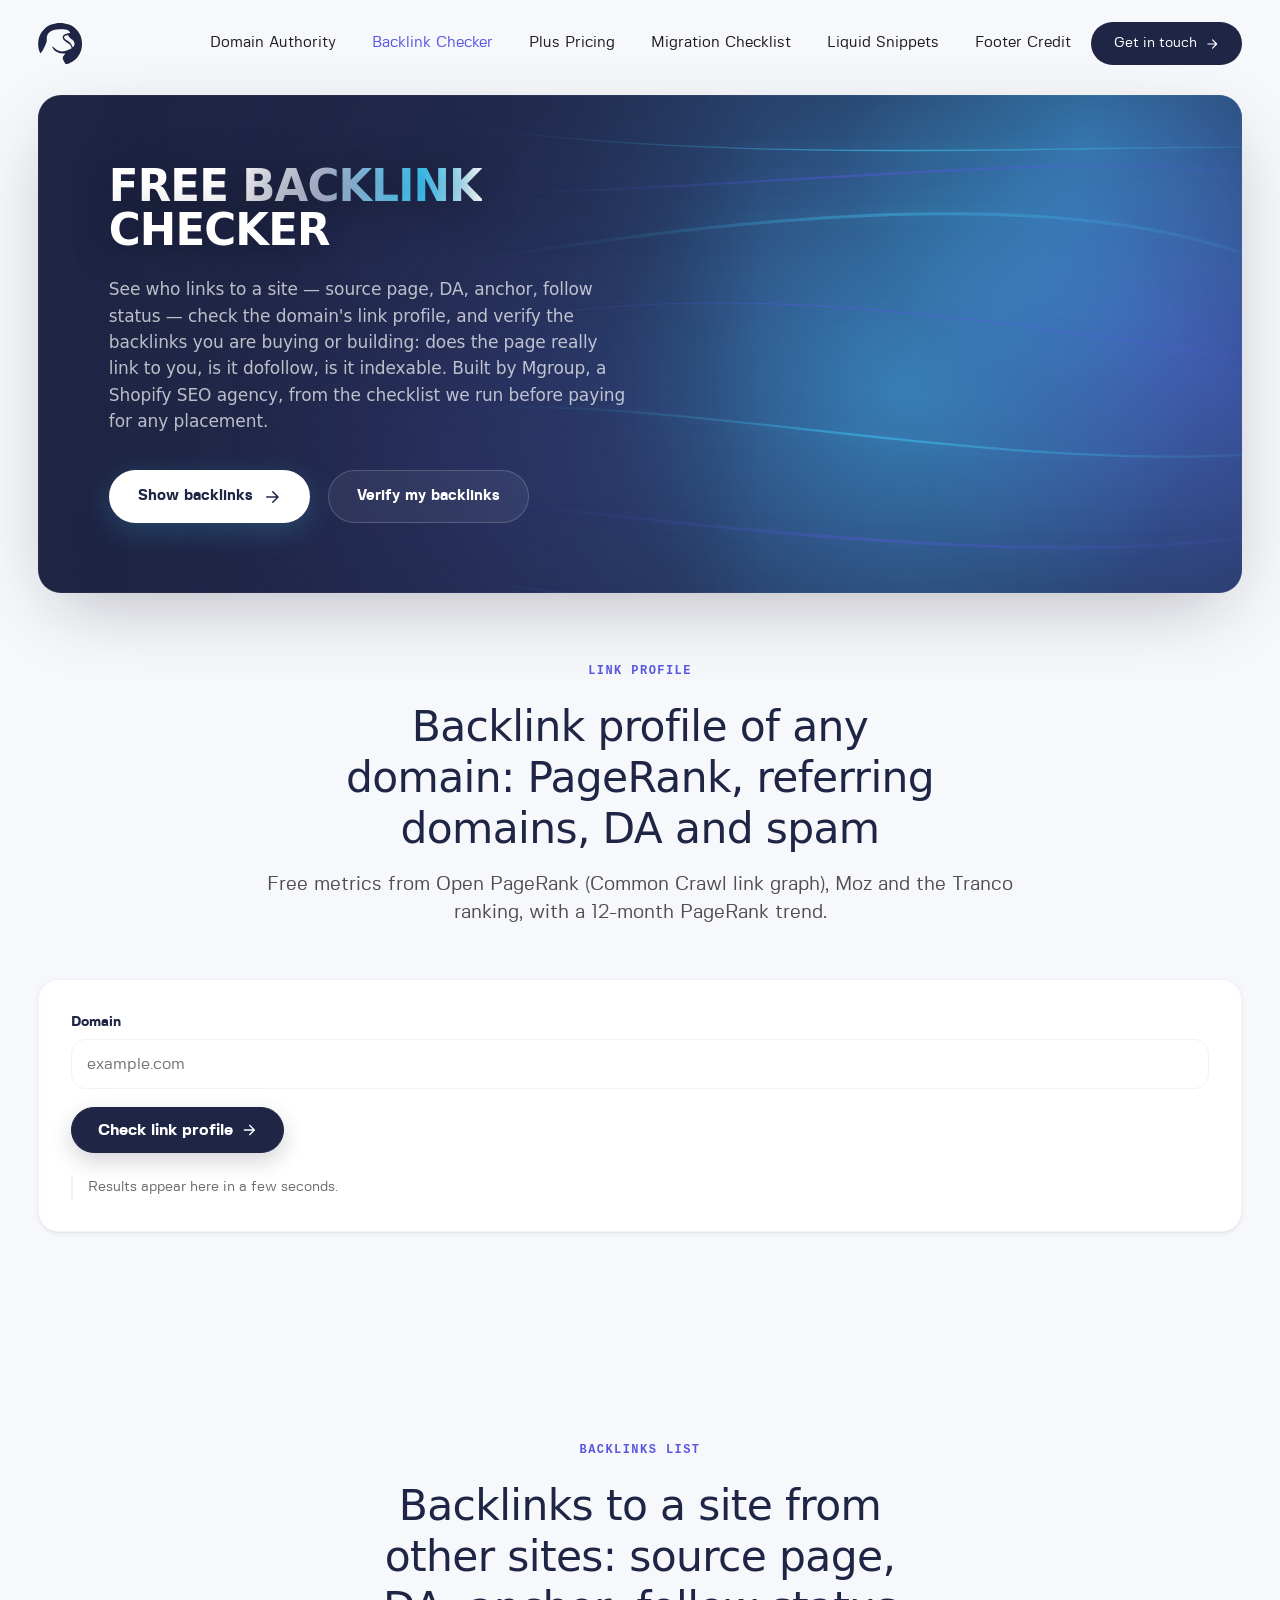
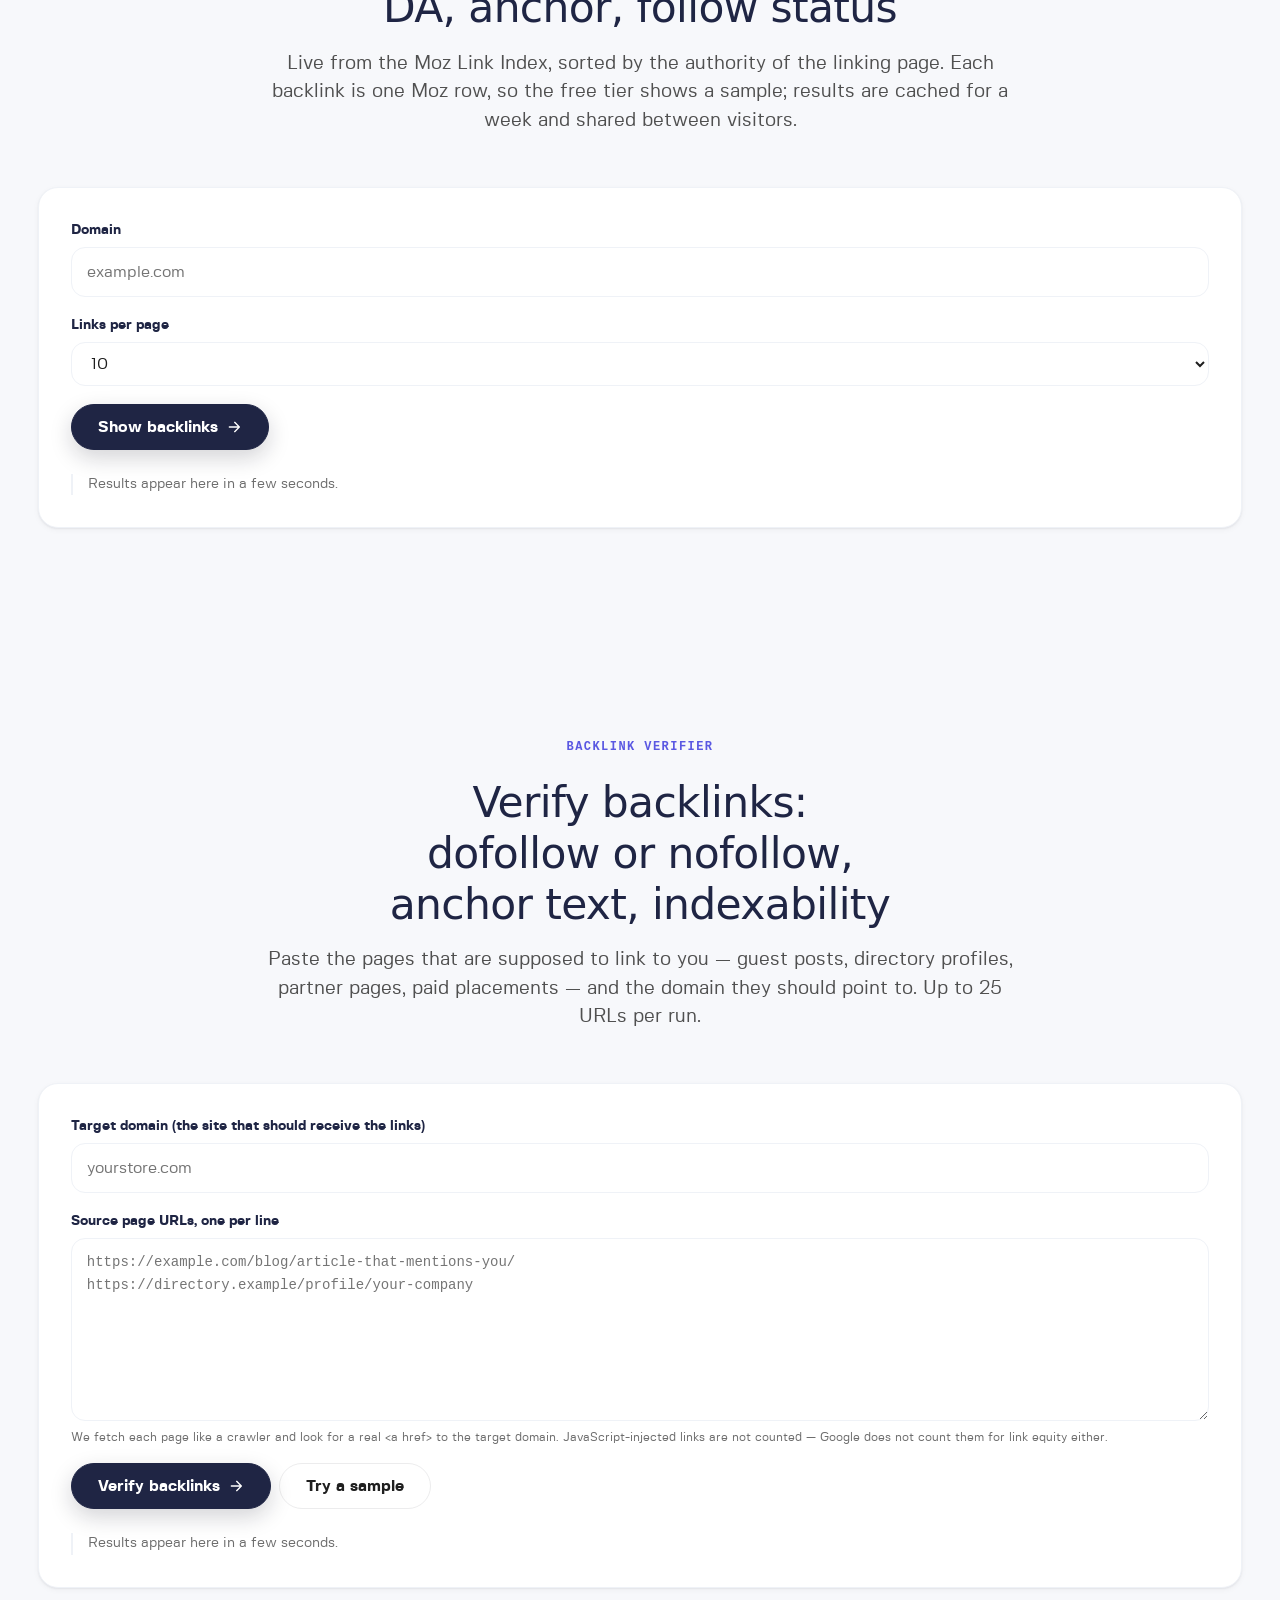
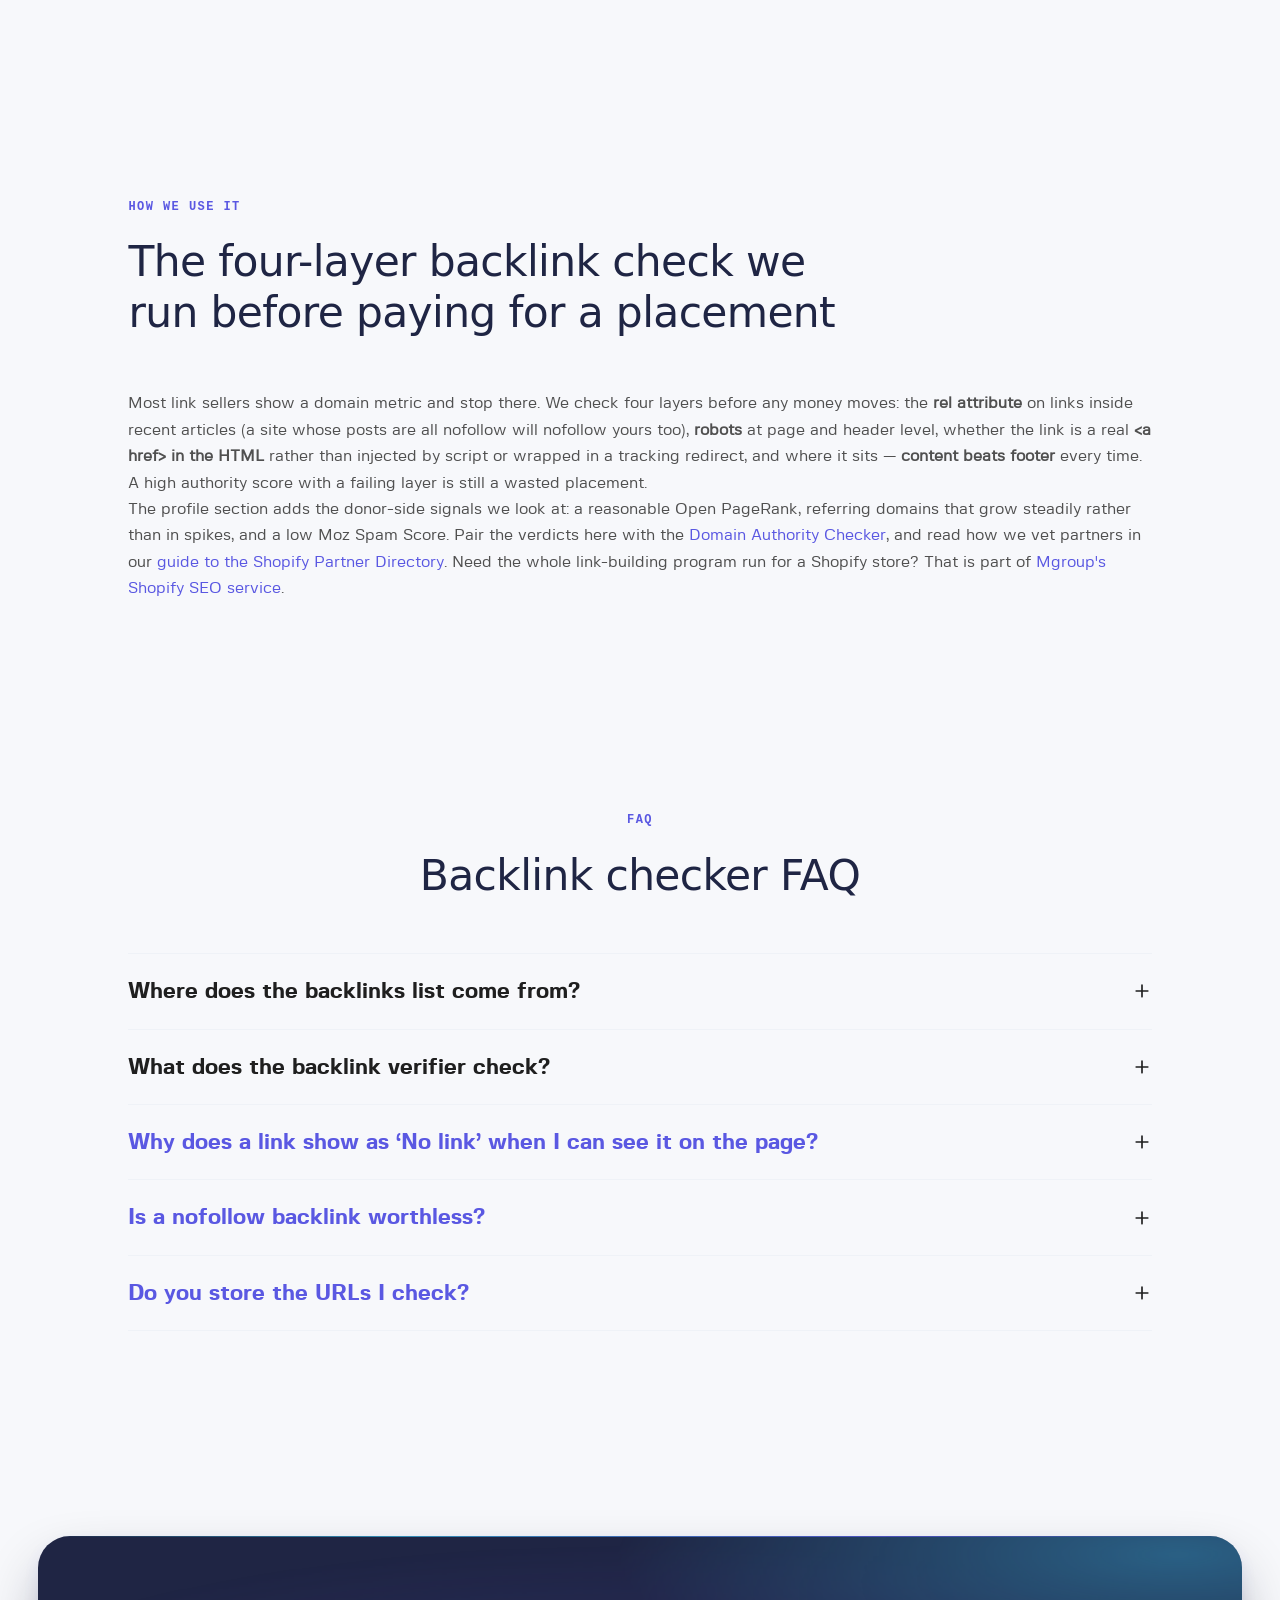
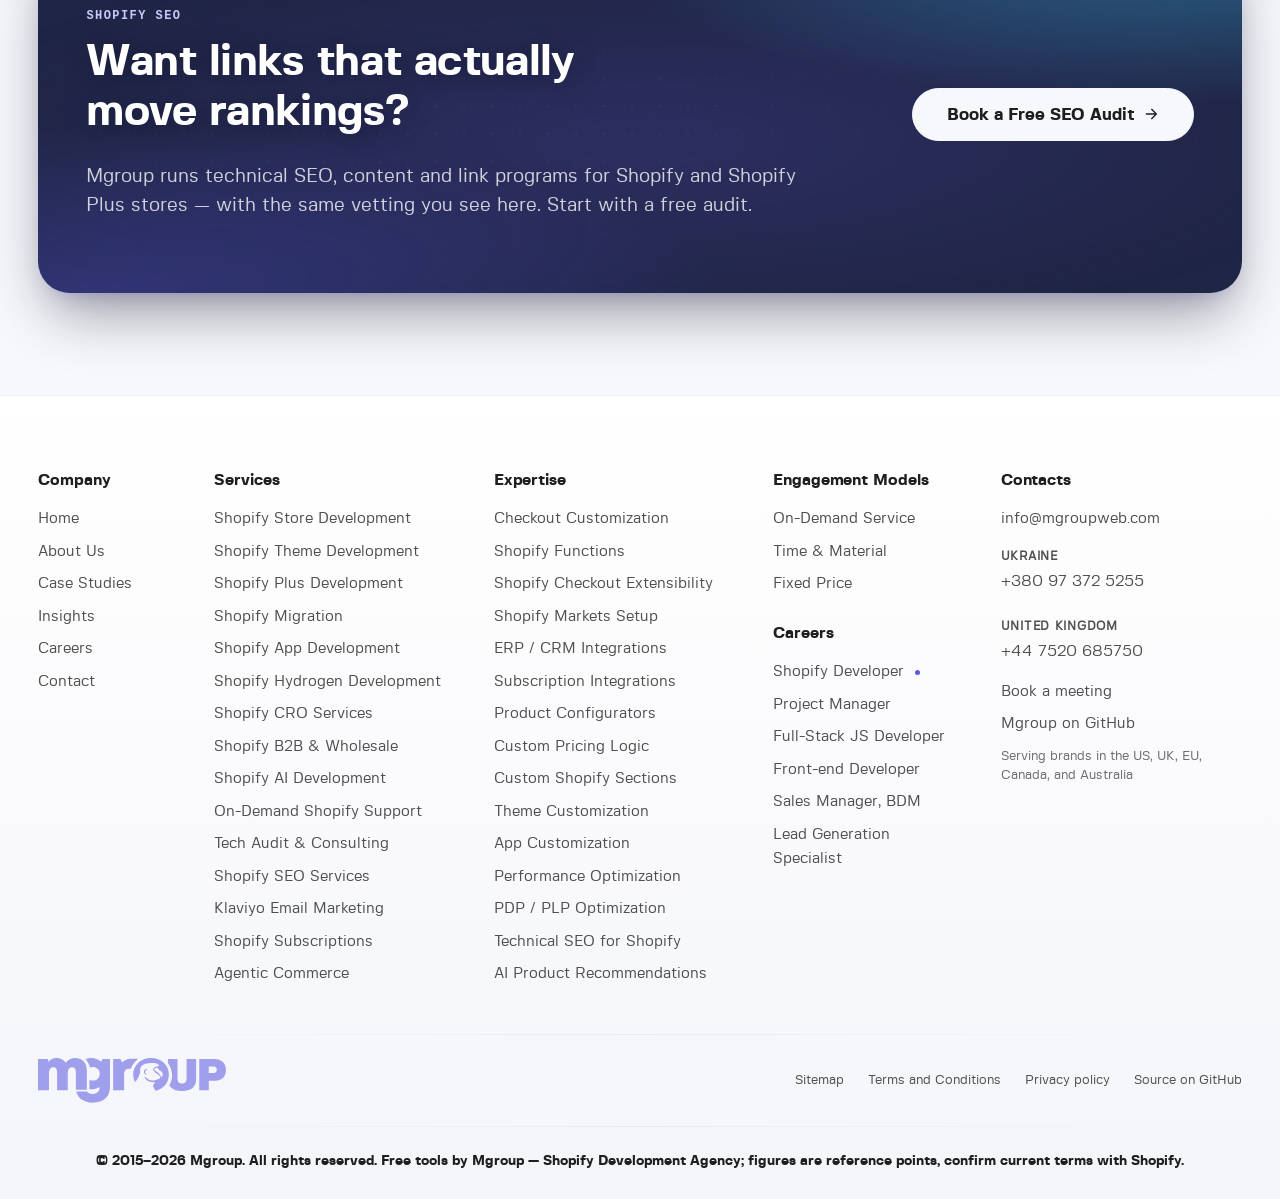
==== commit fea3b3fd: "Footer credit page: live preview, Liquid/HTML/img/React/WordPress/CSS variants with copy, install st" ====
--- a/backlink-checker/index.html
+++ b/backlink-checker/index.html
@@ -40,6 +40,7 @@
       <li><a href="../shopify-plus-pricing-calculator/">Plus Pricing</a></li>
       <li><a href="../shopify-migration-checklist/">Migration Checklist</a></li>
       <li><a href="../shopify-liquid-snippets/">Liquid Snippets</a></li>
+      <li><a href="../footer-credit/">Footer Credit</a></li>
     </ul>
     <a class="hero-nav__cta" href="https://mgroupweb.com/grow-ecommerce-business/">Get in touch<svg width="14" height="14" viewBox="0 0 24 24" fill="none" aria-hidden="true"><path d="M5 12h14M13 5l7 7-7 7" stroke="currentColor" stroke-width="2" stroke-linecap="round" stroke-linejoin="round"/></svg></a>
   </div>
@@ -166,9 +167,9 @@
     <div class="mg-footer__copyright">© 2015–2026 <a href="https://mgroupweb.com/">Mgroup</a>. All rights reserved. Free tools by <a href="https://mgroupweb.com/">Mgroup — Shopify Development Agency</a>; figures are reference points, confirm current terms with Shopify.</div>
   </div>
 </footer>
-<script src="../assets/js/main.js?v=20260914l" defer></script>
-<script src="../assets/js/hero-aura.js?v=20260914l" defer></script>
-<script src="../assets/js/hero-ribbons.js?v=20260914l" defer></script>
-<script src="../assets/js/backlinks.js?v=20260914l" defer></script>
+<script src="../assets/js/main.js?v=20260916a" defer></script>
+<script src="../assets/js/hero-aura.js?v=20260916a" defer></script>
+<script src="../assets/js/hero-ribbons.js?v=20260916a" defer></script>
+<script src="../assets/js/backlinks.js?v=20260916a" defer></script>
 </body>
 </html>
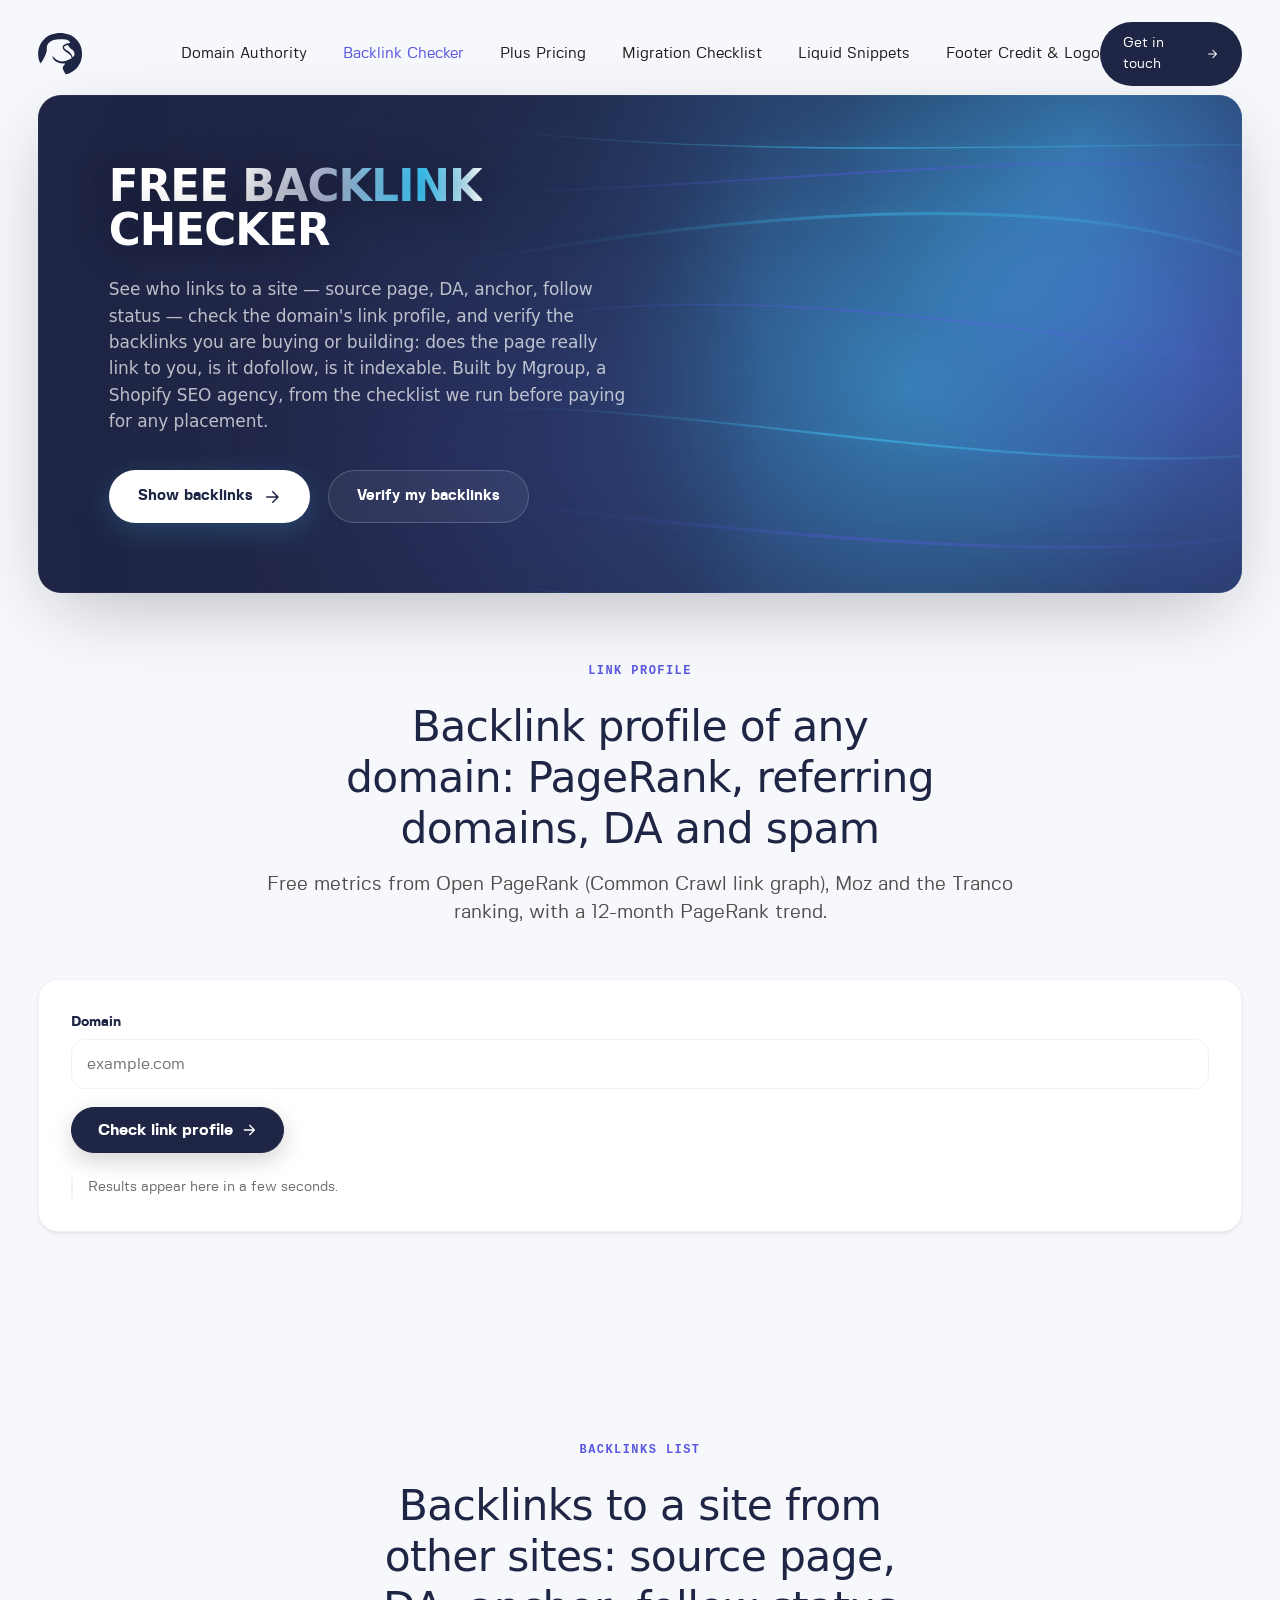
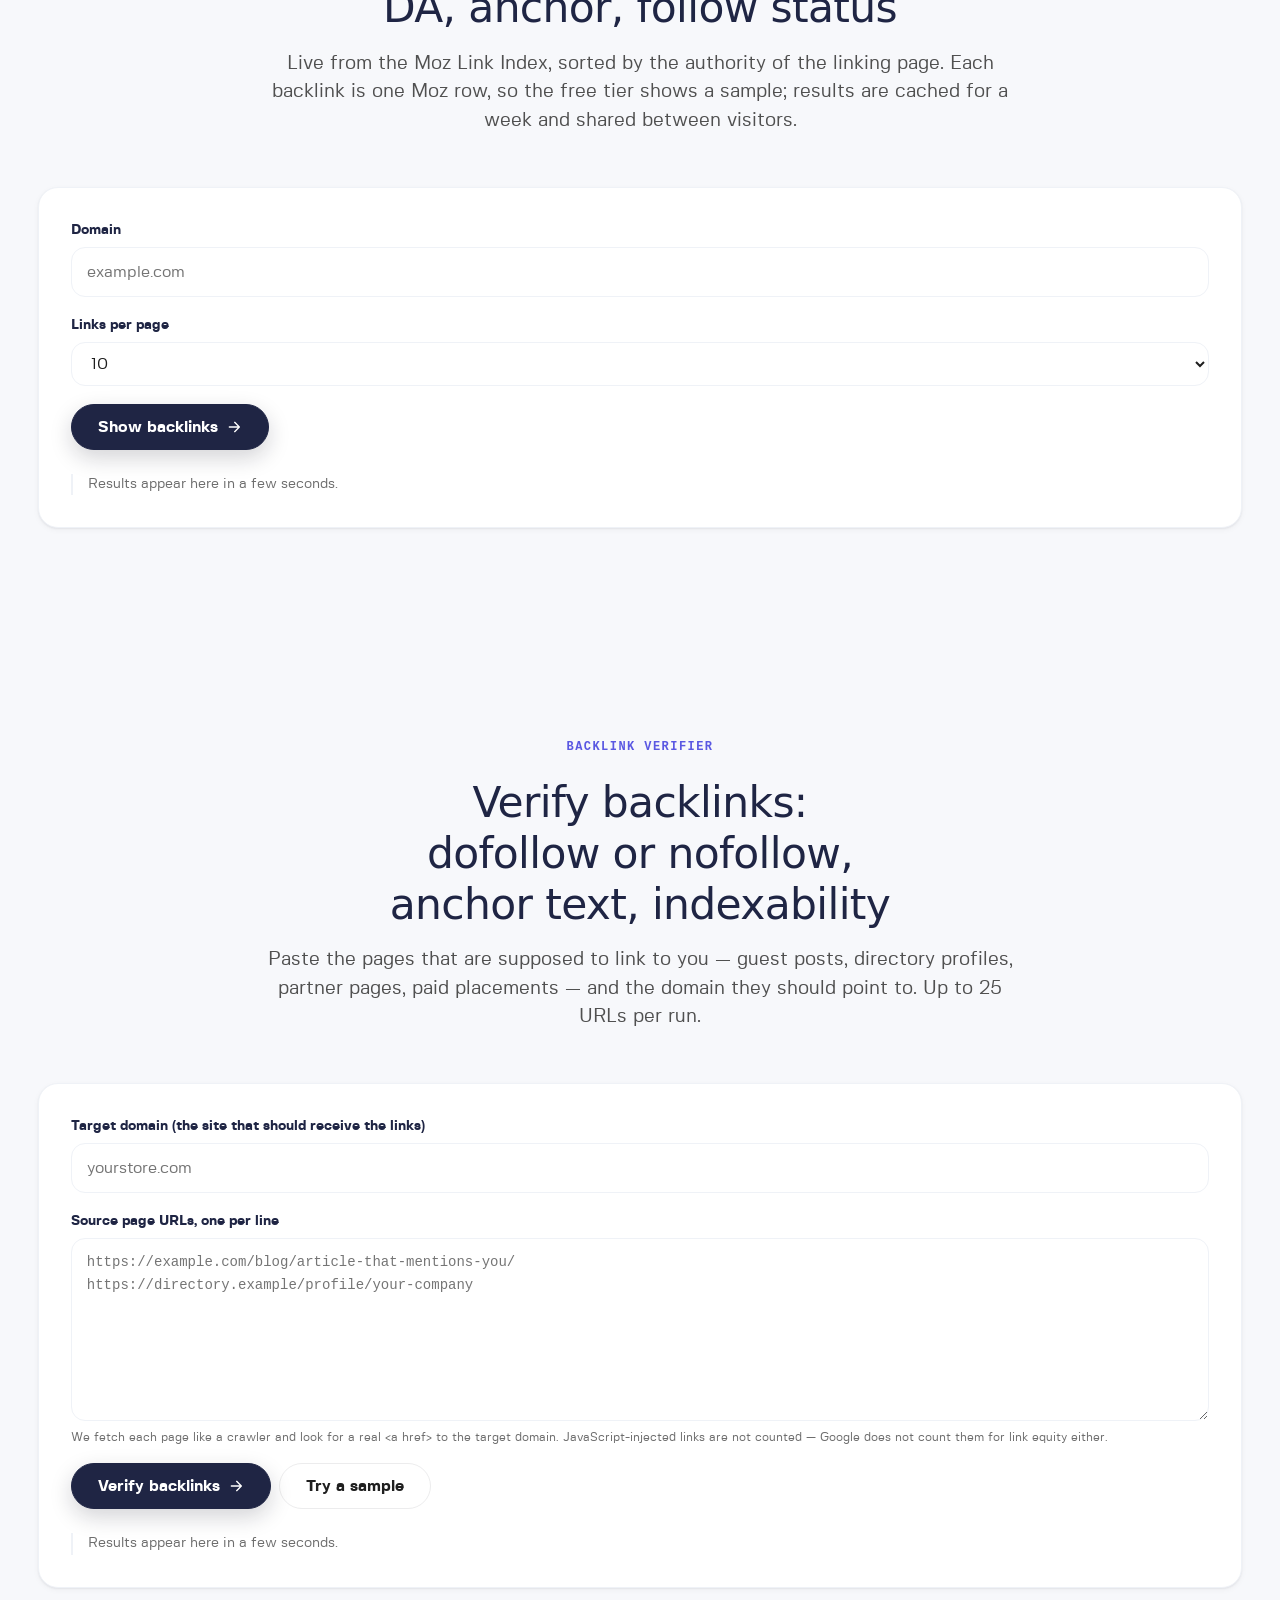
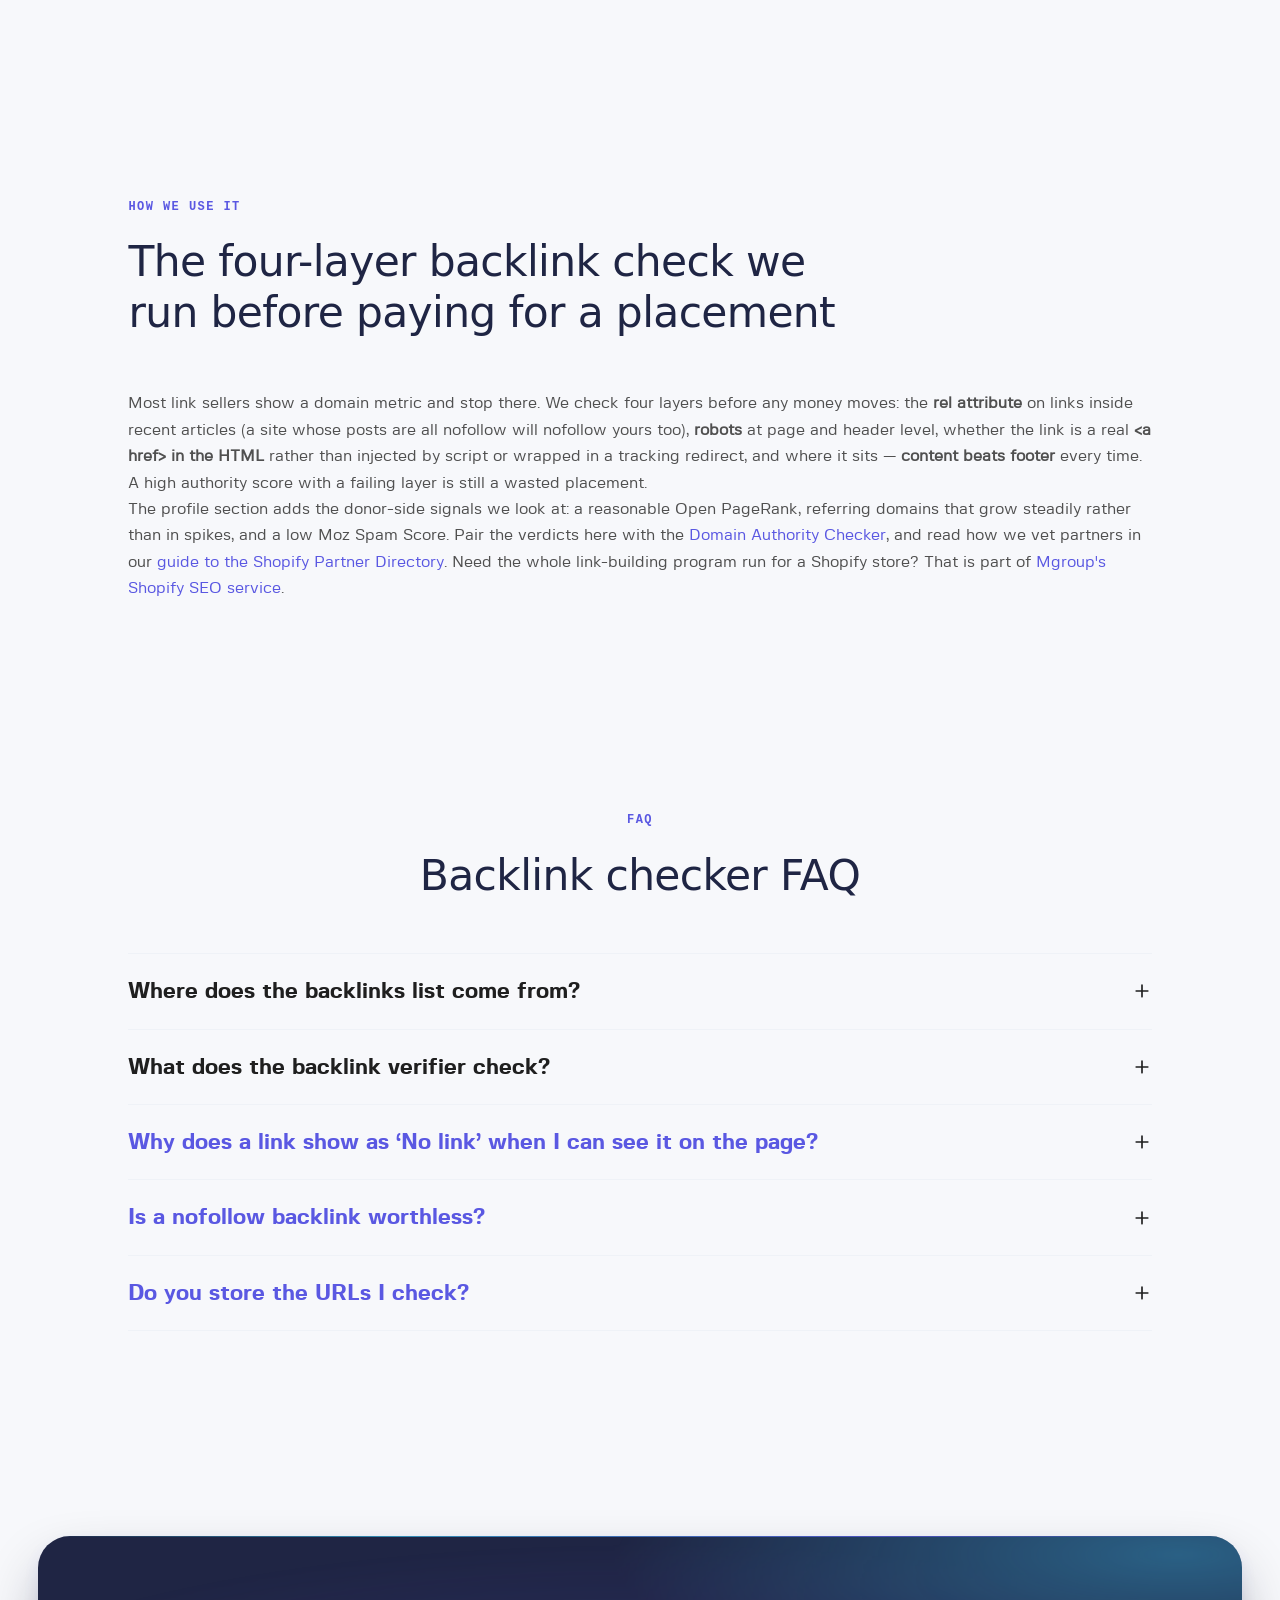
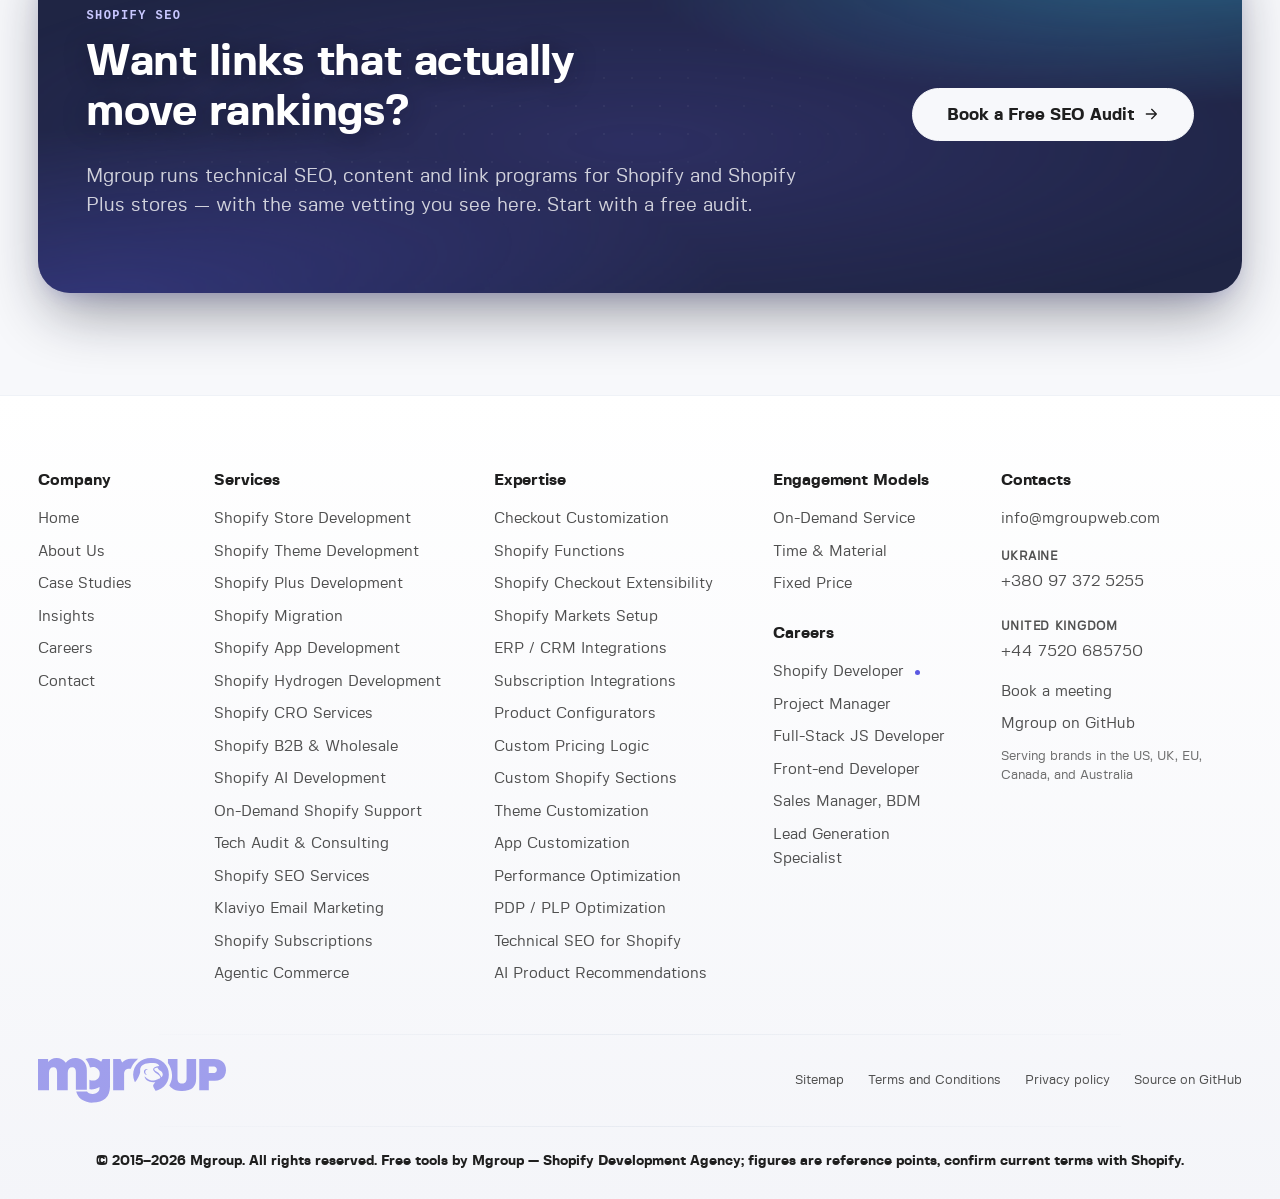
==== commit 2057c626: "Footer credit page: brand assets — wordmark/round/square logo download as SVG or PNG in any colour (" ====
--- a/backlink-checker/index.html
+++ b/backlink-checker/index.html
@@ -40,7 +40,7 @@
       <li><a href="../shopify-plus-pricing-calculator/">Plus Pricing</a></li>
       <li><a href="../shopify-migration-checklist/">Migration Checklist</a></li>
       <li><a href="../shopify-liquid-snippets/">Liquid Snippets</a></li>
-      <li><a href="../footer-credit/">Footer Credit</a></li>
+      <li><a href="../footer-credit/">Footer Credit &amp; Logo</a></li>
     </ul>
     <a class="hero-nav__cta" href="https://mgroupweb.com/grow-ecommerce-business/">Get in touch<svg width="14" height="14" viewBox="0 0 24 24" fill="none" aria-hidden="true"><path d="M5 12h14M13 5l7 7-7 7" stroke="currentColor" stroke-width="2" stroke-linecap="round" stroke-linejoin="round"/></svg></a>
   </div>
@@ -167,9 +167,9 @@
     <div class="mg-footer__copyright">© 2015–2026 <a href="https://mgroupweb.com/">Mgroup</a>. All rights reserved. Free tools by <a href="https://mgroupweb.com/">Mgroup — Shopify Development Agency</a>; figures are reference points, confirm current terms with Shopify.</div>
   </div>
 </footer>
-<script src="../assets/js/main.js?v=20260916a" defer></script>
-<script src="../assets/js/hero-aura.js?v=20260916a" defer></script>
-<script src="../assets/js/hero-ribbons.js?v=20260916a" defer></script>
-<script src="../assets/js/backlinks.js?v=20260916a" defer></script>
+<script src="../assets/js/main.js?v=20260916b" defer></script>
+<script src="../assets/js/hero-aura.js?v=20260916b" defer></script>
+<script src="../assets/js/hero-ribbons.js?v=20260916b" defer></script>
+<script src="../assets/js/backlinks.js?v=20260916b" defer></script>
 </body>
 </html>
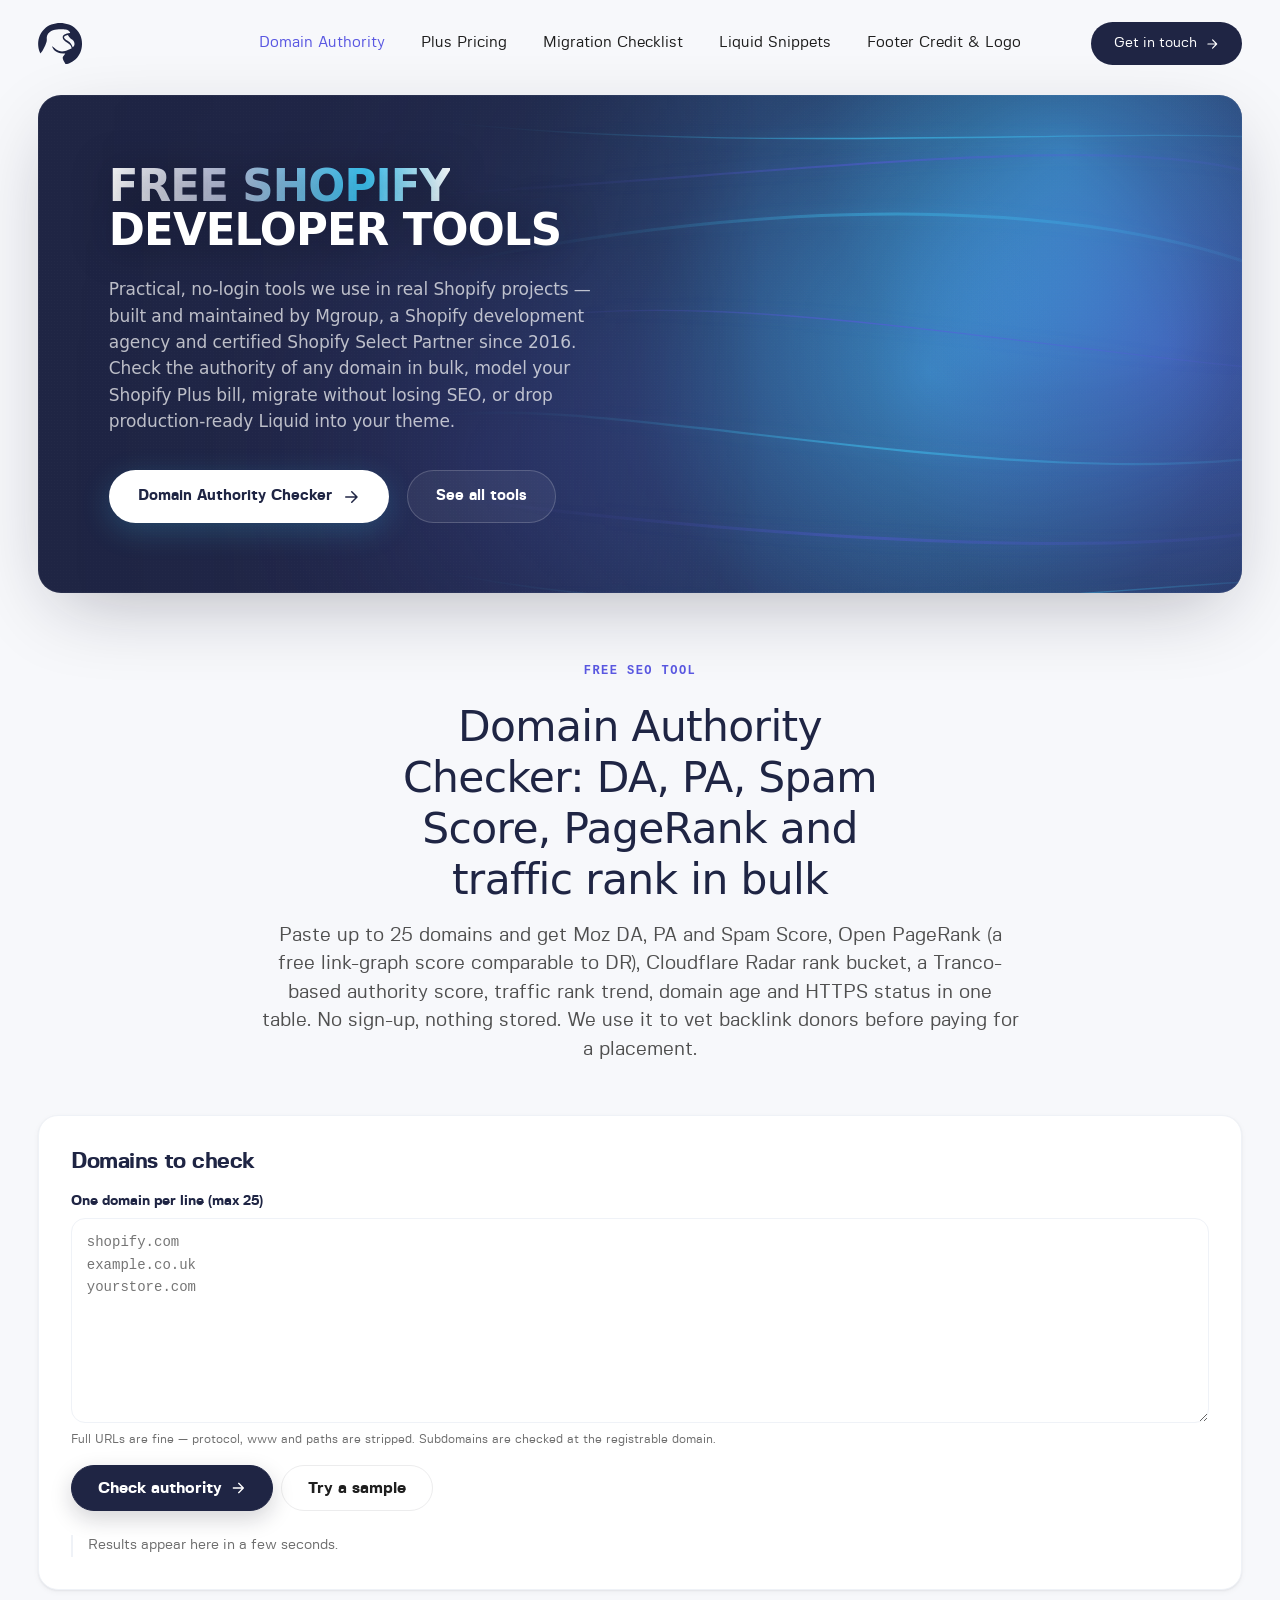
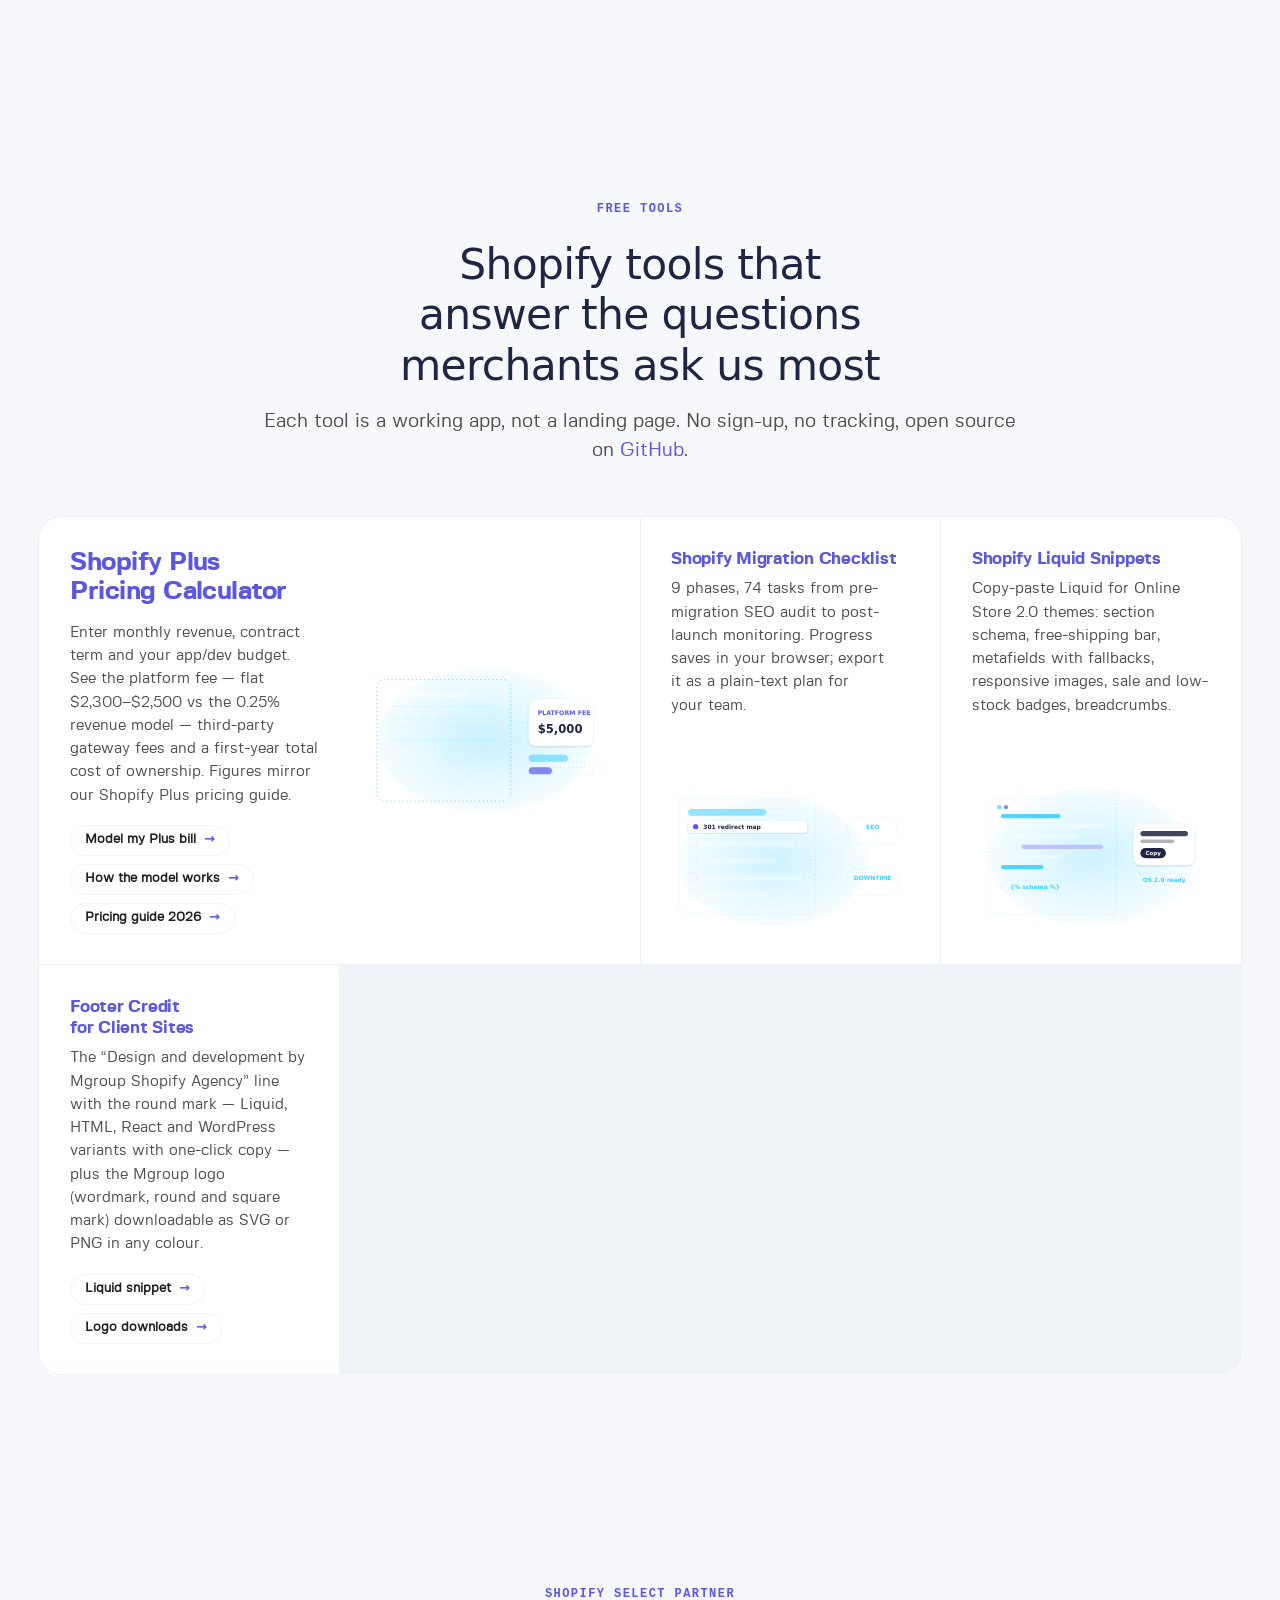
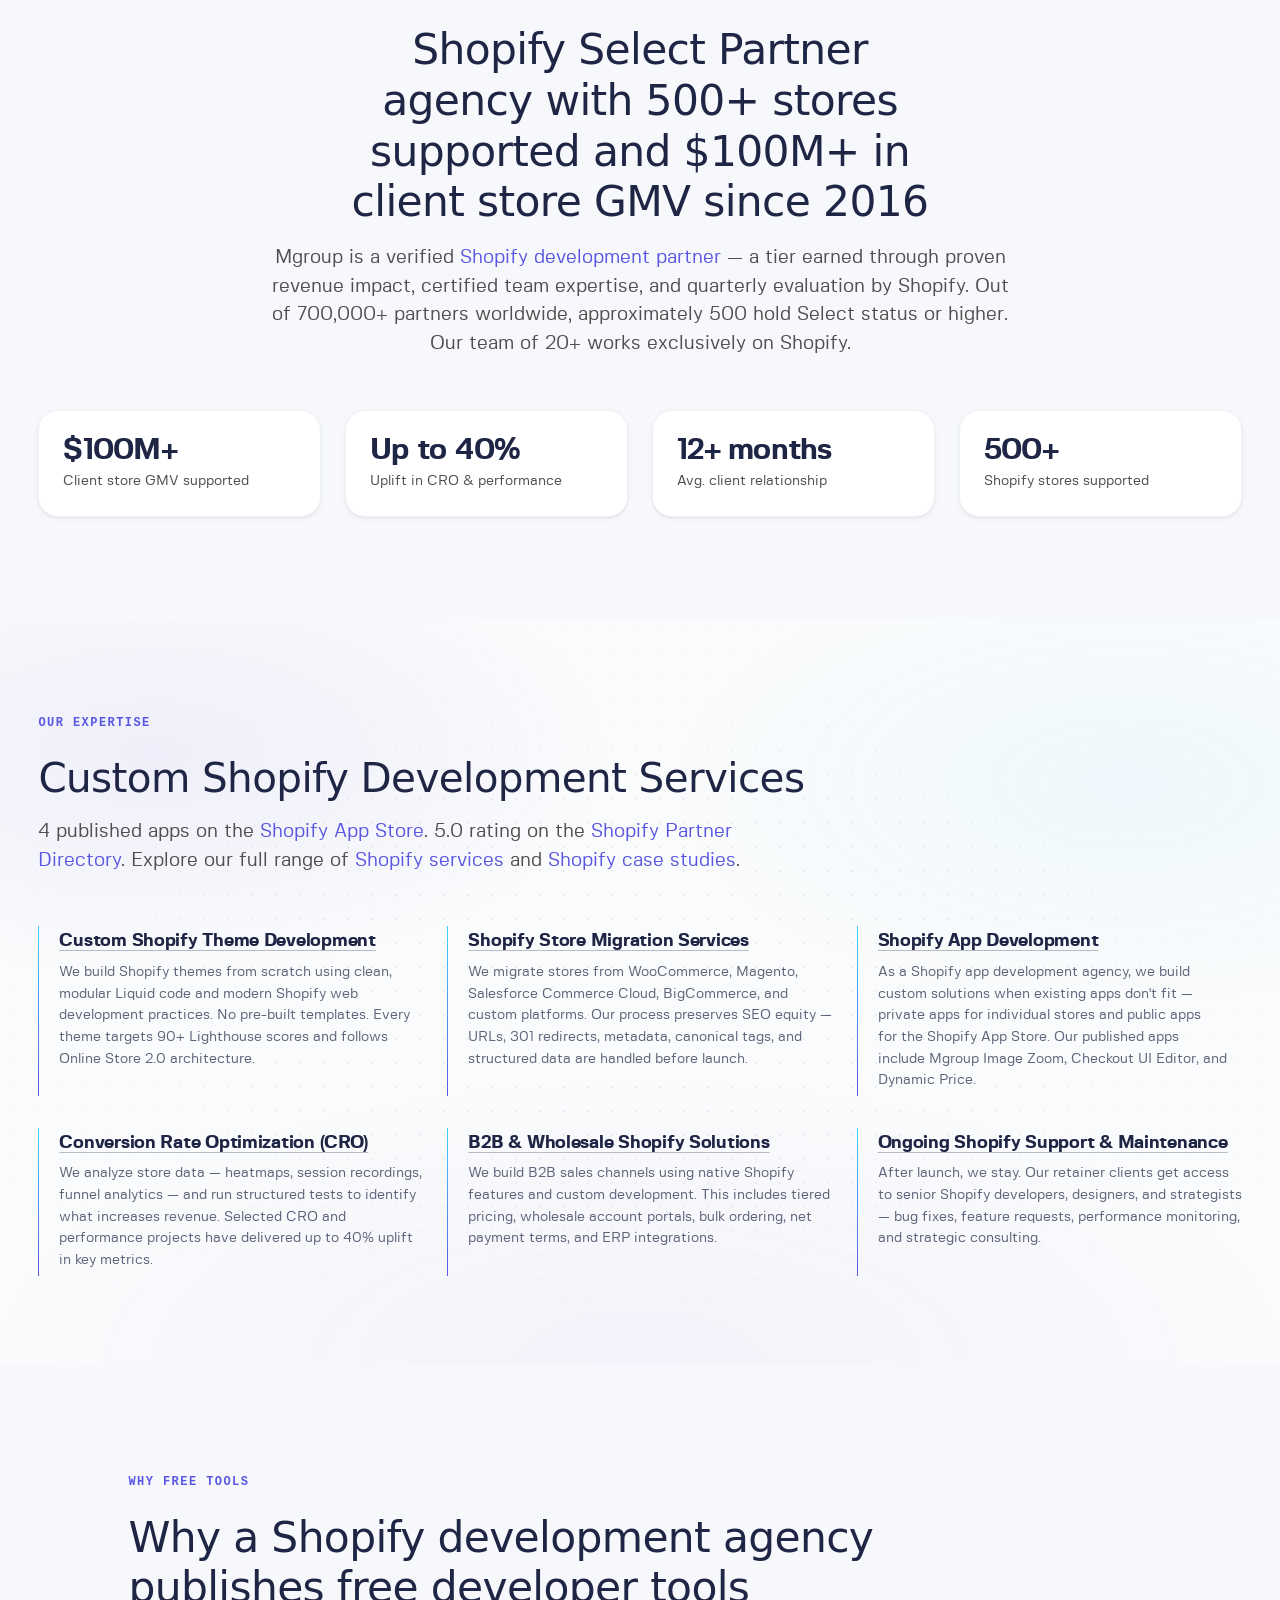
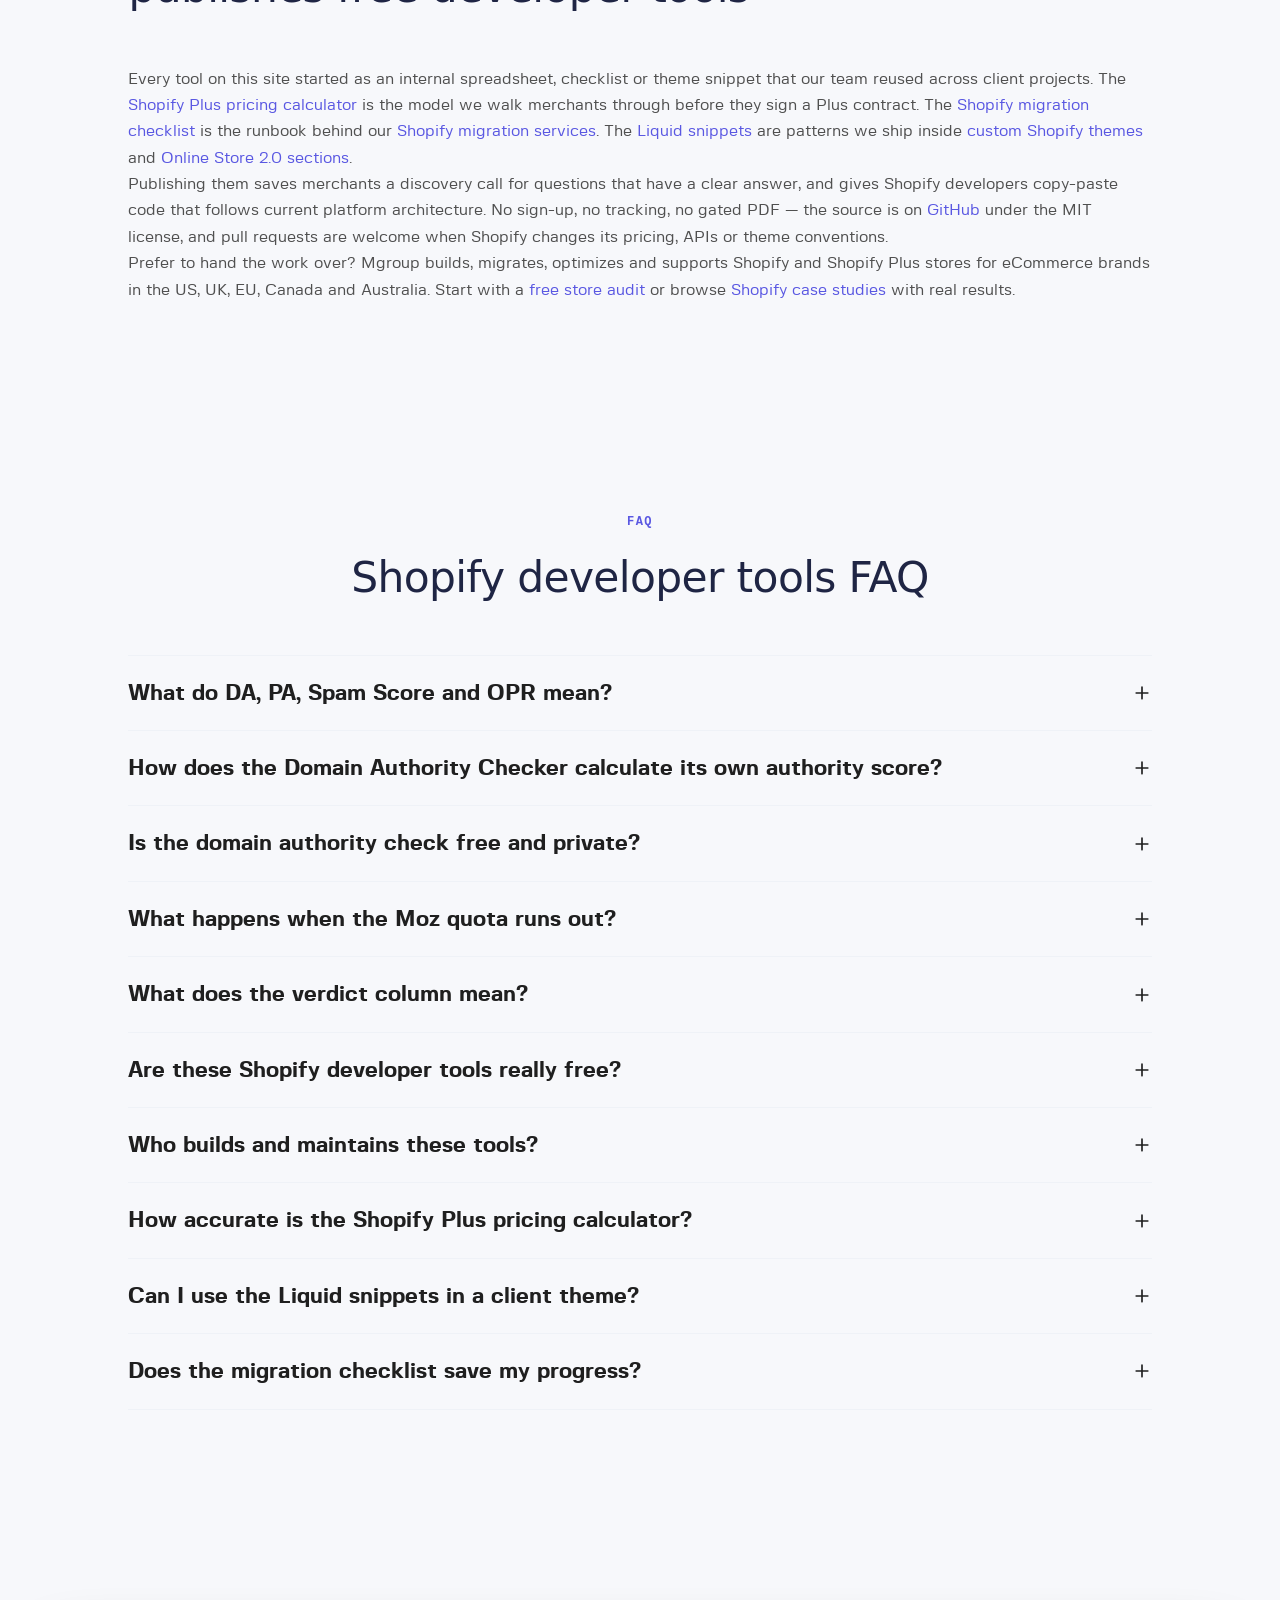
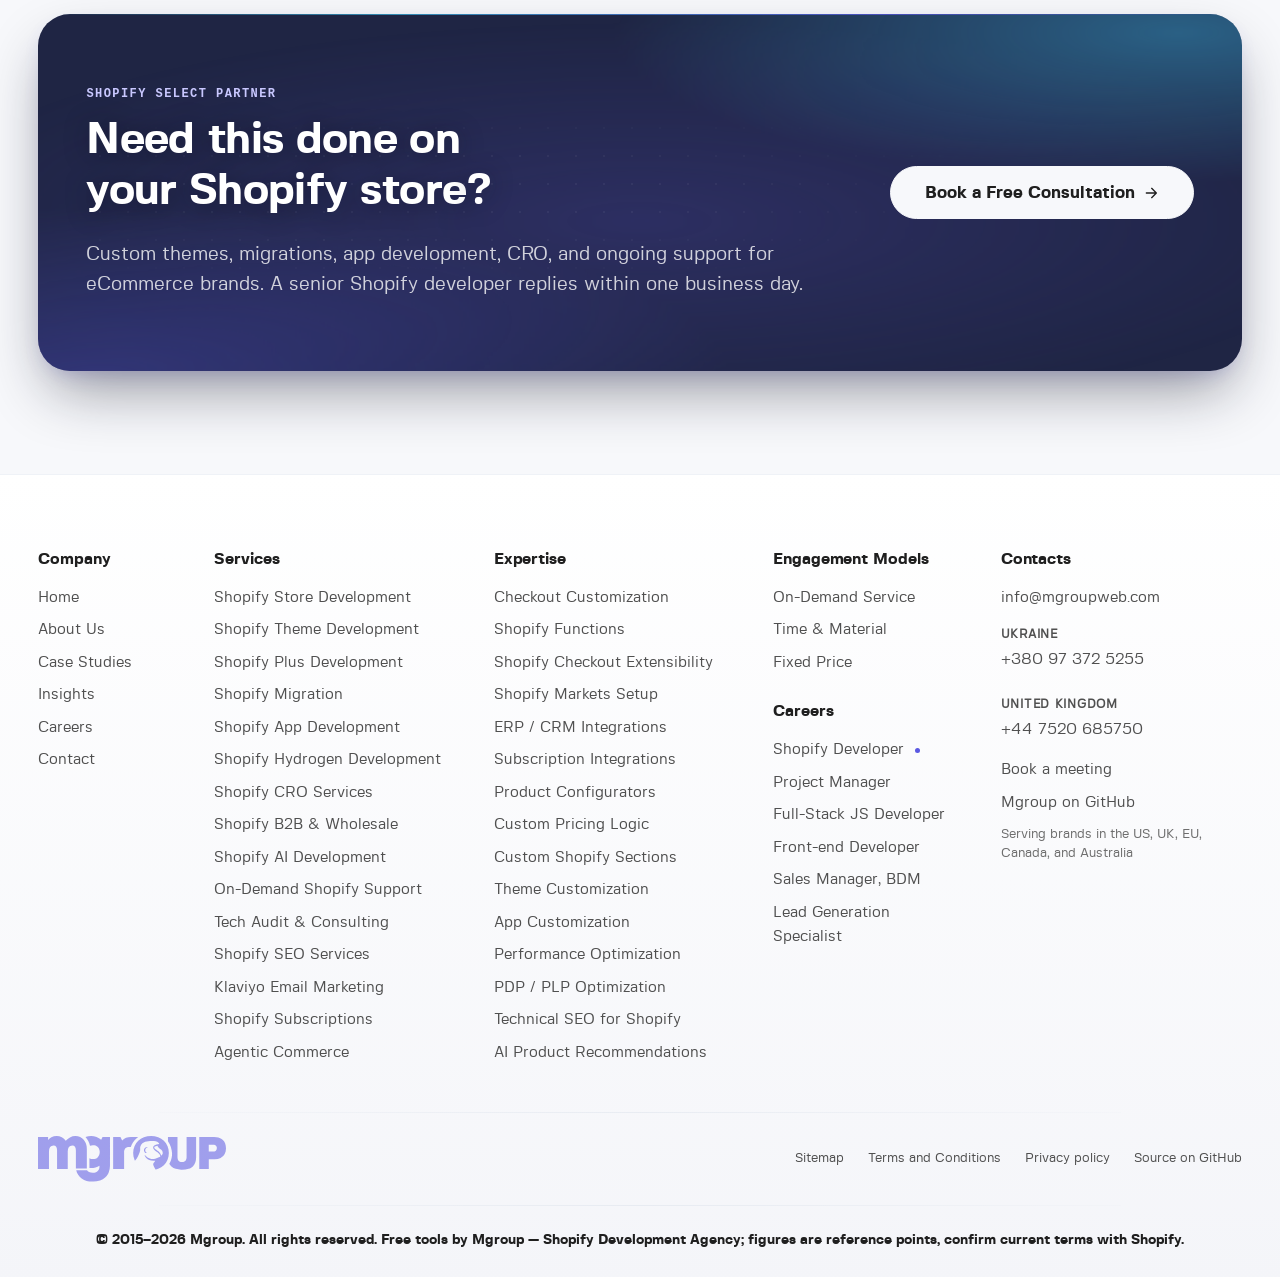
==== commit 5c3c091c: "Remove Backlink Checker page (noindex redirect stub), nav link, hub card and LD; footer-credit: drop" ====
--- a/backlink-checker/index.html
+++ b/backlink-checker/index.html
@@ -1,175 +1 @@
-<!DOCTYPE html>
-<html lang="en">
-<head>
-<meta charset="utf-8">
-<meta name="viewport" content="width=device-width, initial-scale=1">
-<title>Free Backlink Checker: Backlinks List, Dofollow Verification and Link Profile | Mgroup</title>
-<meta name="description" content="Free backlink checker: list backlinks to any site with source DA, anchor and follow status (Moz Link Index), see the link profile (Open PageRank, referring domains, Spam Score) and verify specific backlinks. No sign-up.">
-<link rel="canonical" href="https://mgroupweb.github.io/backlink-checker/">
-<meta name="robots" content="index, follow, max-image-preview:large">
-<meta name="theme-color" content="#1F2544">
-<meta property="og:type" content="website">
-<meta property="og:site_name" content="Mgroup Shopify Developer Tools">
-<meta property="og:title" content="Free Backlink Checker: Backlinks List, Dofollow Verification and Link Profile | Mgroup">
-<meta property="og:description" content="Free backlink checker: list backlinks to any site with source DA, anchor and follow status (Moz Link Index), see the link profile (Open PageRank, referring domains, Spam Score) and verify specific backlinks. No sign-up.">
-<meta property="og:url" content="https://mgroupweb.github.io/backlink-checker/">
-<meta property="og:image" content="https://mgroupweb.github.io/assets/img/og.png">
-<meta property="og:image:width" content="1200">
-<meta property="og:image:height" content="630">
-<meta name="twitter:card" content="summary_large_image">
-<meta name="twitter:site" content="@MgroupWeb">
-<meta name="twitter:title" content="Free Backlink Checker: Backlinks List, Dofollow Verification and Link Profile | Mgroup">
-<meta name="twitter:description" content="Free backlink checker: list backlinks to any site with source DA, anchor and follow status (Moz Link Index), see the link profile (Open PageRank, referring domains, Spam Score) and verify specific backlinks. No sign-up.">
-<meta name="twitter:image" content="https://mgroupweb.github.io/assets/img/og.png">
-<link rel="icon" href="../assets/img/mark.svg" type="image/svg+xml">
-<link rel="preload" href="../assets/fonts/fivosans/fivosans-bold-webfont.woff2" as="font" type="font/woff2" crossorigin>
-<link rel="preload" href="../assets/fonts/fivosans/fivosans-regular-webfont.woff2" as="font" type="font/woff2" crossorigin>
-<link rel="stylesheet" href="../assets/css/main-shared.css">
-<link rel="stylesheet" href="../assets/css/main-service.css">
-<link rel="stylesheet" href="../assets/css/tools.css">
-<script type="application/ld+json">{"@context": "https://schema.org", "@graph": [{"@type": "Organization", "@id": "https://mgroupweb.com/#organization", "name": "Mgroup", "url": "https://mgroupweb.com/", "logo": "https://mgroupweb.github.io/assets/img/mark.svg", "sameAs": ["https://www.linkedin.com/company/monkeygroup-llc/", "https://twitter.com/MgroupWeb", "https://www.facebook.com/mgroup.dp", "https://www.instagram.com/mgroupweb/", "https://www.shopify.com/partners/directory/partner/mgroup", "https://github.com/mgroupweb"]}, {"@type": "WebApplication", "name": "Backlink Checker", "url": "https://mgroupweb.github.io/backlink-checker/", "applicationCategory": "SEO tool", "operatingSystem": "Any", "isAccessibleForFree": true, "offers": {"@type": "Offer", "price": "0", "priceCurrency": "USD"}, "publisher": {"@id": "https://mgroupweb.com/#organization"}, "description": "Verify backlinks (dofollow/nofollow, anchor, indexability) and check a domain's link profile for free."}, {"@type": "BreadcrumbList", "itemListElement": [{"@type": "ListItem", "position": 1, "name": "Tools", "item": "https://mgroupweb.github.io/"}, {"@type": "ListItem", "position": 2, "name": "Backlink Checker", "item": "https://mgroupweb.github.io/backlink-checker/"}]}, {"@type": "FAQPage", "mainEntity": [{"@type": "Question", "name": "Where does the backlinks list come from?", "acceptedAnswer": {"@type": "Answer", "text": "From the Moz Link Index through Mgroup's proxy, sorted by the authority of the linking page, with anchor text, follow status, target URL and first-seen date. Moz bills one row per link, so the free allowance is a sample rather than the full profile; results are cached for a week and shared between visitors. Complete lists of hundreds of thousands of links exist only in paid indexes (Ahrefs, Moz, Semrush, Majestic)."}}, {"@type": "Question", "name": "What does the backlink verifier check?", "acceptedAnswer": {"@type": "Answer", "text": "It fetches the source page like a crawler and reports the HTTP status, whether an actual  to your domain exists in the HTML, the rel attribute (follow, nofollow, sponsored, ugc), the anchor text, where the link sits (content, nav, footer), whether the page is indexable (meta robots / X-Robots-Tag) and where its canonical points. Links injected by JavaScript are not seen, which is the same thing Google ignores for link equity."}}, {"@type": "Question", "name": "Why does a link show as ‘No link’ when I can see it on the page?", "acceptedAnswer": {"@type": "Answer", "text": "Usually the link is rendered by JavaScript after load, sits behind a redirect script (r.example.com/redirect?...) or is a plain-text mention without an anchor tag. None of those pass authority. Some sites also serve different HTML to crawlers; the verifier identifies itself as a bot."}}, {"@type": "Question", "name": "Is a nofollow backlink worthless?", "acceptedAnswer": {"@type": "Answer", "text": "Not worthless, but it passes no ranking signal by itself. Nofollow links from real sites still bring referral traffic, brand mentions that AI answer engines pick up, and diversity in your link profile. For ranking, prioritise dofollow links inside editorial content on topically related sites."}}, {"@type": "Question", "name": "Do you store the URLs I check?", "acceptedAnswer": {"@type": "Answer", "text": "No. Source pages are fetched by our Cloudflare Worker on demand and the result is returned to your browser; nothing is logged or kept. Link-profile metrics are cached per domain for up to 30 days so repeated checks do not spend API quota."}}]}]}</script>
-</head>
-<body class="is-page-inner service-page tools-page">
-<nav class="hero-nav" aria-label="Primary">
-  <a class="hero-nav__logo" href="../" aria-label="Mgroup Shopify Developer Tools — home"><span class="hero-nav__logo-mark" aria-hidden="true"><svg viewBox="0 0 68 64" fill="none" xmlns="http://www.w3.org/2000/svg" aria-hidden="true"><path d="M2.81379 19.4222C4.44167 15.5546 6.84496 12.0652 9.87395 9.17135C12.9882 6.2424 16.6393 3.94925 20.6242 2.4194C29.3958 -0.804248 39.0202 -0.804248 47.7918 2.4194C51.7901 3.94488 55.4544 6.23825 58.5797 9.17135C61.5854 12.077 63.9743 15.5641 65.6023 19.4222C67.2696 23.5452 68.0831 27.9662 67.9933 32.4155C68.0702 36.8612 67.2438 41.2759 65.5646 45.3898C63.9546 49.254 61.578 52.7483 58.5797 55.6596C55.4594 58.5993 51.7938 60.8936 47.7918 62.4116C46.132 63.0696 44.4186 63.5822 42.6708 63.9435V63.7922C40.1292 58.7424 37.2109 55.2813 38.5665 52.312C39.4137 50.4207 42.9156 46.9785 41.9742 47.092C25.5005 48.7942 21.415 36.7655 22.0928 36.1224C22.7705 35.4794 26.6866 42.099 34.7258 43.6877C41.4094 45.0683 52.0279 38.9405 52.0279 38.9405C51.4442 33.0585 45.2501 30.7133 42.0119 28.0655C34.8011 22.1457 37.8887 16.5664 49.5427 15.3748C50.3711 15.2803 47.66 10.325 43.085 10.0792C36.4014 9.682 18.8733 8.05548 14.3172 18.9872C12.4344 23.5074 14.8067 25.3798 12.6039 31.0727C10.8906 35.4794 8.3678 42.4205 3.64219 47.1298C3.34096 46.5624 3.05853 45.9761 2.79494 45.352C1.06866 41.2608 0.19101 36.859 0.215637 32.4155C0.191383 27.9518 1.07554 23.5302 2.81379 19.4222ZM46.1162 18.59C32.1841 21.8053 47.0575 27.4414 49.6368 30.4864C51.5504 32.4605 52.8969 34.9176 53.5341 37.5977C54.3351 37.0506 55.0067 36.3334 55.5013 35.4967C55.9958 34.66 56.3012 33.7243 56.3958 32.7559C56.6217 26.6092 51.689 25.0772 50.2205 23.829C48.545 22.3494 47.1539 20.5737 46.1162 18.59Z" fill="currentColor"/></svg></span></a>
-  <div class="hero-nav__menu" id="nav-menu">
-    <div class="hero-nav__menu-bar" aria-hidden="true"><a class="hero-nav__menu-logo" href="../" aria-label="Mgroup home"><svg viewBox="0 0 68 64" fill="none" xmlns="http://www.w3.org/2000/svg" aria-hidden="true"><path d="M2.81379 19.4222C4.44167 15.5546 6.84496 12.0652 9.87395 9.17135C12.9882 6.2424 16.6393 3.94925 20.6242 2.4194C29.3958 -0.804248 39.0202 -0.804248 47.7918 2.4194C51.7901 3.94488 55.4544 6.23825 58.5797 9.17135C61.5854 12.077 63.9743 15.5641 65.6023 19.4222C67.2696 23.5452 68.0831 27.9662 67.9933 32.4155C68.0702 36.8612 67.2438 41.2759 65.5646 45.3898C63.9546 49.254 61.578 52.7483 58.5797 55.6596C55.4594 58.5993 51.7938 60.8936 47.7918 62.4116C46.132 63.0696 44.4186 63.5822 42.6708 63.9435V63.7922C40.1292 58.7424 37.2109 55.2813 38.5665 52.312C39.4137 50.4207 42.9156 46.9785 41.9742 47.092C25.5005 48.7942 21.415 36.7655 22.0928 36.1224C22.7705 35.4794 26.6866 42.099 34.7258 43.6877C41.4094 45.0683 52.0279 38.9405 52.0279 38.9405C51.4442 33.0585 45.2501 30.7133 42.0119 28.0655C34.8011 22.1457 37.8887 16.5664 49.5427 15.3748C50.3711 15.2803 47.66 10.325 43.085 10.0792C36.4014 9.682 18.8733 8.05548 14.3172 18.9872C12.4344 23.5074 14.8067 25.3798 12.6039 31.0727C10.8906 35.4794 8.3678 42.4205 3.64219 47.1298C3.34096 46.5624 3.05853 45.9761 2.79494 45.352C1.06866 41.2608 0.19101 36.859 0.215637 32.4155C0.191383 27.9518 1.07554 23.5302 2.81379 19.4222ZM46.1162 18.59C32.1841 21.8053 47.0575 27.4414 49.6368 30.4864C51.5504 32.4605 52.8969 34.9176 53.5341 37.5977C54.3351 37.0506 55.0067 36.3334 55.5013 35.4967C55.9958 34.66 56.3012 33.7243 56.3958 32.7559C56.6217 26.6092 51.689 25.0772 50.2205 23.829C48.545 22.3494 47.1539 20.5737 46.1162 18.59Z" fill="currentColor"/></svg></a></div>
-    <ul class="hero-nav__links">
-      <li><a href="../#authority">Domain Authority</a></li>
-      <li><a href="../backlink-checker/" aria-current="page">Backlink Checker</a></li>
-      <li><a href="../shopify-plus-pricing-calculator/">Plus Pricing</a></li>
-      <li><a href="../shopify-migration-checklist/">Migration Checklist</a></li>
-      <li><a href="../shopify-liquid-snippets/">Liquid Snippets</a></li>
-      <li><a href="../footer-credit/">Footer Credit &amp; Logo</a></li>
-    </ul>
-    <a class="hero-nav__cta" href="https://mgroupweb.com/grow-ecommerce-business/">Get in touch<svg width="14" height="14" viewBox="0 0 24 24" fill="none" aria-hidden="true"><path d="M5 12h14M13 5l7 7-7 7" stroke="currentColor" stroke-width="2" stroke-linecap="round" stroke-linejoin="round"/></svg></a>
-  </div>
-  <button class="hero-nav__burger" id="nav-burger" type="button" aria-expanded="false" aria-controls="nav-menu" aria-label="Open menu"><svg class="menuicon" xmlns="http://www.w3.org/2000/svg" width="40" height="40" viewBox="0 0 50 50" aria-hidden="true"><title>Toggle Menu</title><g><line class="menuicon__bar" x1="13" y1="16.5" x2="37" y2="16.5"></line><line class="menuicon__bar" x1="13" y1="24.5" x2="37" y2="24.5"></line><line class="menuicon__bar" x1="13" y1="32.5" x2="37" y2="32.5"></line><circle class="menuicon__circle" r="23" cx="25" cy="25"></circle></g></svg></button>
-</nav>
-<section class="page-hero" aria-labelledby="page-title">
-  <canvas class="hero-aura" aria-hidden="true"></canvas>
-  <canvas class="hero-ribbons" aria-hidden="true"></canvas>
-  <div class="hero-content">
-    <div class="hero-content__text">
-      <h1 class="hero-title" id="page-title">Free <span class="grad">Backlink</span><br>Checker</h1>
-      <p class="hero-desc">See who links to a site — source page, DA, anchor, follow status — check the domain's link profile, and verify the backlinks you are buying or building: does the page really link to you, is it dofollow, is it indexable. Built by Mgroup, a Shopify SEO agency, from the checklist we run before paying for any placement.</p>
-      <div class="hero-actions"><a class="btn-pill btn-pill--white" href="#backlinks">Show backlinks<svg width="14" height="14" viewBox="0 0 24 24" fill="none" aria-hidden="true"><path d="M5 12h14M13 5l7 7-7 7" stroke="currentColor" stroke-width="2" stroke-linecap="round" stroke-linejoin="round"/></svg></a><a class="btn-pill btn-pill--ghost-light" href="#verify">Verify my backlinks</a></div>
-    </div>
-  </div>
-</section>
-
-<main id="main">
-
-  <section class="section" id="profile" aria-labelledby="profile-title">
-    <div class="container">
-      <header class="section__head section__head--center">
-        <span class="eyebrow">Link profile</span>
-        <h2 class="section__title" id="profile-title">Backlink profile of any domain: PageRank, referring domains, DA and spam</h2>
-        <p class="section__lead">Free metrics from Open PageRank (Common Crawl link graph), Moz and the Tranco ranking, with a 12-month PageRank trend.</p>
-      </header>
-      <div class="tool tool--wide">
-        <form class="panel" id="bl-profile-form" novalidate>
-          <div class="field"><label for="bl-domain">Domain</label><input class="input" id="bl-domain" type="text" placeholder="example.com" autocomplete="off" spellcheck="false"></div>
-          <div class="toolbar"><button class="btn btn--dark" type="submit">Check link profile<svg viewBox="0 0 24 24" fill="none" aria-hidden="true"><path d="M5 12h14M13 5l7 7-7 7" stroke="currentColor" stroke-width="2" stroke-linecap="round" stroke-linejoin="round"/></svg></button></div>
-          <p class="note" id="bl-profile-status" aria-live="polite">Results appear here in a few seconds.</p>
-        </form>
-        <div class="panel" id="bl-profile-out" hidden></div>
-      </div>
-    </div>
-  </section>
-
-  <section class="section" id="backlinks" aria-labelledby="backlinks-title">
-    <div class="container">
-      <header class="section__head section__head--center">
-        <span class="eyebrow">Backlinks list</span>
-        <h2 class="section__title" id="backlinks-title">Backlinks to a site from other sites: source page, DA, anchor, follow status</h2>
-        <p class="section__lead">Live from the Moz Link Index, sorted by the authority of the linking page. Each backlink is one Moz row, so the free tier shows a sample; results are cached for a week and shared between visitors.</p>
-      </header>
-      <div class="tool tool--wide">
-        <form class="panel" id="bl-list-form" novalidate>
-          <div class="field"><label for="bl-list-domain">Domain</label><input class="input" id="bl-list-domain" type="text" placeholder="example.com" autocomplete="off" spellcheck="false"></div>
-          <div class="field"><label for="bl-list-limit">Links per page</label><select class="input" id="bl-list-limit"><option value="5">5</option><option value="10" selected>10</option><option value="25">25</option><option value="50">50</option></select></div>
-          <div class="toolbar"><button class="btn btn--dark" type="submit">Show backlinks<svg viewBox="0 0 24 24" fill="none" aria-hidden="true"><path d="M5 12h14M13 5l7 7-7 7" stroke="currentColor" stroke-width="2" stroke-linecap="round" stroke-linejoin="round"/></svg></button></div>
-          <p class="note" id="bl-list-status" aria-live="polite">Results appear here in a few seconds.</p>
-        </form>
-        <div class="panel" id="bl-list-out" hidden>
-          <div class="alert" id="bl-list-alert" role="status" aria-live="polite" hidden></div>
-          <div class="result-hero" id="bl-list-summary"></div>
-          <div class="tools-table-wrap"><table class="tools-table auth-table"><thead><tr><th scope="col">Source page</th><th scope="col">DA</th><th scope="col">Spam</th><th scope="col">Anchor</th><th scope="col">rel</th><th scope="col">Target</th><th scope="col">First seen</th></tr></thead><tbody id="bl-list-tbody"></tbody></table></div>
-          <div class="toolbar"><button class="btn btn--dark btn--sm" type="button" id="bl-list-more" hidden>Load more</button><button class="btn btn--ghost btn--sm" type="button" id="bl-list-copy">Copy CSV</button></div>
-          <p class="note">Data: Moz Link Index via Mgroup's proxy. Moz counts one row per link; the shared free allowance is small, so use "Load more" deliberately. When the monthly allowance is spent, cached results keep working and the profile and verifier sections above and below are unaffected.</p>
-        </div>
-      </div>
-    </div>
-  </section>
-
-  <section class="section" id="verify" aria-labelledby="verify-title">
-    <div class="container">
-      <header class="section__head section__head--center">
-        <span class="eyebrow">Backlink verifier</span>
-        <h2 class="section__title" id="verify-title">Verify backlinks: dofollow or nofollow, anchor text, indexability</h2>
-        <p class="section__lead">Paste the pages that are supposed to link to you — guest posts, directory profiles, partner pages, paid placements — and the domain they should point to. Up to 25 URLs per run.</p>
-      </header>
-      <div class="tool tool--wide">
-        <form class="panel" id="bl-verify-form" novalidate>
-          <div class="field"><label for="bl-target">Target domain (the site that should receive the links)</label><input class="input" id="bl-target" type="text" placeholder="yourstore.com" autocomplete="off" spellcheck="false"></div>
-          <div class="field"><label for="bl-sources">Source page URLs, one per line</label><textarea class="input" id="bl-sources" rows="7" placeholder="https://example.com/blog/article-that-mentions-you/&#10;https://directory.example/profile/your-company" spellcheck="false"></textarea><p class="hint">We fetch each page like a crawler and look for a real &lt;a href&gt; to the target domain. JavaScript-injected links are not counted — Google does not count them for link equity either.</p></div>
-          <div class="toolbar"><button class="btn btn--dark" type="submit">Verify backlinks<svg viewBox="0 0 24 24" fill="none" aria-hidden="true"><path d="M5 12h14M13 5l7 7-7 7" stroke="currentColor" stroke-width="2" stroke-linecap="round" stroke-linejoin="round"/></svg></button><button class="btn btn--ghost" type="button" id="bl-sample">Try a sample</button></div>
-          <p class="note" id="bl-verify-status" aria-live="polite">Results appear here in a few seconds.</p>
-        </form>
-        <div class="panel" id="bl-verify-out" hidden>
-          <div class="alert" id="bl-alert" role="status" aria-live="polite" hidden></div>
-          <div class="result-hero" id="bl-verify-summary"></div>
-          <div class="tools-table-wrap"><table class="tools-table auth-table"><thead><tr><th scope="col">Source page</th><th scope="col">HTTP</th><th scope="col">Link</th><th scope="col">rel</th><th scope="col">Anchor</th><th scope="col">Area</th><th scope="col">Indexable</th><th scope="col">Verdict</th></tr></thead><tbody id="bl-tbody"></tbody></table></div>
-          <div class="toolbar"><button class="btn btn--ghost btn--sm" type="button" id="bl-copy">Copy CSV</button><button class="btn btn--ghost btn--sm" type="button" id="bl-download">Download CSV</button></div>
-          <p class="note">Clean dofollow = a real anchor in the content area, no nofollow/sponsored/ugc, page returns 200, indexable, canonical on itself. Footer and nav links are flagged because sitewide links are discounted. Pair this with the <a href="../#authority">Domain Authority Checker</a> to judge the donor itself.</p>
-        </div>
-      </div>
-    </div>
-  </section>
-
-  <section class="section" aria-labelledby="how-title">
-    <div class="container container-narrow prose">
-      <header class="section__head"><span class="eyebrow">How we use it</span><h2 class="section__title" id="how-title">The four-layer backlink check we run before paying for a placement</h2></header>
-      <p>Most link sellers show a domain metric and stop there. We check four layers before any money moves: the <strong>rel attribute</strong> on links inside recent articles (a site whose posts are all nofollow will nofollow yours too), <strong>robots</strong> at page and header level, whether the link is a real <strong>&lt;a href&gt; in the HTML</strong> rather than injected by script or wrapped in a tracking redirect, and where it sits — <strong>content beats footer</strong> every time. A high authority score with a failing layer is still a wasted placement.</p>
-      <p>The profile section adds the donor-side signals we look at: a reasonable Open PageRank, referring domains that grow steadily rather than in spikes, and a low Moz Spam Score. Pair the verdicts here with the <a href="../#authority">Domain Authority Checker</a>, and read how we vet partners in our <a href="https://mgroupweb.com/blogs/shopify-partner-directory/">guide to the Shopify Partner Directory</a>. Need the whole link-building program run for a Shopify store? That is part of <a href="https://mgroupweb.com/services/shopify-seo-ecommerce-marketing/">Mgroup's Shopify SEO service</a>.</p>
-    </div>
-  </section>
-
-  <section class="section" id="faq" aria-labelledby="faq-title">
-    <div class="container container-narrow">
-      <header class="section__head section__head--center"><span class="eyebrow">FAQ</span><h2 class="section__title" id="faq-title">Backlink checker FAQ</h2></header>
-      <div class="accordion"><div class="accordion__item"><details class="accordion__details"><summary class="accordion__summary">Where does the backlinks list come from?</summary><div class="accordion__content"><p>From the Moz Link Index through Mgroup's proxy, sorted by the authority of the linking page, with anchor text, follow status, target URL and first-seen date. Moz bills one row per link, so the free allowance is a sample rather than the full profile; results are cached for a week and shared between visitors. Complete lists of hundreds of thousands of links exist only in paid indexes (Ahrefs, Moz, Semrush, Majestic).</p></div></details></div><div class="accordion__item"><details class="accordion__details"><summary class="accordion__summary">What does the backlink verifier check?</summary><div class="accordion__content"><p>It fetches the source page like a crawler and reports the HTTP status, whether an actual <a href> to your domain exists in the HTML, the rel attribute (follow, nofollow, sponsored, ugc), the anchor text, where the link sits (content, nav, footer), whether the page is indexable (meta robots / X-Robots-Tag) and where its canonical points. Links injected by JavaScript are not seen, which is the same thing Google ignores for link equity.</p></div></details></div><div class="accordion__item"><details class="accordion__details"><summary class="accordion__summary">Why does a link show as ‘No link’ when I can see it on the page?</summary><div class="accordion__content"><p>Usually the link is rendered by JavaScript after load, sits behind a redirect script (r.example.com/redirect?...) or is a plain-text mention without an anchor tag. None of those pass authority. Some sites also serve different HTML to crawlers; the verifier identifies itself as a bot.</p></div></details></div><div class="accordion__item"><details class="accordion__details"><summary class="accordion__summary">Is a nofollow backlink worthless?</summary><div class="accordion__content"><p>Not worthless, but it passes no ranking signal by itself. Nofollow links from real sites still bring referral traffic, brand mentions that AI answer engines pick up, and diversity in your link profile. For ranking, prioritise dofollow links inside editorial content on topically related sites.</p></div></details></div><div class="accordion__item"><details class="accordion__details"><summary class="accordion__summary">Do you store the URLs I check?</summary><div class="accordion__content"><p>No. Source pages are fetched by our Cloudflare Worker on demand and the result is returned to your browser; nothing is logged or kept. Link-profile metrics are cached per domain for up to 30 days so repeated checks do not spend API quota.</p></div></details></div></div>
-    </div>
-  </section>
-
-  <section class="section" id="contact" aria-labelledby="contact-title">
-    <div class="container">
-      <div class="cta-banner cta-banner--partner">
-        <div class="cta-banner__inner">
-          <div class="cta-banner__copy"><span class="eyebrow cta-banner__eyebrow">Shopify SEO</span><h2 class="cta-banner__title" id="contact-title">Want links that actually <span class="grad">move rankings</span>?</h2><p class="cta-banner__lead">Mgroup runs technical SEO, content and link programs for Shopify and Shopify Plus stores — with the same vetting you see here. Start with a free audit.</p></div>
-          <div class="cta-banner__actions"><a class="btn btn--paper btn--lg" href="https://mgroupweb.com/grow-ecommerce-business/">Book a Free SEO Audit<svg viewBox="0 0 24 24" fill="none" aria-hidden="true"><path d="M5 12h14M13 5l7 7-7 7" stroke="currentColor" stroke-width="2" stroke-linecap="round" stroke-linejoin="round"/></svg></a></div>
-        </div>
-      </div>
-    </div>
-  </section>
-</main>
-<footer class="mg-footer" role="contentinfo">
-  <div class="mg-footer__inner">
-    <div class="mg-footer__cols">
-      <nav class="mg-footer__col" aria-label="Company"><h6>Company</h6><ul class="mg-footer__list"><li><a href="https://mgroupweb.com/">Home</a></li><li><a href="https://mgroupweb.com/shopify-plus-agency/">About Us</a></li><li><a href="https://mgroupweb.com/case-studies/">Case Studies</a></li><li><a href="https://mgroupweb.com/blogs/">Insights</a></li><li><a href="https://mgroupweb.com/vacancies/">Careers</a></li><li><a href="https://mgroupweb.com/grow-ecommerce-business/">Contact</a></li></ul></nav>
-      <nav class="mg-footer__col" aria-label="Services"><h6>Services</h6><ul class="mg-footer__list"><li><a href="https://mgroupweb.com/services/build-shopify-store/">Shopify Store Development</a></li><li><a href="https://mgroupweb.com/services/expert-shopify-theme-development/">Shopify Theme Development</a></li><li><a href="https://mgroupweb.com/shopify-plus-agency/">Shopify Plus Development</a></li><li><a href="https://mgroupweb.com/services/shopify-migration-experts/">Shopify Migration</a></li><li><a href="https://mgroupweb.com/services/create-shopify-application/">Shopify App Development</a></li><li><a href="https://mgroupweb.com/services/shopify-hydrogen-development/">Shopify Hydrogen Development</a></li><li><a href="https://mgroupweb.com/services/shopify-customer-retention-optimization/">Shopify CRO Services</a></li><li><a href="https://mgroupweb.com/services/shopify-b2b-wholesale/">Shopify B2B &amp; Wholesale</a></li><li><a href="https://mgroupweb.com/services/ai-ecommerce-agency-development-services/">Shopify AI Development</a></li><li><a href="https://mgroupweb.com/services/shopify-store-support-service/">On-Demand Shopify Support</a></li><li><a href="https://mgroupweb.com/services/ecommerce-shopify-tech-audit-consulting/">Tech Audit &amp; Consulting</a></li><li><a href="https://mgroupweb.com/services/shopify-seo-ecommerce-marketing/">Shopify SEO Services</a></li><li><a href="https://mgroupweb.com/services/klaviyo-email-marketing-agency/">Klaviyo Email Marketing</a></li><li><a href="https://mgroupweb.com/services/shopify-subscriptions-recharge/">Shopify Subscriptions</a></li><li><a href="https://mgroupweb.com/services/agentic-commerce-shopify/">Agentic Commerce</a></li></ul></nav>
-      <nav class="mg-footer__col" aria-label="Expertise"><h6>Expertise</h6><ul class="mg-footer__list"><li><a href="https://mgroupweb.com/services/expert-shopify-theme-development/">Checkout Customization</a></li><li><a href="https://mgroupweb.com/shopify-plus-agency/">Shopify Functions</a></li><li><a href="https://mgroupweb.com/shopify-plus-agency/">Shopify Checkout Extensibility</a></li><li><a href="https://mgroupweb.com/shopify-plus-agency/">Shopify Markets Setup</a></li><li><a href="https://mgroupweb.com/services/create-shopify-application/">ERP / CRM Integrations</a></li><li><a href="https://mgroupweb.com/services/create-shopify-application/">Subscription Integrations</a></li><li><a href="https://mgroupweb.com/services/custom-shopify-sections/">Product Configurators</a></li><li><a href="https://mgroupweb.com/services/shopify-b2b-wholesale/">Custom Pricing Logic</a></li><li><a href="https://mgroupweb.com/services/custom-shopify-sections/">Custom Shopify Sections</a></li><li><a href="https://mgroupweb.com/services/expert-shopify-theme-development/">Theme Customization</a></li><li><a href="https://mgroupweb.com/services/create-shopify-application/">App Customization</a></li><li><a href="https://mgroupweb.com/services/ecommerce-shopify-tech-audit-consulting/">Performance Optimization</a></li><li><a href="https://mgroupweb.com/services/shopify-customer-retention-optimization/">PDP / PLP Optimization</a></li><li><a href="https://mgroupweb.com/services/shopify-seo-ecommerce-marketing/">Technical SEO for Shopify</a></li><li><a href="https://mgroupweb.com/services/ai-ecommerce-agency-development-services/">AI Product Recommendations</a></li></ul></nav>
-      <nav class="mg-footer__col" aria-label="Engagement Models and Careers"><h6><a href="https://mgroupweb.com/shopify-engagement-models/">Engagement Models</a></h6><ul class="mg-footer__list"><li><a href="https://mgroupweb.com/on-demand-shopify-retainer/">On-Demand Service</a></li><li><a href="https://mgroupweb.com/time-and-material-shopify-development/">Time &amp; Material</a></li><li><a href="https://mgroupweb.com/fixed-price-shopify-development/">Fixed Price</a></li></ul><h6 class="mg-footer__heading--secondary"><a href="https://mgroupweb.com/vacancies/">Careers</a></h6><ul class="mg-footer__list"><li><a href="https://mgroupweb.com/vacancies/shopify-developer-vacancy/">Shopify Developer <span class="mg-footer__col-badge">HOT</span></a></li><li><a href="https://mgroupweb.com/vacancies/project-manager/">Project Manager</a></li><li><a href="https://mgroupweb.com/vacancies/full-stack-js-developer/">Full-Stack JS Developer</a></li><li><a href="https://mgroupweb.com/vacancies/front-end-developer/">Front-end Developer</a></li><li><a href="https://mgroupweb.com/vacancies/sales-manager-bdm/">Sales Manager, BDM</a></li><li><a href="https://mgroupweb.com/vacancies/lead-generation-specialist-shopify-ecommerce/">Lead Generation Specialist</a></li></ul></nav>
-      <div class="mg-footer__col" aria-label="Contacts"><h6><a href="https://mgroupweb.com/grow-ecommerce-business/">Contacts</a></h6><ul class="mg-footer__list"><li><a href="mailto:info@mgroupweb.com">info@mgroupweb.com</a></li><li><a class="mg-footer__phone" href="tel:+380973725255"><span class="mg-footer__phone-label">Ukraine</span><span class="mg-footer__phone-number">+380 97 372 5255</span></a></li><li><a class="mg-footer__phone" href="tel:+447520685750"><span class="mg-footer__phone-label">United Kingdom</span><span class="mg-footer__phone-number">+44 7520 685750</span></a></li><li><a href="https://mgroupweb.com/grow-ecommerce-business/">Book a meeting</a></li><li><a href="https://github.com/mgroupweb">Mgroup on GitHub</a></li></ul><p class="mg-footer__serving">Serving brands in the US, UK, EU, Canada, and Australia</p></div>
-    </div>
-    <div class="mg-footer__bottom"><a class="mg-footer__brandmark" href="https://mgroupweb.com/" aria-label="Mgroup"><img src="../assets/img/logo.svg" alt="Mgroup" width="188" height="45" loading="lazy"></a><ul class="mg-footer__legal"><li><a href="https://mgroupweb.com/sitemap-mgroup-shopify-web-design-development/">Sitemap</a></li><li><a href="https://mgroupweb.com/terms-and-conditions/">Terms and Conditions</a></li><li><a href="https://mgroupweb.com/privacy-policy/" rel="privacy-policy">Privacy policy</a></li><li><a href="https://github.com/mgroupweb/mgroupweb.github.io">Source on GitHub</a></li></ul></div>
-    <div class="mg-footer__copyright">© 2015–2026 <a href="https://mgroupweb.com/">Mgroup</a>. All rights reserved. Free tools by <a href="https://mgroupweb.com/">Mgroup — Shopify Development Agency</a>; figures are reference points, confirm current terms with Shopify.</div>
-  </div>
-</footer>
-<script src="../assets/js/main.js?v=20260916b" defer></script>
-<script src="../assets/js/hero-aura.js?v=20260916b" defer></script>
-<script src="../assets/js/hero-ribbons.js?v=20260916b" defer></script>
-<script src="../assets/js/backlinks.js?v=20260916b" defer></script>
-</body>
-</html>
+<!doctype html><html lang="en"><head><meta charset="utf-8"><title>Redirecting…</title><meta name="robots" content="noindex"><link rel="canonical" href="https://mgroupweb.github.io/"><meta http-equiv="refresh" content="0; url=/"><script>location.replace('/')</script></head><body><p>This tool was retired. <a href="/">Back to Mgroup Shopify Developer Tools</a>.</p></body></html>
